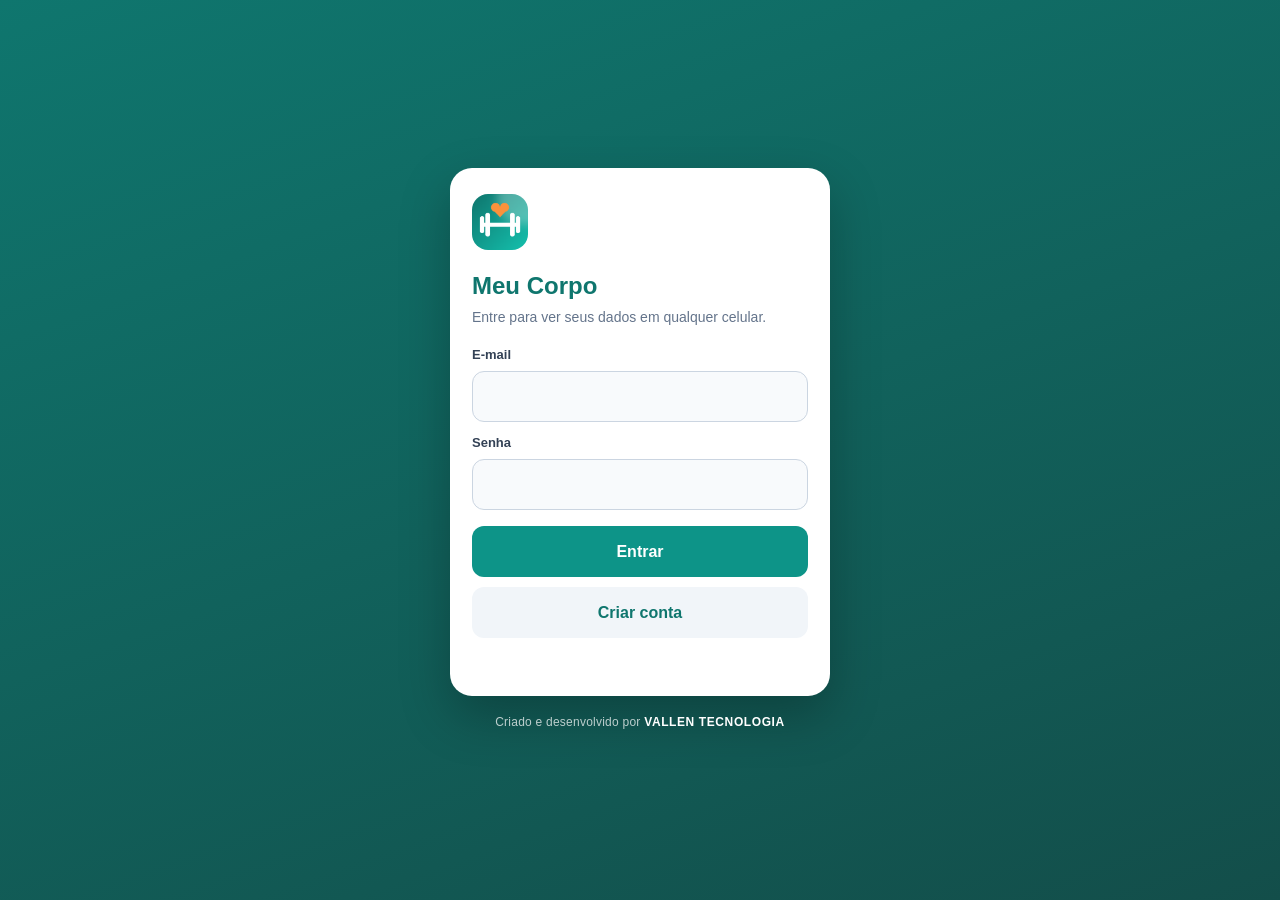
==== index.html @ d72872cb "Fotos na nuvem, consentimento e exclusão da conta Co-Authored-By: Claude Opus 5.5 <noreply@anthropic" ====
<!DOCTYPE html>
<html lang="pt-BR"><head><meta charset="utf-8">
<meta name="viewport" content="width=device-width, initial-scale=1, viewport-fit=cover">
<meta name="theme-color" content="#0f766e">
<link rel="manifest" href="manifest.webmanifest">
<link rel="apple-touch-icon" href="icon-180.png">
<link rel="icon" href="icon-192.png">
<meta name="apple-mobile-web-app-capable" content="yes">
<meta name="mobile-web-app-capable" content="yes">
<meta name="apple-mobile-web-app-status-bar-style" content="black-translucent">
<meta name="apple-mobile-web-app-title" content="Meu Corpo">
<meta name="author" content="VALLEN TECNOLOGIA · Andre Andrade da Cruz">
<title>Meu Corpo</title>
<style>
:root{--bg:#f3f5f8;--card:#fff;--tx:#0f172a;--mu:#64748b;--ln:#e5eaf0;--sf:#f1f5f9;--wa:#dc2626;--ok:#16a34a;--tc:#0d9488;--ac:var(--tc);--h1:#0f766e;--h2:#14b8a6;--sh:0 1px 2px rgba(15,23,42,.05),0 6px 18px rgba(15,23,42,.06)}
@media(prefers-color-scheme:dark){:root:not([data-theme="light"]){color-scheme:dark;--bg:#0b1117;--card:#151d27;--tx:#e6edf5;--mu:#94a3b8;--ln:#243142;--sf:#1d2835;--wa:#f87171;--ok:#4ade80;--sh:none}}
:root[data-theme="dark"]{color-scheme:dark;--bg:#0b1117;--card:#151d27;--tx:#e6edf5;--mu:#94a3b8;--ln:#243142;--sf:#1d2835;--wa:#f87171;--ok:#4ade80;--sh:none}
body[data-tab=inicio]{--tc:#0d9488;--h1:#0f766e;--h2:#14b8a6}
body[data-tab=diario]{--tc:#16a34a;--h1:#166534;--h2:#22c55e}
body[data-tab=treino]{--tc:#ea580c;--h1:#9a3412;--h2:#f97316}
body[data-tab=evo]{--tc:#4f46e5;--h1:#3730a3;--h2:#6366f1}
body[data-tab=mais]{--tc:#475569;--h1:#0f172a;--h2:#475569}
@media(prefers-color-scheme:dark){body[data-tab=mais]{--tc:#94a3b8}}
*{box-sizing:border-box}
body{margin:0;background:var(--bg);color:var(--tx);font:16px/1.45 -apple-system,BlinkMacSystemFont,"SF Pro Text","Segoe UI",Roboto,Arial,sans-serif;padding-bottom:calc(78px + env(safe-area-inset-bottom,0px));-webkit-tap-highlight-color:transparent}
main{max-width:600px;margin:0 auto}
.pad{padding:0 14px 16px}
h2{font-size:18px;font-weight:700;margin:0 0 8px;letter-spacing:-.01em}
h3{font-size:15px;margin:14px 0 6px}
h3.sec{font-size:12px;text-transform:uppercase;letter-spacing:.08em;color:var(--mu);margin:2px 4px 8px}
small{display:block;color:var(--mu);font-size:12.5px;font-weight:400}
.m{color:var(--mu);font-size:14px}
.w{color:var(--wa)}.o{color:var(--ok)}
img{max-width:100%}
.vallen{text-align:center;font-size:11.5px;letter-spacing:.02em;margin:4px 0 0;opacity:.85}.vallen b{color:var(--tx);letter-spacing:.04em}
[hidden]{display:none!important}
.hero{position:relative;overflow:hidden;color:#fff;padding:calc(22px + env(safe-area-inset-top,0px)) 18px 22px;margin-bottom:14px;border-radius:0 0 28px 28px;background:radial-gradient(circle at 88% -10%,rgba(255,255,255,.30),transparent 46%),radial-gradient(circle at 0% 115%,rgba(0,0,0,.20),transparent 52%),linear-gradient(140deg,var(--h1),var(--h2))}
.hero::after{content:"";position:absolute;right:-50px;bottom:-70px;width:200px;height:200px;border-radius:50%;border:30px solid rgba(255,255,255,.07);pointer-events:none}
.hero>*{position:relative;z-index:1}
.hero small{color:rgba(255,255,255,.82)}
.ht{font-size:27px;font-weight:800;letter-spacing:-.025em;display:flex;align-items:center;gap:12px;line-height:1.15}
.hs{opacity:.88;margin-top:4px;font-size:14px}
.hb{background:rgba(255,255,255,.2);border:0;color:#fff;width:40px;min-height:40px;padding:0;border-radius:12px;margin-bottom:10px}
.hero .b{background:rgba(255,255,255,.25)}.hero .b i{background:#fff}
.av{width:46px;height:46px;border-radius:50%;background:rgba(255,255,255,.22);display:inline-grid;place-items:center;font-size:21px}
.c{background:var(--card);border:1px solid var(--ln);border-radius:20px;padding:16px;margin-bottom:12px;box-shadow:var(--sh)}
.tap{cursor:pointer}
.warn{border-color:color-mix(in srgb,var(--wa) 35%,var(--ln));background:color-mix(in srgb,var(--wa) 7%,var(--card))}
.done{border:2px solid var(--ok)}
button{font:inherit;min-height:46px;border-radius:14px;border:1px solid var(--ln);background:var(--card);color:var(--tx);font-weight:600;padding:8px 14px;cursor:pointer;display:inline-flex;align-items:center;justify-content:center;gap:6px}
button.p{background:var(--tc);color:#fff;border-color:transparent}
button.on{background:var(--tc);color:#fff;border-color:var(--tc)}
button:active{transform:scale(.98)}
.wide{width:100%}.lg{min-height:56px;font-size:17px;border-radius:16px}
.sm{min-height:38px;padding:6px 12px;font-size:14px;border-radius:12px}
.ghost{background:transparent;border:0;color:var(--mu);margin-top:6px}
.ib{width:40px;min-height:40px;padding:0;border-radius:12px;background:var(--sf);border:0;flex:0 0 40px;color:var(--mu)}
input,textarea,select{font:inherit;font-size:16px;color:var(--tx);background:var(--sf);border:1.5px solid transparent;border-radius:14px;padding:12px;width:100%;min-height:48px}
input:focus,textarea:focus,select:focus{outline:none;border-color:var(--tc);background:var(--card)}
label{display:block;font-size:13px;font-weight:600;color:var(--mu);margin:0 0 6px}
.r{display:flex;gap:10px;align-items:center}.r>*{flex:1;min-width:0}.sp{justify-content:space-between}
.b{height:10px;background:var(--sf);border-radius:99px;overflow:hidden;margin:8px 0}.b i{display:block;height:100%;background:var(--tc);border-radius:99px}
.num{font-size:34px;font-weight:800;letter-spacing:-.03em;line-height:1.1}.num small{display:inline;font-size:16px;font-weight:600}
.pill{display:inline-block;background:var(--tc);color:#fff;border-radius:99px;padding:2px 10px;font-size:12px;font-weight:700}
nav{position:fixed;left:0;right:0;bottom:0;display:flex;background:var(--card);background:color-mix(in srgb,var(--card) 90%,transparent);backdrop-filter:blur(16px);-webkit-backdrop-filter:blur(16px);border-top:1px solid var(--ln);padding:6px 6px calc(6px + env(safe-area-inset-bottom,0px));z-index:10}
nav button{flex:1;flex-direction:column;gap:2px;background:none;border:0;color:var(--mu);font-size:11px;font-weight:600;min-height:54px;padding:4px 0;border-radius:14px}
nav button.on{color:var(--tc);background:none}
nav button.on svg{transform:translateY(-1px)}
.qa{display:grid;grid-template-columns:repeat(4,1fr);gap:10px;margin:0 0 14px}
.qb{flex-direction:column;gap:7px;min-height:88px;border-radius:20px;font-size:12.5px;box-shadow:var(--sh);padding:8px 4px}
.qb span{width:42px;height:42px;border-radius:13px;display:grid;place-items:center;background:color-mix(in srgb,var(--tc) 14%,transparent);color:var(--tc)}
.rg{display:flex;align-items:center;gap:18px;margin-top:16px}
.rl{flex:1;display:grid;gap:9px}
.rl div{display:flex;align-items:center;gap:8px;font-size:13.5px}
.rl i{width:10px;height:10px;border-radius:50%;flex:0 0 10px}
.rl b{margin-left:auto;font-size:16px}.rl small{display:inline;font-size:12px}
.act{display:flex;align-items:center;gap:12px}
.act>div:nth-child(2){flex:1;min-width:0}
.act b{display:block;font-size:17px}
.act .m{display:block;white-space:nowrap;overflow:hidden;text-overflow:ellipsis}
.ai{width:48px;height:48px;border-radius:15px;display:grid;place-items:center;flex:0 0 48px;color:#fff}
.ai.o{background:linear-gradient(140deg,#c2410c,#f97316)}.ai.g{background:linear-gradient(140deg,#15803d,#22c55e)}
summary{cursor:pointer;list-style:none;display:flex;align-items:center;gap:8px}
summary::-webkit-details-marker{display:none}
.li{display:flex;gap:12px;align-items:flex-start;padding:11px 0;border-bottom:1px solid var(--ln);cursor:pointer}
.li:last-child{border:0}
.ck{width:22px;height:22px;border-radius:7px;border:2px solid var(--ln);flex:0 0 22px;display:grid;place-items:center;color:#fff}
.li.dn .ck{background:var(--ok);border-color:var(--ok)}.li.dn>div{color:var(--mu);text-decoration:line-through}
.dnav{display:flex;align-items:center;justify-content:space-between;margin-bottom:14px}
.dnav button{background:rgba(255,255,255,.2);border:0;color:#fff;width:40px;min-height:40px;padding:0;border-radius:12px}
.dnav b{font-size:17px}
.eq{display:flex;align-items:center;justify-content:space-between;background:rgba(255,255,255,.15);border-radius:18px;padding:12px 16px;margin-bottom:10px}
.eq div{text-align:center}.eq b{font-size:23px;display:block;letter-spacing:-.02em}.eq span{opacity:.7;font-size:20px}
.mh{display:flex;align-items:center;gap:12px;margin-bottom:12px}.mh>div{flex:1}
.me{font-size:22px;width:44px;height:44px;border-radius:13px;background:var(--sf);display:grid;place-items:center}
.kc{font-weight:800;color:var(--tc)}
.sugg{display:flex;gap:12px;align-items:center;background:var(--sf);border-radius:16px;padding:12px}
.sugg>div{flex:1;font-size:14.5px}
.sugg.on{background:color-mix(in srgb,var(--ok) 12%,var(--card))}
.ckb{width:44px;min-height:44px;flex:0 0 44px;padding:0;border-radius:50%;border:2px solid var(--ln);background:var(--card);color:transparent}
.ckb.on{background:var(--ok);border-color:var(--ok);color:#fff}
.it{display:flex;align-items:center;gap:10px;padding:11px 2px;border-bottom:1px solid var(--ln)}.it>div{flex:1}
.add{width:100%;background:transparent;border:1.5px dashed var(--ln);color:var(--tc);margin-top:10px}
.cups{display:grid;grid-template-columns:repeat(5,1fr);gap:8px;margin:12px 0 8px}
.cup{min-height:50px;padding:0;border-radius:14px;background:var(--sf);border:0;color:var(--mu)}
.cup.on{background:#0ea5e9;color:#fff}
.sg{display:flex;gap:4px;overflow-x:auto;padding:4px;background:var(--card);border:1px solid var(--ln);border-radius:16px;margin-bottom:14px;box-shadow:var(--sh);scrollbar-width:none}
.sg::-webkit-scrollbar{display:none}
.sg button{flex:1 0 auto;min-height:40px;border:0;border-radius:12px;font-size:13.5px;background:transparent;color:var(--mu);padding:6px 9px}
.sg button.on{background:var(--tc);color:#fff}
.dw{display:flex;gap:6px;overflow-x:auto;margin-bottom:12px}.dw button{min-width:54px;min-height:42px}
.tg{display:flex;flex-wrap:wrap;gap:8px;margin:2px 0 16px}.tg button{flex:1 1 auto;min-height:44px}
.kp{display:grid;grid-template-columns:repeat(3,1fr);gap:8px;margin:10px 0}
.kp div{background:var(--sf);border-radius:14px;padding:10px 6px;text-align:center}.kp b{display:block;font-size:20px}
.hst{display:grid;grid-template-columns:repeat(3,1fr);gap:8px;margin-top:16px}
.hst div{background:rgba(255,255,255,.16);border-radius:16px;padding:10px 6px;text-align:center}.hst b{font-size:22px;display:block;letter-spacing:-.02em}
.ws{display:grid;grid-template-columns:repeat(7,1fr);gap:6px;margin-top:16px}
.ws div{background:rgba(255,255,255,.14);border-radius:12px;padding:6px 0 4px;text-align:center}
.ws small{color:rgba(255,255,255,.9)!important;font-size:11px}
.ws span{display:grid;place-items:center;height:20px;font-weight:800}
.ws .pl{background:rgba(255,255,255,.3)}
.ws .dn{background:#fff;color:var(--h1)}.ws .dn small{color:var(--h1)!important}
.ws .td{outline:2px solid #fff;outline-offset:1px}
.xr{display:flex;align-items:center;gap:12px;padding:10px 0;border-bottom:1px solid var(--ln)}.xr>div{flex:1;min-width:0}
.xa{width:42px;height:42px;border-radius:13px;display:grid;place-items:center;font-size:12px;font-weight:800;flex:0 0 42px;letter-spacing:.02em}
.lv{display:flex;align-items:center;justify-content:space-between;gap:12px;padding:14px 0 12px}
.sw{width:54px;min-height:32px;height:32px;padding:0;border-radius:99px;background:var(--ln);border:0;position:relative;flex:0 0 54px}
.sw i{position:absolute;top:3px;left:3px;width:26px;height:26px;border-radius:50%;background:#fff;transition:.2s;box-shadow:0 1px 3px rgba(0,0,0,.3)}
.sw.on{background:var(--tc)}.sw.on i{left:25px}
.ph{position:sticky;top:0;z-index:6;display:flex;align-items:center;gap:12px;padding:calc(12px + env(safe-area-inset-top,0px)) 16px 12px;background:var(--card);border-bottom:1px solid var(--ln)}
.ph>div{flex:1}.ph b{font-size:17px}
.pb{margin:0 0 14px;border-radius:0;height:5px}
.xh{display:flex;align-items:center;gap:12px}.xh>div{flex:1;min-width:0}
.hint{font-size:13px;color:var(--tc);background:color-mix(in srgb,var(--tc) 10%,transparent);border-radius:12px;padding:8px 10px;margin:10px 0 6px}
.sth,.str{display:grid;grid-template-columns:34px 1fr 1fr 1fr 46px;gap:8px;align-items:center}
.sth{font-size:11px;font-weight:700;color:var(--mu);text-transform:uppercase;letter-spacing:.04em;padding:8px 0 4px;text-align:center}
.str{padding:4px 0;border-radius:12px}
.str input{text-align:center;min-height:42px;padding:6px}
.str.dn{background:color-mix(in srgb,var(--ok) 14%,transparent)}
.str.dn input{background:transparent}
.sn{text-align:center;font-weight:800}.pv{font-size:13px;color:var(--mu);text-align:center}
.menu{padding:6px}
.mi{width:100%;justify-content:flex-start;gap:14px;border:0;background:none;border-radius:14px;padding:10px 10px;text-align:left;min-height:64px}
.mi>div{flex:1}.mi b{display:block}.mi>svg{color:var(--mu)}
.mic{width:40px;height:40px;border-radius:12px;display:grid;place-items:center;background:var(--sf);color:var(--tc);flex:0 0 40px}
.mi+.mi{border-top:1px solid var(--ln);border-radius:0}
.er{display:flex;justify-content:space-between;gap:12px;padding:11px 0;border-bottom:1px solid var(--ln)}
.er:last-child{border:0}
.ch{display:inline-block;border:1px solid var(--ln);border-radius:20px;padding:10px 14px;margin:4px 3px;font-size:15px;cursor:pointer;background:var(--card)}
.ch.on{background:var(--tc);color:#fff;border-color:var(--tc)}
.ch.x{text-decoration:line-through;color:var(--wa);background:color-mix(in srgb,var(--wa) 8%,var(--card))}
.sheet{position:fixed;inset:0;z-index:20}
.sbg{position:absolute;inset:0;background:rgba(2,6,23,.5);animation:fi .2s}
.sb{position:absolute;left:0;right:0;bottom:0;max-width:600px;margin:0 auto;max-height:90vh;overflow:auto;background:var(--card);border-radius:26px 26px 0 0;padding:10px 18px calc(20px + env(safe-area-inset-bottom,0px));animation:su .25s ease-out}
.grab{width:42px;height:5px;border-radius:9px;background:var(--ln);margin:0 auto 14px}
.sx{position:absolute;right:14px;top:14px}
@keyframes su{from{transform:translateY(100%)}}@keyframes fi{from{opacity:0}}
.fr{display:flex;align-items:center;gap:12px;padding:12px 4px;border-bottom:1px solid var(--ln);cursor:pointer}.fr>div{flex:1}
.addc{width:34px;height:34px;border-radius:50%;background:var(--tc);color:#fff;display:grid;place-items:center;flex:0 0 34px}
.lk{background:none;border:0;color:var(--tc);padding:0;min-height:36px;margin-bottom:6px}
.tip ul{margin:0;padding-left:18px;color:var(--mu);font-size:14px}.tip li{margin:5px 0}
.tmr{z-index:25!important;position:fixed;left:12px;right:12px;bottom:calc(76px + env(safe-area-inset-bottom,0px));max-width:576px;margin:0 auto;background:#ea580c;color:#fff;border-radius:18px;padding:10px 14px;display:flex;align-items:center;gap:8px;flex-wrap:wrap;z-index:15;box-shadow:0 10px 30px rgba(0,0,0,.25)}
.tmr b{font-size:28px;flex:1}.tmr button{min-height:40px;background:rgba(255,255,255,.22);color:#fff;border:0}
.tmr .tb{flex-basis:100%;height:6px;background:rgba(255,255,255,.25);border-radius:4px;overflow:hidden}.tmr .tb i{display:block;height:100%;background:#fff;width:0}
.rt table{border-collapse:collapse;width:100%;font-size:14px}.rt td,.rt th{border-bottom:1px solid var(--ln);padding:6px 4px;text-align:left}
.bar2{display:grid;grid-template-columns:52px 1fr 1fr;gap:10px;align-items:center;padding:6px 0;font-size:13px}
.bar2 .b{margin:0;height:8px}
.r>.pill{flex:0 0 auto}.er>b:last-child,.er>span:last-child{white-space:nowrap;flex:0 0 auto}
.tip ol{margin:0;padding-left:20px;color:var(--mu);font-size:14px}.tip ol li{margin:7px 0}.tip b{color:var(--tx)}
.toast{position:fixed;left:50%;top:calc(14px + env(safe-area-inset-top,0px));transform:translate(-50%,-150%);background:#0f172a;color:#fff;padding:12px 18px;border-radius:16px;font-size:14px;font-weight:600;z-index:30;max-width:90vw;box-shadow:0 10px 30px rgba(0,0,0,.3);transition:transform .3s}.toast.on{transform:translate(-50%,0)}
.xc2{padding:0;overflow:hidden}.xc2.ok{opacity:.7}.xt{display:flex;align-items:center;gap:12px;padding:12px 14px}.xg{flex:1;display:flex;align-items:center;gap:12px;min-width:0}.xg>div{flex:1;min-width:0}.xg b{display:block;font-size:16.5px;line-height:1.25}.xg .xa{width:72px;height:72px;flex:0 0 72px;border-radius:16px}.xg>svg{color:var(--mu);flex:0 0 auto}
.cbx{width:34px;min-height:34px;height:34px;flex:0 0 34px;padding:0;border-radius:10px;border:2px solid var(--ln);background:transparent;color:#fff}.cbx.on{background:var(--ok);border-color:var(--ok)}
.xrest{display:flex;align-items:center;justify-content:space-between;gap:10px;padding:10px 14px;border-top:1px solid var(--ln)}.xrest b{font-size:18px}.xrest span{color:var(--mu);font-size:14px}.xrest b{color:var(--tx)}
.anim{position:relative;border-radius:18px;overflow:hidden;background:#fff}.anim img{width:100%;display:block}.anim .a2{position:absolute;inset:0;width:100%;height:100%;object-fit:cover;animation:fl 1.8s steps(1) infinite}@keyframes fl{0%{opacity:0}50%{opacity:1}}
.acc{border-top:1px solid var(--ln);padding:14px 2px}.acc summary{justify-content:space-between}.acc summary svg{transition:.2s;color:var(--mu)}.acc[open] summary svg{transform:rotate(90deg)}
.sx{z-index:5}.anim img{pointer-events:none}
.rgw{display:flex;justify-content:center;margin:0}.rgs{width:min(80vw,290px);height:auto;filter:drop-shadow(0 10px 18px rgba(0,0,0,.18))}.rl2{display:grid;grid-template-columns:1fr 1fr;gap:8px;margin-top:10px}.rl2>div{background:rgba(255,255,255,.14);border-radius:14px;padding:9px 11px;display:flex;flex-direction:column;gap:2px}.rl2 span{display:flex;align-items:center;gap:6px;font-size:12.5px;opacity:.95}.rl2 span svg{width:15px;height:15px}.rl2 b{font-size:19px;line-height:1.1}.rl2 small{font-size:11.5px;opacity:.85;font-weight:500}</style></head><body data-tab="inicio"><main id="v"></main><div id="sheet" class="sheet" hidden></div><div id="tmr" class="tmr" style="display:none"><span>Descanso</span><b>0:00</b><button data-tx="-15">−15 s</button><button data-tx="15">+15 s</button><button data-tx="0">Pular</button><div class="tb"><i></i></div></div><nav id="nv"></nav>
<script>
const KEY="meucorpo1",T=[["hoje","🏠","Hoje"],["res","📈","Resumo"],["dieta","🍽","Dieta"],["treino","🏋","Treino"],["perfil","👤","Perfil"],["ia","💬","Perguntar"]];
const CAFE=[["c1","Pão de sal 1 un (50 g) + 2 ovos + 1 fatia de queijo (café só depois de comer)",360,22,30,17],["c2","Pão de sal 1 un + omelete de 2 ovos com queijo + leite desnatado 200 ml",430,29,40,17],["c3","Pão integral 2 fatias + 2 ovos cozidos + cottage 50 g",320,23,24,14]];
const L1=[["l1","Iogurte natural 200 g + 1 fruta (maçã, pera, melancia ou uva)",160,9,31,1],["l2","2 ovos cozidos + 1 fruta",215,13,18,10],["l3","Iogurte natural 200 g + whey 30 g + 1 fruta",280,32,33,2]];
const L2=[["t1","Pão integral 2 fatias + cottage 100 g + pera",300,16,47,6],["t2","Frango desfiado 100 g + pão francês 50 g",315,35,29,7],["t3","Iogurte 200 g + cottage 100 g",190,20,16,5]];
const PR=[["p1","Frango grelhado 130 g",215,40,0,5],["p2","Patinho 130 g",230,38,0,9],["p3","Omelete (3 ovos + 2 claras)",250,30,1,15],["p4","Frango desfiado 150 g",250,45,0,6]];
const CB=[["a1","Arroz",120,156,3,34,0],["a2","Batata-doce",150,129,2,30,0],["a3","Macarrão cozido",150,200,7,40,1],["a4","Batata inglesa",200,150,4,34,0],["a5","Cuscuz",120,135,3,30,1],["a6","Aipim",100,125,1,30,0]];
const JA=[["j1","Pão de sal 1 un + 2 ovos + 1 fatia de queijo",360,22,30,17],["j2","Pão de sal 2 un + frango desfiado 100 g + 1 fatia de queijo",530,45,58,12],["j3","Pão de sal 1 un + omelete (2 ovos + 2 claras) + 1 fatia de queijo",395,29,30,17],["j4","Sopa de frango (150 g) com legumes e batata",330,40,25,8]];
const ALL=[...CAFE,...L1,...L2,...PR,...JA,...CB.map(x=>[x[0],x[1]])],WD=["Seg","Ter","Qua","Qui","Sex","Sáb","Dom"];
/* Versão do app. Ao exigir que todos atualizem, suba este número e o "min" do versao.json juntos. */
const APP_VER=2;
/* Refeições que a pessoa pode escolher: chave, nome, ícone, janela (de, até), horário padrão, peso nas calorias do dia, tipo. */
const REFS=[["cafe","Café da manhã","☀️","05:30","09:30","07:30",.25,"cafe"],["lm","Lanche da manhã","🍎","09:00","11:00","10:00",.1,"lanche"],["alm","Almoço","🍽️","11:00","14:00","12:00",.3,"ref"],["lt","Lanche da tarde","🥪","14:30","18:00","16:00",.1,"lanche"],["jan","Jantar","🌙","18:00","21:30","19:30",.25,"ref"],["ceia","Ceia","🥛","21:00","23:30","22:00",.07,"ceia"]];
let NM=[],TH=[],HR=[],EMJ=[];
let S;
try{S=JSON.parse(localStorage.getItem(KEY))}catch(e){}
/* Estado em branco: nenhum dado de outra pessoa entra numa conta nova. */
const S0=()=>({v:2,p:{nome:"",fat:1.375},bad:{},done:{},ate:{},log:{},bios:[],ex:{d:"",r:[]},exh:{},food:{},tr:{prog:"app",ses:[],cardio:[],sw:{}},pend:[]});
if(!S||!S.p)S=S0();
/* Contas criadas antes da versão 2 (só a do André tinha exames e aplicações): leva para os dados dela o que antes ficava fixo no código. */
function migrar(){if(S.v>=2)return;const leg=(S.ex&&S.ex.r&&S.ex.r.length)||Object.values(S.log).some(x=>x&&x.dose);if(leg){S.dieta=S.dieta||{legado:1,nunca:"mamão, banana, castanha, chá, aveia, girassol, linhaça, chia e frutos do mar"};S.med=S.med||{nome:"Tirzepatida",un:"mg",desc:"tirzepatida T.G. (Indufar), frasco 15 mg/0,5 mL"};S.p.sexo=S.p.sexo||"m";const b=S.bios.find(x=>x.d=="2026-11-05");if(b){b.agua=b.agua??54.6;b.rcq=b.rcq??.92;b.tmb=b.tmb??1978;b.mm=b.mm??74.5}[["med","Levar a TGP levemente alta (50) ao médico: ultrassom de abdome e repetir em 8–12 semanas"],["b12","Pedir ao médico B12 e vitamina D (não dosadas)"],["gastro","Consulta com o gastro (esofagite) e informar produto, dose e dia da aplicação"]].forEach(([id,t])=>{if(!S.pend.some(x=>x.id==id))S.pend.push({id,t})})}delete S.bio;S.v=2}
const norm=()=>{S.p=S.p||{};S.log=S.log||{};S.bad=S.bad||{};S.done=S.done||{};S.tr=S.tr||{};S.tr.prog=S.tr.prog||"app";S.tr.ses=S.tr.ses||[];S.tr.cardio=S.tr.cardio||[];S.tr.sw=S.tr.sw||{};S.ate=S.ate||{};S.food=S.food||{};S.exh=S.exh||{};S.bios=S.bios||[];S.ex=S.ex&&S.ex.r?S.ex:{d:"",r:[]};S.pend=S.pend||[];migrar()};
norm();
let ref=null,sy="ligando…",busy=0,dirty=0,pt;
const sv=()=>{S._t=Date.now();try{localStorage.setItem(KEY,JSON.stringify(S))}catch(e){}clearTimeout(pt);pt=setTimeout(push,800)};
async function push(){if(window.NATIVE_SAVE){window.NATIVE_SAVE();return}if(!ref)return;if(busy){dirty=1;return}busy=1;try{await ref.set({j:JSON.stringify(S),t:S._t||0});sy="salva na nuvem ✅"}catch(e){sy="erro ao salvar (os dados seguem no aparelho)"}busy=0;if(dirty){dirty=0;push()}}
async function sinc(){try{const U=await claude.use("user"),D=await claude.use("db"),id=U&&await U.id();if(!D||!id){sy="indisponível (abra logado na sua conta do Claude)";return}
ref=D.doc("data/users/"+id+"/state");const s=await ref.get();if(s.exists&&s.data().t>=(S._t||0)){S=JSON.parse(s.data().j);norm();try{localStorage.setItem(KEY,s.data().j)}catch(e){}sy="sincronizada ✅";draw(1)}else{S._t=S._t||Date.now();await push()}}catch(e){sy="indisponível"}if(tab=="perfil")draw(1)}
const $=s=>document.querySelector(s),td=()=>new Date(Date.now()-new Date().getTimezoneOffset()*6e4).toISOString().slice(0,10);
let tab="inicio",dt=td(),dd=null,rm="w";
const num=v=>v===""||v==null?undefined:parseFloat(String(v).replace(",","."));
const avg=a=>{a=a.filter(x=>typeof x=="number");return a.length?a.reduce((x,y)=>x+y,0)/a.length:null};
const f1=(x,d=1)=>x==null?"–":x.toFixed(d).replace(".",",");
const days=(a,b)=>Math.round((new Date(b+"T12:00:00")-new Date(a+"T12:00:00"))/864e5);
const wi=d=>(new Date(d+"T12:00:00").getDay()+6)%7;
function lastPeso(){const k=Object.keys(S.log).filter(k=>S.log[k].peso).sort();return k.length?S.log[k.pop()].peso:null}
const idade=n=>n?Math.floor(days(n,td())/365.25):null;
const pn=()=>String(S.p.nome||"").trim().split(/\s+/)[0]||"";
/* Taxa metabólica basal de Mifflin-St Jeor, pelo sexo. */
const mifflin=(pe,alt,id,sx)=>10*pe+6.25*alt-5*id+(sx=="f"?-161:5);
function ultBio(){return S.bios.slice().sort((a,b)=>a.d<b.d?-1:1).pop()||null}
/* TMB: medida na bioimpedância; senão estimada pela massa magra (Katch-McArdle); senão por peso, altura, idade e sexo. */
function tmbInfo(){const u=ultBio(),pe=lastPeso(),mm=u&&(u.mm||(u.peso&&u.gk!=null?u.peso-u.gk:null));if(u&&u.tmb)return{v:u.tmb,f:"medida na bioimpedância de "+fd(u.d)};if(mm)return{v:370+21.6*mm,f:"estimada pela massa magra (fórmula de Katch-McArdle)"};if(pe&&S.p.alt&&S.p.nasc)return{v:mifflin(pe,S.p.alt,idade(S.p.nasc),S.p.sexo),f:"estimada por peso, altura, idade e sexo (fórmula de Mifflin-St Jeor)"};return null}
function calc(){const p=S.p,pe=lastPeso()||p.peso0||70,id=idade(p.nasc)||30,t=tmbInfo(),tmb=t?t.v:mifflin(pe,p.alt||170,id,p.sexo);return{pe,id,tmb,gasto:tmb*(p.fat||1.375)}}
/* Água: peso × ml por kg conforme a idade (até 17 anos: 40; 18 a 55: 35; 56 a 65: 30; 66 ou mais: 25). */
const aguaRec=(pe,id)=>pe&&id!=null?Math.round(pe*(id<=17?40:id<=55?35:id<=65?30:25)/50)*50/1000:null;
const aguaMeta=()=>S.p.agua||aguaRec(lastPeso()||S.p.peso0,idade(S.p.nasc))||2.5;
const passosMeta=()=>S.p.passos||7000,katMeta=()=>S.p.kat||400;
/* Metas sugeridas pelo perfil. obj: perder, manter ou ganhar. */
function metasPadrao(p,pe){const id=idade(p.nasc)||30,g=mifflin(pe,p.alt,id,p.sexo)*(p.fat||1.375),o=p.obj||"perder";let k=o=="perder"?g-500:o=="ganhar"?g+300:g;k=Math.max(p.sexo=="f"?1200:1500,Math.round(k/50)*50);const pr=o=="perder"?Math.min(1.6*pe,2*(p.meta||pe)):o=="ganhar"?1.8*pe:1.6*pe,f=p.fat||1.375;return{kcal:k,prot:Math.min(220,Math.round(pr/5)*5),agua:aguaRec(pe,id),passos:f<1.3?6000:f<1.5?7000:f<1.65?8000:10000,kat:f<1.3?250:f<1.5?350:f<1.65?450:550}}
function hasRecent(k){const f=k=="peso"?"peso":"cint";return Object.keys(S.log).some(d=>S.log[d][f]&&days(d,td())<=7&&days(d,td())>=0)}
/* Pendências: as do app saem dos dados da própria pessoa; as próprias ela mesma cria. [id, texto, feita, ação, própria] */
function pendList(){const r=[],p=S.p;if(!p.sexo||!p.nasc||!p.alt)r.push(["perfil","Completar o perfil (sexo, nascimento e altura)",0,"perfil"]);r.push(["dieta","Montar o programa alimentar",temPlano(),"dieta"]);r.push(["treino","Montar o programa de treino",!!S.tr.cfg,"treino"]);r.push(["peso","Pesar-se esta semana",hasRecent("peso"),"peso"]);r.push(["cint","Medir a cintura esta semana",hasRecent("cint"),"peso"]);r.push(["foto","Fotos de progresso (frente, lado e costas)",!!(S.fotos&&S.fotos.length),"foto"]);const u=ultBio();r.push(["bio",u?"Repetir a bioimpedância (a cada 4 a 6 semanas)":"Fazer uma bioimpedância",!!(u&&days(u.d,td())<=42),"bio"]);S.pend.forEach(x=>r.push([x.id,x.t,!!S.done[x.id],null,1]));return r}
const temPlano=()=>!!(S.dieta&&(S.dieta.legado||S.dieta.cfg));
function pick(a,i){const o=a.filter(x=>!S.bad[x[0]]);return(o.length?o:a)[i%(o.length||a.length)]}
/* Horários das refeições: os do plano da pessoa, os padrão ou, no cardápio original, os fixos dele. */
function refsAtual(){if(S.dieta&&S.dieta.legado&&!S.dieta.cfg)return[["Café","7h30–9h",8.5,"☀️"],["Lanche da manhã","10h–11h",10.5,"🍎"],["Almoço","12h30",12.5,"🍽️"],["Lanche da tarde","16h30",16.5,"🥪"],["Jantar","20h30",20.5,"🌙"]];return refsCfg().map(r=>[r.n,fh(r.h),hDec(r.h),r.e])}
function refsCfg(){const c=S.dieta&&S.dieta.cfg,on=c?c.refs:REFS.filter(r=>r[0]!="ceia").map(r=>({k:r[0],h:r[5]}));return REFS.filter(r=>on.some(o=>o.k==r[0])).map(r=>{const o=on.find(x=>x.k==r[0]);return{k:r[0],n:r[1],e:r[2],h:o.h||r[5],w:r[6],t:r[7]}})}
const hDec=h=>{const[a,b]=String(h).split(":").map(Number);return a+(b||0)/60},fh=h=>{const[a,b]=String(h).split(":").map(Number);return a+"h"+(b?String(b).padStart(2,"0"):"")};
function setRefs(){const r=refsAtual();NM=r.map(x=>x[0]);TH=r.map(x=>x[1]);HR=r.map(x=>x[2]);EMJ=r.map(x=>x[3])}
function dia(i){if(!S.dieta)return null;if(S.dieta.cfg)return gerarDia(i);if(!S.dieta.legado)return null;const c=pick(CAFE,i),l1=pick(L1,i),l2=pick(L2,i+1),pa=pick(PR,i),j=pick(JA,i+2),a=pick(CB,i);
const fx=c[2]+l1[2]+l2[2]+pa[2]+j[2]+162,f=Math.min(1.6,Math.max(.6,(S.p.kcal-fx)/a[3])),q=x=>Math.round(x[2]*f/5)*5;
const m=[[c[1],c[2],c[3]],[l1[1],l1[2],l1[3]],[`${pa[1]} + ${a[1]} ${q(a)} g + feijão 100 g + legumes e azeite 5 ml`,pa[2]+a[3]*f+162,pa[3]+a[4]*f+7],[l2[1],l2[2],l2[3]],[j[1],j[2],j[3]]];
return{m,K:m.reduce((s,x)=>s+x[1],0),P:m.reduce((s,x)=>s+x[2],0)}}
function grp(kf){const g={};Object.keys(S.log).sort().forEach(d=>{(g[kf(d)]=g[kf(d)]||[]).push(S.log[d])});return Object.keys(g).sort().map(k=>{const a=g[k],v=f=>a.map(x=>x[f]);return{k,peso:avg(v("peso")),cint:avg(v("cint")),pr:a.filter(x=>x.prot>=130).length,ag:avg(v("agua")),ps:avg(v("passos")),tr:a.filter(x=>x.treino).length,so:avg(v("sono")),az:Math.max(-1,...a.map(x=>x.azia??-1))}})}
const wk=d=>{const x=new Date(d+"T12:00:00");x.setDate(x.getDate()-(x.getDay()+6)%7);return x.toISOString().slice(0,10)};
function alertasL(){const g=grp(wk).filter(x=>x.peso!=null),r=[],ls=[];for(let i=1;i<g.length;i++)ls.push((g[i-1].peso-g[i].peso)/Math.max(1,days(g[i-1].k,g[i].k)/7));
if(ls.length>1&&ls.slice(-2).every(x=>x>1))r.push("Perda acima de 1 kg por semana há 2 semanas: considere subir 150 a 200 kcal e converse com o médico.");
if((S.p.obj||"perder")=="perder"&&ls.length>2&&ls.slice(-3).every(x=>x<.25))r.push("Perda abaixo de 0,25 kg por semana há 3 semanas: considere reduzir 100 a 150 kcal ou aumentar os passos.");
const ks=Object.keys(S.log).sort();if(ks.slice(-3).some(k=>S.log[k].azia>=2))r.push("Azia forte recente: prefira refeições menores e leve ao médico.");
const pr=ks.map(k=>S.log[k].prot).filter(x=>x!=null).slice(-2),lim=Math.round((S.p.prot||100)*.55);if(pr.length==2&&pr.every(x=>x<lim))r.push(`Proteína abaixo de ${lim} g por 2 dias seguidos${S.med?": fale com o médico antes da próxima aplicação":": reforce a proteína nas refeições"}.`);
return r}
function alertas(){const r=alertasL();return r.length?r.map(x=>`<p class="w">⚠ ${x}</p>`).join(""):`<p class="o">✅ Sem alertas pelos dados registrados.</p>`}
function quem(){const p=S.p,o={perder:"perder gordura preservando músculo",manter:"manter o peso e melhorar a composição corporal",ganhar:"ganhar massa muscular"}[p.obj||"perder"];return`${p.nome||"a pessoa"} (${idade(p.nasc)??"?"} anos${p.sexo?", "+(p.sexo=="f"?"mulher":"homem"):""}, ${p.alt||"?"} cm, ${f1(lastPeso(),1)} kg, meta ${p.meta||"?"} kg; objetivo: ${o}; metas: ${p.kcal} kcal e ${p.prot} g de proteína por dia, água ${f1(aguaMeta(),1)} L, ${passosMeta()} passos${S.med?"; usa "+S.med.nome+", com acompanhamento médico":""})`}
function evitaIA(){const c=S.dieta&&S.dieta.cfg,a=[...(c?(c.evita||[]).map(r=>(RESTR.find(x=>x[0]==r)||[0,r])[1]):[]),...Object.keys(S.bad).filter(k=>S.bad[k]).map(k=>{const f=FD(k)||ALL.find(x=>x[0]==k);return f?nomeC(f):k}),...(S.dieta&&S.dieta.nunca?[S.dieta.nunca]:[])];return a.length?" Restrições e alimentos que a pessoa evita: "+a.join("; ")+".":""}
async function perguntar(){const q=$("#q").value.trim();if(!q)return;const r=$("#rs");r.style.display="block";r.textContent="Pensando…";let sm;try{sm=await claude.use("sample")}catch(e){}if(!sm){r.textContent="Este recurso não está disponível neste aparelho.";return}
const ks=Object.keys(S.log).sort().slice(-14),ctx=JSON.stringify({perfil:S.p,registros:ks.map(k=>({d:k,...S.log[k]}))});
try{const x=await sm("Você apoia "+quem()+", atuando como nutricionista, endocrinologista e personal trainer informativos. Responda em português, direto, em poucas linhas, com nível de confiança (Certeza/Provável/Chute). Nunca indique ou ajuste dose de medicamento: encaminhe ao médico."+evitaIA()+" Dados: "+ctx+"\n\nPergunta: "+q,{cache:false,onText:t=>{r.textContent=t.text}});r.textContent=x.text}catch(e){r.textContent="Não consegui responder agora. Tente de novo."}}
const FOOD=[["arroz","Arroz branco cozido",128,2.5,120],["feijao","Feijão cozido",76,4.8,100],["frango","Frango grelhado",159,32,130],["patinho","Patinho grelhado",219,35.9,130],["ovo","Ovo inteiro (1 un = 50 g)",143,13,50],["clara","Clara de ovo (1 un = 33 g)",52,11,33],["paosal","Pão de sal/francês (1 un = 50 g)",300,8,50],["paoint","Pão integral (1 fatia = 25 g)",253,9.4,50],["mussarela","Queijo mussarela (1 fatia = 20 g)",330,22.6,20],["minas","Queijo minas frescal",264,17.4,30],["presunto","Presunto (1 fatia = 15 g)",94,14.3,15],["cottage","Cottage",98,11,50],["iogurte","Iogurte natural desnatado",41,3.8,200],["whey","Whey (1 dose = 30 g)",400,80,30],["leite","Leite desnatado (ml)",35,3.4,200],["batdoce","Batata-doce cozida",77,0.6,150],["batata","Batata inglesa cozida",52,1.2,150],["macarrao","Macarrão cozido",102,3.4,150],["cuscuz","Cuscuz de milho",113,2.2,120],["aipim","Aipim cozido",125,0.6,100],["maca","Maçã (1 un = 130 g)",56,0.3,130],["pera","Pera (1 un = 130 g)",53,0.6,130],["melancia","Melancia",33,0.9,200],["uva","Uva",53,0.7,100],["melao","Melão",29,0.7,200],["salada","Salada de folhas e tomate",13,1.2,100],["legumes","Legumes cozidos",35,1.5,100],["azeite","Azeite (1 colher = 8 ml)",884,0,8],["coca0","Coca-Cola Zero (ml)",0,0,350],["cafe","Café sem açúcar (ml)",4,0.2,100]];
/* Alimentos a mais para montar o programa (valores por 100 g, aproximados da tabela TACO). */
FOOD.push(["arrozint","Arroz integral cozido",124,2.6,120],["inhame","Inhame cozido",97,2.1,120],["quinoa","Quinoa cozida",120,4.4,100],["carnemoida","Carne moída magra cozida",212,27,120],["tilapia","Peixe grelhado (tilápia)",128,26,150],["atum","Atum em conserva (em água)",116,26,120],["porco","Lombo de porco assado",210,35.7,120],["tofu","Tofu firme",144,15.6,150],["lentilha","Lentilha cozida",93,6.3,80],["grao","Grão-de-bico cozido",164,8.9,80],["tapioca","Tapioca (goma hidratada)",240,0,60],["aveia","Aveia em flocos",394,13.9,30],["granola","Granola",420,10,40],["bisarroz","Biscoito de arroz (1 un = 10 g)",387,8,20],["peru","Peito de peru (1 fatia = 15 g)",110,19,30],["iogprot","Iogurte proteico",65,9,160],["requeijao","Requeijão light",180,10,20],["banana","Banana (1 un = 90 g)",98,1.3,90],["mamao","Mamão",40,0.5,150],["laranja","Laranja (1 un = 150 g)",37,1,150],["abacaxi","Abacaxi",48,0.9,120],["morango","Morango",30,0.9,150],["manga","Manga",64,0.4,140],["castanha","Castanha-de-caju",570,18.5,15],["pamend","Pasta de amendoim",590,25,15],["abacate","Abacate",96,1.2,100]);
/* Categoria do programa alimentar e restrições de cada alimento.
   Restrições: l = lactose, g = glúten, c = carne vermelha, s = porco, p = peixe, a = ave, o = ovo. */
const FC={arroz:"carb",arrozint:"carb",batdoce:"carb",batata:"carb",macarrao:"carb|g",cuscuz:"carb cafe",aipim:"carb cafe",inhame:"carb cafe",quinoa:"carb",feijao:"leg",lentilha:"leg",grao:"leg",frango:"prot pc|a",patinho:"prot|c",carnemoida:"prot|c",tilapia:"prot|p",atum:"prot pc|p",porco:"prot|s",ovo:"prot pc|o",tofu:"prot pc",salada:"veg",legumes:"veg",paosal:"cafe|g",paoint:"cafe|g",tapioca:"cafe",aveia:"cafe|g",granola:"cafe|g",bisarroz:"cafe",clara:"pc|o",mussarela:"pc|l",minas:"pc|l",presunto:"pc|s",peru:"pc|a",cottage:"pc|l",iogurte:"pc|l",iogprot:"pc|l",requeijao:"pc|l",whey:"pc|l",leite:"pc|l",maca:"fruta",pera:"fruta",banana:"fruta",mamao:"fruta",melancia:"fruta",melao:"fruta",uva:"fruta",laranja:"fruta",abacaxi:"fruta",morango:"fruta",manga:"fruta",azeite:"gord",castanha:"gord",pamend:"gord",abacate:"gord"};
const DCAT=[["prot","Proteínas do almoço e do jantar"],["carb","Carboidratos"],["leg","Feijão e grãos"],["veg","Verduras e legumes"],["cafe","Base do café e dos lanches"],["pc","Proteína do café e dos lanches"],["fruta","Frutas"],["gord","Gorduras boas"]];
const RESTR=[["l","Sem lactose"],["g","Sem glúten"],["veg","Vegetariano"],["c","Sem carne vermelha"],["s","Sem carne de porco"],["p","Sem peixe"],["o","Sem ovo"]];
const fcats=id=>(FC[id]||"").split("|")[0].split(" "),ftag=id=>(FC[id]||"").split("|")[1]||"",FD=id=>FOOD.find(f=>f[0]==id),nomeC=f=>f[1].replace(/ \(.*\)/,"");
function foodOk(id,ev){const t=ftag(id);ev=ev||(S.dieta&&S.dieta.cfg&&S.dieta.cfg.evita)||[];return!S.bad[id]&&!ev.some(r=>(r=="veg"?"cspa":r).split("").some(x=>t.includes(x)))}
/* Porção em texto: unidades, fatias ou doses quando o alimento tem, senão gramas (ou ml). */
function item(id,g){const f=FD(id),u=f[1].match(/1 (un|fatia|dose|colher) = (\d+)/);let t;if(u){const n=Math.max(1,Math.round(g/+u[2]));g=n*+u[2];t=`${nomeC(f)} ${n} ${u[1]=="un"?"un":n>1?{fatia:"fatias",dose:"doses",colher:"colheres"}[u[1]]:u[1]}`}else{g=Math.max(10,Math.round(g/10)*10);t=`${nomeC(f)} ${g} ${/\(ml\)/.test(f[1])?"ml":"g"}`}return{id,g,t,k:f[2]*g/100,p:f[3]*g/100}}
const protG=(id,P)=>{const f=FD(id);return Math.min(id=="ovo"?150:f[4]*2.5,Math.max(f[4]*.5,P/Math.max(f[3],1)*100))};
/* Cardápio do dia i (0 = segunda) a partir do que a pessoa escolheu. Varia os alimentos ao longo da semana e ajusta as porções para a meta de calorias e proteína. */
function gerarDia(i){const c=S.dieta.cfg,R=refsCfg(),W=R.reduce((a,r)=>a+r.w,0)||1,L=cat=>(c.gosta[cat]||[]).filter(id=>FD(id)&&foodOk(id)),uso={},
/* pega o próximo da lista daquele tipo: muda de refeição para refeição e de um dia para o outro */
pc2=cat=>{const a=L(cat);if(!a.length)return null;const n=uso[cat]=(uso[cat]??-1)+1;return a[(i*(cat=="leg"?1:2)+n)%a.length]};
const m=R.map((r,j)=>{const K=(S.p.kcal||1800)*r.w/W,P=(S.p.prot||100)*r.w/W,it=[],add=(id,g)=>{if(id)it.push(item(id,g))},sum=()=>it.reduce((a,x)=>a+x.k,0);
if(r.t=="ref"){const pr=pc2("prot"),lg=pc2("leg"),cb=pc2("carb");if(pr){const f=FD(pr);add(pr,Math.min(pr=="ovo"?150:250,Math.max(80,P*.75/Math.max(f[3],1)*100)))}if(lg)add(lg,lg=="feijao"?100:80);L("veg").forEach(v=>add(v,100));if(L("gord").includes("azeite"))add("azeite",8);if(cb){const f=FD(cb);add(cb,Math.min(300,Math.max(60,(K-sum())/f[2]*100)))}}
else{const pc=pc2("pc"),ba=r.t=="ceia"?null:pc2("cafe"),fr=r.t=="ceia"?null:pc2("fruta");if(pc)add(pc,protG(pc,r.t=="ceia"?P:P*.8));if(r.t!="ceia"){if(r.t!="cafe"&&fr)add(fr,FD(fr)[4]);if(ba&&(r.t=="cafe"||!fr||(i+j)%2==0)){const f=FD(ba),rs=K-sum();if(rs>40)add(ba,Math.min(f[4]*2.5,Math.max(f[4]*.5,rs/f[2]*100)))}if(r.t=="cafe"&&fr&&K-sum()>50)add(fr,FD(fr)[4]);const gd=L("gord").filter(x=>x!="azeite");if(gd.length&&r.t=="lanche"&&K-sum()>80){const g=gd[(i+j)%gd.length];add(g,FD(g)[4])}}}
return[it.map(x=>x.t).join(" + ")||"Escolha mais alimentos em Meu plano",it.reduce((a,x)=>a+x.k,0),it.reduce((a,x)=>a+x.p,0)]});
return{m,K:m.reduce((s,x)=>s+x[1],0),P:m.reduce((s,x)=>s+x[2],0)}}
const esc=s=>String(s??"").replace(/[&<>"]/g,c=>({"&":"&amp;","<":"&lt;",">":"&gt;",'"':"&quot;"}[c])),fd=d=>String(d).length==10?d.split("-").reverse().join("/"):d,sg=x=>(x>0?"+":x<0?"−":"")+f1(Math.abs(x));
function hist(n){const a=S.exh[n];return a&&a.length?"Novos: "+a.slice().sort((x,y)=>x[0]<y[0]?-1:1).map(h=>`${fd(h[0])}: ${String(h[1]).replace(".",",")}`).join(" · "):""}
async function foto(f){const r=$("#fst");if(window.NATIVE_PHOTO){window.NATIVE_PHOTO(f);return}r.textContent="Enviando…";try{const A=await claude.use("assets");if(!A){r.textContent="Fotos indisponíveis neste aparelho.";return}const x=await A.upload(f);S.fotos=S.fotos||[];S.fotos.push({d:td(),id:x.id,p:$("#fpo").value});sv();draw(1)}catch(e){r.textContent="Não consegui enviar a foto."}}
async function semana(){const r=$("#ais");r.textContent="Analisando…";let sm;try{sm=await claude.use("sample")}catch(e){}if(!sm){r.textContent="Recurso indisponível neste aparelho.";return}
const ks=Object.keys(S.log).sort().filter(k=>days(k,td())<=14&&days(k,td())>=0),ctx=JSON.stringify({hoje:td(),perfil:S.p,registros:ks.map(k=>({d:k,...S.log[k],comeu:(S.food[k]||[]).map(([id,g])=>((FOOD.find(f=>f[0]==id)||[0,id])[1])+" "+g+" g")})),treinos:S.tr.ses.filter(s=>days(s.d,td())<=14).map(s=>({d:s.d,treino:TN[s.key],min:s.dur,esforco:s.rpe,series:s.ex.reduce((a,x)=>a+x.sets.length,0)})),cardio:S.tr.cardio.filter(c=>days(c.d,td())<=14),bioimpedancias:S.bios,exames_fora_da_faixa:S.ex.r.filter(x=>x[3]).map(x=>x[0]+" "+x[1]+" (referência "+x[2]+")")});
try{const x=await sm("Você faz o resumo semanal do app Meu Corpo de "+quem()+". Responda em português, direto, sem elogios e sem parágrafo de abertura, neste formato:\n1) O que melhorou (até 3 itens)\n2) O que piorou ou faltou (até 3 itens)\n3) Um único ajuste prático para a próxima semana\n4) O que faltou registrar\nMarque cada item com [Certeza], [Provável] ou [Chute]. Nunca indique, comente ou ajuste dose de medicamento e não faça diagnóstico: nesses casos diga para levar ao médico. "+evitaIA()+" Se houver poucos dados, diga isso primeiro.\n\nDados (JSON): "+ctx,{cache:false,onText:t=>{r.textContent=t.text}});S.ai={d:td(),t:x.text};sv();r.textContent=x.text}catch(e){r.textContent=e&&e.code=="rate_limited"?"Muitas solicitações agora. Tente mais tarde.":e&&e.code=="not_granted"?"Permissão negada para usar a IA.":"Não consegui gerar agora."}}
function relBody(){const ks=Object.keys(S.log).sort(),pe=ks.filter(k=>S.log[k].peso!=null||S.log[k].cint!=null),ds=ks.filter(k=>S.log[k].dose),r14=ks.filter(k=>days(k,td())<=14&&days(k,td())>=0).map(k=>S.log[k]),m=f=>avg(r14.map(x=>x[f])),c=calc(),nt=ks.filter(k=>S.log[k].nota).slice(-5),B=S.bios.slice().sort((a,b)=>a.d<b.d?-1:1),p=S.p;
const T=(hd,rows)=>`<table><tr>${hd.map(x=>`<th>${x}</th>`).join("")}</tr>${rows.map(r=>`<tr>${r.map(x=>`<td>${x}</td>`).join("")}</tr>`).join("")}</table>`;
const pts=[...(S.med&&S.med.desc?[`Produto em uso: ${esc(S.med.desc)}. Orientação sobre continuidade e dose.`]:[]),...S.ex.r.filter(x=>x[3]).map(x=>`${esc(x[0])}: ${esc(x[1])} (referência ${esc(x[2])}), fora da faixa.`),...alertasL().map(esc),...S.pend.filter(x=>!S.done[x.id]).map(x=>esc(x.t))];
return`<h2 style="margin-top:0">Relatório de acompanhamento · ${esc(p.nome)}</h2><p>Gerado em ${fd(td())}${p.nasc?` · ${c.id} anos`:""}${p.alt?` · altura ${p.alt} cm`:""}${p.meta?` · meta ${p.meta} kg`:""}</p>
<h3>Peso e cintura</h3>${pe.length?T(["Data","Peso (kg)","Cintura (cm)"],pe.map(k=>[fd(k),f1(S.log[k].peso,2),f1(S.log[k].cint)])):"<p>Nenhum registro.</p>"}
${ds.length?`<h3>Aplicações registradas (${esc(S.med?S.med.nome:"medicação")})</h3>${T(["Data",`Dose (${esc(S.med&&S.med.un||"mg")})`],ds.map(k=>[fd(k),f1(S.log[k].dose)]))}`:""}
<h3>Últimos 14 dias (médias)</h3>${T(["Apetite 1–5","Azia 0–3","Proteína g","Água L","Sono h","Passos","Treinos"],[[f1(m("fome")),f1(m("azia")),m("prot")==null?"–":Math.round(m("prot")),f1(m("agua")),(m("sono")==null?"–":fhm(m("sono"))),m("passos")==null?"–":Math.round(m("passos")),r14.filter(x=>x.treino).length]])}
${B.length?`<h3>Bioimpedância</h3>${T(["Data","Peso","Gordura kg","Gordura %","Músculo kg","Visceral"],B.map(x=>[fd(x.d),f1(x.peso),f1(x.gk),f1(x.gp),f1(x.mus),x.vis??"–"]))}`:""}
${S.ex.r.length?`<h3>Exames${S.ex.d?` (${esc(S.ex.d)})`:""}</h3>${T(["Exame","Resultado","Referência"],S.ex.r.map(x=>[esc(x[0])+(x[3]?" (fora da faixa)":""),esc(x[1]),esc(x[2])]))}`:""}${Object.keys(S.exh).length?`<h3>Resultados adicionados depois</h3>${T(["Exame","Data","Valor"],Object.entries(S.exh).flatMap(([n,a])=>a.map(h=>[esc(n),fd(h[0]),esc(String(h[1]).replace(".",","))])))}`:""}
${nt.length?`<h3>Observações recentes</h3>${T(["Data","Nota"],nt.map(k=>[fd(k),esc(S.log[k].nota)]))}`:""}
${pts.length?`<h3>Pontos para conversar com o médico</h3><ul>${pts.map(x=>`<li>${x}</li>`).join("")}</ul>`:""}<p style="font-size:12px;opacity:.7">Dados registrados pela própria pessoa no app Meu Corpo. Não é laudo nem prescrição.</p>`}
const EQ=[["barra","Barra e anilhas"],["halter","Halteres"],["banco","Banco"],["maquina","Máquinas"],["cabo","Polia/cabos"],["barra_fixa","Barra fixa"],["elastico","Elásticos"]];
const LOC=[["acad","Academia completa",["barra","halter","banco","maquina","cabo","barra_fixa"]],["cond","Academia do prédio ou condomínio",["halter","banco","maquina","elastico"]],["casa","Casa com halteres",["halter","banco","elastico"]],["zero","Casa sem equipamento",[]]];
const LIM=[["joelho","Joelho"],["lombar","Lombar"],["ombro","Ombro"],["punho","Punho"]];
const EXP=[["ini","Parado ou iniciante"],["ret","Já treinei e estou voltando"],["int","Treino há mais de 1 ano"]];
const GR={sq:"Quadríceps",ul:"Quadríceps",qa:"Quadríceps",hg:"Posterior e glúteos",ha:"Posterior e glúteos",ph:"Peito",pa:"Peito",pv:"Ombros",la:"Ombros",fp:"Ombros",rh:"Costas",vv:"Costas",bi:"Braços",tr:"Braços",co:"Core",ca:"Panturrilha"};
const EXL=[
["agach","Agachamento livre com barra","sq","barra","joelho,lombar","C","Pés na largura dos ombros; desça com o tronco firme até onde a coluna continuar neutra."],
["legpress","Leg press 45°","sq","maquina","","C","Não deixe a lombar descolar do encosto no fim da descida; joelhos alinhados com os pés."],
["hack","Agachamento hack","sq","maquina","joelho","C","Desça em 2–3 s e empurre com o pé inteiro."],
["goblet","Agachamento goblet","sq","halter","","C","Halter junto ao peito, cotovelos por dentro dos joelhos, tronco alto."],
["agbanco","Agachamento até o banco","sq","","","C","Encoste de leve no banco e suba sem sentar. Ótimo para aprender o movimento."],
["romeno","Levantamento terra romeno","hg","barra","lombar","C","Quadril vai para trás, barra rente às pernas, joelhos levemente flexionados."],
["stiffh","Stiff com halteres","hg","halter","lombar","C","Desça até alongar atrás da coxa, sem arredondar as costas."],
["pelvica","Elevação pélvica no banco","hg","banco","","C","Costas apoiadas no banco; suba o quadril contraindo os glúteos e segure 1 s."],
["ponte","Ponte de glúteos no chão","ha","","","A","Calcanhares perto do quadril; suba contraindo os glúteos."],
["flexora","Mesa ou cadeira flexora","ha","maquina","","A","Controle a volta; não tire o quadril do apoio."],
["afundo","Afundo com halteres","ul","halter","joelho","C","Passo médio; o joelho da frente acompanha o pé."],
["bulgaro","Agachamento búlgaro","ul","halter,banco","joelho","C","Pé de trás no banco; o peso fica na perna da frente."],
["stepup","Subida no banco (step-up)","ul","banco","","C","Suba empurrando com a perna de cima, sem impulso da de baixo."],
["extensora","Cadeira extensora","qa","maquina","joelho","A","Suba controlando e segure 1 s em cima."],
["supino","Supino reto com barra","ph","barra,banco","ombro","C","Escápulas juntas e para baixo; a barra desce na linha do mamilo."],
["supinoh","Supino com halteres","ph","halter,banco","","C","Cotovelos a ~45° do tronco; desça até alongar o peito."],
["supmaq","Supino máquina","ph","maquina","","C","Ajuste o banco para a pegada ficar na linha do peito."],
["flexao","Flexão de braços (inclinada se precisar)","ph","","punho","C","Corpo em prancha; se faltar força, apoie as mãos num banco ou mesa."],
["cross","Crucifixo na polia","pa","cabo","ombro","A","Braços levemente flexionados; feche à frente do peito."],
["desenvh","Desenvolvimento com halteres sentado","pv","halter,banco","ombro","C","Suba sem travar os cotovelos, costas apoiadas."],
["desenvm","Desenvolvimento máquina","pv","maquina","ombro","C","Pegada na linha dos ombros, sem arquear a lombar."],
["desenve","Desenvolvimento com elástico","pv","elastico","ombro","C","Pise no elástico e empurre para cima com o abdômen firme."],
["elevlat","Elevação lateral com halteres","la","halter","","A","Suba até a linha dos ombros, cotovelos levemente flexionados."],
["elevlatc","Elevação lateral na polia","la","cabo","","A","Movimento lento, sem balançar o tronco."],
["remcurv","Remada curvada com barra","rh","barra","lombar","C","Tronco inclinado e firme; puxe a barra em direção ao umbigo."],
["remmaq","Remada máquina com apoio no peito","rh","maquina","","C","Peito apoiado; puxe os cotovelos para trás juntando as escápulas."],
["remh","Remada unilateral com halter","rh","halter,banco","","C","Mão e joelho no banco; puxe o halter em direção ao quadril."],
["rembaixa","Remada baixa na polia","rh","cabo","","C","Tronco parado; puxe até o abdômen."],
["reme","Remada com elástico","rh","elastico","","C","Elástico preso à frente; puxe juntando as escápulas."],
["remtoalha","Remada na porta com toalha","rh","","","C","Toalha presa numa porta firme, corpo inclinado para trás; puxe o peito em direção à porta."],
["puxada","Puxada frente na polia","vv","cabo","","C","Puxe até a parte de cima do peito, sem jogar o tronco para trás."],
["barrafixa","Barra fixa (com elástico de ajuda se precisar)","vv","barra_fixa","ombro","C","Desça quase estendendo os braços; suba levando o peito à barra."],
["puxe","Puxada alta com elástico","vv","elastico","","C","Elástico preso no alto; puxe os cotovelos para baixo."],
["facepull","Face pull","fp","cabo|elastico","","A","Puxe na direção do rosto, abrindo os cotovelos. Protege os ombros."],
["rosca","Rosca direta com halteres","bi","halter","","A","Cotovelos parados ao lado do corpo."],
["roscac","Rosca na polia","bi","cabo","","A","Sem balançar o tronco; desça devagar."],
["roscae","Rosca com elástico","bi","elastico","","A","Pise no elástico; cotovelos fixos."],
["tricorda","Tríceps na polia com corda","tr","cabo","","A","Cotovelos colados ao corpo; abra a corda no final."],
["tricfr","Tríceps francês com halter","tr","halter","ombro","A","Cotovelos apontados para cima; desça atrás da cabeça com controle."],
["trice","Tríceps com elástico","tr","elastico","","A","Elástico preso no alto; estenda os cotovelos."],
["tricbanco","Mergulho no banco","tr","banco","ombro,punho","A","Mãos no banco atrás do corpo; desça só até 90° nos cotovelos."],
["deadbug","Dead bug","co","","","A","Lombar colada no chão; estenda braço e perna opostos devagar."],
["prancha","Prancha","co","","","A","Corpo reto do ombro ao calcanhar. Com refluxo, faça longe das refeições ou troque por dead bug."],
["pallof","Pallof press","co","cabo|elastico","","A","Empurre à frente do peito sem deixar o tronco girar."],
["fazendeiro","Caminhada do fazendeiro","co","halter","","A","Halteres pesados ao lado do corpo; caminhe com o tronco ereto."],
["pantp","Panturrilha em pé","ca","","","A","Suba na ponta dos pés, segure 1 s e desça alongando."],
["pantm","Panturrilha na máquina","ca","maquina","","A","Amplitude completa, sem quicar."]];
const TPL={A:["sq","ph","rh","hg","la","co","bi"],B:["hg","pv","vv","ul","tr","fp","co"],C:["ul","ph","rh","ha","fp","ca","bi"],UA:["ph","rh","pv","vv","la","tr","bi"],UB:["vv","ph","rh","pv","fp","bi","tr"],LA:["sq","hg","ul","qa","ca","co"],LB:["hg","sq","ul","ha","ca","co"]};
const TN={A:"Corpo inteiro A",B:"Corpo inteiro B",C:"Corpo inteiro C",UA:"Superior A",UB:"Superior B",LA:"Inferior A",LB:"Inferior B"};
const SPL={2:["A","B"],3:["A","B","C"],4:["UA","LA","UB","LB"],5:["UA","LA","UB","LB","C"]};
const VI={A:0,B:0,C:1,UA:0,UB:1,LA:0,LB:1},FB={qa:"ul",ha:"hg",la:"pv",fp:"rh",pa:"ph",vv:"rh",ul:"sq"};
let tv="hoje",LEVE=0,TD=null,RT=null,TI=null,AC=null;
const EXF=id=>EXL.find(e=>e[0]==id),fmtT=s=>`${Math.floor(s/60)}:${String(s%60).padStart(2,"0")}`,e1=s=>s&&s.kg&&s.r?s.kg*(1+s.r/30):0;
function okEx(e){const c=S.tr.cfg,eq=new Set(c.eq),req=e[3]?e[3].split(","):[];return req.every(r=>r.split("|").some(x=>eq.has(x)))&&!(e[4]&&e[4].split(",").some(x=>c.lim.includes(x)))}
const RK={maquina:0,cabo:1,halter:2,banco:3,"":3,elastico:4,barra:5,barra_fixa:5};
const opts=pat=>{const o=EXL.filter(e=>e[2]==pat&&!e[7]&&okEx(e));if(S.tr.cfg&&S.tr.cfg.exp=="ini"){const r=e=>e[0]=="bulgaro"?6:Math.max(...(e[3]||"").split(",").map(x=>RK[x.split("|")[0]]??3));return o.map((e,i)=>[e,i]).sort((a,b)=>r(a[0])-r(b[0])||a[1]-b[1]).map(x=>x[0])}return o};
function sess0(key){const c=S.tr.cfg,n={30:4,45:5,60:6,75:7}[c.dur]||5,pats=TPL[key],out=[],used=new Set();for(let i=0;i<pats.length&&out.length<n;i++){let pat=pats[i],o=opts(pat).filter(e=>!used.has(e[0]));if(!o.length&&FB[pat]){pat=FB[pat];o=opts(pat).filter(e=>!used.has(e[0]))}if(!o.length)continue;const sk=key+":"+i,sw=S.tr.sw[sk],e=(sw&&o.find(x=>x[0]==sw))||o[VI[key]%o.length];used.add(e[0]);out.push({sk,e,o})}return out}
function fase(){const w=Math.max(0,Math.floor(days(S.tr.start||td(),td())/7)),wb=w%8+1,ini=S.tr.cfg.exp=="ini";let f;if(wb<=2)f={n:"Adaptação",sc:ini?2:3,sa:2,rir:"3–4",d:"Aprenda a técnica com cargas confortáveis. Termine cada série sentindo que faria mais 3–4 repetições."};else if(wb<=6)f={n:"Progressão",sc:3,sa:3,rir:"2",d:"Suba carga ou repetições sempre que bater o topo da faixa. Termine com ~2 repetições sobrando."};else if(wb==7)f={n:"Intensificação",sc:3,sa:3,rir:"1–2",d:"Semana mais forte do bloco, sempre com técnica perfeita."};else f={n:"Deload",sc:2,sa:1,rir:"4",d:"Semana de recuperação: carga 10% menor e menos séries. Ela faz parte do progresso.",dl:1};return{...f,w:w+1,wb,bl:Math.floor(w/8)+1}}
function presc0(e,f,leve){const t=e[5],p=e[2],sec=["prancha","fazendeiro"].includes(e[0]);let s=t=="C"?f.sc:f.sa;if(leve)s=Math.max(1,s-1);const rr=sec?[30,45]:p=="ca"?[12,20]:p=="co"?[10,15]:t=="C"?[8,12]:[10,15];return{s,lo:rr[0],hi:rr[1],u:sec?" s":" reps",rest:t=="C"?(["sq","hg"].includes(p)?150:120):p=="co"||p=="ca"?45:75}}
function inc(e){const q=e[3];return/barra|maquina/.test(q)?(["sq","hg","ul"].includes(e[2])?5:2.5):/halter/.test(q)?2:/cabo|elastico/.test(q)&&!/maquina/.test(q)?(q.includes("cabo")?2.5:0):0}
function lastOf(id){for(let i=S.tr.ses.length-1;i>=0;i--){const x=S.tr.ses[i].ex.find(y=>y.id==id);if(x&&x.sets.length)return{d:S.tr.ses[i].d,sets:x.sets}}return null}
function best(id){let b=null;S.tr.ses.forEach(s=>s.ex.forEach(x=>{if(x.id==id)x.sets.forEach(z=>{const v=e1(z);if(v&&(b==null||v>b))b=v})}));return b}
function sug0(e,pr,f){const l=lastOf(e[0]),i=inc(e),st=i||1,rnd=x=>Math.round(x/st)*st;if(!l)return{kg:null,txt:i?"Primeira vez: escolha uma carga que deixe ~3 repetições sobrando.":"Primeira vez: faça com boa técnica e anote as repetições."};const kg=Math.max(0,...l.sets.map(s=>s.kg||0)),top=l.sets.every(s=>(s.r||0)>=pr.hi),low=l.sets.some(s=>(s.r||0)<pr.lo);
if(f.dl&&kg)return{kg:rnd(kg*.9),txt:`Deload: use ${f1(rnd(kg*.9),1)} kg.`};if(top&&i&&kg)return{kg:kg+i,txt:`Você bateu ${pr.hi}${pr.u} em todas as séries: suba para ${f1(kg+i,1)} kg.`};if(top)return{kg:kg||null,txt:"Bateu o topo da faixa: faça 1–2 repetições a mais ou uma variação mais difícil."};if(low&&kg)return{kg,txt:"Na última vez ficou abaixo da faixa: mantenha a carga e busque mais repetições."};return{kg:kg||null,txt:kg?`Mantenha ${f1(kg,1)} kg e tente +1 repetição por série.`:"Tente +1 repetição por série."}}
function nextKey0(){const sp=SPL[S.tr.cfg.dias.length]||SPL[3],ls=S.tr.ses.length?S.tr.ses[S.tr.ses.length-1].key:null,i=sp.indexOf(ls);return sp[(i+1)%sp.length]}
function mkEx(e,sk,f,leve){const pr=presc(e,f,leve),sg=sug(e,pr,f);return{id:e[0],sk,sets:[...Array(pr.s)].map(()=>({kg:sg.kg,r:null,rir:null,done:0}))}}
function startT(key){const f=fase();S.tr.cur={d:td(),key,t0:Date.now(),leve:LEVE,ex:sess(key).map(x=>mkEx(x.e,x.sk,f,LEVE))};S.tr.last=null;sv();tv="hoje";draw()}
const elap=()=>S.tr.cur?Math.floor((Date.now()-S.tr.cur.t0)/60000)+" min":"";
function beep(){try{if(!AC)return;[0,.3,.6].forEach(t=>{const o=AC.createOscillator(),g=AC.createGain();o.frequency.value=880;o.connect(g);g.connect(AC.destination);g.gain.setValueAtTime(.25,AC.currentTime+t);o.start(AC.currentTime+t);o.stop(AC.currentTime+t+.18)})}catch(e){}}
function rest(sec){try{AC=AC||new(window.AudioContext||window.webkitAudioContext)()}catch(e){}RT={end:Date.now()+sec*1e3,tot:sec};if(!TI)TI=setInterval(tick,250);tick()}
function tick(){const el=document.getElementById("tmr"),te=document.getElementById("tel");if(te)te.textContent=elap();if(!RT){if(el)el.style.display="none";return}const left=Math.max(0,Math.ceil((RT.end-Date.now())/1e3));if(el){el.style.display="flex";el.querySelector("b").textContent=fmtT(left);el.querySelector("i").style.width=Math.min(100,100-left/RT.tot*100)+"%"}if(left<=0){RT=null;beep();try{navigator.vibrate&&navigator.vibrate([300,150,300])}catch(e){}if(el)el.style.display="none"}}
function lastDoseDays(){const ds=Object.keys(S.log).filter(k=>S.log[k].dose).sort();return ds.length?days(ds[ds.length-1],td()):null}
function trInput(t){const c=S.tr.cur;if(!c)return;const[i,j,fl]=t.dataset.ts.split(":"),x=c.ex[+i];if(!x)return;const s=x.sets[+j],v=fl=="rir"?(t.value===""?null:+t.value):(num(t.value)??null);if(fl=="kg"){const old=s.kg;x.sets.forEach((z,k)=>{if(k>+j&&!z.done&&z.kg===old)z.kg=v})}s[fl]=v;sv();if(fl=="kg")draw(1)}
function finishT(){const c=S.tr.cur,f=fase(),ex=c.ex.map(x=>({id:x.id,sets:x.sets.filter(s=>s.done).map(s=>({kg:s.kg,r:s.r,rir:s.rir}))})).filter(x=>x.sets.length);if(!ex.length){alert("Marque pelo menos uma série como feita (OK).");return}
const prs=[];ex.forEach(x=>{const b=best(x.id),n=Math.max(0,...x.sets.map(e1));if(n>0&&b!=null&&n>b+.01)prs.push([x.id,n])});const vol=ex.reduce((a,x)=>a+x.sets.reduce((b,s)=>b+(s.kg||0)*(s.r||0),0),0),dur=Math.max(1,Math.round((Date.now()-c.t0)/6e4));
S.tr.ses.push({d:c.d,key:c.key,ex,dur,rpe:num($("#tpe").value),note:$("#tno").value,vol,leve:c.leve,fase:f.n});const L=S.log[c.d]=S.log[c.d]||{};L.treino=true;S.tr.last={prs,vol,dur,n:ex.reduce((a,x)=>a+x.sets.length,0)};S.tr.cur=null;RT=null;LEVE=0;sv();draw()}
function spk(v){if(v.length<2)return"";const lo=Math.min(...v),hi=Math.max(...v),d=hi-lo||1;return`<svg viewBox="0 0 100 24" width="90" height="24" aria-hidden="true"><polyline fill="none" stroke="var(--ac)" stroke-width="2" points="${v.map((x,i)=>`${i/(v.length-1)*100},${22-(x-lo)/d*20}`).join(" ")}"/></svg>`}
async function trIA(){const r=$("#tiar");r.textContent="Analisando…";let sm;try{sm=await claude.use("sample")}catch(e){}if(!sm){r.textContent="Recurso indisponível neste aparelho.";return}
const ctx=JSON.stringify({config:S.tr.cfg,fase:fase(),sessoes:S.tr.ses.slice(-12).map(s=>({d:s.d,treino:TN[s.key],min:s.dur,esforco:s.rpe,nota:s.note,ex:s.ex.map(x=>({n:EXF(x.id)[1],series:x.sets.map(z=>[z.kg,z.r,z.rir])}))})),cardio:S.tr.cardio.slice(-10),pesos:Object.keys(S.log).sort().filter(k=>S.log[k].peso).slice(-8).map(k=>[k,S.log[k].peso]),bioimpedancia:S.bios});
try{const x=await sm("Você é o personal trainer do app Meu Corpo de "+quem()+". Nas séries, cada item é [kg, repetições, repetições que sobraram]. Responda em português, direto, sem elogios e sem abertura, neste formato:\n1) Progressão de força (o que subiu, o que travou)\n2) Volume e frequência versus o objetivo\n3) Até 3 ajustes concretos para as próximas 2 semanas (exercício, séries, reps ou carga)\n4) Sinais de alerta, se houver\nMarque cada item com [Certeza], [Provável] ou [Chute]. Não fale de dose de medicamento nem faça diagnóstico; dor articular que persiste = procurar um profissional. Se houver poucos dados, diga isso primeiro.\n\nDados (JSON): "+ctx,{cache:false,onText:t=>{r.textContent=t.text}});S.tr.ia={d:td(),t:x.text};sv();r.textContent=x.text}catch(e){r.textContent=e&&e.code=="rate_limited"?"Muitas solicitações agora. Tente mais tarde.":"Não consegui analisar agora."}}
function cycleSw(sk){const key=sk.split(":")[0],x=sess(key).find(y=>y.sk==sk);if(!x||x.o.length<2)return null;const n=x.o[(x.o.indexOf(x.e)+1)%x.o.length];S.tr.sw[sk]=n[0];return n}
function trClick(t,D){
if(D.tv){tv=D.tv;TD=null;draw();return 1}
if(D.tx!=null){if(!RT)return 1;const v=+D.tx;if(!v)RT.end=Date.now();else{RT.end+=v*1e3;RT.tot=Math.max(RT.tot,Math.ceil((RT.end-Date.now())/1e3))}tick();return 1}
if(D.tlev){LEVE=LEVE?0:1;draw(1);return 1}
if(D.tstart){startT(D.tstart);return 1}
if(D.tdone){const[i,j]=D.tdone.split(":").map(Number),c=S.tr.cur,x=c.ex[i],s=x.sets[j],e=EXF(x.id),pr=presc(e,fase(),c.leve);s.done=s.done?0:1;if(s.done){if(s.r==null)s.r=pr.lo;const last=i==c.ex.length-1&&j==x.sets.length-1;if(!last)rest(pr.rest)}sv();draw(1);return 1}
if(D.tadd!=null){const x=S.tr.cur.ex[+D.tadd],l=x.sets[x.sets.length-1];x.sets.push({kg:l?l.kg:null,r:null,rir:null,done:0});sv();draw(1);return 1}
if(D.tsw!=null){const c=S.tr.cur,i=+D.tsw,n=cycleSw(c.ex[i].sk);if(n){if(c.ex[i].sets.some(s=>s.done)&&!confirm("Trocar o exercício apaga as séries já marcadas dele. Continuar?"))return 1;c.ex[i]=mkEx(n,c.ex[i].sk,fase(),c.leve)}else alert("Sem alternativa com seus equipamentos e limitações.");sv();draw(1);return 1}
if(D.psw){cycleSw(D.psw);sv();draw(1);return 1}
if(D.tfin){finishT();return 1}
if(D.tcan){if(confirm("Descartar este treino sem salvar?")){S.tr.cur=null;RT=null;sv();draw()}return 1}
if(D.tdel!=null){if(confirm("Apagar este treino do histórico?")){S.tr.ses.splice(+D.tdel,1);sv();draw(1)}return 1}
if(D.cdel!=null){S.tr.cardio.splice(+D.cdel,1);sv();draw(1);return 1}
if(D.cty){window.CTY=D.cty;draw(1);return 1}
if(t.id=="csv"){const mi=num($("#cmi").value),km=num($("#ckm").value);if(!mi||mi<=0){alert("Informe os minutos.");return 1}S.tr.cardio.push({d:td(),tipo:window.CTY||"Caminhada",min:Math.round(mi),km:km||null});sv();draw(1);return 1}
if(t.id=="tia"){trIA();return 1}
const T0=TD;if(T0){
if(D.tloc){T0.loc=D.tloc;T0.eq=[...LOC.find(x=>x[0]==D.tloc)[2]];draw(1);return 1}
if(D.teq){T0.eq=T0.eq.includes(D.teq)?T0.eq.filter(x=>x!=D.teq):[...T0.eq,D.teq];draw(1);return 1}
if(D.tdia!=null){const v=+D.tdia;T0.dias=T0.dias.includes(v)?T0.dias.filter(x=>x!=v):[...T0.dias,v].sort((a,b)=>a-b);draw(1);return 1}
if(D.tdur){T0.dur=+D.tdur;draw(1);return 1}
if(D.texp){T0.exp=D.texp;draw(1);return 1}
if(D.tlim){T0.lim=T0.lim.includes(D.tlim)?T0.lim.filter(x=>x!=D.tlim):[...T0.lim,D.tlim];draw(1);return 1}
if(D.tsave){if(!T0.loc){alert("Escolha onde vai treinar.");return 1}if(T0.dias.length<2||T0.dias.length>(S.tr.prog=="sf"?7:5)){alert(S.tr.prog=="sf"?"Escolha pelo menos 2 dias.":"Escolha de 2 a 5 dias.");return 1}const first=!S.tr.cfg;S.tr.cfg=JSON.parse(JSON.stringify(T0));if(first||!S.tr.start)S.tr.start=td();TD=null;tv="hoje";sv();draw();return 1}
if(D.trst){if(confirm("Recomeçar o bloco a partir da semana 1?")){S.tr.start=td();sv();tv="hoje";TD=null;draw()}return 1}}
return 0}
function sumAte(){const d=dia(wi(dt)),a=S.ate[dt]||{},L=LG();let k=0,p=0;(d?d.m:[]).forEach((x,i)=>{if(a[i]){k+=x[1];p+=x[2]}});(S.food[dt]||[]).forEach(([id,g])=>{const f=FOOD.find(x=>x[0]==id);if(f){k+=f[2]*g/100;p+=f[3]*g/100}});p+=L.px||0;if(k)L.kcal=Math.round(k);else delete L.kcal;if(p)L.prot=Math.round(p);else delete L.prot;clean(L)}
// ================= INTERFACE v4 =================
const IC={home:"M3 11l9-8 9 8M5 10v10h5v-6h4v6h5V10",food:"M7 3v8M5 3v5a2 2 0 004 0V3M7 11v10M17 21V3c-2.5 1.5-3 5-3 8h3",gym:"M6 7v10M3 9v6M18 7v10M21 9v6M6 12h12",chart:"M4 19v-7M10 19V6M16 19v-9M3 21h18",more:"M5 12h.01M12 12h.01M19 12h.01",drop:"M12 3s6 7 6 11a6 6 0 01-12 0c0-4 6-11 6-11z",scale:"M5 4h14a1 1 0 011 1v14a1 1 0 01-1 1H5a1 1 0 01-1-1V5a1 1 0 011-1zM8.5 11a3.5 3.5 0 017 0M12 11l1.5-1.5",plus:"M12 5v14M5 12h14",check:"M5 12.5l4.5 4.5L19 7",smile:"M12 21a9 9 0 100-18 9 9 0 000 18zM8.5 14.5s1.3 1.5 3.5 1.5 3.5-1.5 3.5-1.5M9 9.5h.01M15 9.5h.01",play:"M8 5l11 7-11 7z",chev:"M9 6l6 6-6 6",back:"M15 6l-6 6 6 6",flask:"M9 3h6M10 3v6l-5.5 9.5A1.7 1.7 0 006 21h12a1.7 1.7 0 001.5-2.5L14 9V3",syr:"M18 3l3 3M16.5 4.5l3 3M15 6l3 3-9 9H6v-3zM6 18l-3 3",spark:"M12 3l2 5 5 2-5 2-2 5-2-5-5-2 5-2z",chat:"M4 5h16v11H8l-4 4z",doc:"M7 3h7l5 5v13H7zM14 3v5h5M10 13h6M10 17h6",user:"M12 12a4 4 0 100-8 4 4 0 000 8zM4 21a8 8 0 0116 0",ban:"M12 21a9 9 0 100-18 9 9 0 000 18zM5.6 5.6l12.8 12.8",cloud:"M7 18a4.5 4.5 0 01-.6-9A6 6 0 0118 8.5 4.75 4.75 0 0117.5 18z",cam:"M4 8h3l2-3h6l2 3h3v11H4zM12 17a3.5 3.5 0 100-7 3.5 3.5 0 000 7z",ruler:"M3 17L17 3l4 4L7 21zM7.5 12.5l2 2M10.5 9.5l2 2M13.5 6.5l2 2",x:"M6 6l12 12M18 6L6 18",swap:"M7 7h11l-3-3M17 17H6l3 3",heart:"M12 20s-7-4.5-7-10a4 4 0 017-2.6A4 4 0 0119 10c0 5.5-7 10-7 10z"};
const I=(n,s=22)=>`<svg width="${s}" height="${s}" viewBox="0 0 24 24" fill="${n=="play"?"currentColor":"none"}" stroke="currentColor" stroke-width="${n=="more"?3.4:2}" stroke-linecap="round" stroke-linejoin="round" aria-hidden="true"><path d="${IC[n]}"/></svg>`;
const TABS=[["inicio","home","Início"],["diario","food","Diário"],["treino","gym","Treino"],["evo","chart","Progresso"],["mais","more","Mais"]];
const GCOL={"Peito":"#ef4444","Costas":"#3b82f6","Ombros":"#a855f7","Quadríceps":"#f59e0b","Posterior e glúteos":"#10b981","Braços":"#ec4899","Core":"#64748b","Panturrilha":"#14b8a6"};
const START_W=103,START_D="07/10";
let sub=null,dsub="diario",esub="peso",SH=null,TSEL=null;
const cap=s=>s.charAt(0).toUpperCase()+s.slice(1),longDate=d=>new Date(d+"T12:00:00").toLocaleDateString("pt-BR",{weekday:"long",day:"numeric",month:"long"}),nrm=s=>String(s).normalize("NFD").replace(/[̀-ͯ]/g,"").toLowerCase();
const hero=(c,title,subt,inner="",back)=>`<header class="hero ${c}">${back?`<button class="hb" data-back="1" aria-label="Voltar">${I("back")}</button>`:""}<div class="ht">${title}</div>${subt?`<div class="hs">${subt}</div>`:""}${inner}</header>`;
const qa=(ic,lb,at)=>`<button class="qb" ${at}><span>${I(ic)}</span>${lb}</button>`;
const seg=(k,L,o,lb)=>`<div class="tg">${o.map((x,j)=>`<button class="${L[k]===x?"on":""}" data-s="${k}:${x}">${lb?lb[j]:x}</button>`).join("")}</div>`;
const segs=(attr,cur,list)=>`<div class="sg">${list.map(x=>`<button class="${cur==x[0]?"on":""}" data-${attr}="${x[0]}">${x[1]}</button>`).join("")}</div>`;
const IMGS=new Set(["afundo", "agach", "agbanco", "barrafixa", "bulgaro", "cross", "deadbug", "desenve", "desenvh", "desenvm", "elevlat", "extensora", "facepull", "fazendeiro", "flexao", "flexora", "goblet", "legpress", "pallof", "pantm", "pantp", "pelvica", "ponte", "prancha", "puxada", "rembaixa", "remcurv", "remh", "remmaq", "romeno", "rosca", "roscac", "sf_abdmaq", "sf_abdutora", "sf_adutora", "sf_agsumo", "sf_cadflex", "sf_crucmaq", "sf_desenvab", "sf_elevfront", "sf_extensora", "sf_gemeos", "sf_gluteo", "sf_legpress", "sf_lombar", "sf_mesaflex", "sf_puxbarra", "sf_puxtri", "sf_remalta", "sf_scott", "sf_serratil", "sf_supmaq", "sf_tricmono", "stiffh", "supino", "supinoh", "supmaq", "tricbanco", "tricfr", "tricorda"]);
const srcOf=v=>{v=String(v);return v.startsWith("data:")?v:v.startsWith("sb:")?(window.FOTO_URL?FOTO_URL(v.slice(3)):"[data-uri]"):"/_blob/"+v};
const imgOf=id=>S.tr&&S.tr.ph&&S.tr.ph[id]?srcOf(S.tr.ph[id]):IMGS.has(id)?`img/${id}_0.jpg`:null;
const xa=e=>{const g=GR[e[2]],c=GCOL[g]||"#64748b",ph=imgOf(e[0]);if(ph)return`<img class="xa" src="${esc(ph)}" alt="" loading="lazy" style="object-fit:cover">`;return`<span class="xa" style="background:${c}1f;color:${c}">${g.split(" ")[0].slice(0,3).toUpperCase()}</span>`};
function nav(){$("#nv").innerHTML=TABS.map(t=>`<button class="${t[0]==tab?"on":""}" data-go="${t[0]}">${I(t[1],24)}<span>${t[2]}</span></button>`).join("")}
const fhm=h=>{const m=Math.round(h*60);return Math.floor(m/60)+" h"+(m%60?" "+(m%60)+" min":"")};
function rings(L){const R=[[L.kat||0,S.p.kat||400,"#ff6a2b","kat"],[L.prot||0,S.p.prot||1,"#ffd23f","prot"],[L.agua||0,2.5,"#5cc8ff","agua"],[L.passos||0,7000,"#a8f04a","passos"]],IC=RGICON,C=150,H=24,ANG=28,w=18,rot=(x,y)=>{const a=ANG*Math.PI/180,dx=x-C,dy=y-C;return[C+dx*Math.cos(a)-dy*Math.sin(a),C+dx*Math.sin(a)+dy*Math.cos(a)]};return`<div class="rgw"><svg class="rgs" viewBox="20 30 260 240" role="img" aria-label="Metas do dia"><defs><pattern id="rghatch" width="5" height="5" patternUnits="userSpaceOnUse" patternTransform="rotate(35)"><rect width="1.6" height="5" fill="#000" fill-opacity=".32"/></pattern><filter id="rgblur" x="-1" y="-1" width="3" height="3"><feGaussianBlur stdDeviation="2.6"/></filter></defs><g transform="rotate(${ANG} ${C} ${C})">${R.map((r,i)=>{const rr=80-i*20,d=`M${C} ${C-H-rr}A${rr} ${rr} 0 0 1 ${C+rr} ${C-H}L${C+rr} ${C+H}A${rr} ${rr} 0 0 1 ${C-rr} ${C+H}L${C-rr} ${C-H}A${rr} ${rr} 0 0 1 ${C} ${C-H-rr}Z`,T=(4*H+2*Math.PI*rr).toFixed(2);return`<g class="rg1" data-q="${(r[0]/r[1]).toFixed(4)}" data-t="${T}" data-c="${r[2]}"><path d="${d}" fill="none" stroke="${r[2]}" stroke-opacity=".22" stroke-width="${w}"/><path d="${d}" fill="none" stroke="url(#rghatch)" stroke-width="${w}"/><path class="rgf" d="${d}" fill="none" stroke="${r[2]}" stroke-width="${w}" opacity="0"/><circle class="rgsd" r="${w/2}" fill="#000" opacity="0" filter="url(#rgblur)"/><path class="rga" d="${d}" fill="none" stroke="${r[2]}" stroke-width="${w}" stroke-linecap="round" stroke-dasharray="0 ${T}"/><circle class="rgh" r="${w/2}" fill="${r[2]}" opacity="0"/></g>`}).join("")}</g>${R.map((r,i)=>{const rr=80-i*20,th=(w*0.75)/rr,[x,y]=rot(C+rr*Math.sin(th),C-H-rr*Math.cos(th));return`<svg x="${(x-8).toFixed(1)}" y="${(y-8).toFixed(1)}" width="16" height="16" viewBox="0 0 24 24" fill="#16302b" fill-opacity=".85">${IC[r[3]]}</svg>`}).join("")}</svg></div>`}
const RGICON={"kat": `<path d="M12 2c1 3-1 4.5-1 6.5a2 2 0 0 0 4 0c0-.6-.1-1.1-.3-1.6C16.8 8.4 19 11 19 14a7 7 0 0 1-14 0c0-4 3-6 4.5-8.5C10.5 4 11.5 3 12 2z"/>`, "prot": `<path d="M12 3c3.5 0 6 5.5 6 9.5a6 6 0 0 1-12 0C6 8.5 8.5 3 12 3z"/>`, "agua": `<path d="M12 3s6 6.5 6 11a6 6 0 0 1-12 0c0-4.5 6-11 6-11z"/>`, "passos": `<path d="M8 3.5c1.7 0 2.5 2 2.5 4.5S9.7 12 8 12 5.5 10.5 5.5 8 6.3 3.5 8 3.5zm-2 10h4v1.5a2 2 0 0 1-4 0zM16 7.5c1.7 0 2.5 2 2.5 4.5S17.7 16 16 16s-2.5-1.5-2.5-4 .8-4.5 2.5-4.5zm-2 10h4v1.5a2 2 0 0 1-4 0z"/>`};
let RGPREV=null;
function rgPaint(g,q){const T=+g.dataset.t,w=+(g.querySelector(".rga").getAttribute("stroke-width")),full=g.querySelector(".rgf"),arc=g.querySelector(".rga"),head=g.querySelector(".rgh"),sd=g.querySelector(".rgsd"),base=g.dataset.c;q=Math.max(0,Math.min(q,5));arc.setAttribute("stroke",base);arc.setAttribute("stroke-dashoffset",(-w/2).toFixed(2));const seg=f=>Math.max(.01,T*f-w);if(q<=1){full.setAttribute("opacity","0");arc.setAttribute("opacity",q>0.002?"1":"0");arc.setAttribute("stroke-dasharray",`${seg(q).toFixed(2)} ${T}`);head.setAttribute("opacity","0");sd.setAttribute("opacity","0")}else{const fr=q-Math.floor(q)||1;full.setAttribute("opacity","1");arc.setAttribute("opacity","1");head.setAttribute("fill",base);arc.setAttribute("stroke-dasharray",`${seg(fr).toFixed(2)} ${T}`);try{const e=Math.max(w/2,T*fr-w/2),p=arc.getPointAtLength(e),s=arc.getPointAtLength((e+5)%T);head.setAttribute("cx",p.x);head.setAttribute("cy",p.y);head.setAttribute("opacity","1");sd.setAttribute("cx",s.x);sd.setAttribute("cy",s.y);sd.setAttribute("opacity",".55")}catch(e){}}}
function rgDark(h){const n=parseInt(h.slice(1),16),f=v=>Math.round(v*.78);return"#"+[(n>>16)&255,(n>>8)&255,n&255].map(f).map(v=>v.toString(16).padStart(2,"0")).join("")}
function rgNum(el,v){const d=+el.dataset.d||0;el.firstChild.nodeValue=d?v.toFixed(d).replace(".",","):Math.round(v).toLocaleString("pt-BR")}
function animRings(){const svg=document.querySelector(".rgs");if(!svg)return;const G=[...svg.querySelectorAll(".rg1")],N=[...document.querySelectorAll(".rl2 b[data-n]")],to=G.map(g=>+g.dataset.q),nt=N.map(b=>+b.dataset.n),from=RGPREV||{q:to.map(()=>0),n:nt.map(()=>0)};RGPREV={q:to,n:nt};const same=to.every((v,i)=>v===from.q[i]);if(same){G.forEach((g,i)=>rgPaint(g,to[i]));return}if(window.matchMedia&&matchMedia("(prefers-reduced-motion: reduce)").matches){G.forEach((g,i)=>rgPaint(g,to[i]));N.forEach((b,i)=>rgNum(b,nt[i]));return}const ease=t=>-(Math.cos(Math.PI*t)-1)/2,T0=performance.now(),plan=G.map((g,i)=>{const a=from.q[i]||0,d=Math.abs(to[i]-a);return{a,delay:i*160,dur:Math.min(4800,1900+1100*Math.min(d,3))}});G.forEach((g,i)=>rgPaint(g,plan[i].a));const step=now=>{if(!svg.isConnected)return;let fim=true;G.forEach((g,i)=>{const P=plan[i],t=Math.max(0,Math.min(1,(now-T0-P.delay)/P.dur));if(t<1)fim=false;const k=ease(t);rgPaint(g,P.a+(to[i]-P.a)*k);const b=N[i];if(b){const na=from.n[i]||0;rgNum(b,na+(nt[i]-na)*k)}});if(!fim)requestAnimationFrame(step)};requestAnimationFrame(step)}
document.addEventListener("visibilitychange",()=>{if(!document.hidden){RGPREV=null;requestAnimationFrame(animRings)}});
function tendData(){const pts=Object.keys(S.log).sort().filter(k=>S.log[k].peso).map(k=>[k,S.log[k].peso]);if(pts.length<2)return null;const last=pts[pts.length-1][0],r=pts.filter(p=>days(p[0],last)<=28),u=r.length>=2?r:pts.slice(-2),xs=u.map(p=>days(u[0][0],p[0])),ys=u.map(p=>p[1]),mx=avg(xs),my=avg(ys);let sxy=0,sxx=0;xs.forEach((x,i)=>{sxy+=(x-mx)*(ys[i]-my);sxx+=(x-mx)**2});const rt=sxx?-sxy/sxx*7:0,m7=avg(pts.filter(p=>days(p[0],last)<7).map(p=>p[1])),falta=m7-S.p.meta;let prev="sem previsão";if(rt>.05&&falta>0){const d=new Date(last+"T12:00:00");d.setDate(d.getDate()+Math.round(falta/rt*7));prev=d.toLocaleDateString("pt-BR",{month:"short",year:"numeric"})}else if(falta<=0)prev="meta atingida";return{m7,rt,prev,n:pts.length}}
function tendCard(){const t=tendData();if(!t)return"";const ok=t.rt>=.4&&t.rt<=.8;return`<div class="c"><h2>Tendência</h2><div class="kp"><div><b>${f1(t.m7,1)}</b><small>média 7 dias</small></div><div><b class="${ok?"o":""}">${t.rt>=0?"−":"+"}${f1(Math.abs(t.rt),2)}</b><small>kg por semana</small></div><div><b style="font-size:16px;line-height:1.6">${t.prev}</b><small>previsão ${S.p.meta} kg</small></div></div><p class="m" style="margin:4px 0 0">Ritmo das últimas 4 semanas. O saudável é 0,4–0,7 kg por semana. ${t.n<6?"Com mais pesagens (3 por semana, em jejum), a previsão fica confiável.":""}</p></div>`}
function wChart(key,goal){const p=Object.keys(S.log).sort().filter(k=>S.log[k][key]!=null).map(k=>[k,S.log[k][key]]);if(p.length<2)return`<p class="m">Registre pelo menos 2 medidas para ver o gráfico.</p>`;const W=330,H=180,x0=p[0][0],spn=Math.max(1,days(x0,p[p.length-1][0])),ys=p.map(a=>a[1]).concat(goal!=null?[goal]:[]),lo=Math.floor(Math.min(...ys)-1),hi=Math.ceil(Math.max(...ys)+1),X=k=>34+days(x0,k)/spn*(W-46),Y=v=>12+(hi-v)/(hi-lo)*(H-36);
return`<svg viewBox="0 0 ${W} ${H}" width="100%" role="img" aria-label="Gráfico de evolução">${[lo,Math.round((lo+hi)/2),hi].map(v=>`<line x1="34" x2="${W-8}" y1="${Y(v)}" y2="${Y(v)}" stroke="var(--ln)"/><text x="2" y="${Y(v)+4}" font-size="11" fill="var(--mu)">${v}</text>`).join("")}${goal!=null?`<line x1="34" x2="${W-8}" y1="${Y(goal)}" y2="${Y(goal)}" stroke="var(--ok)" stroke-width="1.5" stroke-dasharray="5 5"/><text x="${W-10}" y="${Y(goal)-5}" font-size="11" text-anchor="end" fill="var(--ok)">meta ${String(goal).replace(".",",")}</text>`:""}<polyline fill="none" stroke="var(--tc)" stroke-width="3" stroke-linejoin="round" stroke-linecap="round" points="${p.map(a=>`${X(a[0]).toFixed(1)},${Y(a[1]).toFixed(1)}`).join(" ")}"/>${p.map(a=>`<circle cx="${X(a[0]).toFixed(1)}" cy="${Y(a[1]).toFixed(1)}" r="4.5" fill="var(--card)" stroke="var(--tc)" stroke-width="2.5"/>`).join("")}<text x="34" y="${H-4}" font-size="11" fill="var(--mu)">${fd(p[0][0]).slice(0,5)}</text><text x="${W-8}" y="${H-4}" font-size="11" text-anchor="end" fill="var(--mu)">${fd(p[p.length-1][0]).slice(0,5)}</text></svg>`}

// ---------- INÍCIO ----------
function inicioPeso(){const k=Object.keys(S.log).sort().filter(k=>S.log[k].peso);return k.length?{d:k[0],p:S.log[k[0]].peso}:null}
function pesoCard(pe){const st=inicioPeso(),mt=S.p.meta;if(pe==null||!st)return`<div class="c tap" data-sheet="peso"><small>Peso</small><b>Registre seu peso</b><span class="m" style="display:block">De manhã, em jejum, depois do banheiro ›</span></div>`;const prog=mt&&st.p!=mt?Math.max(0,Math.min(100,(pe-st.p)/(mt-st.p)*100)):0;
return`<div class="c tap" data-go="evo"><div class="r sp"><small>Peso atual</small><small style="text-align:right">${mt?`Meta ${String(mt).replace(".",",")} kg`:""}</small></div><div class="num">${f1(pe,2)} <small>kg</small></div>${mt?`<div class="b"><i style="width:${prog}%"></i></div>`:""}<div class="r sp"><span class="m">${st.d==Object.keys(S.log).sort().filter(k=>S.log[k].peso).pop()?"primeira pesagem":`${sg(pe-st.p)} kg desde ${fd(st.d).slice(0,5)}`}</span><span class="m">${mt?(Math.abs(pe-mt)<.05?"meta atingida":`faltam ${f1(Math.abs(pe-mt),1)} kg`):""} ›</span></div></div>`}
const fmil=n=>n>=1000?f1(n/1000,n%1000?1:0)+" mil":String(n);
let PDO=false;
function vInicio(){dt=td();setRefs();const L=S.log[dt]||{},pe=lastPeso(),now=new Date(),h=now.getHours(),gr=h<12?"Bom dia":h<18?"Boa tarde":"Boa noite",at=S.ate[dt]||{},d=dia(wi(dt)),nh=h+now.getMinutes()/60,nx=d?d.m.findIndex((m,i)=>!at[i]&&HR[i]>=nh-1):-1,c=S.tr.cfg,trDay=c&&c.dias.includes(wi(dt)),trDone=S.tr.ses.some(s=>s.d==dt)||L.treino||!!dayStatus(dt),PL=pendList(),pd=PL.filter(x=>!x[2]),al=alertas(),ios=/iPhone|iPad|iPod/.test(navigator.userAgent);
const relo=(L.sono!=null||L.kat!=null)?`<div class="hs" style="margin-top:12px;background:rgba(255,255,255,.15);border-radius:14px;padding:8px 12px">⌚ Relógio: ${L.sono!=null?fhm(L.sono)+" de sono":""}${L.sono!=null&&L.kat!=null?" · ":""}${L.kat!=null?L.kat+" kcal ativas":""}</div>`:"";
const ring=`${rings(L)}<div class="rl2"><div><span><svg viewBox="0 0 24 24" fill="#ff6a2b"><path d="M12 2c1 3-1 4.5-1 6.5a2 2 0 0 0 4 0c0-.6-.1-1.1-.3-1.6C16.8 8.4 19 11 19 14a7 7 0 0 1-14 0c0-4 3-6 4.5-8.5C10.5 4 11.5 3 12 2z"/></svg>Calorias</span><b data-n="${L.kat||0}">${Math.round(L.kat||0)}</b><small>de ${katMeta()} kcal</small></div><div><span><svg viewBox="0 0 24 24" fill="#ffd23f"><path d="M12 3c3.5 0 6 5.5 6 9.5a6 6 0 0 1-12 0C6 8.5 8.5 3 12 3z"/></svg>Proteína</span><b data-n="${L.prot||0}">${Math.round(L.prot||0)}</b><small>de ${S.p.prot||0} g</small></div><div><span><svg viewBox="0 0 24 24" fill="#5cc8ff"><path d="M12 3s6 6.5 6 11a6 6 0 0 1-12 0c0-4.5 6-11 6-11z"/></svg>Água</span><b data-n="${L.agua||0}" data-d="2">${f1(L.agua||0,2)}</b><small>de ${f1(aguaMeta(),1)} L</small></div><div><span><svg viewBox="0 0 24 24" fill="#a8f04a"><path d="M8 3.5c1.7 0 2.5 2 2.5 4.5S9.7 12 8 12 5.5 10.5 5.5 8 6.3 3.5 8 3.5zm-2 10h4v1.5a2 2 0 0 1-4 0zM16 7.5c1.7 0 2.5 2 2.5 4.5S17.7 16 16 16s-2.5-1.5-2.5-4 .8-4.5 2.5-4.5zm-2 10h4v1.5a2 2 0 0 1-4 0z"/></svg>Passos</span><b data-n="${L.passos||0}">${L.passos?Math.round(L.passos).toLocaleString("pt-BR"):0}</b><small>de ${fmil(passosMeta())}</small></div></div>`;
let nw="";
if(S.tr.cur)nw+=`<div class="c act tap" data-go="treino"><div class="ai o">${I("gym")}</div><div><small>Treino em andamento</small><b>${TN[S.tr.cur.key]}</b><span class="m">${elap()} · toque para continuar</span></div>${I("chev")}</div>`;
else if(c&&trDay&&!trDone){const nk=nextKey();nw+=`<div class="c act"><div class="ai o">${I("gym")}</div><div><small>Treino de hoje${c.hora?" · "+fh(c.hora):""}</small><b>${TN[nk]}</b><span class="m">${sess(nk).length} exercícios · ~${c.dur} min</span></div><button class="p sm" data-tstart="${nk}">${I("play",14)} Iniciar</button></div>`}
else if(!c)nw+=`<div class="c act tap" data-go="treino"><div class="ai o">${I("gym")}</div><div><small>Treino</small><b>Monte seu programa</b><span class="m">6 perguntas e fica pronto</span></div>${I("chev")}</div>`;
if(!temPlano())nw+=`<div class="c act tap" data-dplano="1"><div class="ai g">${I("food")}</div><div><small>Alimentação</small><b>Monte seu programa alimentar</b><span class="m">O que você come, o que evita e os horários</span></div>${I("chev")}</div>`;
if(nx>=0)nw+=`<div class="c act"><div class="ai g">${I("food")}</div><div><small>Próxima refeição · ${TH[nx]}</small><b>${NM[nx]}</b><span class="m">${d.m[nx][0]}</span></div><button class="p sm" data-ate="${nx}" style="background:#16a34a">${I("check",14)} Comi</button></div>`;
const nf=Math.max(0,NM.length-1),fm=nx>=0?nx:nf;
const saude=NATIVE?`<button class="p wide lg" id="hksync" style="margin:-2px 0 14px;background:#e11d48">${I("heart",18)} Sincronizar com o Saúde${S.hk&&S.hk.d==td()?` · ✓ ${S.hk.h}`:""}</button>`:(ios||S.hk)?`<div class="c" style="border:2px solid #e11d48;padding:12px 14px;margin-bottom:6px"><div class="r sp" style="margin-bottom:8px"><b style="color:#e11d48;display:flex;align-items:center;gap:6px">${I("heart",18)} Colar do Saúde</b><small style="text-align:right">${S.hk&&S.hk.d==td()?`✓ hoje às ${S.hk.h}`:"ainda não hoje"}</small></div><input id="hkin" placeholder="Toque e segure aqui → Colar" autocomplete="off" autocorrect="off" spellcheck="false"></div><button class="wide ghost" data-gosub="saude" style="margin:0 0 12px;font-size:13px">Como funciona e colar manualmente ›</button>`:"";
return hero("",`${gr}${pn()?", "+esc(pn()):""}`,cap(longDate(dt)),ring+relo)+`<div class="pad">${nw?`<h3 class="sec">Agora</h3>${nw}`:""}<h3 class="sec">Registrar</h3><div class="qa">${qa("drop","+ 1 copo",'data-agua=".25"')}${qa("scale","Peso",'data-sheet="peso"')}${qa("food","Comida",`data-sheet="food:${fm}"`)}${qa("smile","Como estou",'data-sheet="estado"')}</div>${saude}
${pesoCard(pe)}
${al.includes("⚠")?`<div class="c warn"><h2>Atenção</h2>${al}</div>`:""}
<details class="c" id="pdet" ${PDO?"open":""}><summary><b style="flex:1">Pendências</b><span class="pill">${pd.length}</span>${I("chev",18)}</summary><div style="margin-top:8px">${PL.map(x=>`<div class="li ${x[2]?"dn":""}" data-d="${esc(x[0])}"><span class="ck">${x[2]?I("check",14):""}</span><div style="flex:1">${esc(x[1])}</div>${x[4]?`<button class="ib" data-pdel="${esc(x[0])}" aria-label="Apagar pendência" style="width:32px;min-height:32px;flex:0 0 32px">${I("x",14)}</button>`:""}</div>`).join("")}<div class="r" style="margin-top:10px"><input id="pnew" placeholder="Nova pendência (ex.: marcar consulta)"><button class="p" id="padd" style="flex:0 0 auto">Adicionar</button></div></div></details></div>`}

// ---------- DIÁRIO ----------
function vDiario(){setRefs();const L=S.log[dt]||{},at=S.ate[dt]||{},d=dia(wi(dt)),F=S.food[dt]||[],kc=L.kcal||0,K=S.p.kcal||0,P=S.p.prot||1,rs=K-kc,ag=aguaMeta(),sg2=segs("dsub",dsub,[["diario","Diário"],["cardapio","Cardápio"],["plano","Meu plano"]]);
if(dsub=="plano")return hero("","Meu plano alimentar",temPlano()?"Mude o que quiser e gere de novo":"Responda e o cardápio fica pronto")+`<div class="pad">${sg2}${dietaCfgV()}</div>`;
if(dsub=="cardapio")return hero("","Cardápio",`Plano de ${K.toLocaleString("pt-BR")} kcal e ~${P} g de proteína`)+`<div class="pad">${sg2}${cardapio()}</div>`;
const top=`<div class="dnav"><button data-day="-1" aria-label="Dia anterior">${I("back",20)}</button><b>${dt==td()?"Hoje":cap(longDate(dt))}</b><button data-day="1" aria-label="Próximo dia">${I("chev",20)}</button></div><div class="eq"><div><b>${K}</b><small>meta</small></div><span>−</span><div><b>${Math.round(kc)}</b><small>comido</small></div><span>=</span><div><b>${Math.abs(Math.round(rs))}</b><small>${rs>=0?"restam":"acima"}</small></div></div><div class="r sp"><small>Proteína</small><small>${Math.round(L.prot||0)} / ${P} g</small></div><div class="b"><i style="width:${Math.min(100,(L.prot||0)/P*100)}%"></i></div>`;
const cta=d?"":`<div class="c act tap" data-dplano="1"><div class="ai g">${I("food")}</div><div><small>Ainda sem cardápio</small><b>Monte seu programa alimentar</b><span class="m">Você escolhe o que come, o que evita e os horários</span></div>${I("chev")}</div>`,ult=NM.length-1;
const meals=NM.map((nm,i)=>{const x=d?d.m[i]:null,its=F.map((e,k)=>[e,k]).filter(([e])=>Math.min(e[2]??ult,ult)==i),sk=its.reduce((a,[e])=>{const f=FOOD.find(z=>z[0]==e[0]);return a+(f?f[2]*e[1]/100:0)},0)+(x&&at[i]?x[1]:0);
return`<div class="c"><div class="mh"><span class="me">${EMJ[i]||"🍽️"}</span><div><b>${nm}</b><small>${TH[i]}</small></div><span class="kc">${Math.round(sk)} kcal</span></div>${x?`<div class="sugg ${at[i]?"on":""}"><div><small>${at[i]?"Comi a sugestão ✓":"Sugestão do plano"}</small>${x[0]}<small>${Math.round(x[1])} kcal · ${Math.round(x[2])} g prot.</small></div><button class="ckb ${at[i]?"on":""}" data-ate="${i}" aria-label="Comi a sugestão">${I("check",20)}</button></div>`:""}${its.map(([e,k])=>{const f=FOOD.find(z=>z[0]==e[0]);return f?`<div class="it"><div>${f[1].replace(/ \(.*\)/,"")}<small>${f1(e[1],0)} g · ${Math.round(f[2]*e[1]/100)} kcal · ${f1(f[3]*e[1]/100)} g prot.</small></div><button class="ib" data-fx="${k}" aria-label="Remover">${I("x",16)}</button></div>`:""}).join("")}<button class="add" data-sheet="food:${i}">${I("plus",18)} Adicionar alimento</button></div>`}).join("");
const nc=Math.min(16,Math.max(4,Math.ceil(ag/.25))),cups=[...Array(nc)].map((_,j)=>`<button class="cup ${(L.agua||0)>=(j+1)*.25-.001?"on":""}" data-cup="${j+1}" aria-label="${(j+1)*250} ml">${I("drop",20)}</button>`).join("");
return hero("","Diário","",top)+`<div class="pad">${sg2}${cta}${meals}<div class="c"><div class="r sp"><h2 style="margin:0">💧 Água</h2><span class="m">${f1(L.agua||0,2)} de ${f1(ag,2)} L</span></div><div class="cups">${cups}</div><small>Cada gota é um copo de 250 ml. ${S.p.agua?"Meta definida por você.":"Meta pelo seu peso e idade (peso × ml por kg)."}</small></div><p class="m" style="text-align:center">Valores aproximados (±10%).</p></div>`}
function cardapio(){if(dd==null)dd=wi(td());const d=dia(dd),c=calc();if(!d)return`<div class="c" style="text-align:center"><div style="font-size:40px">🍽️</div><h2>Sem cardápio ainda</h2><p class="m">Monte seu programa alimentar: você escolhe os alimentos de cada tipo, o que evita e os horários das refeições.</p><button class="p wide lg" data-dplano="1">Montar meu programa</button></div>`;return`<div class="dw">${WD.map((n,i)=>`<button class="${i==dd?"on":""}" data-w="${i}">${n}</button>`).join("")}</div><div class="c"><div class="num">${Math.round(d.K)} <small>kcal</small></div><span class="m">${Math.round(d.P)} g de proteína · gasto estimado ${Math.round(c.gasto).toLocaleString("pt-BR")} kcal</span></div>${d.m.map((x,i)=>`<div class="c"><div class="r sp"><b>${NM[i]}</b><span class="m" style="text-align:right">${TH[i]}</span></div><p style="margin:6px 0">${x[0]}</p><small>${Math.round(x[1])} kcal · ${Math.round(x[2])} g prot.</small></div>`).join("")}<p class="m">${S.dieta.cfg?"Para trocar alimentos, horários ou restrições, use Meu plano.":"Para tirar alimentos deste cardápio, toque neles em Meu plano."}</p>`}
/* Programa alimentar: refeições e horários, o que a pessoa come em cada tipo e as restrições. */
let DT=null;
function dietaCfgV(){const d0=S.dieta&&S.dieta.cfg,T0=DT||(DT=JSON.parse(JSON.stringify(d0||{refs:REFS.filter(r=>r[0]!="ceia").map(r=>({k:r[0],h:r[5]})),gosta:{},evita:[]}))),on=k=>T0.refs.some(r=>r.k==k),hr=k=>(T0.refs.find(r=>r.k==k)||{}).h;
const leg=S.dieta&&S.dieta.legado&&!d0?`<div class="c tip"><small>Você usa o cardápio original. Toque nos itens abaixo para tirá-los dele, ou responda o resto da página e gere um programa novo, que passa a valer no lugar do original.</small></div>`+evitV():"";
const rs=`<div class="c"><h2>Restrições</h2><small style="margin-bottom:6px">O que você não come. Os alimentos ligados a isso saem do cardápio.</small>${RESTR.map(r=>`<span class="ch ${T0.evita.includes(r[0])?"on":""}" data-dr="${r[0]}">${r[1]}</span>`).join("")}</div>`;
const refs=`<div class="c"><h2>Refeições e horários</h2><small style="margin-bottom:4px">Ligue as refeições que você faz e ajuste o horário dentro da janela de cada uma.</small>${REFS.map(r=>`<div class="lv" style="border-bottom:1px solid var(--ln);padding:10px 0"><span style="flex:1"><b>${r[2]} ${r[1]}</b><small>entre ${fh(r[3])} e ${fh(r[4])}</small></span>${on(r[0])?`<input type="time" data-dh="${r[0]}" min="${r[3]}" max="${r[4]}" value="${hr(r[0])}" style="width:112px;flex:0 0 112px;min-height:40px;padding:6px">`:""}<button class="sw ${on(r[0])?"on":""}" data-dm="${r[0]}" aria-label="${r[1]}"><i></i></button></div>`).join("")}</div>`;
const chips=DCAT.map(([cat,lb])=>{const its=FOOD.filter(f=>fcats(f[0]).includes(cat)),sel=T0.gosta[cat]||[];return`<div class="c"><h2>${lb}</h2><small style="margin-bottom:6px">Toque no que você come e gosta.</small>${its.map(f=>{const ok=foodOk(f[0],T0.evita);return`<span class="ch ${sel.includes(f[0])&&ok?"on":""} ${ok?"":"x"}" data-dg="${cat}:${f[0]}">${esc(nomeC(f))}</span>`}).join("")}</div>`}).join("");
return leg+rs+refs+chips+`<div class="c"><h2>Metas do dia</h2><p class="m" style="margin:0">${(S.p.kcal||0).toLocaleString("pt-BR")} kcal e ${S.p.prot||0} g de proteína. Para mudar, use Mais → Metas e perfil.</p></div><button class="p wide lg" data-dsave="1" style="margin-bottom:10px">${d0?"Salvar e gerar de novo":"Gerar meu cardápio"}</button>`}
function dietaSalvar(){const T0=DT,g=T0.gosta,ok=c=>(g[c]||[]).some(id=>foodOk(id,T0.evita));if(T0.refs.length<2){alert("Escolha pelo menos 2 refeições.");return}if(!ok("prot")&&!ok("pc")){alert("Escolha pelo menos uma proteína.");return}if(!ok("carb")&&!ok("cafe")&&!ok("fruta")){alert("Escolha pelo menos um carboidrato, uma base de café ou uma fruta.");return}
for(const o of T0.refs){const r=REFS.find(x=>x[0]==o.k);if(!o.h||o.h<r[3]||o.h>r[4]){alert(`O horário do ${r[1].toLowerCase()} precisa ficar entre ${fh(r[3])} e ${fh(r[4])}.`);return}}
T0.refs.sort((a,b)=>REFS.findIndex(r=>r[0]==a.k)-REFS.findIndex(r=>r[0]==b.k));Object.keys(g).forEach(c=>{g[c]=g[c].filter(id=>foodOk(id,T0.evita))});S.dieta=Object.assign(S.dieta||{},{cfg:T0});DT=null;dsub="cardapio";sv();draw();toast("✅ Cardápio gerado");if(S.lemb&&S.lemb.ref)lembAgendar()}

// ---------- FOLHAS (bottom sheets) ----------
function openSheet(k){SH={k,q:"",sel:null,mul:1};renderSheet()}
function closeSheet(){SH=null;const s=$("#sheet");s.hidden=true;s.innerHTML=""}
function flist(){const q=nrm(SH.q.trim()),rec=[...new Set(Object.keys(S.food).sort().reverse().flatMap(k=>S.food[k].map(e=>e[0])))].slice(0,6),row=f=>`<div class="fr" data-fsel="${f[0]}"><div>${f[1]}<small>${Math.round(f[2]*f[4]/100)} kcal · ${f1(f[3]*f[4]/100)} g prot. por porção (${f[4]} g)</small></div><span class="addc">${I("plus",18)}</span></div>`;
if(q){const r=FOOD.filter(f=>nrm(f[1]).includes(q));return r.length?r.map(row).join(""):`<p class="m">Nada encontrado. Tente outro nome.</p>`}
return(rec.length?`<h3 class="sec" style="margin-top:12px">Recentes</h3>${rec.map(id=>FOOD.find(f=>f[0]==id)).filter(Boolean).map(row).join("")}`:"")+`<h3 class="sec" style="margin-top:12px">Todos</h3>${FOOD.filter(f=>!rec.includes(f[0])).map(row).join("")}`}
function renderSheet(){const s=$("#sheet");if(!SH){s.hidden=true;return}s.hidden=false;let h="";const L=S.log[dt]||{};
if(SH.k=="peso")h=`<h2>Registrar medidas</h2><p class="m">${dt==td()?"Hoje":fd(dt)}. Pese-se de manhã, em jejum, depois do banheiro.</p><div class="r"><div><label>Peso (kg)</label><input id="spe" inputmode="decimal" value="${L.peso??""}"></div><div><label>Cintura no umbigo (cm)</label><input id="sci" inputmode="decimal" value="${L.cint??""}"></div></div><button class="p wide lg" id="ssv" style="margin-top:16px">Salvar</button>`;
else if(SH.k=="estado")h=`<h2>Como você está?</h2><label>Apetite</label>${seg("fome",L,[1,2,3,4,5],["😶","🙁","😐","🙂","😋"])}<label>Azia / refluxo</label>${seg("azia",L,[0,1,2,3],["Nada","Leve","Média","Forte"])}<div class="r"><div><label>Sono (h)</label><input data-k="sono" inputmode="decimal" value="${L.sono??""}"></div><div><label>Passos</label><input data-k="passos" inputmode="numeric" value="${L.passos??""}"></div></div>${S.med?`<label style="margin-top:12px">${esc(S.med.nome||"Medicação")} aplicada hoje (${esc(S.med.un||"mg")})</label><input data-k="dose" inputmode="decimal" placeholder="Preencha só no dia da aplicação" value="${L.dose??""}">`:""}<label style="margin-top:12px">Observações</label><textarea data-k="nota" rows="2">${esc(L.nota||"")}</textarea><button class="p wide lg" data-close="1" style="margin-top:16px">Pronto</button>`;
else if(SH.k=="ex"){h=exSheet(SH.i)}
else if(SH.k=="cf"){h=`<h2 style="margin:6px 40px 16px 0">${SH.msg}</h2><button class="p wide lg" id="cfy" style="background:var(--wa)">${SH.yes}</button><button class="wide ghost" data-close="1">Cancelar</button>`}
else if(SH.k=="skip"){const md=SH.mode;h=`<h2>${SH.fp?"Nenhuma série marcada":"Hoje sem musculação"}</h2><p class="m">${SH.fp?"Você está finalizando sem ter marcado nenhuma série. O que você fez hoje?":"O que você fez hoje no lugar do treino?"}</p><div class="tg">${[["Caminhada","🚶 Caminhada"],["Corrida","🏃 Corrida"],["Outro","🚴 Outro cardio"]].map(x=>`<button class="${md==x[0]?"on":""}" data-skm="${x[0]}">${x[1]}</button>`).join("")}</div>${md?`<div class="r"><div><label>Tempo (min)</label><input id="kmi" inputmode="numeric"></div><div><label>Distância (km)</label><input id="kkm" inputmode="decimal" placeholder="opcional"></div></div><div class="r" style="margin-top:10px"><div><label>FC média (bpm)</label><input id="kfc" inputmode="numeric" placeholder="opcional"></div><div><label>Calorias (relógio)</label><input id="kca" inputmode="numeric" placeholder="opcional"></div></div><p class="m" id="kpace" style="margin:8px 0 0"></p><button class="p wide lg" id="sksv" style="margin-top:12px">Salvar ${md=="Outro"?"cardio":md.toLowerCase()}</button>`:""}<button class="wide" id="skrest" style="margin-top:12px">😴 Não fiz nada hoje (descanso)</button>${SH.fp?`<button class="wide ghost" data-close="1">Voltar ao treino</button><button class="wide ghost" data-tcan="1" style="color:var(--wa)">Descartar sem registrar nada</button>`:""}`}
else{const m=+SH.k.split(":")[1];if(SH.sel){const f=FOOD.find(x=>x[0]==SH.sel),g=Math.round(f[4]*SH.mul);h=`<button class="lk" data-fsel="">${I("back",16)} Voltar à busca</button><h2>${f[1]}</h2><p class="m">${f[2]} kcal e ${f1(f[3])} g de proteína por 100 g</p><div class="tg">${[[.5,"½ porção"],[1,"1 porção"],[1.5,"1½"],[2,"2 porções"]].map(x=>`<button class="${SH.mul==x[0]?"on":""}" data-mul="${x[0]}">${x[1]}</button>`).join("")}</div><label>Quantidade (g ou ml)</label><input id="sgr" inputmode="decimal" value="${g}"><div class="kp"><div><b id="skc">${Math.round(f[2]*g/100)}</b><small>kcal</small></div><div><b id="spr">${f1(f[3]*g/100)}</b><small>g proteína</small></div><div><b style="font-size:15px;line-height:1.9">${NM[m]}</b><small>refeição</small></div></div><button class="p wide lg" id="sfa">Adicionar</button>`}
else h=`<h2>Adicionar ao ${NM[m]}</h2><input id="fsearch" placeholder="🔎 Buscar alimento" value="${esc(SH.q)}" autocomplete="off"><div id="flist">${flist()}</div>`}
s.innerHTML=`<div class="sbg" data-close="1"></div><div class="sb" role="dialog" aria-modal="true"><div class="grab"></div><button class="ib sx" data-close="1" aria-label="Fechar">${I("x",18)}</button>${h}</div>`}

// ---------- PROGRAMA SMART FIT ----------
const SFX=[
["sf_supmaq","Supino máquina","ph","maquina","","C","Ajuste o banco para a pegada ficar na linha do meio do peito. Empurre sem travar os cotovelos e volte devagar.",{s:3,lo:10,hi:12,kg:29,rest:75}],
["sf_crucmaq","Crucifixo máquina","pa","maquina","","A","Cotovelos levemente flexionados na altura dos ombros. Feche à frente do peito e abra até sentir alongar, sem passar da linha do corpo.",{s:3,lo:10,hi:12,kg:23,rest:45}],
["sf_desenvab","Desenvolvimento máquina aberto","pv","maquina","","C","Costas apoiadas e pegada aberta na linha dos ombros. Suba sem travar e desça até as mãos ficarem perto da altura das orelhas.",{s:3,lo:10,hi:12,kg:23,rest:75}],
["sf_tricmono","Tríceps máquina (mono)","tr","maquina","","A","Cotovelos fixos e apoiados. Estenda os braços até o fim e volte controlando.",{s:3,lo:10,hi:12,kg:50,rest:45}],
["sf_extensora","Cadeira extensora","qa","maquina","","A","Encosto ajustado para o joelho ficar no eixo da máquina. Suba até estender e segure 1 s em cima.",{s:3,lo:10,hi:12,kg:29,rest:45}],
["sf_legpress","Leg press","sq","maquina","","C","Pés na largura dos ombros. Desça até onde a lombar continuar apoiada e empurre com o pé inteiro, sem travar os joelhos.",{s:3,lo:10,hi:12,kg:80,rest:90}],
["sf_agsumo","Agachamento sumô","sq","","","C","Pés bem afastados e pontas para fora. Desça com o tronco alto e os joelhos acompanhando os pés. Para progredir, segure um halter junto ao peito.",{s:3,lo:10,hi:12,kg:null,rest:45}],
["sf_adutora","Cadeira adutora","ha","maquina","","A","Feche as pernas de forma controlada, segure 1 s e abra devagar até sentir alongar.",{s:3,lo:10,hi:12,kg:43,rest:45}],
["sf_puxtri","Puxada polia triângulo","vv","cabo","","C","Peito alto e tronco quase reto. Puxe o triângulo até a parte de cima do peito, levando os cotovelos para baixo e para trás.",{s:3,lo:10,hi:12,kg:32,rest:75}],
["sf_puxbarra","Puxada polia barra frente","vv","cabo","","C","Pegada um pouco mais aberta que os ombros. Puxe a barra até a parte de cima do peito, sem jogar o tronco para trás.",{s:3,lo:10,hi:12,kg:32,rest:75}],
["sf_serratil","Serrátil na polia","vv","cabo","","A","Braços quase estendidos. Puxe a barra do alto até perto das coxas em arco, sentindo as costas, e volte devagar.",{s:3,lo:10,hi:12,kg:23,rest:45}],
["sf_scott","Bíceps máquina Scott","bi","maquina","","A","Braços apoiados no banco. Suba sem tirar os cotovelos do apoio e desça até quase estender.",{s:3,lo:10,hi:12,kg:29,rest:45}],
["sf_cadflex","Cadeira flexora","ha","maquina","","A","Joelho alinhado ao eixo da máquina e coxa presa pelo apoio. Flexione até o fim e volte controlando.",{s:3,lo:10,hi:12,kg:29,rest:45}],
["sf_mesaflex","Mesa flexora","ha","maquina","","A","Quadril colado no banco. Traga o rolo em direção aos glúteos e desça devagar.",{s:3,lo:10,hi:12,kg:32,rest:45}],
["sf_gemeos","Gêmeos sentado","ca","maquina","","A","Suba na ponta dos pés o máximo que der, segure 1 s e desça alongando bem a panturrilha.",{s:3,lo:10,hi:12,kg:40,rest:45}],
["sf_abdutora","Cadeira abdutora","ha","maquina","","A","Abra as pernas de forma controlada, segure 1 s e volte devagar, sem deixar o peso bater.",{s:3,lo:10,hi:12,kg:36,rest:45}],
["sf_elevfront","Elevação frontal com halter em pé","la","halter","","A","Halteres à frente das coxas, cotovelos levemente flexionados. Suba até a altura dos ombros sem balançar o tronco e desça devagar.",{s:3,lo:10,hi:12,kg:null,rest:45}],
["sf_remalta","Remada alta na polia","la","cabo","","A","Pegada na largura dos ombros. Puxe a barra rente ao corpo até a altura do peito, cotovelos à frente da barra, sem subir acima dos ombros.",{s:3,lo:10,hi:12,kg:null,rest:45}],
["sf_gluteo","Glúteo máquina","ha","maquina","","A","Tronco firme e quadril parado. Empurre a perna para trás contraindo o glúteo, segure 1 s e volte sem deixar o peso bater.",{s:3,lo:10,hi:12,kg:null,rest:45}],
["sf_lombar","Lombar máquina","co","maquina","","A","Movimento lento e curto, sem tranco. Estenda o tronco até ficar reto, sem jogar para trás além disso.",{s:3,lo:12,hi:15,kg:null,rest:45}],
["sf_abdmaq","Abdominal máquina","co","maquina","","A","Enrole o tronco trazendo as costelas em direção ao quadril e volte devagar. Por causa do refluxo, faça longe das refeições.",{s:3,lo:10,hi:12,kg:null,rest:45}]];
EXL.push(...SFX);
const SFT=[{k:"SA",d:"Peito, ombro, pernas e tríceps",ex:["sf_supmaq","sf_crucmaq","sf_desenvab","sf_tricmono","sf_extensora","sf_legpress","sf_agsumo","sf_adutora","deadbug"],rec:["deadbug"]},{k:"SB",d:"Costas, bíceps, posterior de coxa e panturrilha",ex:["sf_puxtri","sf_puxbarra","sf_serratil","sf_scott","sf_cadflex","sf_mesaflex","sf_gemeos","sf_abdutora","deadbug"],rec:["deadbug"]},{k:"SC",d:"Ombro, pernas, lombar e abdômen",ex:["sf_desenvab","sf_elevfront","sf_remalta","sf_gluteo","sf_lombar","sf_abdmaq"],alt:{sf_abdmaq:["deadbug"]}}];
TN.SA="Treino A";TN.SB="Treino B";TN.SC="Treino C";
const isSF=()=>S.tr.prog=="sf";
function progKeys(){return isSF()?SFT.map(t=>t.k):(SPL[S.tr.cfg.dias.length]||SPL[3])}
function sess(key){const T=SFT.find(t=>t.k==key);if(T)return T.ex.map((id,i)=>{const b=EXF(id),o=[b,...((T.alt||{})[id]||[]).map(EXF)].filter(Boolean),sk=key+":"+i,sw=S.tr.sw[sk],e=(sw&&o.find(x=>x[0]==sw))||b;return{sk,e,o,rec:(T.rec||[]).includes(id)}});return sess0(key)}
function presc(e,f,leve){if(e[7]){const m=e[7];let s=m.s;if(f.dl||leve)s=Math.max(1,s-1);return{s,lo:m.lo,hi:m.hi,u:" reps",rest:m.rest}}return presc0(e,f,leve)}
function sug(e,pr,f){if(e[7]&&!lastOf(e[0])){const k=e[7].kg;return k?{kg:k,txt:`Carga da Smart Fit: ${f1(k,0)} kg. Se sobrarem mais de 4 repetições, suba; se não chegar a ${pr.lo}, baixe.`}:{kg:null,txt:"Sem carga. Quando fizer 12 com folga em todas as séries, segure um halter junto ao peito."}}return sug0(e,pr,f)}
function nextKey(){const sp=progKeys(),ls=[...S.tr.ses].reverse().find(s=>sp.includes(s.key)),i=ls?sp.indexOf(ls.key):-1;return sp[(i+1)%sp.length]}
const sfDesc=k=>{const T=SFT.find(t=>t.k==k);return T?T.d:""};
const pace=(min,km)=>{if(!min||!km)return"";const p=min/km,m=Math.floor(p),s=Math.round((p-m)*60);return`${m}:${String(s===60?0:s).padStart(2,"0")}/km`};
function dayStatus(d){const C=S.tr.cardio.filter(c=>c.d==d);if(S.tr.ses.some(s=>s.d==d))return{t:"mus"};if(C.length)return{t:"cardio",c:C[C.length-1]};if((S.tr.day||{})[d]=="descanso")return{t:"descanso"};return null}
// ---------- TREINO ----------
function stripW(){const c=S.tr.cfg,m=wk(td()),mon=new Date(m+"T12:00:00");return`<div class="ws">${WD.map((n,i)=>{const d=new Date(mon);d.setDate(mon.getDate()+i);const ds=d.toISOString().slice(0,10),st=dayStatus(ds);return`<div class="${st&&st.t=="mus"?"dn":st&&st.t=="cardio"?"dn":c.dias.includes(i)?"pl":""} ${i==wi(td())?"td":""}"><small>${n}</small><span>${!st?(c.dias.includes(i)?"•":""):st.t=="mus"?I("check",14):st.t=="cardio"?(st.c.tipo=="Corrida"?"🏃":st.c.tipo=="Caminhada"?"🚶":"🚴"):"–"}</span></div>`}).join("")}</div>`}
function vTreino(){const c=S.tr.cfg;if(!c)return hero("","Monte seu treino","Responda e o programa fica pronto")+`<div class="pad">${cfgV(1)}</div>`;if(S.tr.cur)return playerV();
const f=fase(),m=wk(td()),nW=S.tr.ses.filter(s=>wk(s.d)==m).length,cm=S.tr.cardio.filter(x=>wk(x.d)==m).reduce((a,x)=>a+(x.min||0),0),V={hoje:trHojeV,prog:trProgV,evo:trEvoV,cardio:trCardioV,cfg:()=>cfgV(0)};
return hero("","Treino",`Bloco ${f.bl} · semana ${f.wb} de 8 · ${f.n}`,`${stripW()}<div class="hst"><div><b>${nW}/${c.dias.length}</b><small>treinos na semana</small></div><div><b>${cm}</b><small>min de cardio</small></div><div><b>${S.tr.ses.length}</b><small>treinos no total</small></div></div>`)+`<div class="pad">${segs("tv",tv,[["hoje","Hoje"],["prog","Programa"],["evo","Evolução"],["cardio","Cardio"],["cfg","Ajustes"]])}${(V[tv]||trHojeV)()}</div>`}
function trHojeV(){const c=S.tr.cfg,f=fase(),sugK=nextKey(),nk=(TSEL&&progKeys().includes(TSEL))?TSEL:sugK,ss=sess(nk),ddz=lastDoseDays(),L=S.log[td()]||{},plan=c.dias.includes(wi(td())),last=S.tr.last,sp=progKeys();
return`${last?`<div class="c done"><h2>🎉 Treino concluído</h2><div class="kp"><div><b>${last.n}</b><small>séries</small></div><div><b>${last.dur}</b><small>minutos</small></div><div><b>${f1(last.vol/1000,1)} t</b><small>volume</small></div></div>${last.prs.length?`<p style="margin:6px 0 0">🏆 Recorde: ${last.prs.map(x=>`<b>${EXF(x[0])[1]}</b> (${f1(x[1],1)} kg em 1 rep., estimado)`).join("; ")}</p>`:`<p class="m" style="margin:6px 0 0">Sem recorde hoje. O que constrói resultado é a constância.</p>`}</div>`:""}
<div class="c">${sp.length>1?`<div class="sg" style="margin:0 0 14px;box-shadow:none;background:var(--sf)">${sp.map(k=>`<button class="${k==nk?"on":""}" data-tsel="${k}">${isSF()?TN[k].replace("Treino ",""):TN[k]}</button>`).join("")}</div>`:""}<small>${nk!=sugK?`Escolhido por você · o próximo da fila é o ${TN[sugK]}`:plan?"Treino de hoje · próximo da fila":"Próximo treino"}</small><h2 style="font-size:22px;margin:2px 0">${TN[nk]}${isSF()?` <span class="pill" style="vertical-align:middle;background:#facc15;color:#422006">Smart Fit</span>`:""}</h2>${sfDesc(nk)?`<div class="m">${sfDesc(nk)}</div>`:""}<span class="m">${ss.length} exercícios · ~${c.dur} min · terminar com ${f.rir} reps sobrando</span><div style="margin-top:8px">${ss.map(x=>{const pr=presc(x.e,f,LEVE);return`<div class="xr">${xa(x.e)}<div><b>${x.e[1]}</b>${x.rec?` <span class="pill" style="background:#0ea5e9">extra</span>`:""}<small>${pr.s} séries × ${pr.lo}–${pr.hi}${pr.u}</small></div></div>`}).join("")}</div>
<div class="lv"><span><b>Sessão leve</b><small>1 série a menos em cada exercício</small></span><button class="sw ${LEVE?"on":""}" data-tlev="1" aria-label="Sessão leve" aria-pressed="${!!LEVE}"><i></i></button></div><button class="p wide lg" data-tstart="${nk}">${I("play",18)} Iniciar treino</button>${(()=>{const st=dayStatus(td());if(st&&st.t=="cardio")return`<div class="sugg on" style="margin-top:12px"><div><small>Hoje sem musculação</small>${st.c.tipo} · ${st.c.min} min${st.c.km?` · ${f1(st.c.km,1)} km · ${pace(st.c.min,st.c.km)}`:""}</div></div>`;if(st&&st.t=="descanso")return`<div class="sugg" style="margin-top:12px"><div><small>Hoje</small>😴 Descanso registrado</div><button class="ib" data-skundo="1" aria-label="Desfazer">${I("x",16)}</button></div>`;if(st&&st.t=="mus")return"";return`<button class="wide ghost" data-sheet="skip">Hoje não vou fazer musculação ›</button>`})()}</div>

<div class="c tip"><h2>Antes de começar</h2><ul><li>Faça uma refeição com proteína 1 a 2 horas antes${c.hora?` do treino das ${fh(c.hora)}`:" do treino"}: você chega alimentado e sem o estômago cheio.</li><li>Leve água e beba aos goles entre as séries.</li><li>Depois do treino, faça uma refeição com proteína.</li><li>Pare se sentir tontura, dor no peito ou falta de ar fora do normal.</li>${S.med&&ddz!=null&&ddz<=2?`<li><b>Faz ${ddz} dia(s) da aplicação.</b> Se o apetite estiver baixo ou houver enjoo, ligue a sessão leve.</li>`:""}${L.fome!=null&&L.fome<=2?"<li>Seu apetite hoje está baixo: coma algo com proteína antes e considere a sessão leve.</li>":""}</ul></div>
<div class="c"><h2>Fase: ${f.n}</h2><p class="m" style="margin:0">${f.d}</p></div>`}
function playerV(){const c=S.tr.cur,f=fase(),tot=c.ex.reduce((a,x)=>a+x.sets.length,0),dn=c.ex.reduce((a,x)=>a+x.sets.filter(s=>s.done).length,0),el=Math.floor((Date.now()-c.t0)/6e4);
return`<header class="ph"><div><b>${TN[c.key]}${c.leve?" · leve":""}</b><small><span id="tel">${elap()}</span> · ${dn} de ${tot} séries</small></div><button class="p sm" data-tfin="1">Finalizar</button></header><div class="b pb"><i style="width:${tot?dn/tot*100:0}%"></i></div><div class="pad">${el>240?`<div class="c warn"><b>Treino aberto há ${Math.floor(el/60)} h</b><p class="m" style="margin:4px 0 10px">Provavelmente ficou aberto de outro dia.</p><button class="p wide" data-tcan="1">Descartar e escolher o treino de hoje</button></div>`:""}`+c.ex.map((x,i)=>{const e=EXF(x.id),pr=presc(e,f,c.leve),d=x.sets.filter(s=>s.done).length,all=d==x.sets.length,kg=x.sets.find(s=>s.kg!=null);return`<div class="c xc2 ${all?"ok":""}"><div class="xt"><button class="cbx ${all?"on":""}" data-xall="${i}" aria-label="Marcar exercício como feito">${all?I("check",18):""}</button><div class="tap xg" data-xo="${i}">${xa(e)}<div><b>${e[1]}</b><small>${pr.s}x ${pr.lo} a ${pr.hi}${kg?` | ${f1(kg.kg,kg.kg%1?1:0)} kg`:""}${d&&!all?` · ${d}/${x.sets.length}`:""}</small></div>${I("chev",20)}</div></div><div class="xrest"><span><b>${fmtT(pr.rest)}</b> (descanso entre séries)</span><button class="ib" data-trest="${i}" aria-label="Iniciar descanso">${I("play",16)}</button></div></div>`}).join("")+`<div class="c"><label>Esforço da sessão (1 = muito fácil, 10 = máximo)</label><select id="tpe">${[...Array(10)].map((_,k)=>`<option ${k==6?"selected":""}>${k+1}</option>`).join("")}</select><label style="margin-top:12px">Como foi? (dor, energia, refluxo)</label><textarea id="tno" rows="2"></textarea><button class="p wide lg" data-tfin="1" style="margin-top:14px">${I("check",18)} Finalizar treino</button><button class="wide ghost" data-tcan="1">Descartar treino</button></div></div>`}
function exSheet(i){const c=S.tr.cur,x=c.ex[i];if(!x)return"";const e=EXF(x.id),f=fase(),pr=presc(e,f,c.leve),sg=sug(e,pr,f),l=lastOf(e[0]),own=S.tr.ph&&S.tr.ph[e[0]],key=x.sk.split(":")[0],se=sess(key).find(y=>y.sk==x.sk),alts=se?se.o.filter(o=>o[0]!=e[0]):[],hist=S.tr.ses.filter(s=>s.ex.some(y=>y.id==e[0])).map(s=>[s.d,Math.max(0,...s.ex.find(y=>y.id==e[0]).sets.map(z=>z.kg||0))]).filter(h=>h[1]>0),kg=x.sets.find(s=>s.kg!=null);
const media=own?`<img src="${esc(srcOf(own))}" alt="" style="width:100%;border-radius:18px;display:block">`:IMGS.has(e[0])?`<div class="anim"><img src="img/${e[0]}_0.jpg" alt="${esc(e[1])}"><img class="a2" src="img/${e[0]}_1.jpg" alt=""></div>`:"";
return`${media}<h2 style="font-size:22px;margin:14px 0 10px">${e[1]}</h2><div class="kp" style="grid-template-columns:1fr 1fr"><div style="text-align:left;padding:12px"><small>Séries e repetições</small><b>${x.sets.length}x ${pr.lo} a ${pr.hi}</b></div><div style="text-align:left;padding:12px"><small>Carga (kg)</small><input data-xkg="${i}" inputmode="decimal" value="${kg?kg.kg:""}" placeholder="–" style="min-height:36px;padding:4px 0;background:transparent;font-size:20px;font-weight:700"></div></div><div class="xrest" style="border:0;padding:6px 0"><span><b>${fmtT(pr.rest)}</b> (descanso entre séries)</span><button class="ib" data-trest="${i}" aria-label="Iniciar descanso">${I("play",16)}</button></div><div class="hint">${sg.txt}</div>
<div class="sth"><span>Série</span><span>Anterior</span><span>kg</span><span>${pr.u.trim()=="s"?"seg":"reps"}</span><span></span></div>${x.sets.map((s,j)=>{const p=l&&l.sets[j];return`<div class="str ${s.done?"dn":""}"><span class="sn">${j+1}</span><span class="pv">${p?`${p.kg!=null?f1(p.kg,1)+"×":""}${p.r??"–"}`:"—"}</span><input data-ts="${i}:${j}:kg" inputmode="decimal" placeholder="–" value="${s.kg??""}"><input data-ts="${i}:${j}:r" inputmode="numeric" placeholder="${pr.lo}" value="${s.r??""}"><button class="ckb ${s.done?"on":""}" data-tdone="${i}:${j}" aria-label="Série ${j+1} feita">${I("check",18)}</button></div>`}).join("")}<button class="add" data-tadd="${i}">${I("plus",16)} Adicionar série</button>
<details class="acc"><summary><b>Como fazer</b>${I("chev",18)}</summary><p class="m">${e[6]}</p></details><details class="acc"><summary><b>Evolução de carga</b>${I("chev",18)}</summary>${hist.length?`<div style="margin:8px 0">${spk(hist.map(h=>h[1]))}</div>${hist.slice(-6).reverse().map(h=>`<div class="er"><span>${fd(h[0])}</span><b>${f1(h[1],h[1]%1?1:0)} kg</b></div>`).join("")}`:`<p class="m">Aparece depois do primeiro treino com carga registrada.</p>`}</details><details class="acc"><summary><b>Minhas anotações</b>${I("chev",18)}</summary><textarea data-xnote="${e[0]}" rows="3" placeholder="Ex.: banco na posição 4, pegada aberta">${esc((S.tr.nt||{})[e[0]]||"")}</textarea></details>${alts.length?`<details class="acc"><summary><b>Trocar exercício</b>${I("chev",18)}</summary>${alts.map(o=>`<div class="xr">${xa(o)}<div><b>${o[1]}</b><small>${GR[o[2]]}</small></div><button class="sm" data-xsw="${i}:${o[0]}">Trocar</button></div>`).join("")}</details>`:""}<details class="acc"><summary><b>Usar foto minha do aparelho</b>${I("chev",18)}</summary><label class="p wide" style="display:flex;align-items:center;justify-content:center;gap:8px;margin-top:10px;background:var(--tc);color:#fff;border-radius:14px;min-height:48px;cursor:pointer">${I("cam",18)} Tirar ou escolher foto<input type="file" accept="image/*" data-xph="${e[0]}" hidden></label></details>${IMGS.has(e[0])&&!own?`<small style="margin-top:10px;text-align:center">Imagens de exercício de domínio público (free-exercise-db).</small>`:""}`}
function trProgV(){const c=S.tr.cfg,f=fase(),sp=progKeys(),ds=c.dias.slice().sort((a,b)=>a-b);return(isSF()?`<div class="c"><h2>Programa Smart Fit</h2><p class="m" style="margin:0">Rotação: ${sp.map(k=>TN[k]).join(" → ")}, um por dia de treino. O app sempre sugere o próximo da fila. Toque na miniatura 📷 de cada exercício para colocar a foto do aparelho da sua academia.${sp.length<2?" Mande os prints dos próximos treinos para completar.":""}</p></div>`:`<div class="c"><h2>Sua semana</h2>${ds.map((d,i)=>`<div class="er"><span>${WD[d]}${c.hora?" · "+fh(c.hora):""}</span><b>${TN[sp[i%sp.length]]}</b></div>`).join("")}<p class="m" style="margin:8px 0 0">Nos outros dias: caminhada de 30–45 min.</p></div>`)+sp.map(k=>`<div class="c"><h2>${TN[k]}</h2>${sfDesc(k)?`<small style="margin:-4px 0 6px">${sfDesc(k)}</small>`:""}${sess(k).map(x=>{const pr=presc(x.e,f,0);return`<div class="xr"><label style="cursor:pointer;flex:0 0 42px;position:relative" aria-label="Foto do aparelho">${xa(x.e)}<span style="position:absolute;right:-4px;bottom:-4px;font-size:12px">📷</span><input type="file" accept="image/*" data-xph="${x.e[0]}" hidden></label><div><b>${x.e[1]}</b>${x.rec?` <span class="pill" style="background:#0ea5e9">extra</span>`:""}<small>${pr.s} × ${pr.lo}–${pr.hi}${pr.u} · descanso ${fmtT(pr.rest)}</small><details><summary class="m" style="font-size:13px">Como fazer ›</summary><p class="m">${x.e[6]}</p></details></div>${x.o.length>1?`<button class="ib" data-psw="${x.sk}" aria-label="Trocar exercício">${I("swap",18)}</button>`:""}</div>`}).join("")}</div>`).join("")+`<div class="c"><h2>Como a carga sobe</h2><p class="m" style="margin:0">Cada exercício tem uma faixa de repetições (ex.: 8–12). Quando você faz o topo da faixa em todas as séries, o app já sugere mais carga na próxima vez (+5 kg em pernas na barra ou máquina, +2,5 kg em superiores, +2 kg nos halteres). O bloco tem 8 semanas: 2 de adaptação, 4 de progressão, 1 mais forte e 1 de recuperação.</p></div>`}
function trEvoV(){const S2=S.tr.ses,m=wk(td());if(!S2.length)return`<div class="c" style="text-align:center"><div style="font-size:40px">📈</div><h2>Sem treinos ainda</h2><p class="m">Faça o primeiro treino em Hoje e a sua evolução aparece aqui.</p></div>`;const n4=S2.filter(s=>days(s.d,td())<28).length,meta=S.tr.cfg.dias.length;
const sets={};S2.filter(s=>wk(s.d)==m).forEach(s=>s.ex.forEach(x=>{const e=EXF(x.id);if(!e)return;const g=GR[e[2]];sets[g]=(sets[g]||0)+x.sets.length}));
const ids=[...new Set(S2.flatMap(s=>s.ex.map(x=>x.id)))],rows=ids.filter(EXF).map(id=>{const v=S2.filter(s=>s.ex.some(x=>x.id==id)).map(s=>Math.max(0,...s.ex.find(x=>x.id==id).sets.map(e1)));return{id,v,b:Math.max(0,...v)}}).filter(r=>r.b>0);
const comp=rows.filter(r=>r.v.length>=2&&EXF(r.id)[5]=="C"&&r.v[0]>0),fc=comp.length?avg(comp.map(r=>(r.v[r.v.length-1]/r.v[0]-1)*100)):null,pk=Object.keys(S.log).sort().filter(k=>S.log[k].peso&&k>=S2[0].d),pdf=pk.length>1?S.log[pk[pk.length-1]].peso-S.log[pk[0]].peso:null;
return`<div class="kp"><div><b>${S2.length}</b><small>treinos</small></div><div><b>${f1(n4/4,1)}</b><small>por semana · meta ${meta}</small></div><div><b>${f1(S2.slice(-8).reduce((a,s)=>a+(s.vol||0),0)/1000,1)} t</b><small>volume recente</small></div></div>
<div class="c"><h2>Força × peso</h2>${fc==null?`<p class="m" style="margin:0">Faça pelo menos 2 sessões com os mesmos exercícios para comparar.</p>`:`<div class="num ${fc>=0?"o":"w"}">${fc>=0?"+":""}${f1(fc,1)}% <small>de força</small></div>${pdf!=null?`<span class="m">Peso ${pdf>0?"+":""}${f1(pdf,1)} kg no mesmo período</span>`:""}<p class="m">${fc>=0?"Força estável ou subindo enquanto o peso cai é o melhor sinal de que o músculo está sendo preservado.":fc>-5?"Pequena queda: normal em déficit. Confira proteína (≥130 g) e sono.":"Força caindo mais de 5%: reforce proteína e sono, use a sessão leve e considere antecipar a semana de recuperação."}</p>`}</div>
<div class="c"><h2>Séries nesta semana</h2>${Object.keys(GCOL).map(g=>{const v=sets[g]||0,a=["Core","Panturrilha"].includes(g)?[3,8]:[6,12];return`<div class="bar2"><span class="xa" style="width:auto;height:auto;padding:4px 0;background:${GCOL[g]}1f;color:${GCOL[g]}">${g.split(" ")[0].slice(0,3).toUpperCase()}</span><div class="b"><i style="width:${Math.min(100,v/a[1]*100)}%;background:${GCOL[g]}"></i></div><span class="m">${v} de ${a[0]}–${a[1]}</span></div>`}).join("")}</div>
<div class="c"><h2>Recordes</h2>${rows.sort((a,b)=>b.b-a.b).map(r=>`<div class="xr">${xa(EXF(r.id))}<div><b>${EXF(r.id)[1]}</b><small>Melhor: ${f1(r.b,1)} kg em 1 rep. (estimado)</small></div><span style="flex:0 0 90px">${spk(r.v.filter(x=>x>0))}</span></div>`).join("")||`<p class="m">Registre cargas para ver os recordes.</p>`}<small style="margin-top:8px">Estimativa pela fórmula de Epley; serve para comparar você com você mesmo.</small></div>
<div class="c"><h2>${I("spark",18)} Análise do treinador (IA)</h2><button class="p wide" id="tia">Analisar meus treinos</button><div id="tiar" style="white-space:pre-wrap;margin-top:10px">${S.tr.ia?`<small>Gerado em ${fd(S.tr.ia.d)}</small>\n${esc(S.tr.ia.t)}`:""}</div></div>
<div class="c"><h2>Histórico</h2>${S2.slice(-12).reverse().map((s,k)=>`<div class="xr"><div><b>${fd(s.d)} · ${TN[s.key]}${s.leve?" (leve)":""}</b><small>${s.ex.reduce((a,x)=>a+x.sets.length,0)} séries · ${s.dur} min · esforço ${s.rpe??"–"}${s.note?" · "+esc(s.note):""}</small></div><button class="ib" data-tdel="${S2.length-1-k}" aria-label="Apagar treino">${I("x",16)}</button></div>`).join("")}</div>`}
function trCardioV(){const C=S.tr.cardio,m=wk(td()),min=C.filter(c=>wk(c.d)==m).reduce((a,c)=>a+(c.min||0),0),fc=220-calc().id,L=S.log[td()]||{};return`<div class="c"><small>Cardio da semana</small><div class="num">${min} <small>de 150 min</small></div><div class="b"><i style="width:${Math.min(100,min/150*100)}%"></i></div><p class="m" style="margin:6px 0 0">Ritmo ideal (zona 2): conseguir conversar com frases curtas, cerca de <b>${Math.round(fc*.6)}–${Math.round(fc*.7)} bpm</b>. Uma caminhada leve de 10–15 min depois das refeições ajuda a glicose. Passos hoje: ${L.passos?Math.round(L.passos).toLocaleString("pt-BR"):"–"}.</p></div>
<div class="c"><h2>Registrar cardio</h2><div class="tg">${["Caminhada","Esteira","Bike","Elíptico","Outro"].map(x=>`<button data-cty="${x}" class="${(window.CTY||"Caminhada")==x?"on":""}">${x}</button>`).join("")}</div><div class="r"><div><label>Minutos</label><input id="cmi" inputmode="numeric"></div><div><label>Km (opcional)</label><input id="ckm" inputmode="decimal"></div></div><button class="p wide lg" id="csv" style="margin-top:14px">Salvar</button></div>
<div class="c"><h2>Últimos</h2>${C.slice(-10).reverse().map((c,k)=>`<div class="xr"><div><b>${fd(c.d)} · ${c.tipo}</b><small>${c.min} min${c.km?` · ${f1(c.km,1)} km · ${pace(c.min,c.km)}`:""}${c.fc?` · FC ${c.fc}`:""}${c.kcal?` · ${c.kcal} kcal`:""}</small></div><button class="ib" data-cdel="${C.length-1-k}" aria-label="Apagar">${I("x",16)}</button></div>`).join("")||`<p class="m">Nenhum registro ainda.</p>`}</div>`}
function cfgV(first){const T0=TD||(TD=JSON.parse(JSON.stringify(S.tr.cfg||{loc:"acad",eq:[...LOC[0][2]],dias:[0,2,4],dur:60,hora:"18:00",exp:"ini",lim:[]}))),B=(attr,list,sel)=>`<div class="tg">${list.map(x=>`<button data-${attr}="${x[0]}" class="${sel(x[0])?"on":""}">${x[1]}</button>`).join("")}</div>`;
return`${!first&&S.tr.prog=="sf"?`<div class="c"><h2>Programa</h2><div class="tg">${[["sf","Smart Fit (meus treinos)"],["app","Gerado pelo app"]].map(x=>`<button data-tprog="${x[0]}" class="${(S.tr.prog||"app")==x[0]?"on":""}">${x[1]}</button>`).join("")}</div><small>Smart Fit: usa os treinos da academia na ordem A → B → C. Gerado: o app monta o programa pelo que está abaixo.</small></div>`:""}${first?`<div class="c tip"><small>Responda às perguntas abaixo e toque em <b>Gerar meu programa</b>. O app monta os treinos pelo lugar, equipamentos, dias, tempo, experiência e limitações. Dá para mudar tudo depois em Treino → Ajustes.</small></div>`:""}<div class="c"><h2>Onde você treina</h2>${B("tloc",LOC,v=>T0.loc==v)}<h2>Equipamentos</h2>${B("teq",EQ,v=>T0.eq.includes(v))}<small>Peso do corpo sempre conta.</small></div>
<div class="c"><h2>Dias de musculação</h2>${B("tdia",WD.map((n,i)=>[i,n]),v=>T0.dias.includes(+v))}<small>${isSF()?"Dias em que você vai à academia; o app segue a fila A → B → C.":"De 2 a 5 dias, com 1 dia de intervalo se der."} ${T0.dias.length} escolhido(s).</small><h2 style="margin-top:14px">Tempo por treino</h2>${B("tdur",[[30,"30 min"],[45,"45 min"],[60,"60 min"],[75,"75 min"]],v=>T0.dur==v)}<h2 style="margin-top:14px">Horário do treino</h2><input type="time" data-thora="1" value="${T0.hora||"18:00"}"><small>Usado no Início e no lembrete do treino.</small></div>
<div class="c"><h2>Experiência</h2>${B("texp",EXP,v=>T0.exp==v)}<h2>Dor ou limitação</h2>${B("tlim",LIM,v=>T0.lim.includes(v))}<small>Com uma região marcada, o app evita exercícios que costumam forçá-la. Dor que persiste deve ser avaliada por um profissional.</small></div>
<button class="p wide lg" data-tsave="1" style="margin-bottom:10px">${first?"Gerar meu programa":"Salvar ajustes"}</button>${!first?`<button class="wide ghost" data-trst="1">Recomeçar o bloco de 8 semanas</button>`:""}`}

// ---------- PROGRESSO ----------
function vEvo(){const pe=lastPeso(),st=inicioPeso(),mt=S.p.meta,V={peso:evoPeso,medidas:evoMed,corpo:evoCorpo,fotos:evoFotos};return hero("","Progresso","",`<div class="hst"><div><b>${f1(pe,1)}</b><small>kg agora</small></div><div><b>${st&&pe!=null?sg(pe-st.p):"–"}</b><small>kg desde ${st?fd(st.d).slice(0,5):"o início"}</small></div><div><b>${mt&&pe!=null?f1(Math.abs(pe-mt),1):"–"}</b><small>kg até ${mt?String(mt).replace(".",","):"a meta"}</small></div></div>`)+`<div class="pad">${segs("esub",esub,[["peso","Peso"],["medidas","Medidas"],["corpo","Composição"],["fotos","Fotos"]])}${V[esub]()}</div>`}
function evoPeso(){const pk=Object.keys(S.log).sort().filter(k=>S.log[k].peso);return`<div class="c">${wChart("peso",S.p.meta)}</div>${tendCard()}<button class="p wide lg" data-sheet="peso" style="margin-bottom:12px">${I("scale",18)} Registrar peso</button><div class="c"><h2>Pesagens</h2>${pk.slice().reverse().map((k,i,a)=>{const n=a[i+1],dl=n?S.log[k].peso-S.log[n].peso:null;return`<div class="er"><span>${cap(longDate(k))}</span><span><b>${f1(S.log[k].peso,2)} kg</b>${dl!=null?` <small style="display:inline" class="${dl<=0?"o":"w"}">${dl>0?"+":""}${f1(dl,2)}</small>`:""}</span></div>`}).join("")}</div>`}
function evoMed(){const ck=Object.keys(S.log).sort().filter(k=>S.log[k].cint),lc=ck.length?S.log[ck[ck.length-1]].cint:null,alvo=Math.round(S.p.alt*.5),b=S.bios.slice().sort((a,c)=>a.d<c.d?-1:1).pop();return`<div class="c"><h2>Cintura (umbigo)</h2>${wChart("cint",alvo)}</div><div class="kp"><div><b>${f1(lc,1)}</b><small>cm agora</small></div><div><b class="${lc&&lc/S.p.alt<.5?"o":""}">${lc?f1(lc/S.p.alt,2):"–"}</b><small>cintura ÷ altura (alvo &lt; 0,50)</small></div><div><b>${alvo}</b><small>cm é o alvo</small></div></div><button class="p wide lg" data-sheet="peso" style="margin-bottom:12px">${I("ruler",18)} Registrar cintura</button><div class="c tip"><h2>Como medir</h2><ul><li>De manhã, em jejum, em pé e relaxado.</li><li>Fita na altura do umbigo, paralela ao chão, sem apertar.</li><li>Meça no fim de uma expiração normal, sem encolher a barriga.</li></ul>${b&&b.rcq?`<p class="m">Cintura ÷ quadril na última bioimpedância: ${f1(b.rcq,2)} (alvo até ${S.p.sexo=="f"?"0,85":"0,90"}).</p>`:""}</div>`}
const BIOF=[["peso","Peso","kg",1],["gk","Massa de gordura","kg",1],["gp","Gordura","%",1],["mus","Músculo esquelético","kg",1],["mm","Massa magra","kg",1],["agua","Água corporal","L",1],["vis","Gordura visceral","",0],["rcq","Cintura ÷ quadril","",2],["tmb","Taxa metabólica basal","kcal",0],["idm","Idade metabólica","anos",0],["ptn","Proteína","kg",1],["min","Minerais","kg",1]];
function bioFaixa(k){const f=S.p.sexo=="f";return k=="gp"?[f?18:10,f?28:20]:k=="vis"?[1,9]:k=="rcq"?[.6,f?.85:.9]:k=="imc"?[18.5,24.9]:null}
function evoCorpo(){const B=S.bios.slice().sort((a,c)=>a.d<c.d?-1:1),u=B[B.length-1],f=B[0],ti=tmbInfo();let card;
if(!u)card=`<div class="c"><h2 style="margin-top:0">Bioimpedância</h2><p class="m" style="margin:0">Nenhuma registrada ainda. Registre abaixo os valores do laudo: o app acompanha gordura, músculo e os outros números a cada medição.</p></div>`;
else{const imc=u.peso&&S.p.alt?u.peso/((S.p.alt/100)**2):null,ant=B.length>1?B[B.length-2]:null,rows=BIOF.filter(x=>u[x[0]]!=null).map(x=>[x[0],x[1],u[x[0]],x[2],x[3]]);if(imc)rows.splice(1,0,["imc","IMC",imc,"",1]);
card=`<div class="c"><div class="r sp"><h2 style="margin:0">Bioimpedância · ${fd(u.d)}</h2><span class="pill">última</span></div>${rows.map(([k,n,v,un,dc])=>{const fx=bioFaixa(k),ruim=fx&&(v<fx[0]||v>fx[1]),a=ant&&k!="imc"?ant[k]:null;return`<div class="er"><span>${n}</span><span style="text-align:right"><b class="${fx?(ruim?"w":"o"):""}">${k=="tmb"?Math.round(v).toLocaleString("pt-BR"):f1(v,dc)}${un?" "+un:""}</b>${fx?`<small>faixa ${k=="rcq"?"até "+f1(fx[1],2):f1(fx[0],1)+"–"+f1(fx[1],1)}</small>`:""}${a!=null?`<small>antes: ${k=="tmb"?Math.round(a).toLocaleString("pt-BR"):f1(a,dc)}</small>`:""}</span></div>`}).join("")}${(()=>{const mm=u.mm||(u.peso&&u.gk!=null?u.peso-u.gk:null);return mm&&S.p.meta?`<p class="m">Com ~${f1(mm,1)} kg de massa magra, ${String(S.p.meta).replace(".",",")} kg equivale a ~${f1(Math.max(0,(S.p.meta-mm)/S.p.meta*100),0)}% de gordura se o músculo for mantido.</p>`:""})()}</div>`}
const tmb=ti?`<div class="c"><h2>Taxa metabólica basal</h2><div class="num">${Math.round(ti.v).toLocaleString("pt-BR")} <small>kcal por dia</small></div><p class="m" style="margin:4px 0 0">${cap(ti.f)}. É o que o corpo gasta em repouso. Com o seu nível de atividade, o gasto do dia fica em ~${Math.round(ti.v*(S.p.fat||1.375)).toLocaleString("pt-BR")} kcal.</p></div>`:"";
const hist=B.length?`<div class="c"><h2>Histórico</h2>${B.map(x=>`<div class="er"><div><b>${fd(x.d)}</b><small>Gordura ${f1(x.gk)} kg (${f1(x.gp)}%) · músculo ${f1(x.mus)} kg · visceral ${x.vis??"–"}</small>${x!==f&&x.gk!=null&&f.gk!=null?`<small>Desde a primeira: gordura ${sg(x.gk-f.gk)} kg · músculo ${x.mus!=null&&f.mus!=null?sg(x.mus-f.mus):"–"} kg</small>`:""}</div><span style="display:flex;align-items:center;gap:8px;flex:0 0 auto"><b>${f1(x.peso)} kg</b><button class="ib" data-bdel="${S.bios.indexOf(x)}" aria-label="Apagar medição" style="width:32px;min-height:32px;flex:0 0 32px">${I("x",14)}</button></span></div>`).join("")}</div>`:"";
const inp=(id,l,ph)=>`<div><label>${l}</label><input id="${id}" inputmode="decimal"${ph?` placeholder="${ph}"`:""}></div>`;
return card+tmb+hist+`<details class="c" ${u?"":"open"}><summary><b style="flex:1">${I("plus",18)} Registrar nova bioimpedância</b></summary><small style="margin:8px 0">Preencha o que estiver no laudo. Só data e peso são obrigatórios.</small><div class="r" style="margin-top:6px"><div><label>Data</label><input type="date" id="bd" value="${td()}"></div>${inp("bpe","Peso (kg)")}</div><div class="r" style="margin-top:10px">${inp("bgk","Gordura (kg)")}${inp("bgp","Gordura (%)")}</div><div class="r" style="margin-top:10px">${inp("bmu","Músculo esq. (kg)")}${inp("bmm","Massa magra (kg)")}</div><div class="r" style="margin-top:10px">${inp("bag","Água corporal (L)")}${inp("bvi","Gordura visceral")}</div><div class="r" style="margin-top:10px">${inp("brc","Cintura ÷ quadril","0,90")}${inp("btm","TMB (kcal)")}</div><div class="r" style="margin-top:10px">${inp("bim","Idade metabólica")}${inp("bpt","Proteína (kg)")}</div><div class="r" style="margin-top:10px">${inp("bmi","Minerais (kg)")}<div></div></div><button class="p wide" id="bsv" style="margin-top:12px">Salvar</button></details><p class="m">Repita a cada 4 a 6 semanas nas mesmas condições (horário, jejum, sem treinar antes). O que importa: gordura caindo e músculo mantido.</p>`}
function evoFotos(){const F=(S.fotos||[]).slice().sort((a,b)=>a.d<b.d?-1:1),P=["Frente","Lado","Costas"];return`<div class="c"><h2>Antes e agora</h2>${F.length?P.map(p=>{const a=F.filter(x=>x.p==p);if(!a.length)return"";const i=a[0],j=a[a.length-1];return`<p style="margin:10px 0 6px"><b>${p}</b></p><div class="r" style="align-items:flex-start">${(i===j?[i]:[i,j]).map(x=>`<div><img src="${esc(srcOf(x.id))}" style="width:100%;border-radius:14px" alt="Foto ${p} de ${fd(x.d)}"><small>${fd(x.d)}</small></div>`).join("")}</div>`}).join(""):`<p class="m">Nenhuma foto ainda. Tire hoje: elas mostram a mudança que a balança não mostra.</p>`}</div><div class="c"><label>Pose</label><select id="fpo">${P.map(p=>`<option>${p}</option>`).join("")}</select><label class="p wide lg" style="display:flex;align-items:center;justify-content:center;gap:8px;margin-top:12px;background:var(--tc);color:#fff;border-radius:16px;min-height:56px;cursor:pointer">${I("cam",20)} Tirar ou escolher foto<input type="file" accept="image/*" id="fin" hidden></label><p class="m" id="fst">Mesmo lugar, mesma luz e mesmo horário. As fotos ficam guardadas na sua conta, numa pasta que só você acessa.</p></div>`}

// ---------- MAIS ----------
const temMed=()=>!!S.med||Object.values(S.log).some(x=>x&&x.dose);
function vMais(){if(sub)return subV();const p=S.p,IA=!!window.claude,items=[["perfil","user","Metas e perfil","Nome, medidas, metas e preferências"],["plano","food","Plano alimentar",temPlano()?"Alimentos, restrições e horários":"Monte seu programa"],["saude","heart","Importar do Saúde",S.hk?`Última: ${fd(S.hk.d)} às ${S.hk.h}`:NATIVE?"Passos, sono e peso pelo Health Connect":"Pelo atalho do iPhone"],["lemb","spark","Lembretes",NATIVE?"Água, refeições, treino, pesagem e sono":"No app instalado no Android"],["exames","flask","Exames",S.ex.r.length?`${S.ex.r.length} resultado(s)${S.ex.d?" · "+S.ex.d:""}`:"Registre seus resultados"],...(temMed()?[["med","syr","Ciclo da medicação","Apetite e azia após cada aplicação"]]:[]),...(IA?[["resumo","spark","Resumo da semana (IA)","O que melhorou e o que ajustar"],["ia","chat","Perguntar (IA)","Nutrição, treino e rotina"]]:[]),["rel","doc","Relatório para a consulta","Para levar ao médico"],["backup","cloud","Nuvem e backup",sy]];
return hero("",`<span class="av">${esc((pn()||"?")[0])}</span>${esc(p.nome)}`,[p.nasc?idade(p.nasc)+" anos":"",p.alt?p.alt+" cm":"",p.meta?"meta "+String(p.meta).replace(".",",")+" kg":""].filter(Boolean).join(" · "))+`<div class="pad"><div class="c menu">${items.map(x=>`<button class="mi" ${x[0]=="plano"?'data-dplano="1"':`data-sub="${x[0]}"`}><span class="mic">${I(x[1],20)}</span><div><b>${x[2]}</b><small>${esc(x[3])}</small></div>${I("chev",18)}</button>`).join("")}</div><p class="m" style="text-align:center;padding:0 10px">Meu Corpo. Orientação geral; não substitui médico, nutricionista ou educador físico. Dose de medicamento: só com o médico.</p><p class="m vallen">Criado e desenvolvido por <b>VALLEN TECNOLOGIA</b></p></div>`}
function subV(){const T={lemb:["Lembretes",lembV],saude:["Importar do Saúde",saudeV],exames:["Exames",exV],med:["Ciclo da medicação",medV],resumo:["Resumo da semana",resV],ia:["Perguntar",iaV],rel:["Relatório",relV],perfil:["Metas e perfil",perfV],backup:["Nuvem e backup",bkV]}[sub]||["Mais",()=>""];return hero("",T[0],"","",1)+`<div class="pad">${T[1]()}</div>`}
const EXN=["Glicose","Hemoglobina glicada (HbA1c)","Colesterol total","LDL","HDL","Triglicerídeos","TGO","TGP","Gama-GT","Creatinina","Ureia","Ácido úrico","Hemoglobina","Hematócrito","Plaquetas","Ferritina","Vitamina D","Vitamina B12","TSH","T4 livre","Insulina","PCR"];
function exV(){const R=S.ex.r,al=R.filter(x=>x[3]).length,nomes=[...new Set([...R.map(x=>x[0]),...EXN])];
return`${R.length?`<div class="c"><div class="r sp"><div><small>Resultados</small><b>${R.length} exame(s)${S.ex.d?" · "+esc(S.ex.d):""}</b></div><span class="pill" style="background:${al?"var(--wa)":"var(--ok)"};flex:0 0 auto">${al?al+" fora da faixa":"todos na faixa"}</span></div></div><div class="c">${R.map((x,i)=>`<div class="er"><div style="flex:1"><b>${esc(x[0])}</b>${[x[4],hist(x[0])].filter(Boolean).map(s=>`<small>${esc(s)}</small>`).join("")}</div><div style="text-align:right;flex:0 0 auto"><b class="${x[3]?"w":"o"}">${esc(x[1])}</b>${x[2]?`<small>ref. ${esc(x[2])}</small>`:""}</div><button class="ib" data-exdel="${i}" aria-label="Apagar exame" style="width:32px;min-height:32px;flex:0 0 32px">${I("x",14)}</button></div>`).join("")}</div>`:`<div class="c"><p class="m" style="margin:0">Nenhum exame registrado. Adicione abaixo os resultados do seu laudo, um por vez.</p></div>`}
<details class="c" ${R.length?"":"open"}><summary><b style="flex:1">${I("plus",18)} Registrar resultado</b></summary><label style="margin-top:12px">Exame</label><input id="en" list="exn" placeholder="Ex.: Glicose" autocomplete="off"><datalist id="exn">${nomes.map(n=>`<option value="${esc(n)}">`).join("")}</datalist><div class="r" style="margin-top:10px"><div><label>Resultado</label><input id="ev" placeholder="Ex.: 84 mg/dL"></div><div><label>Data</label><input type="date" id="ed" value="${td()}"></div></div><label style="margin-top:10px">Faixa de referência (opcional)</label><input id="er" placeholder="Ex.: 65–100"><div class="lv"><span><b>Fora da faixa</b><small>Marque se o laudo indica alterado</small></span><button class="sw" id="efx" data-efx="1" aria-label="Fora da faixa"><i></i></button></div><button class="p wide" id="esv" style="margin-top:4px">Salvar</button><small style="margin-top:8px">Se o exame já está na lista, o resultado novo entra no histórico dele.</small></details><p class="m">A interpretação dos exames é do médico.</p>`}
function medV(){const ks=Object.keys(S.log).sort(),ds=ks.filter(k=>S.log[k].dose);if(!ds.length)return`<div class="c"><p class="m">Nenhuma aplicação registrada. Registre em Início → Como estou.</p></div>`;const b=[...Array(7)].map(()=>({f:[],a:[]}));ks.forEach(k=>{const L=S.log[k],pv=ds.filter(d=>d<=k).pop();if(!pv)return;const c=days(pv,k);if(c>6)return;if(L.fome!=null)b[c].f.push(L.fome);if(L.azia!=null)b[c].a.push(L.azia)});const lt=ds[ds.length-1],dl=days(lt,td());
return`<div class="c"><small>Última aplicação registrada</small><div class="num">${fd(lt)}</div><span class="m">${f1(S.log[lt].dose)} ${esc(S.med&&S.med.un||"mg")} · há ${dl} dia(s)</span>${dl>8?`<p class="w" style="margin:8px 0 0">Mais de 8 dias sem registro. Se você aplicou depois disso, registre a data em Início → Como estou (no dia da aplicação).</p>`:""}</div>
<div class="c"><h2>Apetite e azia por dia após a aplicação</h2><div class="bar2" style="font-weight:700"><span></span><small>Apetite (1–5)</small><small>Azia (0–3)</small></div>${b.map((x,i)=>`<div class="bar2"><span class="m">Dia ${i}</span><div class="b"><i style="width:${x.f.length?avg(x.f)/5*100:0}%;background:#16a34a"></i></div><div class="b"><i style="width:${x.a.length?avg(x.a)/3*100:0}%;background:#dc2626"></i></div></div>`).join("")}<p class="m">Padrão dos seus registros, para mostrar ao médico. O app não indica nem ajusta dose.</p></div>
<div class="c"><h2>Aplicações registradas</h2>${ds.slice().reverse().map(k=>`<div class="er"><span>${cap(longDate(k))}</span><b>${f1(S.log[k].dose)} ${esc(S.med&&S.med.un||"mg")}</b></div>`).join("")}</div>`}
function resV(){return`<div class="c"><h2>Alertas</h2>${alertas()}<small>Orientação geral, não prescrição.</small></div>${tendCard()}<div class="c"><h2>${I("spark",18)} Resumo com IA</h2><button class="p wide" id="aib">Gerar resumo com meus dados</button><div id="ais" style="white-space:pre-wrap;margin-top:10px">${S.ai?`<small>Gerado em ${fd(S.ai.d)}</small>\n${esc(S.ai.t)}`:`<span class="m">Analisa os últimos 14 dias: o que melhorou, o que faltou e um ajuste para a próxima semana.</span>`}</div></div>`}
function iaV(){return`<div class="c"><p class="m" style="margin-top:0">Pergunte como a um nutricionista, endocrinologista ou personal. Uso seus registros, mas não substituo médicos e não indico doses.</p><textarea id="q" rows="3" placeholder="Ex.: como bater a proteína nos dias de pouca fome?"></textarea><button class="p wide lg" id="go" style="margin-top:10px">Perguntar</button></div><div class="c" id="rs" style="white-space:pre-wrap;display:none"></div>`}
function relV(){return`<button class="p wide lg" id="rdl" style="margin-bottom:12px">${I("doc",18)} Baixar relatório</button><div class="c rt">${relBody()}</div><p class="m">O arquivo abre no navegador. Use Imprimir → Salvar como PDF para levar à consulta.</p>`}
function perfV(){const p=S.p,pe=lastPeso(),id=idade(p.nasc),m=pe&&p.alt&&p.nasc?metasPadrao(p,pe):null,ti=tmbInfo(),ar=aguaRec(pe,id),F=(k,l,ph)=>`<div><label>${l}</label><input data-p="${k}" inputmode="decimal" value="${p[k]??""}"${ph?` placeholder="${ph}"`:""}></div>`;
return`<div class="c"><h2>Você</h2><label>Nome completo</label><input data-pt="nome" value="${esc(p.nome||"")}" autocomplete="name"><small style="margin-top:4px">No app aparece só o primeiro nome.</small><label style="margin-top:12px">Sexo</label><div class="tg">${[["m","Masculino"],["f","Feminino"]].map(o=>`<button class="${p.sexo==o[0]?"on":""}" data-psx="${o[0]}">${o[1]}</button>`).join("")}</div><div class="r"><div><label>Nascimento</label><input type="date" data-pt="nasc" value="${p.nasc||""}"></div>${F("alt","Altura (cm)")}</div></div>
<div class="c"><h2>Objetivo e atividade</h2><div class="tg">${[["perder","Perder gordura"],["manter","Manter"],["ganhar","Ganhar massa"]].map(o=>`<button class="${(p.obj||"perder")==o[0]?"on":""}" data-pobj="${o[0]}">${o[1]}</button>`).join("")}</div><div class="r">${F("meta","Peso meta (kg)")}<div></div></div><label style="margin-top:12px">Nível de atividade</label><div class="tg">${[[1.2,"Parado"],[1.375,"1 a 3 treinos"],[1.55,"3 a 5 treinos"],[1.725,"6 ou mais"]].map(o=>`<button class="${p.fat==o[0]?"on":""}" data-f="${o[0]}">${o[1]}</button>`).join("")}</div>${ti?`<small>Taxa basal: ${Math.round(ti.v).toLocaleString("pt-BR")} kcal, ${ti.f}. Gasto estimado: ${Math.round(calc().gasto).toLocaleString("pt-BR")} kcal por dia.</small>`:""}</div>
<div class="c"><h2>Metas do dia</h2><div class="r">${F("kcal","Calorias (kcal)",m&&m.kcal)}${F("prot","Proteína (g)",m&&m.prot)}</div><div class="r" style="margin-top:12px">${F("agua","Água (L)",ar!=null?f1(ar,2):"")}${F("passos","Passos",m&&m.passos)}</div><div class="r" style="margin-top:12px">${F("kat","Calorias ativas (kcal)",m&&m.kat)}<div></div></div><small style="margin-top:8px">${ar!=null?`Água pela fórmula: ${f1(ar,2)} L (peso × ${id<=17?40:id<=55?35:id<=65?30:25} ml por kg na sua idade). Deixe o campo em branco para seguir a fórmula.`:"Preencha o peso e o nascimento para calcular a água."}</small>${m?`<button class="wide" data-precalc="1" style="margin-top:12px">Recalcular metas pelo perfil</button><small style="margin-top:6px">Sugestão: ${m.kcal.toLocaleString("pt-BR")} kcal, ${m.prot} g de proteína, ${fmil(m.passos)} passos e ${m.kat} kcal ativas.</small>`:""}</div>
<div class="c"><h2>Medicação</h2><div class="lv" style="padding-top:0"><span><b>Acompanhar uma medicação</b><small>Dose do dia em Como estou e ciclo de apetite e azia</small></span><button class="sw ${S.med?"on":""}" data-pmed="1" aria-label="Acompanhar medicação"><i></i></button></div>${S.med?`<div class="r"><div><label>Nome</label><input data-pm="nome" value="${esc(S.med.nome||"")}" placeholder="Ex.: Tirzepatida"></div><div style="flex:0 0 90px"><label>Unidade</label><input data-pm="un" value="${esc(S.med.un||"mg")}"></div></div><label style="margin-top:10px">Para o relatório (opcional)</label><input data-pm="desc" value="${esc(S.med.desc||"")}" placeholder="Ex.: produto e apresentação">`:""}</div>
${window.MC_TRAVA?`<div class="c"><h2>Segurança</h2><div class="lv" style="padding:0"><span><b>${NATIVE?"Digital ou rosto para abrir":"Face ID para abrir"}</b><small>Pede ${NATIVE?"a digital, o rosto ou o bloqueio de tela":"o Face ID ou o Touch ID"} ao abrir o app e depois de 1 minuto fora dele. Vale só neste aparelho.</small></span><button class="sw ${MC_TRAVA.ativa()?"on":""}" data-trava="1" aria-label="Trava ao abrir"><i></i></button></div></div>`:""}<div class="c"><h2>Aparência</h2><div class="tg">${[["","Automático"],["light","Claro"],["dark","Escuro"]].map(o=>`<button class="${(S.tema||"")==o[0]?"on":""}" data-tema="${o[0]||"auto"}">${o[1]}</button>`).join("")}</div></div>`}
function evitV(){return`<div class="c"><h2>Tirar do cardápio original</h2><p class="m" style="margin-top:0">Toque para tirar do cardápio.${S.dieta&&S.dieta.nunca?" Sempre fora: "+esc(S.dieta.nunca)+".":""}</p>${ALL.map(x=>`<span class="ch ${S.bad[x[0]]?"x":""}" data-b="${x[0]}">${x[1]}</span>`).join("")}</div>`}
function bkV(){return`<div class="c"><div class="r sp"><b>Nuvem</b><span class="m" style="text-align:right">${sy}</span></div><p class="m">Seus dados ficam salvos na sua conta e aparecem em qualquer aparelho em que você abrir o app logado. Exporte de vez em quando por segurança.</p><div class="r"><button class="p" id="ex">Exportar</button><button id="im">Importar do texto</button></div><textarea id="bk" rows="3" style="margin-top:10px">${esc(JSON.stringify(S))}</textarea></div>`}

function impSaude(t){t=String(t||"");const raw=k=>{const m=t.match(new RegExp(k+"\\s*[=:]\\s*\\[?\\s*([\\d.,]+)","i"));return m?m[1]:null},ps=raw("passos"),pe=raw("peso"),so=raw("sono"),ka=raw("ativa");if(ps==null&&pe==null&&so==null&&ka==null)return"Não encontrei dados do atalho no texto. Ele deve começar com MC;passos=…";const L=S.log[td()]=S.log[td()]||{},r=[];
if(ps!=null){const v=parseInt(ps.replace(/[.,]/g,""),10);if(v>=0&&v<100000){L.passos=v;r.push(v.toLocaleString("pt-BR")+" passos")}}
if(pe!=null){const v=parseFloat(pe.replace(",","."));if(v>=40&&v<=250){L.peso=Math.round(v*100)/100;r.push(f1(v,1)+" kg")}}
if(so!=null){let v=parseFloat(so.replace(/\.(?=\d{3}\b)/g,"").replace(",","."));if(v>=1440)v=v/3600;else if(v>=24)v=v/60;if(v>0&&v<16){L.sono=Math.round(v*60)/60;r.push(fhm(L.sono)+" de sono")}}
if(ka!=null){const v=parseFloat(ka.replace(/\.(?=\d{3}\b)/g,"").replace(",","."));if(v>=0&&v<5000){L.kat=Math.round(v);r.push(L.kat+" kcal ativas")}}
if(!r.length)return"Os valores do texto não parecem válidos.";S.hk={d:td(),h:new Date().toTimeString().slice(0,5),r:r.join(" · ")};sv();return"✅ Importado: "+r.join(" · ")}
function saudeV(){const li=S.hk,ult=`<p class="m" id="sst">${li?`Última importação: ${fd(li.d)} às ${li.h} · ${esc(li.r)}`:"Nenhuma importação ainda."}</p>`;
if(NATIVE)return`<div class="c"><h2>Health Connect</h2><p class="m" style="margin-top:0">O app lê do Health Connect os passos, as calorias ativas, o sono, o peso e a frequência cardíaca de repouso de hoje. Ele sincroniza sozinho sempre que você abre o app.</p><button class="p wide lg" id="hksync" style="background:#e11d48">${I("heart",18)} Sincronizar agora</button>${ult}</div><div class="c tip"><h2>Se não aparecer nada</h2><ol><li>No app do seu relógio ou pulseira, ative a sincronização com o <b>Health Connect</b>.</li><li>No Health Connect, em <b>Permissões de apps</b>, deixe o <b>Meu Corpo</b> ler passos, calorias, sono, peso e frequência cardíaca.</li><li>Volte aqui e toque em <b>Sincronizar agora</b>.</li></ol></div>`;
const url=location.origin+location.pathname.replace(/index\.html$/,"");
return`<div class="c"><h2>Colar do Saúde</h2><p class="m" style="margin-top:0">No iPhone, rode o atalho <b>Meu Corpo – Saúde</b>, volte aqui e toque em Colar.</p><button class="p wide lg" id="scp" style="background:#e11d48">${I("heart",18)} Colar do Saúde</button><textarea id="stx" rows="2" placeholder="Ou toque e segure aqui → Colar" style="margin-top:10px"></textarea><button class="wide" id="simp" style="margin-top:8px">Importar texto</button>${ult}</div>
<div class="c tip"><h2>Criar o atalho (uma vez, ~5 min)</h2><ol><li>Abra o app <b>Atalhos</b>, toque em <b>+</b> e dê o nome <b>Meu Corpo – Saúde</b>.</li><li>Adicione <b>Buscar Amostras de Saúde</b>: tipo <b>Passos</b>, data de início <b>Hoje</b>.</li><li>Adicione <b>Calcular Estatísticas</b> → <b>Soma</b> das amostras.</li><li>Adicione outra <b>Buscar Amostras de Saúde</b>: tipo <b>Peso</b>, data de início <b>é hoje</b>, limite <b>1</b>. Assim só vem o peso se você se pesou hoje no Saúde.</li><li>Adicione <b>Obter Detalhes de Amostras de Saúde</b> → <b>Valor</b>.</li><li>Adicione <b>Texto</b> e escreva <b>MC;passos=</b>, insira a variável <b>Soma</b>, escreva <b>;peso=</b> e insira a variável <b>Valor</b>. Sem colchetes nem espaços. As variáveis aparecem na barra acima do teclado.</li><li>Adicione <b>Copiar para Área de Transferência</b>.</li><li>Adicione <b>Abrir URLs</b> com o endereço deste app: <b>${esc(url)}</b></li><li>Toque em ▶. Na primeira vez o iPhone pede acesso ao Saúde: permita <b>Passos</b> e <b>Peso</b>.</li></ol></div>
<div class="c tip"><h2>Extra: sono e calorias do relógio</h2><ol><li>No fim do atalho, adicione <b>Buscar Amostras de Saúde</b>: tipo <b>Análise do Sono</b>, data de início <b>está nos últimos 1 dia</b>. Adicione 2 filtros: <b>Valor não é Na Cama</b> e <b>Valor não é Acordado</b>.</li><li><b>Obter Detalhes de Amostras de Saúde</b> → <b>Duração</b>.</li><li><b>Calcular Estatísticas</b> → <b>Soma</b>.</li><li><b>Definir Variável</b> → nome <b>sono</b>.</li><li><b>Buscar Amostras de Saúde</b>: tipo <b>Energia Ativa</b>, data de início <b>é hoje</b>, limite desligado.</li><li><b>Calcular Estatísticas</b> → <b>Soma</b>.</li><li><b>Definir Variável</b> → nome <b>ativa</b>.</li><li>Arraste <b>Texto</b>, <b>Copiar</b> e <b>Abrir</b> para o final (segure pelo título e arraste).</li><li>No <b>Texto</b>, depois do peso, escreva <b>;sono=</b> e insira a variável <b>sono</b>; escreva <b>;ativa=</b> e insira a variável <b>ativa</b>.</li><li>Toque em ▶ e permita <b>Sono</b> e <b>Energia Ativa</b>.</li></ol><small>O app entende o sono em horas, minutos ou segundos.</small></div>
<div class="c tip"><h2>Deixar no automático</h2><ul><li>Atalhos → <b>Automação</b> → <b>+</b> → <b>Horário do Dia</b> → 21h30 → <b>Executar Imediatamente</b> → ação <b>Executar Atalho: Meu Corpo – Saúde</b>.</li><li>Às 21h30 o atalho roda, copia os dados e abre o app; é só tocar em <b>Colar do Saúde</b>.</li><li>Também dá para pôr o atalho na tela de início ou como widget.</li></ul></div>
<div class="c tip"><h2>Bom saber</h2><ul><li>O peso só vem se estiver no Saúde. Se você pesa direto aqui no app, pode tirar a parte do peso do atalho.</li><li>Nada sai do seu iPhone sem você colar aqui.</li></ul></div>`}
function ask(msg,yes,fn){SH={k:"cf",msg,yes,fn};renderSheet()}
function toast(m){let el=document.getElementById("toast");if(!el){el=document.createElement("div");el.id="toast";el.className="toast";document.body.appendChild(el)}el.textContent=m;el.classList.add("on");clearTimeout(el._t);el._t=setTimeout(()=>el.classList.remove("on"),3500)}
async function shrink(f,max,q){const bm=await createImageBitmap(f),sc=Math.min(1,max/Math.max(bm.width,bm.height)),cv=document.createElement("canvas");cv.width=Math.round(bm.width*sc);cv.height=Math.round(bm.height*sc);cv.getContext("2d").drawImage(bm,0,0,cv.width,cv.height);return cv.toDataURL("image/jpeg",q)}
async function upPh(id,f){if(NATIVE){try{S.tr.ph=S.tr.ph||{};S.tr.ph[id]=await shrink(f,520,.72);sv();draw(1);if(SH&&SH.k=="ex")renderSheet();toast("📷 Foto salva")}catch(e){toast("Não consegui salvar a foto.")}return}toast("Enviando foto…");try{const A=await claude.use("assets");if(!A){toast("Fotos indisponíveis neste aparelho.");return}let blob=f;try{const bm=await createImageBitmap(f),sc=Math.min(1,700/Math.max(bm.width,bm.height)),cv=document.createElement("canvas");cv.width=Math.round(bm.width*sc);cv.height=Math.round(bm.height*sc);cv.getContext("2d").drawImage(bm,0,0,cv.width,cv.height);blob=await new Promise(r=>cv.toBlob(b=>r(b||f),"image/jpeg",.82))}catch(e){}const x=await A.upload(blob);S.tr.ph=S.tr.ph||{};S.tr.ph[id]=x.id;sv();draw(1);toast("📷 Foto salva")}catch(e){toast("Não consegui salvar a foto.")}}
// ---------- APP INSTALADO (iPhone) ----------
const NATIVE=!!(window.Capacitor&&window.Capacitor.isNativePlatform&&window.Capacitor.isNativePlatform());
const CP=n=>NATIVE&&window.Capacitor.Plugins?window.Capacitor.Plugins[n]:null;
if(NATIVE){window.NATIVE_SAVE=nsave;window.NATIVE_PHOTO=async f=>{try{S.fotos=S.fotos||[];S.fotos.push({d:td(),id:await shrink(f,800,.75),p:$("#fpo").value});sv();draw(1)}catch(e){toast("Não consegui salvar a foto.")}}}
async function nsave(){try{await CP("Preferences").set({key:KEY,value:JSON.stringify(S)});sy="salvo no iPhone ✅"}catch(e){sy="erro ao salvar no iPhone"}}
async function nload(){try{const r=await CP("Preferences").get({key:KEY});if(r&&r.value){const x=JSON.parse(r.value);if((x._t||0)>=(S._t||0)){S=x;norm();try{localStorage.setItem(KEY,r.value)}catch(e){}}}sy="salvo no iPhone ✅"}catch(e){sy="iPhone"}draw(1)}
const isoDay=d=>{const x=new Date(d+"T00:00:00");return x.toISOString()};
async function hkSync(manual){const H=CP("Health");if(!H){if(manual)toast("Saúde indisponível.");return}try{const av=await H.isAvailable();if(!av.available){if(manual)toast("O Saúde não está disponível neste aparelho.");return}
await H.requestAuthorization({read:["steps","calories","sleep","weight","heartRate","restingHeartRate"]});
const d=td(),st=isoDay(d),now=new Date().toISOString(),L=S.log[d]=S.log[d]||{},r=[];
const agg=async t=>{try{const x=await H.queryAggregated({dataType:t,startDate:st,endDate:now,bucket:"day",aggregation:"sum"});return(x.samples||[]).reduce((a,s)=>a+(s.value||0),0)}catch(e){return null}};
const ps=await agg("steps");if(ps!=null&&ps>0){L.passos=Math.round(ps);r.push(L.passos.toLocaleString("pt-BR")+" passos")}
const ka=await agg("calories");if(ka!=null&&ka>0){L.kat=Math.round(ka);r.push(L.kat+" kcal ativas")}
try{const y=new Date(Date.now()-24*3600e3).toISOString(),sl=await H.readSamples({dataType:"sleep",startDate:y,endDate:now,limit:500});let min=0;(sl.samples||[]).forEach(s=>{if(s.stages&&s.stages.length)s.stages.forEach(g=>{if(!["inBed","awake"].includes(g.stage))min+=g.durationMinutes||0});else if(!["inBed","awake"].includes(s.sleepState||"asleep"))min+=(new Date(s.endDate)-new Date(s.startDate))/6e4});if(min>30){L.sono=Math.round(min)/60;r.push(fhm(L.sono)+" de sono")}}catch(e){}
try{const w=await H.readSamples({dataType:"weight",startDate:st,endDate:now,limit:1,ascending:false});const s=(w.samples||[])[0];if(s&&s.value>40&&s.value<250){L.peso=Math.round(s.value*100)/100;r.push(f1(L.peso,1)+" kg")}}catch(e){}
try{const h=await H.readSamples({dataType:"restingHeartRate",startDate:new Date(Date.now()-48*3600e3).toISOString(),endDate:now,limit:1,ascending:false});const s=(h.samples||[])[0];if(s&&s.value>30){L.fcr=Math.round(s.value);r.push("FC repouso "+L.fcr)}}catch(e){}
S.hk={d,h:new Date().toTimeString().slice(0,5),r:r.join(" · ")||"sem dados novos"};sv();draw(1);if(manual)toast(r.length?"✅ Saúde: "+r.join(" · "):"O Saúde não tem dados novos de hoje.")}catch(e){if(manual)toast("Não consegui ler o Saúde. Confira as permissões do Saúde (no Android: Health Connect).")}}
const WDL=["segunda","terça","quarta","quinta","sexta","sábado","domingo"];
const LH=()=>Object.assign({ade:"09:00",aate:"20:00",acada:2,pdia:0,ph:"06:30",sono:"22:30",tantes:30},S.lh||{});
/* Lembretes do app instalado. Cada tipo é independente: se um falhar, os outros continuam agendados. */
async function lembAgendar(){const N=CP("LocalNotifications");if(!N)return;try{const pe=await N.requestPermissions();if(pe.display!=="granted"){toast("Permita as notificações do Meu Corpo nas configurações do celular.");return}const pend=await N.getPending();if(pend.notifications.length)await N.cancel({notifications:pend.notifications.map(n=>({id:n.id}))});
setRefs();const on=S.lemb||{},h=LH(),list=[],hm=s=>{const[a,b]=String(s).split(":").map(Number);return(a||0)*60+(b||0)};let id=100;
const add=(t,title,body,wd)=>{t=Math.max(0,Math.min(1439,Math.round(t)));list.push({id:id++,title,body,schedule:{on:wd?{weekday:wd,hour:Math.floor(t/60),minute:t%60}:{hour:Math.floor(t/60),minute:t%60},allowWhileIdle:true}})};
if(on.agua)for(let t=hm(h.ade);t<=hm(h.aate);t+=(h.acada||2)*60)add(t,"💧 Água","Hora de um copo de água.");
if(on.ref&&temPlano())HR.forEach((x,i)=>add(x*60,"🍽️ "+NM[i],"Refeição do plano: "+TH[i]));
if(on.treino&&S.tr.cfg){const c=S.tr.cfg;let nome="";try{nome=TN[nextKey()]||""}catch(e){}c.dias.forEach(d=>add(hm(c.hora||"18:00")-h.tantes,"🏋️ Treino"+(c.hora?" às "+fh(c.hora):""),nome?"Hoje tem "+nome+".":"Hoje é dia de treino.",((d+1)%7)+1))}
if(on.peso)add(hm(h.ph),"⚖️ Pesagem","Pese-se em jejum e registre no app.",((h.pdia+1)%7)+1);
if(on.saude)add(hm(h.sono),"😴 Hora de desacelerar","Desligue as telas: a meta é dormir de 7 a 8 h.");
let ok=0;if(list.length){try{await N.schedule({notifications:list});ok=list.length}catch(e){for(const n of list){try{await N.schedule({notifications:[n]});ok++}catch(x){}}}}
toast(!list.length?"Lembretes desligados":ok==list.length?`🔔 ${ok} lembretes ativos`:`🔔 ${ok} de ${list.length} lembretes agendados`)}catch(e){toast("Não consegui agendar os lembretes.")}}
function lembV(){if(!NATIVE)return`<div class="c"><p class="m" style="margin:0">Os lembretes funcionam no app instalado no Android. No iPhone, use os alarmes ou o app Lembretes do próprio iPhone.</p></div>`;setRefs();const on=S.lemb||{},h=LH(),c=S.tr.cfg,tm=(k,v)=>`<input type="time" data-lh="${k}" value="${v}" style="min-height:40px;padding:6px">`,sw=(k,n,d,x)=>`<div style="border-bottom:1px solid var(--ln);padding-bottom:10px"><div class="lv"><span><b>${n}</b><small>${d}</small></span><button class="sw ${on[k]?"on":""}" data-lemb="${k}" aria-label="${n}"><i></i></button></div>${on[k]?x:""}</div>`;
return`<div class="c">${sw("agua","💧 Água",`das ${fh(h.ade)} às ${fh(h.aate)}, a cada ${h.acada} h`,`<div class="r"><div><label>De</label>${tm("ade",h.ade)}</div><div><label>Até</label>${tm("aate",h.aate)}</div></div><div class="tg" style="margin:8px 0 0">${[1,2,3].map(n=>`<button class="${h.acada==n?"on":""}" data-lhc="${n}">a cada ${n} h</button>`).join("")}</div>`)}${sw("ref","🍽️ Refeições",temPlano()?"nos horários do seu plano: "+TH.join(", "):"monte o programa alimentar para ter os horários","<small>Para mudar os horários: Diário → Meu plano.</small>")}${sw("treino","🏋️ Treino",c?`${h.tantes} min antes${c.hora?" das "+fh(c.hora):""}, nos dias de treino`:"monte o treino para ter os dias e o horário",`<label>Avisar antes</label><div class="tg" style="margin:0">${[15,30,60].map(n=>`<button class="${h.tantes==n?"on":""}" data-lht="${n}">${n} min</button>`).join("")}</div><small>Dias e horário do treino: Treino → Ajustes.</small>`)}${sw("peso","⚖️ Pesagem",`${WDL[h.pdia]}, ${fh(h.ph)}`,`<div class="r"><div><label>Dia</label><select data-lh="pdia">${WDL.map((n,i)=>`<option value="${i}" ${h.pdia==i?"selected":""}>${n}</option>`).join("")}</select></div><div><label>Horário</label>${tm("ph",h.ph)}</div></div>`)}${sw("saude","😴 Sono",`${fh(h.sono)}, para desacelerar antes de dormir`,`<label>Horário</label>${tm("sono",h.sono)}`)}</div>`}
// ---------- NÚCLEO ----------
function aplicarTema(){const r=document.documentElement;if(S.tema)r.dataset.theme=S.tema;else delete r.dataset.theme}
function draw(keep){aplicarTema();if(!S.p.nome){$("#nv").innerHTML="";$("#v").innerHTML=`<div style="min-height:80vh;display:grid;place-items:center;color:var(--mu)">Carregando…</div>`;return}setRefs();if(!S.tr.cfg&&isSF())S.tr.cfg={loc:"acad",eq:[...LOC[0][2]],dias:[0,1,2,3,4,5],dur:60,exp:"ini",lim:[]};document.body.dataset.tab=tab;nav();const V={inicio:vInicio,diario:vDiario,treino:vTreino,evo:vEvo,mais:vMais};$("#v").innerHTML=(V[tab]||vInicio)();if(!keep)window.scrollTo(0,0);if(tab=="inicio")requestAnimationFrame(animRings);else RGPREV=null}
const LG=()=>S.log[dt]=S.log[dt]||{};
const clean=L=>{if(!Object.keys(L).length)delete S.log[dt]};
document.addEventListener("input",e=>{const t=e.target;if((t.id=="kmi"||t.id=="kkm")&&$("#kpace")){const p=pace(num($("#kmi").value),num($("#kkm").value));$("#kpace").textContent=p?"Ritmo: "+p:""}if((t.id=="hkin"||t.id=="stx")&&/MC\s*;/i.test(t.value)){const m=impSaude(t.value);t.value="";t.blur();draw(1);toast(m);return}if(t.id=="fsearch"&&SH){SH.q=t.value;$("#flist").innerHTML=flist()}if(t.id=="sgr"&&SH&&SH.sel){const f=FOOD.find(x=>x[0]==SH.sel),g=num(t.value)||0;$("#skc").textContent=Math.round(f[2]*g/100);$("#spr").textContent=f1(f[3]*g/100)}});
document.addEventListener("change",e=>{const t=e.target,k=t.dataset.k;if(k){const L=LG(),x=k=="nota"?t.value:num(t.value);if(x===undefined||x===""||(typeof x=="number"&&isNaN(x)))delete L[k];else L[k]=x;clean(L);sv();if(!SH)draw(1);return}if(t.dataset.p){const k=t.dataset.p,v=num(t.value);if(v>0)S.p[k]=v;else if(["agua","passos","kat","meta"].includes(k))delete S.p[k];sv();draw(1);return}
if(t.dataset.pt){const k=t.dataset.pt,v=t.value.trim();if(k=="nome"&&v.split(/\s+/).length<2){toast("Informe o nome completo (nome e sobrenome).");t.value=S.p.nome||"";return}if(v)S.p[k]=v;sv();draw(1);return}
if(t.dataset.pm&&S.med){S.med[t.dataset.pm]=t.value.trim();sv();return}
if(t.dataset.dh&&DT){const r=DT.refs.find(x=>x.k==t.dataset.dh);if(r)r.h=t.value;return}
if(t.dataset.thora&&TD){TD.hora=t.value;return}
if(t.dataset.lh){S.lh=S.lh||{};S.lh[t.dataset.lh]=t.dataset.lh=="pdia"?+t.value:t.value;sv();draw(1);lembAgendar();return}if(t.id=="fin"&&t.files&&t.files[0]){foto(t.files[0]);return}if(t.dataset.xph&&t.files&&t.files[0]){upPh(t.dataset.xph,t.files[0]);return}if(t.dataset.ts){trInput(t);if(SH&&SH.k=="ex")renderSheet();return}
if(t.dataset.xkg!=null&&S.tr.cur){const v=num(t.value)??null;S.tr.cur.ex[+t.dataset.xkg].sets.forEach(s=>{if(!s.done)s.kg=v});sv();draw(1);renderSheet();return}
if(t.dataset.xnote){S.tr.nt=S.tr.nt||{};const v=t.value.trim();if(v)S.tr.nt[t.dataset.xnote]=v;else delete S.tr.nt[t.dataset.xnote];sv();return}});
document.addEventListener("click",e=>{const t=e.target.closest("button,.tap,.li,.ch,.fr,.sbg");if(!t)return;const D=t.dataset||{};
if(D.close){closeSheet();if(tab!="treino")draw(1);return}
if(D.gosub){tab="mais";sub=D.gosub;draw();return}
if(D.go){tab=D.go;sub=null;draw();return}
if(D.sub){sub=D.sub;draw();return}
if(D.back){sub=null;draw();return}
if(D.sheet){openSheet(D.sheet);return}
if(D.tprog){S.tr.prog=D.tprog;sv();draw(1);return}
if(t.id=="hksync"){toast("Lendo o Saúde…");hkSync(1);return}
if(D.lemb){S.lemb=S.lemb||{};S.lemb[D.lemb]=!S.lemb[D.lemb];sv();draw(1);lembAgendar();return}
if(D.tsel){TSEL=D.tsel;draw(1);return}
if(D.xo!=null&&S.tr.cur){openSheet("ex");SH.i=+D.xo;renderSheet();return}
if(D.trest!=null&&S.tr.cur){const x=S.tr.cur.ex[+D.trest];rest(presc(EXF(x.id),fase(),S.tr.cur.leve).rest);return}
if(D.xall!=null&&S.tr.cur){const x=S.tr.cur.ex[+D.xall],pr=presc(EXF(x.id),fase(),S.tr.cur.leve),all=x.sets.every(s=>s.done);x.sets.forEach(s=>{s.done=all?0:1;if(!all&&s.r==null)s.r=pr.lo});sv();draw(1);if(!all&&+D.xall<S.tr.cur.ex.length-1)rest(pr.rest);return}
if(D.xsw&&S.tr.cur){const[i,id]=D.xsw.split(":"),c=S.tr.cur,x=c.ex[+i];S.tr.sw[x.sk]=id;c.ex[+i]=mkEx(EXF(id),x.sk,fase(),c.leve);sv();draw(1);renderSheet();return}
if(D.tfin&&S.tr.cur&&!S.tr.cur.ex.some(x=>x.sets.some(s=>s.done))){openSheet("skip");SH.fp=1;renderSheet();return}
if(D.skm&&SH){SH.mode=D.skm;renderSheet();return}
if(D.skundo){if(S.tr.day)delete S.tr.day[td()];sv();draw(1);return}
if(t.id=="sksv"&&SH){const md=SH.mode=="Outro"?"Cardio":SH.mode,mi=num($("#kmi").value),km=num($("#kkm").value),fc=num($("#kfc").value),kc=num($("#kca").value);if(!mi||mi<=0){alert("Informe o tempo em minutos.");return}S.tr.cardio.push({d:td(),tipo:SH.mode=="Outro"?"Outro":SH.mode,min:Math.round(mi),km:km||null,fc:fc?Math.round(fc):null,kcal:kc?Math.round(kc):null});if(S.tr.day)delete S.tr.day[td()];if(SH.fp){S.tr.cur=null;RT=null}closeSheet();sv();tab="treino";draw();toast(`✅ ${md} ${md=="Cardio"?"salvo":"salva"}${km?` · ${pace(mi,km)}`:""}`);return}
if(t.id=="skrest"&&SH){S.tr.day=S.tr.day||{};S.tr.day[td()]="descanso";if(SH.fp){S.tr.cur=null;RT=null}closeSheet();sv();tab="treino";draw();toast("😴 Descanso registrado");return}
if(t.id=="cfy"&&SH&&SH.fn){const f=SH.fn;closeSheet();f();return}
if(D.tcan){ask("Descartar este treino sem salvar?","Descartar treino",()=>{S.tr.cur=null;RT=null;sv();tab="treino";draw()});return}
if(D.tdel!=null){const ix=+D.tdel;ask("Apagar este treino do histórico?","Apagar",()=>{S.tr.ses.splice(ix,1);sv();draw(1)});return}
if(D.trst){ask("Recomeçar o bloco de 8 semanas a partir da semana 1?","Recomeçar",()=>{S.tr.start=td();sv();tv="hoje";TD=null;draw()});return}
if(D.tstart){tab="treino";TSEL=null}
if(trClick(t,D)){if(D.tcan&&!S.tr.cur)closeSheet();else if(SH&&SH.k=="ex")renderSheet();return}
if(D.day){const d=new Date(dt+"T12:00:00");d.setDate(d.getDate()+ +D.day);dt=d.toISOString().slice(0,10);draw(1);return}
if(D.dsub){dsub=D.dsub;draw(1);return}
if(D.esub){esub=D.esub;draw(1);return}
if(D.agua){const L=LG();L.agua=Math.max(0,Math.round(((L.agua||0)+ +D.agua)*100)/100);if(!L.agua)delete L.agua;clean(L);sv();draw(1);return}
if(D.cup){const L=LG(),v=+D.cup*.25;L.agua=Math.abs((L.agua||0)-v)<.01?v-.25:v;if(!L.agua)delete L.agua;clean(L);sv();draw(1);return}
if(D.ate!=null){const a=S.ate[dt]=S.ate[dt]||{};a[D.ate]=!a[D.ate];sumAte();sv();draw(1);return}
if(D.fsel!=null&&SH){SH.sel=D.fsel||null;SH.mul=1;renderSheet();return}
if(D.mul&&SH){SH.mul=+D.mul;renderSheet();return}
if(D.fx!=null){(S.food[dt]||[]).splice(+D.fx,1);if(S.food[dt]&&!S.food[dt].length)delete S.food[dt];sumAte();sv();draw(1);return}
if(D.s){const[k,v]=D.s.split(":"),L=LG(),x=v=="true"?true:+v;if(L[k]===x)delete L[k];else L[k]=x;clean(L);sv();if(SH)renderSheet();else draw(1);return}
if(D.d){const x=pendList().find(y=>y[0]==D.d);if(!x)return;if(x[4]){S.done[x[0]]=!S.done[x[0]];sv();draw(1);return}const a=x[3];if(a=="treino"){tab="treino";draw()}else if(a=="dieta"){tab="diario";dsub="plano";draw()}else if(a=="perfil"){tab="mais";sub="perfil";draw()}else if(a=="peso")openSheet("peso");else if(a=="foto"){tab="evo";esub="fotos";draw()}else if(a=="bio"){tab="evo";esub="corpo";draw()}return}
if(D.pdel){const id=D.pdel;S.pend=S.pend.filter(x=>x.id!=id);delete S.done[id];sv();draw(1);return}
if(t.id=="padd"){const v=$("#pnew").value.trim();if(!v){toast("Escreva a pendência.");return}S.pend.push({id:"p"+Date.now().toString(36),t:v});PDO=true;sv();draw(1);return}
if(D.dplano){tab="diario";dsub="plano";sub=null;draw();return}
if(D.dm&&DT){const k=D.dm;if(DT.refs.some(r=>r.k==k))DT.refs=DT.refs.filter(r=>r.k!=k);else DT.refs.push({k,h:REFS.find(x=>x[0]==k)[5]});draw(1);return}
if(D.dg&&DT){const[c,id]=D.dg.split(":");if(!foodOk(id,DT.evita)){toast("Esse alimento está fora pelas suas restrições.");return}const a=DT.gosta[c]||[];DT.gosta[c]=a.includes(id)?a.filter(x=>x!=id):[...a,id];t.classList.toggle("on");return}
if(D.dr&&DT){DT.evita=DT.evita.includes(D.dr)?DT.evita.filter(x=>x!=D.dr):[...DT.evita,D.dr];draw(1);return}
if(D.dsave&&DT){dietaSalvar();return}
if(D.psx){S.p.sexo=D.psx;sv();draw(1);return}
if(D.pobj){S.p.obj=D.pobj;sv();draw(1);return}
if(D.precalc){const m=metasPadrao(S.p,lastPeso());Object.assign(S.p,{kcal:m.kcal,prot:m.prot,passos:m.passos,kat:m.kat});delete S.p.agua;sv();draw(1);toast("✅ Metas recalculadas");return}
if(D.pmed){if(S.med)ask("Parar de acompanhar a medicação? As doses já registradas continuam no histórico.","Parar",()=>{delete S.med;sv();draw(1)});else{S.med={nome:"",un:"mg"};sv();draw(1)}return}
if(D.trava){if(window.MC_TRAVA)MC_TRAVA.alternar();return}
if(D.tema){S.tema=D.tema=="auto"?"":D.tema;sv();draw(1);return}
if(D.lhc){S.lh=S.lh||{};S.lh.acada=+D.lhc;sv();draw(1);lembAgendar();return}
if(D.lht){S.lh=S.lh||{};S.lh.tantes=+D.lht;sv();draw(1);lembAgendar();return}
if(D.efx){t.classList.toggle("on");return}
if(D.exdel!=null){const ix=+D.exdel;ask("Apagar este exame e o histórico dele?","Apagar",()=>{const x=S.ex.r.splice(ix,1)[0];if(x)delete S.exh[x[0]];sv();draw(1)});return}
if(D.bdel!=null){const ix=+D.bdel;ask("Apagar esta medição de bioimpedância?","Apagar",()=>{S.bios.splice(ix,1);sv();draw(1)});return}
if(D.w){dd=+D.w;draw(1);return}
if(D.f){S.p.fat=+D.f;sv();draw(1);return}
if(D.b){S.bad[D.b]=!S.bad[D.b];sv();t.classList.toggle("x");return}
if(t.id=="ssv"){const L=LG(),p=num($("#spe").value),c=num($("#sci").value);if(p)L.peso=p;else delete L.peso;if(c)L.cint=c;else delete L.cint;clean(L);sv();closeSheet();draw(1);return}
if(t.id=="sfa"&&SH){const g=num($("#sgr").value),m=+SH.k.split(":")[1];if(!g||g<=0){alert("Informe a quantidade.");return}(S.food[dt]=S.food[dt]||[]).push([SH.sel,g,m]);sumAte();sv();closeSheet();draw(1);return}
if(t.id=="esv"){const n=$("#en").value.trim(),v=$("#ev").value.trim(),d=$("#ed").value,rf=$("#er").value.trim(),fx=$("#efx").classList.contains("on");if(!n||!v||!d){alert("Preencha exame, resultado e data.");return}const R=S.ex.r,i=R.findIndex(x=>nrm(x[0])==nrm(n));if(i>=0){(S.exh[R[i][0]]=S.exh[R[i][0]]||[]).push([d,v]);if(rf)R[i][2]=rf;R[i][3]=fx?1:0}else{R.push([n,v,rf,fx?1:0,"Em "+fd(d)]);S.ex.d=fd(d)}sv();draw(1);toast("✅ Exame salvo");return}
if(t.id=="bsv"){const g=id=>num($("#"+id).value),d=$("#bd").value,x={d,peso:g("bpe"),gk:g("bgk"),gp:g("bgp"),mus:g("bmu"),mm:g("bmm"),agua:g("bag"),vis:g("bvi"),rcq:g("brc"),tmb:g("btm"),idm:g("bim"),ptn:g("bpt"),min:g("bmi")};if(!d||!(x.peso>0)){alert("Preencha pelo menos data e peso.");return}if(x.gk!=null&&x.gp==null)x.gp=Math.round(x.gk/x.peso*1000)/10;if(x.gp!=null&&x.gk==null)x.gk=Math.round(x.peso*x.gp)/100;Object.keys(x).forEach(k=>{if(x[k]==null||Number.isNaN(x[k]))delete x[k]});S.bios.push(x);sv();draw(1);toast("✅ Bioimpedância salva");return}
if(t.id=="scp"){(navigator.clipboard&&navigator.clipboard.readText?navigator.clipboard.readText():Promise.reject()).then(x=>{const m=impSaude(x);draw(1);$("#sst").textContent=m}).catch(()=>{$("#sst").textContent="O navegador não deixou ler a área de transferência. Toque e segure na caixa acima, escolha Colar e toque em Importar texto."});return}
if(t.id=="scp2"){(navigator.clipboard&&navigator.clipboard.readText?navigator.clipboard.readText():Promise.reject()).then(x=>{const m=impSaude(x);draw(1);toast(m)}).catch(()=>{tab="mais";sub="saude";draw();$("#sst").textContent="O iPhone não deixou o app ler a área de transferência. Toque e segure na caixa acima, escolha Colar e toque em Importar texto."});return}
if(t.id=="simp"){const m=impSaude($("#stx").value);draw(1);$("#sst").textContent=m;return}
if(t.id=="aib"){semana();return}
if(t.id=="go"){perguntar();return}
if(t.id=="rdl"){const html=`<!DOCTYPE html><html lang="pt-BR"><head><meta charset="utf-8"><title>Relatório Meu Corpo</title><style>body{font:14px Arial,sans-serif;max-width:760px;margin:20px auto;padding:0 12px;color:#111}table{border-collapse:collapse;width:100%;margin-bottom:8px}td,th{border:1px solid #ccc;padding:4px 6px;text-align:left}h3{margin:16px 0 6px}</style></head><body>${relBody()}</body></html>`;const nome="relatorio-meu-corpo-"+td()+".html";if(window.claude){claude.use("downloads").then(d=>{if(d)d.save({filename:nome,data:html}).catch(()=>{});else alert("Download indisponível neste aparelho.")}).catch(()=>alert("Download indisponível neste aparelho."));return}baixar(nome,html,"text/html");return}
if(t.id=="im"){try{S=JSON.parse($("#bk").value);norm();sv();draw()}catch(x){alert("Texto inválido.")}return}
if(t.id=="ex"){(window.claude?claude.use("downloads"):Promise.reject()).then(d=>{if(d)d.save({filename:"meu-corpo-backup.json",data:JSON.stringify(S)}).catch(()=>{});else alert("Copie o texto da caixa abaixo.")}).catch(()=>alert("Copie o texto da caixa abaixo."));return}});
/* Relatório fora do Claude: compartilha o arquivo (celular) ou baixa (navegador). */
async function baixar(nome,txt,tipo){try{const f=new File([txt],nome,{type:tipo});if(navigator.canShare&&navigator.canShare({files:[f]})){await navigator.share({files:[f],title:"Relatório Meu Corpo"});return}}catch(e){if(e&&e.name=="AbortError")return}try{const u=URL.createObjectURL(new Blob([txt],{type:tipo})),a=document.createElement("a");a.href=u;a.download=nome;document.body.appendChild(a);a.click();a.remove();setTimeout(()=>URL.revokeObjectURL(u),4000);toast("Relatório baixado")}catch(e){toast("Não consegui baixar o relatório neste aparelho.")}}
/* Versão mínima: o site publica versao.json. Se este app for mais antigo, bloqueia e pede para atualizar. */
const VURL="https://novamenteecv.github.io/meu-corpo-web/versao.json";let VCHK=0;
async function checaVersao(){if(Date.now()-VCHK<3e5)return;VCHK=Date.now();try{const r=await fetch(VURL+"?t="+Date.now(),{cache:"no-store"});if(!r.ok)return;const v=await r.json();if(+v.min>APP_VER)bloqueiaVersao(v);else try{sessionStorage.removeItem("mc_vrl")}catch(e){}}catch(e){}}
function bloqueiaVersao(v){if(!NATIVE){try{if(!sessionStorage.getItem("mc_vrl")){sessionStorage.setItem("mc_vrl","1");location.reload();return}}catch(e){}}let el=document.getElementById("mcver");if(!el){el=document.createElement("div");el.id="mcver";document.body.appendChild(el)}el.style.cssText="position:fixed;inset:0;z-index:300;background:linear-gradient(160deg,#0f766e,#134e4a);display:grid;place-items:center;padding:24px";el.innerHTML=`<div style="background:#fff;color:#0f172a;border-radius:22px;padding:26px 22px;max-width:380px;width:100%;text-align:center"><div style="font-size:44px">⬆️</div><h2 style="color:#0f766e;font-size:22px;margin:6px 0">Existe uma nova versão</h2><p style="color:#64748b;margin:0 0 16px">${esc(v.msg||(NATIVE?"Esta versão do Meu Corpo não é mais aceita. Instale a versão nova para continuar; seus dados estão salvos na sua conta.":"Feche o app e abra de novo para carregar a versão nova."))}</p>${NATIVE&&v.apk?`<a href="${esc(v.apk)}" target="_blank" rel="noopener" style="display:block;background:#0d9488;color:#fff;border-radius:12px;padding:14px;font-weight:700;text-decoration:none">Baixar a versão nova</a>`:""}${NATIVE?"":`<button onclick="location.reload()" style="width:100%;background:#0d9488;color:#fff;border:0;border-radius:12px;padding:14px;font-weight:700">Recarregar</button>`}</div>`}
document.addEventListener("visibilitychange",()=>{if(!document.hidden)checaVersao()});
document.addEventListener("toggle",e=>{if(e.target.id=="pdet")PDO=e.target.open},true);
try{if(/saude/i.test(location.hash+location.search)){tab="mais";sub="saude"}}catch(e){}
window.alert=m=>toast(String(m));
checaVersao();draw();if(NATIVE){nload().then(()=>{window.NLOADED=1;hkSync(0)});try{CP("App").addListener("appStateChange",s=>{if(s.isActive)hkSync(0)})}catch(e){}}else sinc();

</script>
<script src="supabase.js"></script>
<script src="nuvem.js"></script>
<script>if("serviceWorker"in navigator)addEventListener("load",()=>navigator.serviceWorker.register("sw.js").catch(()=>{}));</script>
</body></html>
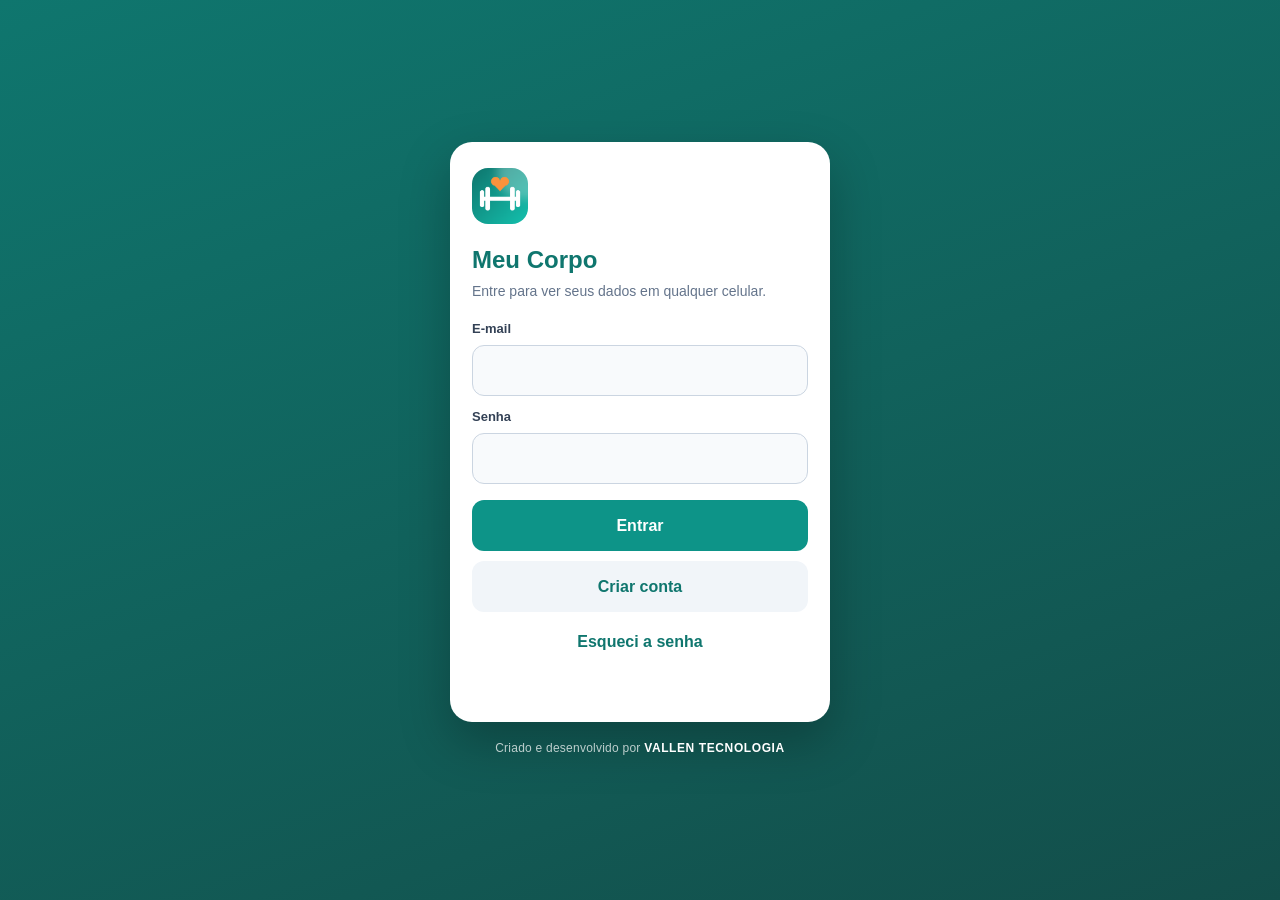
==== commit d0defb64: "IA fora do Claude e diagnóstico do Health Connect Co-Authored-By: Claude Opus 5.5 <noreply@anthropic" ====
--- a/index.html
+++ b/index.html
@@ -174,7 +174,8 @@
 .anim{position:relative;border-radius:18px;overflow:hidden;background:#fff}.anim img{width:100%;display:block}.anim .a2{position:absolute;inset:0;width:100%;height:100%;object-fit:cover;animation:fl 1.8s steps(1) infinite}@keyframes fl{0%{opacity:0}50%{opacity:1}}
 .acc{border-top:1px solid var(--ln);padding:14px 2px}.acc summary{justify-content:space-between}.acc summary svg{transition:.2s;color:var(--mu)}.acc[open] summary svg{transform:rotate(90deg)}
 .sx{z-index:5}.anim img{pointer-events:none}
-.rgw{display:flex;justify-content:center;margin:0}.rgs{width:min(80vw,290px);height:auto;filter:drop-shadow(0 10px 18px rgba(0,0,0,.18))}.rl2{display:grid;grid-template-columns:1fr 1fr;gap:8px;margin-top:10px}.rl2>div{background:rgba(255,255,255,.14);border-radius:14px;padding:9px 11px;display:flex;flex-direction:column;gap:2px}.rl2 span{display:flex;align-items:center;gap:6px;font-size:12.5px;opacity:.95}.rl2 span svg{width:15px;height:15px}.rl2 b{font-size:19px;line-height:1.1}.rl2 small{font-size:11.5px;opacity:.85;font-weight:500}</style></head><body data-tab="inicio"><main id="v"></main><div id="sheet" class="sheet" hidden></div><div id="tmr" class="tmr" style="display:none"><span>Descanso</span><b>0:00</b><button data-tx="-15">−15 s</button><button data-tx="15">+15 s</button><button data-tx="0">Pular</button><div class="tb"><i></i></div></div><nav id="nv"></nav>
+.rgw{display:flex;justify-content:center;margin:0}.rgs{width:min(80vw,290px);height:auto;filter:drop-shadow(0 10px 18px rgba(0,0,0,.18))}.rl2{display:grid;grid-template-columns:1fr 1fr;gap:8px;margin-top:10px}.rl2>div{background:rgba(255,255,255,.14);border-radius:14px;padding:9px 11px;display:flex;flex-direction:column;gap:2px}.rl2 span{display:flex;align-items:center;gap:6px;font-size:12.5px;opacity:.95}.rl2 span svg{width:15px;height:15px}.rl2 b{font-size:19px;line-height:1.1}.rl2 small{font-size:11.5px;opacity:.85;font-weight:500}.hkdt{width:100%;border-collapse:collapse;font-size:13px;margin-top:10px}.hkdt th,.hkdt td{text-align:left;padding:7px 4px;border-bottom:1px solid var(--ln);vertical-align:top}.hkdt th{color:var(--mu);font-weight:600}
+</style></head><body data-tab="inicio"><main id="v"></main><div id="sheet" class="sheet" hidden></div><div id="tmr" class="tmr" style="display:none"><span>Descanso</span><b>0:00</b><button data-tx="-15">−15 s</button><button data-tx="15">+15 s</button><button data-tx="0">Pular</button><div class="tb"><i></i></div></div><nav id="nv"></nav>
 <script>
 const KEY="meucorpo1",T=[["hoje","🏠","Hoje"],["res","📈","Resumo"],["dieta","🍽","Dieta"],["treino","🏋","Treino"],["perfil","👤","Perfil"],["ia","💬","Perguntar"]];
 const CAFE=[["c1","Pão de sal 1 un (50 g) + 2 ovos + 1 fatia de queijo (café só depois de comer)",360,22,30,17],["c2","Pão de sal 1 un + omelete de 2 ovos com queijo + leite desnatado 200 ml",430,29,40,17],["c3","Pão integral 2 fatias + 2 ovos cozidos + cottage 50 g",320,23,24,14]];
@@ -250,9 +251,9 @@
 function alertas(){const r=alertasL();return r.length?r.map(x=>`<p class="w">⚠ ${x}</p>`).join(""):`<p class="o">✅ Sem alertas pelos dados registrados.</p>`}
 function quem(){const p=S.p,o={perder:"perder gordura preservando músculo",manter:"manter o peso e melhorar a composição corporal",ganhar:"ganhar massa muscular"}[p.obj||"perder"];return`${p.nome||"a pessoa"} (${idade(p.nasc)??"?"} anos${p.sexo?", "+(p.sexo=="f"?"mulher":"homem"):""}, ${p.alt||"?"} cm, ${f1(lastPeso(),1)} kg, meta ${p.meta||"?"} kg; objetivo: ${o}; metas: ${p.kcal} kcal e ${p.prot} g de proteína por dia, água ${f1(aguaMeta(),1)} L, ${passosMeta()} passos${S.med?"; usa "+S.med.nome+", com acompanhamento médico":""})`}
 function evitaIA(){const c=S.dieta&&S.dieta.cfg,a=[...(c?(c.evita||[]).map(r=>(RESTR.find(x=>x[0]==r)||[0,r])[1]):[]),...Object.keys(S.bad).filter(k=>S.bad[k]).map(k=>{const f=FD(k)||ALL.find(x=>x[0]==k);return f?nomeC(f):k}),...(S.dieta&&S.dieta.nunca?[S.dieta.nunca]:[])];return a.length?" Restrições e alimentos que a pessoa evita: "+a.join("; ")+".":""}
-async function perguntar(){const q=$("#q").value.trim();if(!q)return;const r=$("#rs");r.style.display="block";r.textContent="Pensando…";let sm;try{sm=await claude.use("sample")}catch(e){}if(!sm){r.textContent="Este recurso não está disponível neste aparelho.";return}
+async function perguntar(){const q=$("#q").value.trim();if(!q)return;const r=$("#rs");r.style.display="block";r.textContent="Pensando…";let sm;try{sm=window.claude?await claude.use("sample"):window.MC_IA}catch(e){}if(!sm){r.textContent="Este recurso não está disponível neste aparelho.";return}
 const ks=Object.keys(S.log).sort().slice(-14),ctx=JSON.stringify({perfil:S.p,registros:ks.map(k=>({d:k,...S.log[k]}))});
-try{const x=await sm("Você apoia "+quem()+", atuando como nutricionista, endocrinologista e personal trainer informativos. Responda em português, direto, em poucas linhas, com nível de confiança (Certeza/Provável/Chute). Nunca indique ou ajuste dose de medicamento: encaminhe ao médico."+evitaIA()+" Dados: "+ctx+"\n\nPergunta: "+q,{cache:false,onText:t=>{r.textContent=t.text}});r.textContent=x.text}catch(e){r.textContent="Não consegui responder agora. Tente de novo."}}
+try{const x=await sm("Você apoia "+quem()+", atuando como nutricionista, endocrinologista e personal trainer informativos. Responda em português, direto, em poucas linhas, com nível de confiança (Certeza/Provável/Chute). Nunca indique ou ajuste dose de medicamento: encaminhe ao médico."+evitaIA()+" Dados: "+ctx+"\n\nPergunta: "+q,{cache:false,onText:t=>{r.textContent=t.text}});r.textContent=x.text}catch(e){r.textContent=e&&e.msg||"Não consegui responder agora. Tente de novo."}}
 const FOOD=[["arroz","Arroz branco cozido",128,2.5,120],["feijao","Feijão cozido",76,4.8,100],["frango","Frango grelhado",159,32,130],["patinho","Patinho grelhado",219,35.9,130],["ovo","Ovo inteiro (1 un = 50 g)",143,13,50],["clara","Clara de ovo (1 un = 33 g)",52,11,33],["paosal","Pão de sal/francês (1 un = 50 g)",300,8,50],["paoint","Pão integral (1 fatia = 25 g)",253,9.4,50],["mussarela","Queijo mussarela (1 fatia = 20 g)",330,22.6,20],["minas","Queijo minas frescal",264,17.4,30],["presunto","Presunto (1 fatia = 15 g)",94,14.3,15],["cottage","Cottage",98,11,50],["iogurte","Iogurte natural desnatado",41,3.8,200],["whey","Whey (1 dose = 30 g)",400,80,30],["leite","Leite desnatado (ml)",35,3.4,200],["batdoce","Batata-doce cozida",77,0.6,150],["batata","Batata inglesa cozida",52,1.2,150],["macarrao","Macarrão cozido",102,3.4,150],["cuscuz","Cuscuz de milho",113,2.2,120],["aipim","Aipim cozido",125,0.6,100],["maca","Maçã (1 un = 130 g)",56,0.3,130],["pera","Pera (1 un = 130 g)",53,0.6,130],["melancia","Melancia",33,0.9,200],["uva","Uva",53,0.7,100],["melao","Melão",29,0.7,200],["salada","Salada de folhas e tomate",13,1.2,100],["legumes","Legumes cozidos",35,1.5,100],["azeite","Azeite (1 colher = 8 ml)",884,0,8],["coca0","Coca-Cola Zero (ml)",0,0,350],["cafe","Café sem açúcar (ml)",4,0.2,100]];
 /* Alimentos a mais para montar o programa (valores por 100 g, aproximados da tabela TACO). */
 FOOD.push(["arrozint","Arroz integral cozido",124,2.6,120],["inhame","Inhame cozido",97,2.1,120],["quinoa","Quinoa cozida",120,4.4,100],["carnemoida","Carne moída magra cozida",212,27,120],["tilapia","Peixe grelhado (tilápia)",128,26,150],["atum","Atum em conserva (em água)",116,26,120],["porco","Lombo de porco assado",210,35.7,120],["tofu","Tofu firme",144,15.6,150],["lentilha","Lentilha cozida",93,6.3,80],["grao","Grão-de-bico cozido",164,8.9,80],["tapioca","Tapioca (goma hidratada)",240,0,60],["aveia","Aveia em flocos",394,13.9,30],["granola","Granola",420,10,40],["bisarroz","Biscoito de arroz (1 un = 10 g)",387,8,20],["peru","Peito de peru (1 fatia = 15 g)",110,19,30],["iogprot","Iogurte proteico",65,9,160],["requeijao","Requeijão light",180,10,20],["banana","Banana (1 un = 90 g)",98,1.3,90],["mamao","Mamão",40,0.5,150],["laranja","Laranja (1 un = 150 g)",37,1,150],["abacaxi","Abacaxi",48,0.9,120],["morango","Morango",30,0.9,150],["manga","Manga",64,0.4,140],["castanha","Castanha-de-caju",570,18.5,15],["pamend","Pasta de amendoim",590,25,15],["abacate","Abacate",96,1.2,100]);
@@ -278,9 +279,9 @@
 const esc=s=>String(s??"").replace(/[&<>"]/g,c=>({"&":"&amp;","<":"&lt;",">":"&gt;",'"':"&quot;"}[c])),fd=d=>String(d).length==10?d.split("-").reverse().join("/"):d,sg=x=>(x>0?"+":x<0?"−":"")+f1(Math.abs(x));
 function hist(n){const a=S.exh[n];return a&&a.length?"Novos: "+a.slice().sort((x,y)=>x[0]<y[0]?-1:1).map(h=>`${fd(h[0])}: ${String(h[1]).replace(".",",")}`).join(" · "):""}
 async function foto(f){const r=$("#fst");if(window.NATIVE_PHOTO){window.NATIVE_PHOTO(f);return}r.textContent="Enviando…";try{const A=await claude.use("assets");if(!A){r.textContent="Fotos indisponíveis neste aparelho.";return}const x=await A.upload(f);S.fotos=S.fotos||[];S.fotos.push({d:td(),id:x.id,p:$("#fpo").value});sv();draw(1)}catch(e){r.textContent="Não consegui enviar a foto."}}
-async function semana(){const r=$("#ais");r.textContent="Analisando…";let sm;try{sm=await claude.use("sample")}catch(e){}if(!sm){r.textContent="Recurso indisponível neste aparelho.";return}
+async function semana(){const r=$("#ais");r.textContent="Analisando…";let sm;try{sm=window.claude?await claude.use("sample"):window.MC_IA}catch(e){}if(!sm){r.textContent="Recurso indisponível neste aparelho.";return}
 const ks=Object.keys(S.log).sort().filter(k=>days(k,td())<=14&&days(k,td())>=0),ctx=JSON.stringify({hoje:td(),perfil:S.p,registros:ks.map(k=>({d:k,...S.log[k],comeu:(S.food[k]||[]).map(([id,g])=>((FOOD.find(f=>f[0]==id)||[0,id])[1])+" "+g+" g")})),treinos:S.tr.ses.filter(s=>days(s.d,td())<=14).map(s=>({d:s.d,treino:TN[s.key],min:s.dur,esforco:s.rpe,series:s.ex.reduce((a,x)=>a+x.sets.length,0)})),cardio:S.tr.cardio.filter(c=>days(c.d,td())<=14),bioimpedancias:S.bios,exames_fora_da_faixa:S.ex.r.filter(x=>x[3]).map(x=>x[0]+" "+x[1]+" (referência "+x[2]+")")});
-try{const x=await sm("Você faz o resumo semanal do app Meu Corpo de "+quem()+". Responda em português, direto, sem elogios e sem parágrafo de abertura, neste formato:\n1) O que melhorou (até 3 itens)\n2) O que piorou ou faltou (até 3 itens)\n3) Um único ajuste prático para a próxima semana\n4) O que faltou registrar\nMarque cada item com [Certeza], [Provável] ou [Chute]. Nunca indique, comente ou ajuste dose de medicamento e não faça diagnóstico: nesses casos diga para levar ao médico. "+evitaIA()+" Se houver poucos dados, diga isso primeiro.\n\nDados (JSON): "+ctx,{cache:false,onText:t=>{r.textContent=t.text}});S.ai={d:td(),t:x.text};sv();r.textContent=x.text}catch(e){r.textContent=e&&e.code=="rate_limited"?"Muitas solicitações agora. Tente mais tarde.":e&&e.code=="not_granted"?"Permissão negada para usar a IA.":"Não consegui gerar agora."}}
+try{const x=await sm("Você faz o resumo semanal do app Meu Corpo de "+quem()+". Responda em português, direto, sem elogios e sem parágrafo de abertura, neste formato:\n1) O que melhorou (até 3 itens)\n2) O que piorou ou faltou (até 3 itens)\n3) Um único ajuste prático para a próxima semana\n4) O que faltou registrar\nMarque cada item com [Certeza], [Provável] ou [Chute]. Nunca indique, comente ou ajuste dose de medicamento e não faça diagnóstico: nesses casos diga para levar ao médico. "+evitaIA()+" Se houver poucos dados, diga isso primeiro.\n\nDados (JSON): "+ctx,{cache:false,tipo:"resumo",onText:t=>{r.textContent=t.text}});S.ai={d:td(),t:x.text};sv();r.textContent=x.text}catch(e){r.textContent=e&&e.msg?e.msg:e&&e.code=="rate_limited"?"Muitas solicitações agora. Tente mais tarde.":e&&e.code=="not_granted"?"Permissão negada para usar a IA.":"Não consegui gerar agora."}}
 function relBody(){const ks=Object.keys(S.log).sort(),pe=ks.filter(k=>S.log[k].peso!=null||S.log[k].cint!=null),ds=ks.filter(k=>S.log[k].dose),r14=ks.filter(k=>days(k,td())<=14&&days(k,td())>=0).map(k=>S.log[k]),m=f=>avg(r14.map(x=>x[f])),c=calc(),nt=ks.filter(k=>S.log[k].nota).slice(-5),B=S.bios.slice().sort((a,b)=>a.d<b.d?-1:1),p=S.p;
 const T=(hd,rows)=>`<table><tr>${hd.map(x=>`<th>${x}</th>`).join("")}</tr>${rows.map(r=>`<tr>${r.map(x=>`<td>${x}</td>`).join("")}</tr>`).join("")}</table>`;
 const pts=[...(S.med&&S.med.desc?[`Produto em uso: ${esc(S.med.desc)}. Orientação sobre continuidade e dose.`]:[]),...S.ex.r.filter(x=>x[3]).map(x=>`${esc(x[0])}: ${esc(x[1])} (referência ${esc(x[2])}), fora da faixa.`),...alertasL().map(esc),...S.pend.filter(x=>!S.done[x.id]).map(x=>esc(x.t))];
@@ -375,9 +376,9 @@
 const prs=[];ex.forEach(x=>{const b=best(x.id),n=Math.max(0,...x.sets.map(e1));if(n>0&&b!=null&&n>b+.01)prs.push([x.id,n])});const vol=ex.reduce((a,x)=>a+x.sets.reduce((b,s)=>b+(s.kg||0)*(s.r||0),0),0),dur=Math.max(1,Math.round((Date.now()-c.t0)/6e4));
 S.tr.ses.push({d:c.d,key:c.key,ex,dur,rpe:num($("#tpe").value),note:$("#tno").value,vol,leve:c.leve,fase:f.n});const L=S.log[c.d]=S.log[c.d]||{};L.treino=true;S.tr.last={prs,vol,dur,n:ex.reduce((a,x)=>a+x.sets.length,0)};S.tr.cur=null;RT=null;LEVE=0;sv();draw()}
 function spk(v){if(v.length<2)return"";const lo=Math.min(...v),hi=Math.max(...v),d=hi-lo||1;return`<svg viewBox="0 0 100 24" width="90" height="24" aria-hidden="true"><polyline fill="none" stroke="var(--ac)" stroke-width="2" points="${v.map((x,i)=>`${i/(v.length-1)*100},${22-(x-lo)/d*20}`).join(" ")}"/></svg>`}
-async function trIA(){const r=$("#tiar");r.textContent="Analisando…";let sm;try{sm=await claude.use("sample")}catch(e){}if(!sm){r.textContent="Recurso indisponível neste aparelho.";return}
+async function trIA(){const r=$("#tiar");r.textContent="Analisando…";let sm;try{sm=window.claude?await claude.use("sample"):window.MC_IA}catch(e){}if(!sm){r.textContent="Recurso indisponível neste aparelho.";return}
 const ctx=JSON.stringify({config:S.tr.cfg,fase:fase(),sessoes:S.tr.ses.slice(-12).map(s=>({d:s.d,treino:TN[s.key],min:s.dur,esforco:s.rpe,nota:s.note,ex:s.ex.map(x=>({n:EXF(x.id)[1],series:x.sets.map(z=>[z.kg,z.r,z.rir])}))})),cardio:S.tr.cardio.slice(-10),pesos:Object.keys(S.log).sort().filter(k=>S.log[k].peso).slice(-8).map(k=>[k,S.log[k].peso]),bioimpedancia:S.bios});
-try{const x=await sm("Você é o personal trainer do app Meu Corpo de "+quem()+". Nas séries, cada item é [kg, repetições, repetições que sobraram]. Responda em português, direto, sem elogios e sem abertura, neste formato:\n1) Progressão de força (o que subiu, o que travou)\n2) Volume e frequência versus o objetivo\n3) Até 3 ajustes concretos para as próximas 2 semanas (exercício, séries, reps ou carga)\n4) Sinais de alerta, se houver\nMarque cada item com [Certeza], [Provável] ou [Chute]. Não fale de dose de medicamento nem faça diagnóstico; dor articular que persiste = procurar um profissional. Se houver poucos dados, diga isso primeiro.\n\nDados (JSON): "+ctx,{cache:false,onText:t=>{r.textContent=t.text}});S.tr.ia={d:td(),t:x.text};sv();r.textContent=x.text}catch(e){r.textContent=e&&e.code=="rate_limited"?"Muitas solicitações agora. Tente mais tarde.":"Não consegui analisar agora."}}
+try{const x=await sm("Você é o personal trainer do app Meu Corpo de "+quem()+". Nas séries, cada item é [kg, repetições, repetições que sobraram]. Responda em português, direto, sem elogios e sem abertura, neste formato:\n1) Progressão de força (o que subiu, o que travou)\n2) Volume e frequência versus o objetivo\n3) Até 3 ajustes concretos para as próximas 2 semanas (exercício, séries, reps ou carga)\n4) Sinais de alerta, se houver\nMarque cada item com [Certeza], [Provável] ou [Chute]. Não fale de dose de medicamento nem faça diagnóstico; dor articular que persiste = procurar um profissional. Se houver poucos dados, diga isso primeiro.\n\nDados (JSON): "+ctx,{cache:false,tipo:"treino",onText:t=>{r.textContent=t.text}});S.tr.ia={d:td(),t:x.text};sv();r.textContent=x.text}catch(e){r.textContent=e&&e.msg?e.msg:e&&e.code=="rate_limited"?"Muitas solicitações agora. Tente mais tarde.":"Não consegui analisar agora."}}
 function cycleSw(sk){const key=sk.split(":")[0],x=sess(key).find(y=>y.sk==sk);if(!x||x.o.length<2)return null;const n=x.o[(x.o.indexOf(x.e)+1)%x.o.length];S.tr.sw[sk]=n[0];return n}
 function trClick(t,D){
 if(D.tv){tv=D.tv;TD=null;draw();return 1}
@@ -590,7 +591,7 @@
 
 // ---------- MAIS ----------
 const temMed=()=>!!S.med||Object.values(S.log).some(x=>x&&x.dose);
-function vMais(){if(sub)return subV();const p=S.p,IA=!!window.claude,items=[["perfil","user","Metas e perfil","Nome, medidas, metas e preferências"],["plano","food","Plano alimentar",temPlano()?"Alimentos, restrições e horários":"Monte seu programa"],["saude","heart","Importar do Saúde",S.hk?`Última: ${fd(S.hk.d)} às ${S.hk.h}`:NATIVE?"Passos, sono e peso pelo Health Connect":"Pelo atalho do iPhone"],["lemb","spark","Lembretes",NATIVE?"Água, refeições, treino, pesagem e sono":"No app instalado no Android"],["exames","flask","Exames",S.ex.r.length?`${S.ex.r.length} resultado(s)${S.ex.d?" · "+S.ex.d:""}`:"Registre seus resultados"],...(temMed()?[["med","syr","Ciclo da medicação","Apetite e azia após cada aplicação"]]:[]),...(IA?[["resumo","spark","Resumo da semana (IA)","O que melhorou e o que ajustar"],["ia","chat","Perguntar (IA)","Nutrição, treino e rotina"]]:[]),["rel","doc","Relatório para a consulta","Para levar ao médico"],["backup","cloud","Nuvem e backup",sy]];
+function vMais(){if(sub)return subV();const p=S.p,IA=!!(window.claude||window.MC_IA),items=[["perfil","user","Metas e perfil","Nome, medidas, metas e preferências"],["plano","food","Plano alimentar",temPlano()?"Alimentos, restrições e horários":"Monte seu programa"],["saude","heart","Importar do Saúde",S.hk?`Última: ${fd(S.hk.d)} às ${S.hk.h}`:NATIVE?"Passos, sono e peso pelo Health Connect":"Pelo atalho do iPhone"],["lemb","spark","Lembretes",NATIVE?"Água, refeições, treino, pesagem e sono":"No app instalado no Android"],["exames","flask","Exames",S.ex.r.length?`${S.ex.r.length} resultado(s)${S.ex.d?" · "+S.ex.d:""}`:"Registre seus resultados"],...(temMed()?[["med","syr","Ciclo da medicação","Apetite e azia após cada aplicação"]]:[]),...(IA?[["resumo","spark","Resumo da semana (IA)","O que melhorou e o que ajustar"],["ia","chat","Perguntar (IA)","Nutrição, treino e rotina"]]:[]),["rel","doc","Relatório para a consulta","Para levar ao médico"],["backup","cloud","Nuvem e backup",sy]];
 return hero("",`<span class="av">${esc((pn()||"?")[0])}</span>${esc(p.nome)}`,[p.nasc?idade(p.nasc)+" anos":"",p.alt?p.alt+" cm":"",p.meta?"meta "+String(p.meta).replace(".",",")+" kg":""].filter(Boolean).join(" · "))+`<div class="pad"><div class="c menu">${items.map(x=>`<button class="mi" ${x[0]=="plano"?'data-dplano="1"':`data-sub="${x[0]}"`}><span class="mic">${I(x[1],20)}</span><div><b>${x[2]}</b><small>${esc(x[3])}</small></div>${I("chev",18)}</button>`).join("")}</div><p class="m" style="text-align:center;padding:0 10px">Meu Corpo. Orientação geral; não substitui médico, nutricionista ou educador físico. Dose de medicamento: só com o médico.</p><p class="m vallen">Criado e desenvolvido por <b>VALLEN TECNOLOGIA</b></p></div>`}
 function subV(){const T={lemb:["Lembretes",lembV],saude:["Importar do Saúde",saudeV],exames:["Exames",exV],med:["Ciclo da medicação",medV],resumo:["Resumo da semana",resV],ia:["Perguntar",iaV],rel:["Relatório",relV],perfil:["Metas e perfil",perfV],backup:["Nuvem e backup",bkV]}[sub]||["Mais",()=>""];return hero("",T[0],"","",1)+`<div class="pad">${T[1]()}</div>`}
 const EXN=["Glicose","Hemoglobina glicada (HbA1c)","Colesterol total","LDL","HDL","Triglicerídeos","TGO","TGP","Gama-GT","Creatinina","Ureia","Ácido úrico","Hemoglobina","Hematócrito","Plaquetas","Ferritina","Vitamina D","Vitamina B12","TSH","T4 livre","Insulina","PCR"];
@@ -619,8 +620,32 @@
 if(so!=null){let v=parseFloat(so.replace(/\.(?=\d{3}\b)/g,"").replace(",","."));if(v>=1440)v=v/3600;else if(v>=24)v=v/60;if(v>0&&v<16){L.sono=Math.round(v*60)/60;r.push(fhm(L.sono)+" de sono")}}
 if(ka!=null){const v=parseFloat(ka.replace(/\.(?=\d{3}\b)/g,"").replace(",","."));if(v>=0&&v<5000){L.kat=Math.round(v);r.push(L.kat+" kcal ativas")}}
 if(!r.length)return"Os valores do texto não parecem válidos.";S.hk={d:td(),h:new Date().toTimeString().slice(0,5),r:r.join(" · ")};sv();return"✅ Importado: "+r.join(" · ")}
+/* Diagnóstico do Health Connect (só no APK): permissões, quantos registros chegaram em 7 dias e de qual app e aparelho.
+   O texto fica em S.hkdiag (aparece na Gestão) para dar suporte a distância. */
+const HKAPP={"com.mi.health":"Mi Fitness","com.xiaomi.wearable":"Mi Fitness","com.xiaomi.hm.health":"Zepp Life","com.huami.watch.hmwatchmanager":"Zepp","com.google.android.apps.fitness":"Google Fit","com.google.android.apps.healthdata":"Health Connect","com.sec.android.app.shealth":"Samsung Health","com.garmin.android.apps.connectmobile":"Garmin Connect","com.fitbit.FitbitMobile":"Fitbit","com.huawei.health":"Huawei Saúde","com.andremeucorpo.app":"Meu Corpo"},HKDEV={watch:"relógio",fitnessBand:"pulseira",ring:"anel",phone:"celular",scale:"balança",chestStrap:"cinta",headMounted:"óculos",smartDisplay:"tela"};
+const hkFonte=s=>{const id=s.sourceId||"",nm=s.sourceName||"",app=HKAPP[id]||HKAPP[nm]||id||nm||"desconhecido",ap=nm&&nm!==id&&!HKAPP[nm]?" · "+nm:"";return app+ap+(s.deviceType?" ("+(HKDEV[s.deviceType]||s.deviceType)+")":"")};
+async function hkDiag(){const H=CP("Health"),o=$("#hkdo");if(!o)return;if(!H){o.innerHTML=`<p class="m">O acesso ao Health Connect não está neste app.</p>`;return}
+o.innerHTML=`<p class="m">Analisando o Health Connect…</p>`;
+const TP=[["steps","Passos"],["calories","Calorias ativas"],["sleep","Sono"],["weight","Peso"],["restingHeartRate","FC de repouso"],["heartRate","Frequência cardíaca"]],quando=new Date(),T=["Diagnóstico do Health Connect · "+quando.toLocaleString("pt-BR")];
+let av={};try{av=await H.isAvailable()}catch(e){av={available:false,reason:String(e&&e.message||e)}}
+T.push("Disponível: "+(av.available?"sim":"não")+(av.reason?" ("+av.reason+")":""));
+if(!av.available){S.hkdiag={em:quando.toISOString(),t:T.join("\n")};sv();o.innerHTML=`<p><b>O Health Connect não está disponível neste celular.</b> ${esc(av.reason||"")}</p><p class="m">No Android 14 ou mais novo ele já vem no sistema (Configurações → Segurança e privacidade → Privacidade → Health Connect). Em versões anteriores, instale o <b>Health Connect</b> pela Play Store.</p>`;return}
+let au={readAuthorized:[],readDenied:[]};try{au=await H.checkAuthorization({read:TP.map(t=>t[0])})}catch(e){T.push("Erro ao ver as permissões: "+(e&&e.message||e))}
+const ini=new Date(Date.now()-7*864e5).toISOString(),fim=quando.toISOString(),L=[],todas={};
+for(const[t,n]of TP){const ok=(au.readAuthorized||[]).includes(t);let am=[],err="";if(ok){try{am=(await H.readSamples({dataType:t,startDate:ini,endDate:fim,limit:1000})).samples||[]}catch(e){err=String(e&&e.message||e)}}
+const por={};am.forEach(s=>{const k=hkFonte(s);por[k]=(por[k]||0)+1;todas[k]=(todas[k]||0)+1});const ult=am.reduce((a,s)=>(s.endDate||"")>a?s.endDate:a,"");L.push({t,n,ok,qt:am.length,ult,por,err});
+T.push(n+": "+(ok?am.length+" registro(s) em 7 dias"+(ult?", último em "+new Date(ult).toLocaleString("pt-BR"):"")+(am.length?" · "+Object.entries(por).map(([k,v])=>k+": "+v).join(", "):""):"SEM PERMISSÃO")+(err?" · erro: "+err:""))}
+const neg=L.filter(x=>!x.ok),fs=Object.keys(todas),rel=fs.filter(k=>/\((relógio|pulseira|anel)\)/.test(k)||/Mi Fitness|Zepp|Samsung Health|Garmin|Fitbit|Huawei/.test(k)),pas=L.find(x=>x.t=="steps"),C=[];
+if(neg.length)C.push(`<p>⚠️ <b>Falta permissão</b> para: ${neg.map(x=>x.n).join(", ")}. Toque em <b>Pedir permissões</b> ou libere no Health Connect.</p>`);
+if(rel.length)C.push(`<p>✅ <b>O relógio está enviando dados</b> pelo ${esc(rel.join(", "))}.</p>`);
+else if(fs.length)C.push(`<p>⚠️ <b>Nenhum relógio grava no Health Connect.</b> Hoje os dados vêm só de: ${esc(fs.join(", "))}. Abra o app do relógio (por exemplo, o <b>Mi Fitness</b>), procure a opção <b>Health Connect</b> e ligue a sincronização de passos, sono e frequência cardíaca.</p>`);
+else if(!neg.length||pas&&pas.ok)C.push(`<p>⚠️ <b>Nenhum app gravou nada no Health Connect nos últimos 7 dias.</b> Ligue a sincronização com o Health Connect no app do relógio (por exemplo, o <b>Mi Fitness</b>) e confira se ele tem permissão para <b>gravar</b> no Health Connect.</p>`);
+T.push("Conclusão: "+C.map(c=>c.replace(/<[^>]+>/g,"")).join(" "));S.hkdiag={em:quando.toISOString(),t:T.join("\n")};sv();
+o.innerHTML=C.join("")+`<table class="hkdt"><tr><th>Dado</th><th>7 dias</th><th>Fonte</th></tr>${L.map(x=>`<tr><td>${x.n}</td><td>${x.ok?x.qt:"sem permissão"}</td><td>${x.ok?esc(Object.keys(x.por).join(", ")||"—")+(x.err?` <small>(${esc(x.err)})</small>`:""):"—"}</td></tr>`).join("")}</table><div class="r" style="margin-top:10px;flex-wrap:wrap;gap:8px"><button id="hkdperm">Pedir permissões</button><button id="hkdabre">Abrir o Health Connect</button><button id="hkdcop">Copiar diagnóstico</button></div><p class="m" style="margin-top:8px">O diagnóstico também fica salvo na sua conta, para o suporte ver.</p>`}
+async function hkDiagAcao(id){const H=CP("Health");try{if(id=="hkdabre"){await H.openHealthConnectSettings();return}if(id=="hkdperm"){await H.requestAuthorization({read:["steps","calories","sleep","weight","heartRate","restingHeartRate"]});hkDiag();return}
+if(id=="hkdcop"){const t=S.hkdiag&&S.hkdiag.t||"";try{await navigator.clipboard.writeText(t);toast("Diagnóstico copiado")}catch(e){try{await navigator.share({text:t})}catch(x){toast("Não consegui copiar.")}}}}catch(e){toast("Não deu certo: "+(e&&e.message||e))}}
 function saudeV(){const li=S.hk,ult=`<p class="m" id="sst">${li?`Última importação: ${fd(li.d)} às ${li.h} · ${esc(li.r)}`:"Nenhuma importação ainda."}</p>`;
-if(NATIVE)return`<div class="c"><h2>Health Connect</h2><p class="m" style="margin-top:0">O app lê do Health Connect os passos, as calorias ativas, o sono, o peso e a frequência cardíaca de repouso de hoje. Ele sincroniza sozinho sempre que você abre o app.</p><button class="p wide lg" id="hksync" style="background:#e11d48">${I("heart",18)} Sincronizar agora</button>${ult}</div><div class="c tip"><h2>Se não aparecer nada</h2><ol><li>No app do seu relógio ou pulseira, ative a sincronização com o <b>Health Connect</b>.</li><li>No Health Connect, em <b>Permissões de apps</b>, deixe o <b>Meu Corpo</b> ler passos, calorias, sono, peso e frequência cardíaca.</li><li>Volte aqui e toque em <b>Sincronizar agora</b>.</li></ol></div>`;
+if(NATIVE)return`<div class="c"><h2>Health Connect</h2><p class="m" style="margin-top:0">O app lê do Health Connect os passos, as calorias ativas, o sono, o peso e a frequência cardíaca de repouso de hoje. Ele sincroniza sozinho sempre que você abre o app.</p><button class="p wide lg" id="hksync" style="background:#e11d48">${I("heart",18)} Sincronizar agora</button>${ult}</div><div class="c tip"><h2>Se não aparecer nada</h2><ol><li>No app do seu relógio ou pulseira, ative a sincronização com o <b>Health Connect</b>.</li><li>No Health Connect, em <b>Permissões de apps</b>, deixe o <b>Meu Corpo</b> ler passos, calorias, sono, peso e frequência cardíaca.</li><li>Volte aqui e toque em <b>Sincronizar agora</b>.</li></ol></div><div class="c"><h2>Diagnóstico</h2><p class="m" style="margin-top:0">Mostra se o Meu Corpo tem permissão, quantos dados chegaram nos últimos 7 dias e de qual app ou aparelho.${S.hkdiag?` Último: ${new Date(S.hkdiag.em).toLocaleString("pt-BR")}.`:""}</p><button class="wide" id="hkdiag">Fazer diagnóstico</button><div id="hkdo" style="margin-top:10px"></div></div>`;
 const url=location.origin+location.pathname.replace(/index\.html$/,"");
 return`<div class="c"><h2>Colar do Saúde</h2><p class="m" style="margin-top:0">No iPhone, rode o atalho <b>Meu Corpo – Saúde</b>, volte aqui e toque em Colar.</p><button class="p wide lg" id="scp" style="background:#e11d48">${I("heart",18)} Colar do Saúde</button><textarea id="stx" rows="2" placeholder="Ou toque e segure aqui → Colar" style="margin-top:10px"></textarea><button class="wide" id="simp" style="margin-top:8px">Importar texto</button>${ult}</div>
 <div class="c tip"><h2>Criar o atalho (uma vez, ~5 min)</h2><ol><li>Abra o app <b>Atalhos</b>, toque em <b>+</b> e dê o nome <b>Meu Corpo – Saúde</b>.</li><li>Adicione <b>Buscar Amostras de Saúde</b>: tipo <b>Passos</b>, data de início <b>Hoje</b>.</li><li>Adicione <b>Calcular Estatísticas</b> → <b>Soma</b> das amostras.</li><li>Adicione outra <b>Buscar Amostras de Saúde</b>: tipo <b>Peso</b>, data de início <b>é hoje</b>, limite <b>1</b>. Assim só vem o peso se você se pesou hoje no Saúde.</li><li>Adicione <b>Obter Detalhes de Amostras de Saúde</b> → <b>Valor</b>.</li><li>Adicione <b>Texto</b> e escreva <b>MC;passos=</b>, insira a variável <b>Soma</b>, escreva <b>;peso=</b> e insira a variável <b>Valor</b>. Sem colchetes nem espaços. As variáveis aparecem na barra acima do teclado.</li><li>Adicione <b>Copiar para Área de Transferência</b>.</li><li>Adicione <b>Abrir URLs</b> com o endereço deste app: <b>${esc(url)}</b></li><li>Toque em ▶. Na primeira vez o iPhone pede acesso ao Saúde: permita <b>Passos</b> e <b>Peso</b>.</li></ol></div>
@@ -685,7 +710,7 @@
 if(D.back){sub=null;draw();return}
 if(D.sheet){openSheet(D.sheet);return}
 if(D.tprog){S.tr.prog=D.tprog;sv();draw(1);return}
-if(t.id=="hksync"){toast("Lendo o Saúde…");hkSync(1);return}
+if(t.id=="hksync"){toast("Lendo o Saúde…");hkSync(1);return}if(t.id=="hkdiag"){hkDiag();return}if(t.id=="hkdperm"||t.id=="hkdabre"||t.id=="hkdcop"){hkDiagAcao(t.id);return}
 if(D.lemb){S.lemb=S.lemb||{};S.lemb[D.lemb]=!S.lemb[D.lemb];sv();draw(1);lembAgendar();return}
 if(D.tsel){TSEL=D.tsel;draw(1);return}
 if(D.xo!=null&&S.tr.cur){openSheet("ex");SH.i=+D.xo;renderSheet();return}
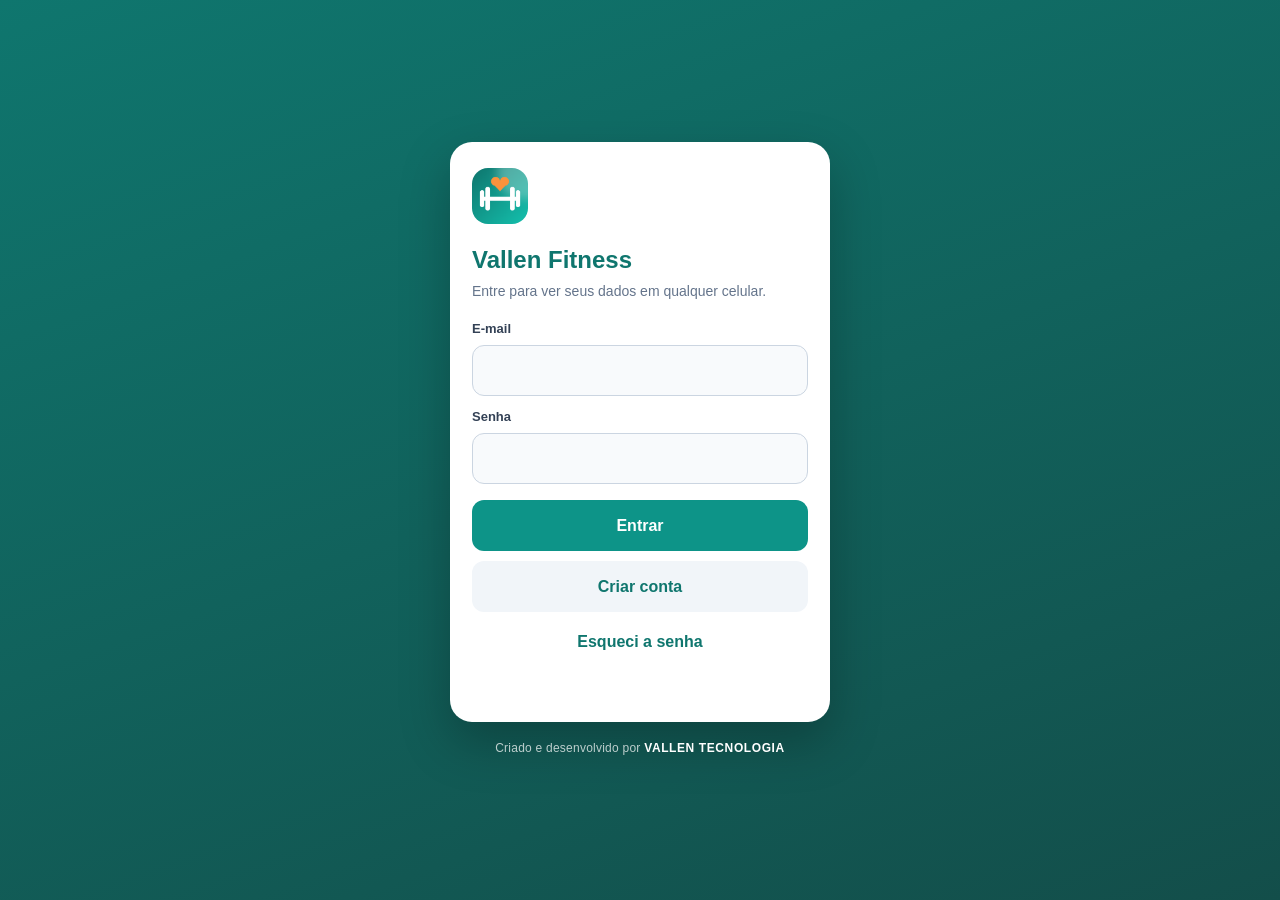
==== commit 36824f3b: "Novo nome: Vallen Fitness Co-Authored-By: Claude Opus 5.5 <noreply@anthropic.com>" ====
--- a/index.html
+++ b/index.html
@@ -8,783 +8,28 @@
 <meta name="apple-mobile-web-app-capable" content="yes">
 <meta name="mobile-web-app-capable" content="yes">
 <meta name="apple-mobile-web-app-status-bar-style" content="black-translucent">
-<meta name="apple-mobile-web-app-title" content="Meu Corpo">
+<meta name="apple-mobile-web-app-title" content="Vallen Fitness">
 <meta name="author" content="VALLEN TECNOLOGIA · Andre Andrade da Cruz">
-<title>Meu Corpo</title>
-<style>
-:root{--bg:#f3f5f8;--card:#fff;--tx:#0f172a;--mu:#64748b;--ln:#e5eaf0;--sf:#f1f5f9;--wa:#dc2626;--ok:#16a34a;--tc:#0d9488;--ac:var(--tc);--h1:#0f766e;--h2:#14b8a6;--sh:0 1px 2px rgba(15,23,42,.05),0 6px 18px rgba(15,23,42,.06)}
-@media(prefers-color-scheme:dark){:root:not([data-theme="light"]){color-scheme:dark;--bg:#0b1117;--card:#151d27;--tx:#e6edf5;--mu:#94a3b8;--ln:#243142;--sf:#1d2835;--wa:#f87171;--ok:#4ade80;--sh:none}}
-:root[data-theme="dark"]{color-scheme:dark;--bg:#0b1117;--card:#151d27;--tx:#e6edf5;--mu:#94a3b8;--ln:#243142;--sf:#1d2835;--wa:#f87171;--ok:#4ade80;--sh:none}
-body[data-tab=inicio]{--tc:#0d9488;--h1:#0f766e;--h2:#14b8a6}
-body[data-tab=diario]{--tc:#16a34a;--h1:#166534;--h2:#22c55e}
-body[data-tab=treino]{--tc:#ea580c;--h1:#9a3412;--h2:#f97316}
-body[data-tab=evo]{--tc:#4f46e5;--h1:#3730a3;--h2:#6366f1}
-body[data-tab=mais]{--tc:#475569;--h1:#0f172a;--h2:#475569}
-@media(prefers-color-scheme:dark){body[data-tab=mais]{--tc:#94a3b8}}
-*{box-sizing:border-box}
-body{margin:0;background:var(--bg);color:var(--tx);font:16px/1.45 -apple-system,BlinkMacSystemFont,"SF Pro Text","Segoe UI",Roboto,Arial,sans-serif;padding-bottom:calc(78px + env(safe-area-inset-bottom,0px));-webkit-tap-highlight-color:transparent}
-main{max-width:600px;margin:0 auto}
-.pad{padding:0 14px 16px}
-h2{font-size:18px;font-weight:700;margin:0 0 8px;letter-spacing:-.01em}
-h3{font-size:15px;margin:14px 0 6px}
-h3.sec{font-size:12px;text-transform:uppercase;letter-spacing:.08em;color:var(--mu);margin:2px 4px 8px}
-small{display:block;color:var(--mu);font-size:12.5px;font-weight:400}
-.m{color:var(--mu);font-size:14px}
-.w{color:var(--wa)}.o{color:var(--ok)}
-img{max-width:100%}
-.vallen{text-align:center;font-size:11.5px;letter-spacing:.02em;margin:4px 0 0;opacity:.85}.vallen b{color:var(--tx);letter-spacing:.04em}
-[hidden]{display:none!important}
-.hero{position:relative;overflow:hidden;color:#fff;padding:calc(22px + env(safe-area-inset-top,0px)) 18px 22px;margin-bottom:14px;border-radius:0 0 28px 28px;background:radial-gradient(circle at 88% -10%,rgba(255,255,255,.30),transparent 46%),radial-gradient(circle at 0% 115%,rgba(0,0,0,.20),transparent 52%),linear-gradient(140deg,var(--h1),var(--h2))}
-.hero::after{content:"";position:absolute;right:-50px;bottom:-70px;width:200px;height:200px;border-radius:50%;border:30px solid rgba(255,255,255,.07);pointer-events:none}
-.hero>*{position:relative;z-index:1}
-.hero small{color:rgba(255,255,255,.82)}
-.ht{font-size:27px;font-weight:800;letter-spacing:-.025em;display:flex;align-items:center;gap:12px;line-height:1.15}
-.hs{opacity:.88;margin-top:4px;font-size:14px}
-.hb{background:rgba(255,255,255,.2);border:0;color:#fff;width:40px;min-height:40px;padding:0;border-radius:12px;margin-bottom:10px}
-.hero .b{background:rgba(255,255,255,.25)}.hero .b i{background:#fff}
-.av{width:46px;height:46px;border-radius:50%;background:rgba(255,255,255,.22);display:inline-grid;place-items:center;font-size:21px}
-.c{background:var(--card);border:1px solid var(--ln);border-radius:20px;padding:16px;margin-bottom:12px;box-shadow:var(--sh)}
-.tap{cursor:pointer}
-.warn{border-color:color-mix(in srgb,var(--wa) 35%,var(--ln));background:color-mix(in srgb,var(--wa) 7%,var(--card))}
-.done{border:2px solid var(--ok)}
-button{font:inherit;min-height:46px;border-radius:14px;border:1px solid var(--ln);background:var(--card);color:var(--tx);font-weight:600;padding:8px 14px;cursor:pointer;display:inline-flex;align-items:center;justify-content:center;gap:6px}
-button.p{background:var(--tc);color:#fff;border-color:transparent}
-button.on{background:var(--tc);color:#fff;border-color:var(--tc)}
-button:active{transform:scale(.98)}
-.wide{width:100%}.lg{min-height:56px;font-size:17px;border-radius:16px}
-.sm{min-height:38px;padding:6px 12px;font-size:14px;border-radius:12px}
-.ghost{background:transparent;border:0;color:var(--mu);margin-top:6px}
-.ib{width:40px;min-height:40px;padding:0;border-radius:12px;background:var(--sf);border:0;flex:0 0 40px;color:var(--mu)}
-input,textarea,select{font:inherit;font-size:16px;color:var(--tx);background:var(--sf);border:1.5px solid transparent;border-radius:14px;padding:12px;width:100%;min-height:48px}
-input:focus,textarea:focus,select:focus{outline:none;border-color:var(--tc);background:var(--card)}
-label{display:block;font-size:13px;font-weight:600;color:var(--mu);margin:0 0 6px}
-.r{display:flex;gap:10px;align-items:center}.r>*{flex:1;min-width:0}.sp{justify-content:space-between}
-.b{height:10px;background:var(--sf);border-radius:99px;overflow:hidden;margin:8px 0}.b i{display:block;height:100%;background:var(--tc);border-radius:99px}
-.num{font-size:34px;font-weight:800;letter-spacing:-.03em;line-height:1.1}.num small{display:inline;font-size:16px;font-weight:600}
-.pill{display:inline-block;background:var(--tc);color:#fff;border-radius:99px;padding:2px 10px;font-size:12px;font-weight:700}
-nav{position:fixed;left:0;right:0;bottom:0;display:flex;background:var(--card);background:color-mix(in srgb,var(--card) 90%,transparent);backdrop-filter:blur(16px);-webkit-backdrop-filter:blur(16px);border-top:1px solid var(--ln);padding:6px 6px calc(6px + env(safe-area-inset-bottom,0px));z-index:10}
-nav button{flex:1;flex-direction:column;gap:2px;background:none;border:0;color:var(--mu);font-size:11px;font-weight:600;min-height:54px;padding:4px 0;border-radius:14px}
-nav button.on{color:var(--tc);background:none}
-nav button.on svg{transform:translateY(-1px)}
-.qa{display:grid;grid-template-columns:repeat(4,1fr);gap:10px;margin:0 0 14px}
-.qb{flex-direction:column;gap:7px;min-height:88px;border-radius:20px;font-size:12.5px;box-shadow:var(--sh);padding:8px 4px}
-.qb span{width:42px;height:42px;border-radius:13px;display:grid;place-items:center;background:color-mix(in srgb,var(--tc) 14%,transparent);color:var(--tc)}
-.rg{display:flex;align-items:center;gap:18px;margin-top:16px}
-.rl{flex:1;display:grid;gap:9px}
-.rl div{display:flex;align-items:center;gap:8px;font-size:13.5px}
-.rl i{width:10px;height:10px;border-radius:50%;flex:0 0 10px}
-.rl b{margin-left:auto;font-size:16px}.rl small{display:inline;font-size:12px}
-.act{display:flex;align-items:center;gap:12px}
-.act>div:nth-child(2){flex:1;min-width:0}
-.act b{display:block;font-size:17px}
-.act .m{display:block;white-space:nowrap;overflow:hidden;text-overflow:ellipsis}
-.ai{width:48px;height:48px;border-radius:15px;display:grid;place-items:center;flex:0 0 48px;color:#fff}
-.ai.o{background:linear-gradient(140deg,#c2410c,#f97316)}.ai.g{background:linear-gradient(140deg,#15803d,#22c55e)}
-summary{cursor:pointer;list-style:none;display:flex;align-items:center;gap:8px}
-summary::-webkit-details-marker{display:none}
-.li{display:flex;gap:12px;align-items:flex-start;padding:11px 0;border-bottom:1px solid var(--ln);cursor:pointer}
-.li:last-child{border:0}
-.ck{width:22px;height:22px;border-radius:7px;border:2px solid var(--ln);flex:0 0 22px;display:grid;place-items:center;color:#fff}
-.li.dn .ck{background:var(--ok);border-color:var(--ok)}.li.dn>div{color:var(--mu);text-decoration:line-through}
-.dnav{display:flex;align-items:center;justify-content:space-between;margin-bottom:14px}
-.dnav button{background:rgba(255,255,255,.2);border:0;color:#fff;width:40px;min-height:40px;padding:0;border-radius:12px}
-.dnav b{font-size:17px}
-.eq{display:flex;align-items:center;justify-content:space-between;background:rgba(255,255,255,.15);border-radius:18px;padding:12px 16px;margin-bottom:10px}
-.eq div{text-align:center}.eq b{font-size:23px;display:block;letter-spacing:-.02em}.eq span{opacity:.7;font-size:20px}
-.mh{display:flex;align-items:center;gap:12px;margin-bottom:12px}.mh>div{flex:1}
-.me{font-size:22px;width:44px;height:44px;border-radius:13px;background:var(--sf);display:grid;place-items:center}
-.kc{font-weight:800;color:var(--tc)}
-.sugg{display:flex;gap:12px;align-items:center;background:var(--sf);border-radius:16px;padding:12px}
-.sugg>div{flex:1;font-size:14.5px}
-.sugg.on{background:color-mix(in srgb,var(--ok) 12%,var(--card))}
-.ckb{width:44px;min-height:44px;flex:0 0 44px;padding:0;border-radius:50%;border:2px solid var(--ln);background:var(--card);color:transparent}
-.ckb.on{background:var(--ok);border-color:var(--ok);color:#fff}
-.it{display:flex;align-items:center;gap:10px;padding:11px 2px;border-bottom:1px solid var(--ln)}.it>div{flex:1}
-.add{width:100%;background:transparent;border:1.5px dashed var(--ln);color:var(--tc);margin-top:10px}
-.cups{display:grid;grid-template-columns:repeat(5,1fr);gap:8px;margin:12px 0 8px}
-.cup{min-height:50px;padding:0;border-radius:14px;background:var(--sf);border:0;color:var(--mu)}
-.cup.on{background:#0ea5e9;color:#fff}
-.sg{display:flex;gap:4px;overflow-x:auto;padding:4px;background:var(--card);border:1px solid var(--ln);border-radius:16px;margin-bottom:14px;box-shadow:var(--sh);scrollbar-width:none}
-.sg::-webkit-scrollbar{display:none}
-.sg button{flex:1 0 auto;min-height:40px;border:0;border-radius:12px;font-size:13.5px;background:transparent;color:var(--mu);padding:6px 9px}
-.sg button.on{background:var(--tc);color:#fff}
-.dw{display:flex;gap:6px;overflow-x:auto;margin-bottom:12px}.dw button{min-width:54px;min-height:42px}
-.tg{display:flex;flex-wrap:wrap;gap:8px;margin:2px 0 16px}.tg button{flex:1 1 auto;min-height:44px}
-.kp{display:grid;grid-template-columns:repeat(3,1fr);gap:8px;margin:10px 0}
-.kp div{background:var(--sf);border-radius:14px;padding:10px 6px;text-align:center}.kp b{display:block;font-size:20px}
-.hst{display:grid;grid-template-columns:repeat(3,1fr);gap:8px;margin-top:16px}
-.hst div{background:rgba(255,255,255,.16);border-radius:16px;padding:10px 6px;text-align:center}.hst b{font-size:22px;display:block;letter-spacing:-.02em}
-.ws{display:grid;grid-template-columns:repeat(7,1fr);gap:6px;margin-top:16px}
-.ws div{background:rgba(255,255,255,.14);border-radius:12px;padding:6px 0 4px;text-align:center}
-.ws small{color:rgba(255,255,255,.9)!important;font-size:11px}
-.ws span{display:grid;place-items:center;height:20px;font-weight:800}
-.ws .pl{background:rgba(255,255,255,.3)}
-.ws .dn{background:#fff;color:var(--h1)}.ws .dn small{color:var(--h1)!important}
-.ws .td{outline:2px solid #fff;outline-offset:1px}
-.xr{display:flex;align-items:center;gap:12px;padding:10px 0;border-bottom:1px solid var(--ln)}.xr>div{flex:1;min-width:0}
-.xa{width:42px;height:42px;border-radius:13px;display:grid;place-items:center;font-size:12px;font-weight:800;flex:0 0 42px;letter-spacing:.02em}
-.lv{display:flex;align-items:center;justify-content:space-between;gap:12px;padding:14px 0 12px}
-.sw{width:54px;min-height:32px;height:32px;padding:0;border-radius:99px;background:var(--ln);border:0;position:relative;flex:0 0 54px}
-.sw i{position:absolute;top:3px;left:3px;width:26px;height:26px;border-radius:50%;background:#fff;transition:.2s;box-shadow:0 1px 3px rgba(0,0,0,.3)}
-.sw.on{background:var(--tc)}.sw.on i{left:25px}
-.ph{position:sticky;top:0;z-index:6;display:flex;align-items:center;gap:12px;padding:calc(12px + env(safe-area-inset-top,0px)) 16px 12px;background:var(--card);border-bottom:1px solid var(--ln)}
-.ph>div{flex:1}.ph b{font-size:17px}
-.pb{margin:0 0 14px;border-radius:0;height:5px}
-.xh{display:flex;align-items:center;gap:12px}.xh>div{flex:1;min-width:0}
-.hint{font-size:13px;color:var(--tc);background:color-mix(in srgb,var(--tc) 10%,transparent);border-radius:12px;padding:8px 10px;margin:10px 0 6px}
-.sth,.str{display:grid;grid-template-columns:34px 1fr 1fr 1fr 46px;gap:8px;align-items:center}
-.sth{font-size:11px;font-weight:700;color:var(--mu);text-transform:uppercase;letter-spacing:.04em;padding:8px 0 4px;text-align:center}
-.str{padding:4px 0;border-radius:12px}
-.str input{text-align:center;min-height:42px;padding:6px}
-.str.dn{background:color-mix(in srgb,var(--ok) 14%,transparent)}
-.str.dn input{background:transparent}
-.sn{text-align:center;font-weight:800}.pv{font-size:13px;color:var(--mu);text-align:center}
-.menu{padding:6px}
-.mi{width:100%;justify-content:flex-start;gap:14px;border:0;background:none;border-radius:14px;padding:10px 10px;text-align:left;min-height:64px}
-.mi>div{flex:1}.mi b{display:block}.mi>svg{color:var(--mu)}
-.mic{width:40px;height:40px;border-radius:12px;display:grid;place-items:center;background:var(--sf);color:var(--tc);flex:0 0 40px}
-.mi+.mi{border-top:1px solid var(--ln);border-radius:0}
-.er{display:flex;justify-content:space-between;gap:12px;padding:11px 0;border-bottom:1px solid var(--ln)}
-.er:last-child{border:0}
-.ch{display:inline-block;border:1px solid var(--ln);border-radius:20px;padding:10px 14px;margin:4px 3px;font-size:15px;cursor:pointer;background:var(--card)}
-.ch.on{background:var(--tc);color:#fff;border-color:var(--tc)}
-.ch.x{text-decoration:line-through;color:var(--wa);background:color-mix(in srgb,var(--wa) 8%,var(--card))}
-.sheet{position:fixed;inset:0;z-index:20}
-.sbg{position:absolute;inset:0;background:rgba(2,6,23,.5);animation:fi .2s}
-.sb{position:absolute;left:0;right:0;bottom:0;max-width:600px;margin:0 auto;max-height:90vh;overflow:auto;background:var(--card);border-radius:26px 26px 0 0;padding:10px 18px calc(20px + env(safe-area-inset-bottom,0px));animation:su .25s ease-out}
-.grab{width:42px;height:5px;border-radius:9px;background:var(--ln);margin:0 auto 14px}
-.sx{position:absolute;right:14px;top:14px}
-@keyframes su{from{transform:translateY(100%)}}@keyframes fi{from{opacity:0}}
-.fr{display:flex;align-items:center;gap:12px;padding:12px 4px;border-bottom:1px solid var(--ln);cursor:pointer}.fr>div{flex:1}
-.addc{width:34px;height:34px;border-radius:50%;background:var(--tc);color:#fff;display:grid;place-items:center;flex:0 0 34px}
-.lk{background:none;border:0;color:var(--tc);padding:0;min-height:36px;margin-bottom:6px}
-.tip ul{margin:0;padding-left:18px;color:var(--mu);font-size:14px}.tip li{margin:5px 0}
-.tmr{z-index:25!important;position:fixed;left:12px;right:12px;bottom:calc(76px + env(safe-area-inset-bottom,0px));max-width:576px;margin:0 auto;background:#ea580c;color:#fff;border-radius:18px;padding:10px 14px;display:flex;align-items:center;gap:8px;flex-wrap:wrap;z-index:15;box-shadow:0 10px 30px rgba(0,0,0,.25)}
-.tmr b{font-size:28px;flex:1}.tmr button{min-height:40px;background:rgba(255,255,255,.22);color:#fff;border:0}
-.tmr .tb{flex-basis:100%;height:6px;background:rgba(255,255,255,.25);border-radius:4px;overflow:hidden}.tmr .tb i{display:block;height:100%;background:#fff;width:0}
-.rt table{border-collapse:collapse;width:100%;font-size:14px}.rt td,.rt th{border-bottom:1px solid var(--ln);padding:6px 4px;text-align:left}
-.bar2{display:grid;grid-template-columns:52px 1fr 1fr;gap:10px;align-items:center;padding:6px 0;font-size:13px}
-.bar2 .b{margin:0;height:8px}
-.r>.pill{flex:0 0 auto}.er>b:last-child,.er>span:last-child{white-space:nowrap;flex:0 0 auto}
-.tip ol{margin:0;padding-left:20px;color:var(--mu);font-size:14px}.tip ol li{margin:7px 0}.tip b{color:var(--tx)}
-.toast{position:fixed;left:50%;top:calc(14px + env(safe-area-inset-top,0px));transform:translate(-50%,-150%);background:#0f172a;color:#fff;padding:12px 18px;border-radius:16px;font-size:14px;font-weight:600;z-index:30;max-width:90vw;box-shadow:0 10px 30px rgba(0,0,0,.3);transition:transform .3s}.toast.on{transform:translate(-50%,0)}
-.xc2{padding:0;overflow:hidden}.xc2.ok{opacity:.7}.xt{display:flex;align-items:center;gap:12px;padding:12px 14px}.xg{flex:1;display:flex;align-items:center;gap:12px;min-width:0}.xg>div{flex:1;min-width:0}.xg b{display:block;font-size:16.5px;line-height:1.25}.xg .xa{width:72px;height:72px;flex:0 0 72px;border-radius:16px}.xg>svg{color:var(--mu);flex:0 0 auto}
-.cbx{width:34px;min-height:34px;height:34px;flex:0 0 34px;padding:0;border-radius:10px;border:2px solid var(--ln);background:transparent;color:#fff}.cbx.on{background:var(--ok);border-color:var(--ok)}
-.xrest{display:flex;align-items:center;justify-content:space-between;gap:10px;padding:10px 14px;border-top:1px solid var(--ln)}.xrest b{font-size:18px}.xrest span{color:var(--mu);font-size:14px}.xrest b{color:var(--tx)}
-.anim{position:relative;border-radius:18px;overflow:hidden;background:#fff}.anim img{width:100%;display:block}.anim .a2{position:absolute;inset:0;width:100%;height:100%;object-fit:cover;animation:fl 1.8s steps(1) infinite}@keyframes fl{0%{opacity:0}50%{opacity:1}}
-.acc{border-top:1px solid var(--ln);padding:14px 2px}.acc summary{justify-content:space-between}.acc summary svg{transition:.2s;color:var(--mu)}.acc[open] summary svg{transform:rotate(90deg)}
-.sx{z-index:5}.anim img{pointer-events:none}
-.rgw{display:flex;justify-content:center;margin:0}.rgs{width:min(80vw,290px);height:auto;filter:drop-shadow(0 10px 18px rgba(0,0,0,.18))}.rl2{display:grid;grid-template-columns:1fr 1fr;gap:8px;margin-top:10px}.rl2>div{background:rgba(255,255,255,.14);border-radius:14px;padding:9px 11px;display:flex;flex-direction:column;gap:2px}.rl2 span{display:flex;align-items:center;gap:6px;font-size:12.5px;opacity:.95}.rl2 span svg{width:15px;height:15px}.rl2 b{font-size:19px;line-height:1.1}.rl2 small{font-size:11.5px;opacity:.85;font-weight:500}.hkdt{width:100%;border-collapse:collapse;font-size:13px;margin-top:10px}.hkdt th,.hkdt td{text-align:left;padding:7px 4px;border-bottom:1px solid var(--ln);vertical-align:top}.hkdt th{color:var(--mu);font-weight:600}
-</style></head><body data-tab="inicio"><main id="v"></main><div id="sheet" class="sheet" hidden></div><div id="tmr" class="tmr" style="display:none"><span>Descanso</span><b>0:00</b><button data-tx="-15">−15 s</button><button data-tx="15">+15 s</button><button data-tx="0">Pular</button><div class="tb"><i></i></div></div><nav id="nv"></nav>
-<script>
-const KEY="meucorpo1",T=[["hoje","🏠","Hoje"],["res","📈","Resumo"],["dieta","🍽","Dieta"],["treino","🏋","Treino"],["perfil","👤","Perfil"],["ia","💬","Perguntar"]];
-const CAFE=[["c1","Pão de sal 1 un (50 g) + 2 ovos + 1 fatia de queijo (café só depois de comer)",360,22,30,17],["c2","Pão de sal 1 un + omelete de 2 ovos com queijo + leite desnatado 200 ml",430,29,40,17],["c3","Pão integral 2 fatias + 2 ovos cozidos + cottage 50 g",320,23,24,14]];
-const L1=[["l1","Iogurte natural 200 g + 1 fruta (maçã, pera, melancia ou uva)",160,9,31,1],["l2","2 ovos cozidos + 1 fruta",215,13,18,10],["l3","Iogurte natural 200 g + whey 30 g + 1 fruta",280,32,33,2]];
-const L2=[["t1","Pão integral 2 fatias + cottage 100 g + pera",300,16,47,6],["t2","Frango desfiado 100 g + pão francês 50 g",315,35,29,7],["t3","Iogurte 200 g + cottage 100 g",190,20,16,5]];
-const PR=[["p1","Frango grelhado 130 g",215,40,0,5],["p2","Patinho 130 g",230,38,0,9],["p3","Omelete (3 ovos + 2 claras)",250,30,1,15],["p4","Frango desfiado 150 g",250,45,0,6]];
-const CB=[["a1","Arroz",120,156,3,34,0],["a2","Batata-doce",150,129,2,30,0],["a3","Macarrão cozido",150,200,7,40,1],["a4","Batata inglesa",200,150,4,34,0],["a5","Cuscuz",120,135,3,30,1],["a6","Aipim",100,125,1,30,0]];
-const JA=[["j1","Pão de sal 1 un + 2 ovos + 1 fatia de queijo",360,22,30,17],["j2","Pão de sal 2 un + frango desfiado 100 g + 1 fatia de queijo",530,45,58,12],["j3","Pão de sal 1 un + omelete (2 ovos + 2 claras) + 1 fatia de queijo",395,29,30,17],["j4","Sopa de frango (150 g) com legumes e batata",330,40,25,8]];
-const ALL=[...CAFE,...L1,...L2,...PR,...JA,...CB.map(x=>[x[0],x[1]])],WD=["Seg","Ter","Qua","Qui","Sex","Sáb","Dom"];
-/* Versão do app. Ao exigir que todos atualizem, suba este número e o "min" do versao.json juntos. */
-const APP_VER=2;
-/* Refeições que a pessoa pode escolher: chave, nome, ícone, janela (de, até), horário padrão, peso nas calorias do dia, tipo. */
-const REFS=[["cafe","Café da manhã","☀️","05:30","09:30","07:30",.25,"cafe"],["lm","Lanche da manhã","🍎","09:00","11:00","10:00",.1,"lanche"],["alm","Almoço","🍽️","11:00","14:00","12:00",.3,"ref"],["lt","Lanche da tarde","🥪","14:30","18:00","16:00",.1,"lanche"],["jan","Jantar","🌙","18:00","21:30","19:30",.25,"ref"],["ceia","Ceia","🥛","21:00","23:30","22:00",.07,"ceia"]];
-let NM=[],TH=[],HR=[],EMJ=[];
-let S;
-try{S=JSON.parse(localStorage.getItem(KEY))}catch(e){}
-/* Estado em branco: nenhum dado de outra pessoa entra numa conta nova. */
-const S0=()=>({v:2,p:{nome:"",fat:1.375},bad:{},done:{},ate:{},log:{},bios:[],ex:{d:"",r:[]},exh:{},food:{},tr:{prog:"app",ses:[],cardio:[],sw:{}},pend:[]});
-if(!S||!S.p)S=S0();
-/* Contas criadas antes da versão 2 (só a do André tinha exames e aplicações): leva para os dados dela o que antes ficava fixo no código. */
-function migrar(){if(S.v>=2)return;const leg=(S.ex&&S.ex.r&&S.ex.r.length)||Object.values(S.log).some(x=>x&&x.dose);if(leg){S.dieta=S.dieta||{legado:1,nunca:"mamão, banana, castanha, chá, aveia, girassol, linhaça, chia e frutos do mar"};S.med=S.med||{nome:"Tirzepatida",un:"mg",desc:"tirzepatida T.G. (Indufar), frasco 15 mg/0,5 mL"};S.p.sexo=S.p.sexo||"m";const b=S.bios.find(x=>x.d=="2026-11-05");if(b){b.agua=b.agua??54.6;b.rcq=b.rcq??.92;b.tmb=b.tmb??1978;b.mm=b.mm??74.5}[["med","Levar a TGP levemente alta (50) ao médico: ultrassom de abdome e repetir em 8–12 semanas"],["b12","Pedir ao médico B12 e vitamina D (não dosadas)"],["gastro","Consulta com o gastro (esofagite) e informar produto, dose e dia da aplicação"]].forEach(([id,t])=>{if(!S.pend.some(x=>x.id==id))S.pend.push({id,t})})}delete S.bio;S.v=2}
-const norm=()=>{S.p=S.p||{};S.log=S.log||{};S.bad=S.bad||{};S.done=S.done||{};S.tr=S.tr||{};S.tr.prog=S.tr.prog||"app";S.tr.ses=S.tr.ses||[];S.tr.cardio=S.tr.cardio||[];S.tr.sw=S.tr.sw||{};S.ate=S.ate||{};S.food=S.food||{};S.exh=S.exh||{};S.bios=S.bios||[];S.ex=S.ex&&S.ex.r?S.ex:{d:"",r:[]};S.pend=S.pend||[];migrar()};
-norm();
-let ref=null,sy="ligando…",busy=0,dirty=0,pt;
-const sv=()=>{S._t=Date.now();try{localStorage.setItem(KEY,JSON.stringify(S))}catch(e){}clearTimeout(pt);pt=setTimeout(push,800)};
-async function push(){if(window.NATIVE_SAVE){window.NATIVE_SAVE();return}if(!ref)return;if(busy){dirty=1;return}busy=1;try{await ref.set({j:JSON.stringify(S),t:S._t||0});sy="salva na nuvem ✅"}catch(e){sy="erro ao salvar (os dados seguem no aparelho)"}busy=0;if(dirty){dirty=0;push()}}
-async function sinc(){try{const U=await claude.use("user"),D=await claude.use("db"),id=U&&await U.id();if(!D||!id){sy="indisponível (abra logado na sua conta do Claude)";return}
-ref=D.doc("data/users/"+id+"/state");const s=await ref.get();if(s.exists&&s.data().t>=(S._t||0)){S=JSON.parse(s.data().j);norm();try{localStorage.setItem(KEY,s.data().j)}catch(e){}sy="sincronizada ✅";draw(1)}else{S._t=S._t||Date.now();await push()}}catch(e){sy="indisponível"}if(tab=="perfil")draw(1)}
-const $=s=>document.querySelector(s),td=()=>new Date(Date.now()-new Date().getTimezoneOffset()*6e4).toISOString().slice(0,10);
-let tab="inicio",dt=td(),dd=null,rm="w";
-const num=v=>v===""||v==null?undefined:parseFloat(String(v).replace(",","."));
-const avg=a=>{a=a.filter(x=>typeof x=="number");return a.length?a.reduce((x,y)=>x+y,0)/a.length:null};
-const f1=(x,d=1)=>x==null?"–":x.toFixed(d).replace(".",",");
-const days=(a,b)=>Math.round((new Date(b+"T12:00:00")-new Date(a+"T12:00:00"))/864e5);
-const wi=d=>(new Date(d+"T12:00:00").getDay()+6)%7;
-function lastPeso(){const k=Object.keys(S.log).filter(k=>S.log[k].peso).sort();return k.length?S.log[k.pop()].peso:null}
-const idade=n=>n?Math.floor(days(n,td())/365.25):null;
-const pn=()=>String(S.p.nome||"").trim().split(/\s+/)[0]||"";
-/* Taxa metabólica basal de Mifflin-St Jeor, pelo sexo. */
-const mifflin=(pe,alt,id,sx)=>10*pe+6.25*alt-5*id+(sx=="f"?-161:5);
-function ultBio(){return S.bios.slice().sort((a,b)=>a.d<b.d?-1:1).pop()||null}
-/* TMB: medida na bioimpedância; senão estimada pela massa magra (Katch-McArdle); senão por peso, altura, idade e sexo. */
-function tmbInfo(){const u=ultBio(),pe=lastPeso(),mm=u&&(u.mm||(u.peso&&u.gk!=null?u.peso-u.gk:null));if(u&&u.tmb)return{v:u.tmb,f:"medida na bioimpedância de "+fd(u.d)};if(mm)return{v:370+21.6*mm,f:"estimada pela massa magra (fórmula de Katch-McArdle)"};if(pe&&S.p.alt&&S.p.nasc)return{v:mifflin(pe,S.p.alt,idade(S.p.nasc),S.p.sexo),f:"estimada por peso, altura, idade e sexo (fórmula de Mifflin-St Jeor)"};return null}
-function calc(){const p=S.p,pe=lastPeso()||p.peso0||70,id=idade(p.nasc)||30,t=tmbInfo(),tmb=t?t.v:mifflin(pe,p.alt||170,id,p.sexo);return{pe,id,tmb,gasto:tmb*(p.fat||1.375)}}
-/* Água: peso × ml por kg conforme a idade (até 17 anos: 40; 18 a 55: 35; 56 a 65: 30; 66 ou mais: 25). */
-const aguaRec=(pe,id)=>pe&&id!=null?Math.round(pe*(id<=17?40:id<=55?35:id<=65?30:25)/50)*50/1000:null;
-const aguaMeta=()=>S.p.agua||aguaRec(lastPeso()||S.p.peso0,idade(S.p.nasc))||2.5;
-const passosMeta=()=>S.p.passos||7000,katMeta=()=>S.p.kat||400;
-/* Metas sugeridas pelo perfil. obj: perder, manter ou ganhar. */
-function metasPadrao(p,pe){const id=idade(p.nasc)||30,g=mifflin(pe,p.alt,id,p.sexo)*(p.fat||1.375),o=p.obj||"perder";let k=o=="perder"?g-500:o=="ganhar"?g+300:g;k=Math.max(p.sexo=="f"?1200:1500,Math.round(k/50)*50);const pr=o=="perder"?Math.min(1.6*pe,2*(p.meta||pe)):o=="ganhar"?1.8*pe:1.6*pe,f=p.fat||1.375;return{kcal:k,prot:Math.min(220,Math.round(pr/5)*5),agua:aguaRec(pe,id),passos:f<1.3?6000:f<1.5?7000:f<1.65?8000:10000,kat:f<1.3?250:f<1.5?350:f<1.65?450:550}}
-function hasRecent(k){const f=k=="peso"?"peso":"cint";return Object.keys(S.log).some(d=>S.log[d][f]&&days(d,td())<=7&&days(d,td())>=0)}
-/* Pendências: as do app saem dos dados da própria pessoa; as próprias ela mesma cria. [id, texto, feita, ação, própria] */
-function pendList(){const r=[],p=S.p;if(!p.sexo||!p.nasc||!p.alt)r.push(["perfil","Completar o perfil (sexo, nascimento e altura)",0,"perfil"]);r.push(["dieta","Montar o programa alimentar",temPlano(),"dieta"]);r.push(["treino","Montar o programa de treino",!!S.tr.cfg,"treino"]);r.push(["peso","Pesar-se esta semana",hasRecent("peso"),"peso"]);r.push(["cint","Medir a cintura esta semana",hasRecent("cint"),"peso"]);r.push(["foto","Fotos de progresso (frente, lado e costas)",!!(S.fotos&&S.fotos.length),"foto"]);const u=ultBio();r.push(["bio",u?"Repetir a bioimpedância (a cada 4 a 6 semanas)":"Fazer uma bioimpedância",!!(u&&days(u.d,td())<=42),"bio"]);S.pend.forEach(x=>r.push([x.id,x.t,!!S.done[x.id],null,1]));return r}
-const temPlano=()=>!!(S.dieta&&(S.dieta.legado||S.dieta.cfg));
-function pick(a,i){const o=a.filter(x=>!S.bad[x[0]]);return(o.length?o:a)[i%(o.length||a.length)]}
-/* Horários das refeições: os do plano da pessoa, os padrão ou, no cardápio original, os fixos dele. */
-function refsAtual(){if(S.dieta&&S.dieta.legado&&!S.dieta.cfg)return[["Café","7h30–9h",8.5,"☀️"],["Lanche da manhã","10h–11h",10.5,"🍎"],["Almoço","12h30",12.5,"🍽️"],["Lanche da tarde","16h30",16.5,"🥪"],["Jantar","20h30",20.5,"🌙"]];return refsCfg().map(r=>[r.n,fh(r.h),hDec(r.h),r.e])}
-function refsCfg(){const c=S.dieta&&S.dieta.cfg,on=c?c.refs:REFS.filter(r=>r[0]!="ceia").map(r=>({k:r[0],h:r[5]}));return REFS.filter(r=>on.some(o=>o.k==r[0])).map(r=>{const o=on.find(x=>x.k==r[0]);return{k:r[0],n:r[1],e:r[2],h:o.h||r[5],w:r[6],t:r[7]}})}
-const hDec=h=>{const[a,b]=String(h).split(":").map(Number);return a+(b||0)/60},fh=h=>{const[a,b]=String(h).split(":").map(Number);return a+"h"+(b?String(b).padStart(2,"0"):"")};
-function setRefs(){const r=refsAtual();NM=r.map(x=>x[0]);TH=r.map(x=>x[1]);HR=r.map(x=>x[2]);EMJ=r.map(x=>x[3])}
-function dia(i){if(!S.dieta)return null;if(S.dieta.cfg)return gerarDia(i);if(!S.dieta.legado)return null;const c=pick(CAFE,i),l1=pick(L1,i),l2=pick(L2,i+1),pa=pick(PR,i),j=pick(JA,i+2),a=pick(CB,i);
-const fx=c[2]+l1[2]+l2[2]+pa[2]+j[2]+162,f=Math.min(1.6,Math.max(.6,(S.p.kcal-fx)/a[3])),q=x=>Math.round(x[2]*f/5)*5;
-const m=[[c[1],c[2],c[3]],[l1[1],l1[2],l1[3]],[`${pa[1]} + ${a[1]} ${q(a)} g + feijão 100 g + legumes e azeite 5 ml`,pa[2]+a[3]*f+162,pa[3]+a[4]*f+7],[l2[1],l2[2],l2[3]],[j[1],j[2],j[3]]];
-return{m,K:m.reduce((s,x)=>s+x[1],0),P:m.reduce((s,x)=>s+x[2],0)}}
-function grp(kf){const g={};Object.keys(S.log).sort().forEach(d=>{(g[kf(d)]=g[kf(d)]||[]).push(S.log[d])});return Object.keys(g).sort().map(k=>{const a=g[k],v=f=>a.map(x=>x[f]);return{k,peso:avg(v("peso")),cint:avg(v("cint")),pr:a.filter(x=>x.prot>=130).length,ag:avg(v("agua")),ps:avg(v("passos")),tr:a.filter(x=>x.treino).length,so:avg(v("sono")),az:Math.max(-1,...a.map(x=>x.azia??-1))}})}
-const wk=d=>{const x=new Date(d+"T12:00:00");x.setDate(x.getDate()-(x.getDay()+6)%7);return x.toISOString().slice(0,10)};
-function alertasL(){const g=grp(wk).filter(x=>x.peso!=null),r=[],ls=[];for(let i=1;i<g.length;i++)ls.push((g[i-1].peso-g[i].peso)/Math.max(1,days(g[i-1].k,g[i].k)/7));
-if(ls.length>1&&ls.slice(-2).every(x=>x>1))r.push("Perda acima de 1 kg por semana há 2 semanas: considere subir 150 a 200 kcal e converse com o médico.");
-if((S.p.obj||"perder")=="perder"&&ls.length>2&&ls.slice(-3).every(x=>x<.25))r.push("Perda abaixo de 0,25 kg por semana há 3 semanas: considere reduzir 100 a 150 kcal ou aumentar os passos.");
-const ks=Object.keys(S.log).sort();if(ks.slice(-3).some(k=>S.log[k].azia>=2))r.push("Azia forte recente: prefira refeições menores e leve ao médico.");
-const pr=ks.map(k=>S.log[k].prot).filter(x=>x!=null).slice(-2),lim=Math.round((S.p.prot||100)*.55);if(pr.length==2&&pr.every(x=>x<lim))r.push(`Proteína abaixo de ${lim} g por 2 dias seguidos${S.med?": fale com o médico antes da próxima aplicação":": reforce a proteína nas refeições"}.`);
-return r}
-function alertas(){const r=alertasL();return r.length?r.map(x=>`<p class="w">⚠ ${x}</p>`).join(""):`<p class="o">✅ Sem alertas pelos dados registrados.</p>`}
-function quem(){const p=S.p,o={perder:"perder gordura preservando músculo",manter:"manter o peso e melhorar a composição corporal",ganhar:"ganhar massa muscular"}[p.obj||"perder"];return`${p.nome||"a pessoa"} (${idade(p.nasc)??"?"} anos${p.sexo?", "+(p.sexo=="f"?"mulher":"homem"):""}, ${p.alt||"?"} cm, ${f1(lastPeso(),1)} kg, meta ${p.meta||"?"} kg; objetivo: ${o}; metas: ${p.kcal} kcal e ${p.prot} g de proteína por dia, água ${f1(aguaMeta(),1)} L, ${passosMeta()} passos${S.med?"; usa "+S.med.nome+", com acompanhamento médico":""})`}
-function evitaIA(){const c=S.dieta&&S.dieta.cfg,a=[...(c?(c.evita||[]).map(r=>(RESTR.find(x=>x[0]==r)||[0,r])[1]):[]),...Object.keys(S.bad).filter(k=>S.bad[k]).map(k=>{const f=FD(k)||ALL.find(x=>x[0]==k);return f?nomeC(f):k}),...(S.dieta&&S.dieta.nunca?[S.dieta.nunca]:[])];return a.length?" Restrições e alimentos que a pessoa evita: "+a.join("; ")+".":""}
-async function perguntar(){const q=$("#q").value.trim();if(!q)return;const r=$("#rs");r.style.display="block";r.textContent="Pensando…";let sm;try{sm=window.claude?await claude.use("sample"):window.MC_IA}catch(e){}if(!sm){r.textContent="Este recurso não está disponível neste aparelho.";return}
-const ks=Object.keys(S.log).sort().slice(-14),ctx=JSON.stringify({perfil:S.p,registros:ks.map(k=>({d:k,...S.log[k]}))});
-try{const x=await sm("Você apoia "+quem()+", atuando como nutricionista, endocrinologista e personal trainer informativos. Responda em português, direto, em poucas linhas, com nível de confiança (Certeza/Provável/Chute). Nunca indique ou ajuste dose de medicamento: encaminhe ao médico."+evitaIA()+" Dados: "+ctx+"\n\nPergunta: "+q,{cache:false,onText:t=>{r.textContent=t.text}});r.textContent=x.text}catch(e){r.textContent=e&&e.msg||"Não consegui responder agora. Tente de novo."}}
-const FOOD=[["arroz","Arroz branco cozido",128,2.5,120],["feijao","Feijão cozido",76,4.8,100],["frango","Frango grelhado",159,32,130],["patinho","Patinho grelhado",219,35.9,130],["ovo","Ovo inteiro (1 un = 50 g)",143,13,50],["clara","Clara de ovo (1 un = 33 g)",52,11,33],["paosal","Pão de sal/francês (1 un = 50 g)",300,8,50],["paoint","Pão integral (1 fatia = 25 g)",253,9.4,50],["mussarela","Queijo mussarela (1 fatia = 20 g)",330,22.6,20],["minas","Queijo minas frescal",264,17.4,30],["presunto","Presunto (1 fatia = 15 g)",94,14.3,15],["cottage","Cottage",98,11,50],["iogurte","Iogurte natural desnatado",41,3.8,200],["whey","Whey (1 dose = 30 g)",400,80,30],["leite","Leite desnatado (ml)",35,3.4,200],["batdoce","Batata-doce cozida",77,0.6,150],["batata","Batata inglesa cozida",52,1.2,150],["macarrao","Macarrão cozido",102,3.4,150],["cuscuz","Cuscuz de milho",113,2.2,120],["aipim","Aipim cozido",125,0.6,100],["maca","Maçã (1 un = 130 g)",56,0.3,130],["pera","Pera (1 un = 130 g)",53,0.6,130],["melancia","Melancia",33,0.9,200],["uva","Uva",53,0.7,100],["melao","Melão",29,0.7,200],["salada","Salada de folhas e tomate",13,1.2,100],["legumes","Legumes cozidos",35,1.5,100],["azeite","Azeite (1 colher = 8 ml)",884,0,8],["coca0","Coca-Cola Zero (ml)",0,0,350],["cafe","Café sem açúcar (ml)",4,0.2,100]];
-/* Alimentos a mais para montar o programa (valores por 100 g, aproximados da tabela TACO). */
-FOOD.push(["arrozint","Arroz integral cozido",124,2.6,120],["inhame","Inhame cozido",97,2.1,120],["quinoa","Quinoa cozida",120,4.4,100],["carnemoida","Carne moída magra cozida",212,27,120],["tilapia","Peixe grelhado (tilápia)",128,26,150],["atum","Atum em conserva (em água)",116,26,120],["porco","Lombo de porco assado",210,35.7,120],["tofu","Tofu firme",144,15.6,150],["lentilha","Lentilha cozida",93,6.3,80],["grao","Grão-de-bico cozido",164,8.9,80],["tapioca","Tapioca (goma hidratada)",240,0,60],["aveia","Aveia em flocos",394,13.9,30],["granola","Granola",420,10,40],["bisarroz","Biscoito de arroz (1 un = 10 g)",387,8,20],["peru","Peito de peru (1 fatia = 15 g)",110,19,30],["iogprot","Iogurte proteico",65,9,160],["requeijao","Requeijão light",180,10,20],["banana","Banana (1 un = 90 g)",98,1.3,90],["mamao","Mamão",40,0.5,150],["laranja","Laranja (1 un = 150 g)",37,1,150],["abacaxi","Abacaxi",48,0.9,120],["morango","Morango",30,0.9,150],["manga","Manga",64,0.4,140],["castanha","Castanha-de-caju",570,18.5,15],["pamend","Pasta de amendoim",590,25,15],["abacate","Abacate",96,1.2,100]);
-/* Categoria do programa alimentar e restrições de cada alimento.
-   Restrições: l = lactose, g = glúten, c = carne vermelha, s = porco, p = peixe, a = ave, o = ovo. */
-const FC={arroz:"carb",arrozint:"carb",batdoce:"carb",batata:"carb",macarrao:"carb|g",cuscuz:"carb cafe",aipim:"carb cafe",inhame:"carb cafe",quinoa:"carb",feijao:"leg",lentilha:"leg",grao:"leg",frango:"prot pc|a",patinho:"prot|c",carnemoida:"prot|c",tilapia:"prot|p",atum:"prot pc|p",porco:"prot|s",ovo:"prot pc|o",tofu:"prot pc",salada:"veg",legumes:"veg",paosal:"cafe|g",paoint:"cafe|g",tapioca:"cafe",aveia:"cafe|g",granola:"cafe|g",bisarroz:"cafe",clara:"pc|o",mussarela:"pc|l",minas:"pc|l",presunto:"pc|s",peru:"pc|a",cottage:"pc|l",iogurte:"pc|l",iogprot:"pc|l",requeijao:"pc|l",whey:"pc|l",leite:"pc|l",maca:"fruta",pera:"fruta",banana:"fruta",mamao:"fruta",melancia:"fruta",melao:"fruta",uva:"fruta",laranja:"fruta",abacaxi:"fruta",morango:"fruta",manga:"fruta",azeite:"gord",castanha:"gord",pamend:"gord",abacate:"gord"};
-const DCAT=[["prot","Proteínas do almoço e do jantar"],["carb","Carboidratos"],["leg","Feijão e grãos"],["veg","Verduras e legumes"],["cafe","Base do café e dos lanches"],["pc","Proteína do café e dos lanches"],["fruta","Frutas"],["gord","Gorduras boas"]];
-const RESTR=[["l","Sem lactose"],["g","Sem glúten"],["veg","Vegetariano"],["c","Sem carne vermelha"],["s","Sem carne de porco"],["p","Sem peixe"],["o","Sem ovo"]];
-const fcats=id=>(FC[id]||"").split("|")[0].split(" "),ftag=id=>(FC[id]||"").split("|")[1]||"",FD=id=>FOOD.find(f=>f[0]==id),nomeC=f=>f[1].replace(/ \(.*\)/,"");
-function foodOk(id,ev){const t=ftag(id);ev=ev||(S.dieta&&S.dieta.cfg&&S.dieta.cfg.evita)||[];return!S.bad[id]&&!ev.some(r=>(r=="veg"?"cspa":r).split("").some(x=>t.includes(x)))}
-/* Porção em texto: unidades, fatias ou doses quando o alimento tem, senão gramas (ou ml). */
-function item(id,g){const f=FD(id),u=f[1].match(/1 (un|fatia|dose|colher) = (\d+)/);let t;if(u){const n=Math.max(1,Math.round(g/+u[2]));g=n*+u[2];t=`${nomeC(f)} ${n} ${u[1]=="un"?"un":n>1?{fatia:"fatias",dose:"doses",colher:"colheres"}[u[1]]:u[1]}`}else{g=Math.max(10,Math.round(g/10)*10);t=`${nomeC(f)} ${g} ${/\(ml\)/.test(f[1])?"ml":"g"}`}return{id,g,t,k:f[2]*g/100,p:f[3]*g/100}}
-const protG=(id,P)=>{const f=FD(id);return Math.min(id=="ovo"?150:f[4]*2.5,Math.max(f[4]*.5,P/Math.max(f[3],1)*100))};
-/* Cardápio do dia i (0 = segunda) a partir do que a pessoa escolheu. Varia os alimentos ao longo da semana e ajusta as porções para a meta de calorias e proteína. */
-function gerarDia(i){const c=S.dieta.cfg,R=refsCfg(),W=R.reduce((a,r)=>a+r.w,0)||1,L=cat=>(c.gosta[cat]||[]).filter(id=>FD(id)&&foodOk(id)),uso={},
-/* pega o próximo da lista daquele tipo: muda de refeição para refeição e de um dia para o outro */
-pc2=cat=>{const a=L(cat);if(!a.length)return null;const n=uso[cat]=(uso[cat]??-1)+1;return a[(i*(cat=="leg"?1:2)+n)%a.length]};
-const m=R.map((r,j)=>{const K=(S.p.kcal||1800)*r.w/W,P=(S.p.prot||100)*r.w/W,it=[],add=(id,g)=>{if(id)it.push(item(id,g))},sum=()=>it.reduce((a,x)=>a+x.k,0);
-if(r.t=="ref"){const pr=pc2("prot"),lg=pc2("leg"),cb=pc2("carb");if(pr){const f=FD(pr);add(pr,Math.min(pr=="ovo"?150:250,Math.max(80,P*.75/Math.max(f[3],1)*100)))}if(lg)add(lg,lg=="feijao"?100:80);L("veg").forEach(v=>add(v,100));if(L("gord").includes("azeite"))add("azeite",8);if(cb){const f=FD(cb);add(cb,Math.min(300,Math.max(60,(K-sum())/f[2]*100)))}}
-else{const pc=pc2("pc"),ba=r.t=="ceia"?null:pc2("cafe"),fr=r.t=="ceia"?null:pc2("fruta");if(pc)add(pc,protG(pc,r.t=="ceia"?P:P*.8));if(r.t!="ceia"){if(r.t!="cafe"&&fr)add(fr,FD(fr)[4]);if(ba&&(r.t=="cafe"||!fr||(i+j)%2==0)){const f=FD(ba),rs=K-sum();if(rs>40)add(ba,Math.min(f[4]*2.5,Math.max(f[4]*.5,rs/f[2]*100)))}if(r.t=="cafe"&&fr&&K-sum()>50)add(fr,FD(fr)[4]);const gd=L("gord").filter(x=>x!="azeite");if(gd.length&&r.t=="lanche"&&K-sum()>80){const g=gd[(i+j)%gd.length];add(g,FD(g)[4])}}}
-return[it.map(x=>x.t).join(" + ")||"Escolha mais alimentos em Meu plano",it.reduce((a,x)=>a+x.k,0),it.reduce((a,x)=>a+x.p,0)]});
-return{m,K:m.reduce((s,x)=>s+x[1],0),P:m.reduce((s,x)=>s+x[2],0)}}
-const esc=s=>String(s??"").replace(/[&<>"]/g,c=>({"&":"&amp;","<":"&lt;",">":"&gt;",'"':"&quot;"}[c])),fd=d=>String(d).length==10?d.split("-").reverse().join("/"):d,sg=x=>(x>0?"+":x<0?"−":"")+f1(Math.abs(x));
-function hist(n){const a=S.exh[n];return a&&a.length?"Novos: "+a.slice().sort((x,y)=>x[0]<y[0]?-1:1).map(h=>`${fd(h[0])}: ${String(h[1]).replace(".",",")}`).join(" · "):""}
-async function foto(f){const r=$("#fst");if(window.NATIVE_PHOTO){window.NATIVE_PHOTO(f);return}r.textContent="Enviando…";try{const A=await claude.use("assets");if(!A){r.textContent="Fotos indisponíveis neste aparelho.";return}const x=await A.upload(f);S.fotos=S.fotos||[];S.fotos.push({d:td(),id:x.id,p:$("#fpo").value});sv();draw(1)}catch(e){r.textContent="Não consegui enviar a foto."}}
-async function semana(){const r=$("#ais");r.textContent="Analisando…";let sm;try{sm=window.claude?await claude.use("sample"):window.MC_IA}catch(e){}if(!sm){r.textContent="Recurso indisponível neste aparelho.";return}
-const ks=Object.keys(S.log).sort().filter(k=>days(k,td())<=14&&days(k,td())>=0),ctx=JSON.stringify({hoje:td(),perfil:S.p,registros:ks.map(k=>({d:k,...S.log[k],comeu:(S.food[k]||[]).map(([id,g])=>((FOOD.find(f=>f[0]==id)||[0,id])[1])+" "+g+" g")})),treinos:S.tr.ses.filter(s=>days(s.d,td())<=14).map(s=>({d:s.d,treino:TN[s.key],min:s.dur,esforco:s.rpe,series:s.ex.reduce((a,x)=>a+x.sets.length,0)})),cardio:S.tr.cardio.filter(c=>days(c.d,td())<=14),bioimpedancias:S.bios,exames_fora_da_faixa:S.ex.r.filter(x=>x[3]).map(x=>x[0]+" "+x[1]+" (referência "+x[2]+")")});
-try{const x=await sm("Você faz o resumo semanal do app Meu Corpo de "+quem()+". Responda em português, direto, sem elogios e sem parágrafo de abertura, neste formato:\n1) O que melhorou (até 3 itens)\n2) O que piorou ou faltou (até 3 itens)\n3) Um único ajuste prático para a próxima semana\n4) O que faltou registrar\nMarque cada item com [Certeza], [Provável] ou [Chute]. Nunca indique, comente ou ajuste dose de medicamento e não faça diagnóstico: nesses casos diga para levar ao médico. "+evitaIA()+" Se houver poucos dados, diga isso primeiro.\n\nDados (JSON): "+ctx,{cache:false,tipo:"resumo",onText:t=>{r.textContent=t.text}});S.ai={d:td(),t:x.text};sv();r.textContent=x.text}catch(e){r.textContent=e&&e.msg?e.msg:e&&e.code=="rate_limited"?"Muitas solicitações agora. Tente mais tarde.":e&&e.code=="not_granted"?"Permissão negada para usar a IA.":"Não consegui gerar agora."}}
-function relBody(){const ks=Object.keys(S.log).sort(),pe=ks.filter(k=>S.log[k].peso!=null||S.log[k].cint!=null),ds=ks.filter(k=>S.log[k].dose),r14=ks.filter(k=>days(k,td())<=14&&days(k,td())>=0).map(k=>S.log[k]),m=f=>avg(r14.map(x=>x[f])),c=calc(),nt=ks.filter(k=>S.log[k].nota).slice(-5),B=S.bios.slice().sort((a,b)=>a.d<b.d?-1:1),p=S.p;
-const T=(hd,rows)=>`<table><tr>${hd.map(x=>`<th>${x}</th>`).join("")}</tr>${rows.map(r=>`<tr>${r.map(x=>`<td>${x}</td>`).join("")}</tr>`).join("")}</table>`;
-const pts=[...(S.med&&S.med.desc?[`Produto em uso: ${esc(S.med.desc)}. Orientação sobre continuidade e dose.`]:[]),...S.ex.r.filter(x=>x[3]).map(x=>`${esc(x[0])}: ${esc(x[1])} (referência ${esc(x[2])}), fora da faixa.`),...alertasL().map(esc),...S.pend.filter(x=>!S.done[x.id]).map(x=>esc(x.t))];
-return`<h2 style="margin-top:0">Relatório de acompanhamento · ${esc(p.nome)}</h2><p>Gerado em ${fd(td())}${p.nasc?` · ${c.id} anos`:""}${p.alt?` · altura ${p.alt} cm`:""}${p.meta?` · meta ${p.meta} kg`:""}</p>
-<h3>Peso e cintura</h3>${pe.length?T(["Data","Peso (kg)","Cintura (cm)"],pe.map(k=>[fd(k),f1(S.log[k].peso,2),f1(S.log[k].cint)])):"<p>Nenhum registro.</p>"}
-${ds.length?`<h3>Aplicações registradas (${esc(S.med?S.med.nome:"medicação")})</h3>${T(["Data",`Dose (${esc(S.med&&S.med.un||"mg")})`],ds.map(k=>[fd(k),f1(S.log[k].dose)]))}`:""}
-<h3>Últimos 14 dias (médias)</h3>${T(["Apetite 1–5","Azia 0–3","Proteína g","Água L","Sono h","Passos","Treinos"],[[f1(m("fome")),f1(m("azia")),m("prot")==null?"–":Math.round(m("prot")),f1(m("agua")),(m("sono")==null?"–":fhm(m("sono"))),m("passos")==null?"–":Math.round(m("passos")),r14.filter(x=>x.treino).length]])}
-${B.length?`<h3>Bioimpedância</h3>${T(["Data","Peso","Gordura kg","Gordura %","Músculo kg","Visceral"],B.map(x=>[fd(x.d),f1(x.peso),f1(x.gk),f1(x.gp),f1(x.mus),x.vis??"–"]))}`:""}
-${S.ex.r.length?`<h3>Exames${S.ex.d?` (${esc(S.ex.d)})`:""}</h3>${T(["Exame","Resultado","Referência"],S.ex.r.map(x=>[esc(x[0])+(x[3]?" (fora da faixa)":""),esc(x[1]),esc(x[2])]))}`:""}${Object.keys(S.exh).length?`<h3>Resultados adicionados depois</h3>${T(["Exame","Data","Valor"],Object.entries(S.exh).flatMap(([n,a])=>a.map(h=>[esc(n),fd(h[0]),esc(String(h[1]).replace(".",","))])))}`:""}
-${nt.length?`<h3>Observações recentes</h3>${T(["Data","Nota"],nt.map(k=>[fd(k),esc(S.log[k].nota)]))}`:""}
-${pts.length?`<h3>Pontos para conversar com o médico</h3><ul>${pts.map(x=>`<li>${x}</li>`).join("")}</ul>`:""}<p style="font-size:12px;opacity:.7">Dados registrados pela própria pessoa no app Meu Corpo. Não é laudo nem prescrição.</p>`}
-const EQ=[["barra","Barra e anilhas"],["halter","Halteres"],["banco","Banco"],["maquina","Máquinas"],["cabo","Polia/cabos"],["barra_fixa","Barra fixa"],["elastico","Elásticos"]];
-const LOC=[["acad","Academia completa",["barra","halter","banco","maquina","cabo","barra_fixa"]],["cond","Academia do prédio ou condomínio",["halter","banco","maquina","elastico"]],["casa","Casa com halteres",["halter","banco","elastico"]],["zero","Casa sem equipamento",[]]];
-const LIM=[["joelho","Joelho"],["lombar","Lombar"],["ombro","Ombro"],["punho","Punho"]];
-const EXP=[["ini","Parado ou iniciante"],["ret","Já treinei e estou voltando"],["int","Treino há mais de 1 ano"]];
-const GR={sq:"Quadríceps",ul:"Quadríceps",qa:"Quadríceps",hg:"Posterior e glúteos",ha:"Posterior e glúteos",ph:"Peito",pa:"Peito",pv:"Ombros",la:"Ombros",fp:"Ombros",rh:"Costas",vv:"Costas",bi:"Braços",tr:"Braços",co:"Core",ca:"Panturrilha"};
-const EXL=[
-["agach","Agachamento livre com barra","sq","barra","joelho,lombar","C","Pés na largura dos ombros; desça com o tronco firme até onde a coluna continuar neutra."],
-["legpress","Leg press 45°","sq","maquina","","C","Não deixe a lombar descolar do encosto no fim da descida; joelhos alinhados com os pés."],
-["hack","Agachamento hack","sq","maquina","joelho","C","Desça em 2–3 s e empurre com o pé inteiro."],
-["goblet","Agachamento goblet","sq","halter","","C","Halter junto ao peito, cotovelos por dentro dos joelhos, tronco alto."],
-["agbanco","Agachamento até o banco","sq","","","C","Encoste de leve no banco e suba sem sentar. Ótimo para aprender o movimento."],
-["romeno","Levantamento terra romeno","hg","barra","lombar","C","Quadril vai para trás, barra rente às pernas, joelhos levemente flexionados."],
-["stiffh","Stiff com halteres","hg","halter","lombar","C","Desça até alongar atrás da coxa, sem arredondar as costas."],
-["pelvica","Elevação pélvica no banco","hg","banco","","C","Costas apoiadas no banco; suba o quadril contraindo os glúteos e segure 1 s."],
-["ponte","Ponte de glúteos no chão","ha","","","A","Calcanhares perto do quadril; suba contraindo os glúteos."],
-["flexora","Mesa ou cadeira flexora","ha","maquina","","A","Controle a volta; não tire o quadril do apoio."],
-["afundo","Afundo com halteres","ul","halter","joelho","C","Passo médio; o joelho da frente acompanha o pé."],
-["bulgaro","Agachamento búlgaro","ul","halter,banco","joelho","C","Pé de trás no banco; o peso fica na perna da frente."],
-["stepup","Subida no banco (step-up)","ul","banco","","C","Suba empurrando com a perna de cima, sem impulso da de baixo."],
-["extensora","Cadeira extensora","qa","maquina","joelho","A","Suba controlando e segure 1 s em cima."],
-["supino","Supino reto com barra","ph","barra,banco","ombro","C","Escápulas juntas e para baixo; a barra desce na linha do mamilo."],
-["supinoh","Supino com halteres","ph","halter,banco","","C","Cotovelos a ~45° do tronco; desça até alongar o peito."],
-["supmaq","Supino máquina","ph","maquina","","C","Ajuste o banco para a pegada ficar na linha do peito."],
-["flexao","Flexão de braços (inclinada se precisar)","ph","","punho","C","Corpo em prancha; se faltar força, apoie as mãos num banco ou mesa."],
-["cross","Crucifixo na polia","pa","cabo","ombro","A","Braços levemente flexionados; feche à frente do peito."],
-["desenvh","Desenvolvimento com halteres sentado","pv","halter,banco","ombro","C","Suba sem travar os cotovelos, costas apoiadas."],
-["desenvm","Desenvolvimento máquina","pv","maquina","ombro","C","Pegada na linha dos ombros, sem arquear a lombar."],
-["desenve","Desenvolvimento com elástico","pv","elastico","ombro","C","Pise no elástico e empurre para cima com o abdômen firme."],
-["elevlat","Elevação lateral com halteres","la","halter","","A","Suba até a linha dos ombros, cotovelos levemente flexionados."],
-["elevlatc","Elevação lateral na polia","la","cabo","","A","Movimento lento, sem balançar o tronco."],
-["remcurv","Remada curvada com barra","rh","barra","lombar","C","Tronco inclinado e firme; puxe a barra em direção ao umbigo."],
-["remmaq","Remada máquina com apoio no peito","rh","maquina","","C","Peito apoiado; puxe os cotovelos para trás juntando as escápulas."],
-["remh","Remada unilateral com halter","rh","halter,banco","","C","Mão e joelho no banco; puxe o halter em direção ao quadril."],
-["rembaixa","Remada baixa na polia","rh","cabo","","C","Tronco parado; puxe até o abdômen."],
-["reme","Remada com elástico","rh","elastico","","C","Elástico preso à frente; puxe juntando as escápulas."],
-["remtoalha","Remada na porta com toalha","rh","","","C","Toalha presa numa porta firme, corpo inclinado para trás; puxe o peito em direção à porta."],
-["puxada","Puxada frente na polia","vv","cabo","","C","Puxe até a parte de cima do peito, sem jogar o tronco para trás."],
-["barrafixa","Barra fixa (com elástico de ajuda se precisar)","vv","barra_fixa","ombro","C","Desça quase estendendo os braços; suba levando o peito à barra."],
-["puxe","Puxada alta com elástico","vv","elastico","","C","Elástico preso no alto; puxe os cotovelos para baixo."],
-["facepull","Face pull","fp","cabo|elastico","","A","Puxe na direção do rosto, abrindo os cotovelos. Protege os ombros."],
-["rosca","Rosca direta com halteres","bi","halter","","A","Cotovelos parados ao lado do corpo."],
-["roscac","Rosca na polia","bi","cabo","","A","Sem balançar o tronco; desça devagar."],
-["roscae","Rosca com elástico","bi","elastico","","A","Pise no elástico; cotovelos fixos."],
-["tricorda","Tríceps na polia com corda","tr","cabo","","A","Cotovelos colados ao corpo; abra a corda no final."],
-["tricfr","Tríceps francês com halter","tr","halter","ombro","A","Cotovelos apontados para cima; desça atrás da cabeça com controle."],
-["trice","Tríceps com elástico","tr","elastico","","A","Elástico preso no alto; estenda os cotovelos."],
-["tricbanco","Mergulho no banco","tr","banco","ombro,punho","A","Mãos no banco atrás do corpo; desça só até 90° nos cotovelos."],
-["deadbug","Dead bug","co","","","A","Lombar colada no chão; estenda braço e perna opostos devagar."],
-["prancha","Prancha","co","","","A","Corpo reto do ombro ao calcanhar. Com refluxo, faça longe das refeições ou troque por dead bug."],
-["pallof","Pallof press","co","cabo|elastico","","A","Empurre à frente do peito sem deixar o tronco girar."],
-["fazendeiro","Caminhada do fazendeiro","co","halter","","A","Halteres pesados ao lado do corpo; caminhe com o tronco ereto."],
-["pantp","Panturrilha em pé","ca","","","A","Suba na ponta dos pés, segure 1 s e desça alongando."],
-["pantm","Panturrilha na máquina","ca","maquina","","A","Amplitude completa, sem quicar."]];
-const TPL={A:["sq","ph","rh","hg","la","co","bi"],B:["hg","pv","vv","ul","tr","fp","co"],C:["ul","ph","rh","ha","fp","ca","bi"],UA:["ph","rh","pv","vv","la","tr","bi"],UB:["vv","ph","rh","pv","fp","bi","tr"],LA:["sq","hg","ul","qa","ca","co"],LB:["hg","sq","ul","ha","ca","co"]};
-const TN={A:"Corpo inteiro A",B:"Corpo inteiro B",C:"Corpo inteiro C",UA:"Superior A",UB:"Superior B",LA:"Inferior A",LB:"Inferior B"};
-const SPL={2:["A","B"],3:["A","B","C"],4:["UA","LA","UB","LB"],5:["UA","LA","UB","LB","C"]};
-const VI={A:0,B:0,C:1,UA:0,UB:1,LA:0,LB:1},FB={qa:"ul",ha:"hg",la:"pv",fp:"rh",pa:"ph",vv:"rh",ul:"sq"};
-let tv="hoje",LEVE=0,TD=null,RT=null,TI=null,AC=null;
-const EXF=id=>EXL.find(e=>e[0]==id),fmtT=s=>`${Math.floor(s/60)}:${String(s%60).padStart(2,"0")}`,e1=s=>s&&s.kg&&s.r?s.kg*(1+s.r/30):0;
-function okEx(e){const c=S.tr.cfg,eq=new Set(c.eq),req=e[3]?e[3].split(","):[];return req.every(r=>r.split("|").some(x=>eq.has(x)))&&!(e[4]&&e[4].split(",").some(x=>c.lim.includes(x)))}
-const RK={maquina:0,cabo:1,halter:2,banco:3,"":3,elastico:4,barra:5,barra_fixa:5};
-const opts=pat=>{const o=EXL.filter(e=>e[2]==pat&&!e[7]&&okEx(e));if(S.tr.cfg&&S.tr.cfg.exp=="ini"){const r=e=>e[0]=="bulgaro"?6:Math.max(...(e[3]||"").split(",").map(x=>RK[x.split("|")[0]]??3));return o.map((e,i)=>[e,i]).sort((a,b)=>r(a[0])-r(b[0])||a[1]-b[1]).map(x=>x[0])}return o};
-function sess0(key){const c=S.tr.cfg,n={30:4,45:5,60:6,75:7}[c.dur]||5,pats=TPL[key],out=[],used=new Set();for(let i=0;i<pats.length&&out.length<n;i++){let pat=pats[i],o=opts(pat).filter(e=>!used.has(e[0]));if(!o.length&&FB[pat]){pat=FB[pat];o=opts(pat).filter(e=>!used.has(e[0]))}if(!o.length)continue;const sk=key+":"+i,sw=S.tr.sw[sk],e=(sw&&o.find(x=>x[0]==sw))||o[VI[key]%o.length];used.add(e[0]);out.push({sk,e,o})}return out}
-function fase(){const w=Math.max(0,Math.floor(days(S.tr.start||td(),td())/7)),wb=w%8+1,ini=S.tr.cfg.exp=="ini";let f;if(wb<=2)f={n:"Adaptação",sc:ini?2:3,sa:2,rir:"3–4",d:"Aprenda a técnica com cargas confortáveis. Termine cada série sentindo que faria mais 3–4 repetições."};else if(wb<=6)f={n:"Progressão",sc:3,sa:3,rir:"2",d:"Suba carga ou repetições sempre que bater o topo da faixa. Termine com ~2 repetições sobrando."};else if(wb==7)f={n:"Intensificação",sc:3,sa:3,rir:"1–2",d:"Semana mais forte do bloco, sempre com técnica perfeita."};else f={n:"Deload",sc:2,sa:1,rir:"4",d:"Semana de recuperação: carga 10% menor e menos séries. Ela faz parte do progresso.",dl:1};return{...f,w:w+1,wb,bl:Math.floor(w/8)+1}}
-function presc0(e,f,leve){const t=e[5],p=e[2],sec=["prancha","fazendeiro"].includes(e[0]);let s=t=="C"?f.sc:f.sa;if(leve)s=Math.max(1,s-1);const rr=sec?[30,45]:p=="ca"?[12,20]:p=="co"?[10,15]:t=="C"?[8,12]:[10,15];return{s,lo:rr[0],hi:rr[1],u:sec?" s":" reps",rest:t=="C"?(["sq","hg"].includes(p)?150:120):p=="co"||p=="ca"?45:75}}
-function inc(e){const q=e[3];return/barra|maquina/.test(q)?(["sq","hg","ul"].includes(e[2])?5:2.5):/halter/.test(q)?2:/cabo|elastico/.test(q)&&!/maquina/.test(q)?(q.includes("cabo")?2.5:0):0}
-function lastOf(id){for(let i=S.tr.ses.length-1;i>=0;i--){const x=S.tr.ses[i].ex.find(y=>y.id==id);if(x&&x.sets.length)return{d:S.tr.ses[i].d,sets:x.sets}}return null}
-function best(id){let b=null;S.tr.ses.forEach(s=>s.ex.forEach(x=>{if(x.id==id)x.sets.forEach(z=>{const v=e1(z);if(v&&(b==null||v>b))b=v})}));return b}
-function sug0(e,pr,f){const l=lastOf(e[0]),i=inc(e),st=i||1,rnd=x=>Math.round(x/st)*st;if(!l)return{kg:null,txt:i?"Primeira vez: escolha uma carga que deixe ~3 repetições sobrando.":"Primeira vez: faça com boa técnica e anote as repetições."};const kg=Math.max(0,...l.sets.map(s=>s.kg||0)),top=l.sets.every(s=>(s.r||0)>=pr.hi),low=l.sets.some(s=>(s.r||0)<pr.lo);
-if(f.dl&&kg)return{kg:rnd(kg*.9),txt:`Deload: use ${f1(rnd(kg*.9),1)} kg.`};if(top&&i&&kg)return{kg:kg+i,txt:`Você bateu ${pr.hi}${pr.u} em todas as séries: suba para ${f1(kg+i,1)} kg.`};if(top)return{kg:kg||null,txt:"Bateu o topo da faixa: faça 1–2 repetições a mais ou uma variação mais difícil."};if(low&&kg)return{kg,txt:"Na última vez ficou abaixo da faixa: mantenha a carga e busque mais repetições."};return{kg:kg||null,txt:kg?`Mantenha ${f1(kg,1)} kg e tente +1 repetição por série.`:"Tente +1 repetição por série."}}
-function nextKey0(){const sp=SPL[S.tr.cfg.dias.length]||SPL[3],ls=S.tr.ses.length?S.tr.ses[S.tr.ses.length-1].key:null,i=sp.indexOf(ls);return sp[(i+1)%sp.length]}
-function mkEx(e,sk,f,leve){const pr=presc(e,f,leve),sg=sug(e,pr,f);return{id:e[0],sk,sets:[...Array(pr.s)].map(()=>({kg:sg.kg,r:null,rir:null,done:0}))}}
-function startT(key){const f=fase();S.tr.cur={d:td(),key,t0:Date.now(),leve:LEVE,ex:sess(key).map(x=>mkEx(x.e,x.sk,f,LEVE))};S.tr.last=null;sv();tv="hoje";draw()}
-const elap=()=>S.tr.cur?Math.floor((Date.now()-S.tr.cur.t0)/60000)+" min":"";
-function beep(){try{if(!AC)return;[0,.3,.6].forEach(t=>{const o=AC.createOscillator(),g=AC.createGain();o.frequency.value=880;o.connect(g);g.connect(AC.destination);g.gain.setValueAtTime(.25,AC.currentTime+t);o.start(AC.currentTime+t);o.stop(AC.currentTime+t+.18)})}catch(e){}}
-function rest(sec){try{AC=AC||new(window.AudioContext||window.webkitAudioContext)()}catch(e){}RT={end:Date.now()+sec*1e3,tot:sec};if(!TI)TI=setInterval(tick,250);tick()}
-function tick(){const el=document.getElementById("tmr"),te=document.getElementById("tel");if(te)te.textContent=elap();if(!RT){if(el)el.style.display="none";return}const left=Math.max(0,Math.ceil((RT.end-Date.now())/1e3));if(el){el.style.display="flex";el.querySelector("b").textContent=fmtT(left);el.querySelector("i").style.width=Math.min(100,100-left/RT.tot*100)+"%"}if(left<=0){RT=null;beep();try{navigator.vibrate&&navigator.vibrate([300,150,300])}catch(e){}if(el)el.style.display="none"}}
-function lastDoseDays(){const ds=Object.keys(S.log).filter(k=>S.log[k].dose).sort();return ds.length?days(ds[ds.length-1],td()):null}
-function trInput(t){const c=S.tr.cur;if(!c)return;const[i,j,fl]=t.dataset.ts.split(":"),x=c.ex[+i];if(!x)return;const s=x.sets[+j],v=fl=="rir"?(t.value===""?null:+t.value):(num(t.value)??null);if(fl=="kg"){const old=s.kg;x.sets.forEach((z,k)=>{if(k>+j&&!z.done&&z.kg===old)z.kg=v})}s[fl]=v;sv();if(fl=="kg")draw(1)}
-function finishT(){const c=S.tr.cur,f=fase(),ex=c.ex.map(x=>({id:x.id,sets:x.sets.filter(s=>s.done).map(s=>({kg:s.kg,r:s.r,rir:s.rir}))})).filter(x=>x.sets.length);if(!ex.length){alert("Marque pelo menos uma série como feita (OK).");return}
-const prs=[];ex.forEach(x=>{const b=best(x.id),n=Math.max(0,...x.sets.map(e1));if(n>0&&b!=null&&n>b+.01)prs.push([x.id,n])});const vol=ex.reduce((a,x)=>a+x.sets.reduce((b,s)=>b+(s.kg||0)*(s.r||0),0),0),dur=Math.max(1,Math.round((Date.now()-c.t0)/6e4));
-S.tr.ses.push({d:c.d,key:c.key,ex,dur,rpe:num($("#tpe").value),note:$("#tno").value,vol,leve:c.leve,fase:f.n});const L=S.log[c.d]=S.log[c.d]||{};L.treino=true;S.tr.last={prs,vol,dur,n:ex.reduce((a,x)=>a+x.sets.length,0)};S.tr.cur=null;RT=null;LEVE=0;sv();draw()}
-function spk(v){if(v.length<2)return"";const lo=Math.min(...v),hi=Math.max(...v),d=hi-lo||1;return`<svg viewBox="0 0 100 24" width="90" height="24" aria-hidden="true"><polyline fill="none" stroke="var(--ac)" stroke-width="2" points="${v.map((x,i)=>`${i/(v.length-1)*100},${22-(x-lo)/d*20}`).join(" ")}"/></svg>`}
-async function trIA(){const r=$("#tiar");r.textContent="Analisando…";let sm;try{sm=window.claude?await claude.use("sample"):window.MC_IA}catch(e){}if(!sm){r.textContent="Recurso indisponível neste aparelho.";return}
-const ctx=JSON.stringify({config:S.tr.cfg,fase:fase(),sessoes:S.tr.ses.slice(-12).map(s=>({d:s.d,treino:TN[s.key],min:s.dur,esforco:s.rpe,nota:s.note,ex:s.ex.map(x=>({n:EXF(x.id)[1],series:x.sets.map(z=>[z.kg,z.r,z.rir])}))})),cardio:S.tr.cardio.slice(-10),pesos:Object.keys(S.log).sort().filter(k=>S.log[k].peso).slice(-8).map(k=>[k,S.log[k].peso]),bioimpedancia:S.bios});
-try{const x=await sm("Você é o personal trainer do app Meu Corpo de "+quem()+". Nas séries, cada item é [kg, repetições, repetições que sobraram]. Responda em português, direto, sem elogios e sem abertura, neste formato:\n1) Progressão de força (o que subiu, o que travou)\n2) Volume e frequência versus o objetivo\n3) Até 3 ajustes concretos para as próximas 2 semanas (exercício, séries, reps ou carga)\n4) Sinais de alerta, se houver\nMarque cada item com [Certeza], [Provável] ou [Chute]. Não fale de dose de medicamento nem faça diagnóstico; dor articular que persiste = procurar um profissional. Se houver poucos dados, diga isso primeiro.\n\nDados (JSON): "+ctx,{cache:false,tipo:"treino",onText:t=>{r.textContent=t.text}});S.tr.ia={d:td(),t:x.text};sv();r.textContent=x.text}catch(e){r.textContent=e&&e.msg?e.msg:e&&e.code=="rate_limited"?"Muitas solicitações agora. Tente mais tarde.":"Não consegui analisar agora."}}
-function cycleSw(sk){const key=sk.split(":")[0],x=sess(key).find(y=>y.sk==sk);if(!x||x.o.length<2)return null;const n=x.o[(x.o.indexOf(x.e)+1)%x.o.length];S.tr.sw[sk]=n[0];return n}
-function trClick(t,D){
-if(D.tv){tv=D.tv;TD=null;draw();return 1}
-if(D.tx!=null){if(!RT)return 1;const v=+D.tx;if(!v)RT.end=Date.now();else{RT.end+=v*1e3;RT.tot=Math.max(RT.tot,Math.ceil((RT.end-Date.now())/1e3))}tick();return 1}
-if(D.tlev){LEVE=LEVE?0:1;draw(1);return 1}
-if(D.tstart){startT(D.tstart);return 1}
-if(D.tdone){const[i,j]=D.tdone.split(":").map(Number),c=S.tr.cur,x=c.ex[i],s=x.sets[j],e=EXF(x.id),pr=presc(e,fase(),c.leve);s.done=s.done?0:1;if(s.done){if(s.r==null)s.r=pr.lo;const last=i==c.ex.length-1&&j==x.sets.length-1;if(!last)rest(pr.rest)}sv();draw(1);return 1}
-if(D.tadd!=null){const x=S.tr.cur.ex[+D.tadd],l=x.sets[x.sets.length-1];x.sets.push({kg:l?l.kg:null,r:null,rir:null,done:0});sv();draw(1);return 1}
-if(D.tsw!=null){const c=S.tr.cur,i=+D.tsw,n=cycleSw(c.ex[i].sk);if(n){if(c.ex[i].sets.some(s=>s.done)&&!confirm("Trocar o exercício apaga as séries já marcadas dele. Continuar?"))return 1;c.ex[i]=mkEx(n,c.ex[i].sk,fase(),c.leve)}else alert("Sem alternativa com seus equipamentos e limitações.");sv();draw(1);return 1}
-if(D.psw){cycleSw(D.psw);sv();draw(1);return 1}
-if(D.tfin){finishT();return 1}
-if(D.tcan){if(confirm("Descartar este treino sem salvar?")){S.tr.cur=null;RT=null;sv();draw()}return 1}
-if(D.tdel!=null){if(confirm("Apagar este treino do histórico?")){S.tr.ses.splice(+D.tdel,1);sv();draw(1)}return 1}
-if(D.cdel!=null){S.tr.cardio.splice(+D.cdel,1);sv();draw(1);return 1}
-if(D.cty){window.CTY=D.cty;draw(1);return 1}
-if(t.id=="csv"){const mi=num($("#cmi").value),km=num($("#ckm").value);if(!mi||mi<=0){alert("Informe os minutos.");return 1}S.tr.cardio.push({d:td(),tipo:window.CTY||"Caminhada",min:Math.round(mi),km:km||null});sv();draw(1);return 1}
-if(t.id=="tia"){trIA();return 1}
-const T0=TD;if(T0){
-if(D.tloc){T0.loc=D.tloc;T0.eq=[...LOC.find(x=>x[0]==D.tloc)[2]];draw(1);return 1}
-if(D.teq){T0.eq=T0.eq.includes(D.teq)?T0.eq.filter(x=>x!=D.teq):[...T0.eq,D.teq];draw(1);return 1}
-if(D.tdia!=null){const v=+D.tdia;T0.dias=T0.dias.includes(v)?T0.dias.filter(x=>x!=v):[...T0.dias,v].sort((a,b)=>a-b);draw(1);return 1}
-if(D.tdur){T0.dur=+D.tdur;draw(1);return 1}
-if(D.texp){T0.exp=D.texp;draw(1);return 1}
-if(D.tlim){T0.lim=T0.lim.includes(D.tlim)?T0.lim.filter(x=>x!=D.tlim):[...T0.lim,D.tlim];draw(1);return 1}
-if(D.tsave){if(!T0.loc){alert("Escolha onde vai treinar.");return 1}if(T0.dias.length<2||T0.dias.length>(S.tr.prog=="sf"?7:5)){alert(S.tr.prog=="sf"?"Escolha pelo menos 2 dias.":"Escolha de 2 a 5 dias.");return 1}const first=!S.tr.cfg;S.tr.cfg=JSON.parse(JSON.stringify(T0));if(first||!S.tr.start)S.tr.start=td();TD=null;tv="hoje";sv();draw();return 1}
-if(D.trst){if(confirm("Recomeçar o bloco a partir da semana 1?")){S.tr.start=td();sv();tv="hoje";TD=null;draw()}return 1}}
-return 0}
-function sumAte(){const d=dia(wi(dt)),a=S.ate[dt]||{},L=LG();let k=0,p=0;(d?d.m:[]).forEach((x,i)=>{if(a[i]){k+=x[1];p+=x[2]}});(S.food[dt]||[]).forEach(([id,g])=>{const f=FOOD.find(x=>x[0]==id);if(f){k+=f[2]*g/100;p+=f[3]*g/100}});p+=L.px||0;if(k)L.kcal=Math.round(k);else delete L.kcal;if(p)L.prot=Math.round(p);else delete L.prot;clean(L)}
-// ================= INTERFACE v4 =================
-const IC={home:"M3 11l9-8 9 8M5 10v10h5v-6h4v6h5V10",food:"M7 3v8M5 3v5a2 2 0 004 0V3M7 11v10M17 21V3c-2.5 1.5-3 5-3 8h3",gym:"M6 7v10M3 9v6M18 7v10M21 9v6M6 12h12",chart:"M4 19v-7M10 19V6M16 19v-9M3 21h18",more:"M5 12h.01M12 12h.01M19 12h.01",drop:"M12 3s6 7 6 11a6 6 0 01-12 0c0-4 6-11 6-11z",scale:"M5 4h14a1 1 0 011 1v14a1 1 0 01-1 1H5a1 1 0 01-1-1V5a1 1 0 011-1zM8.5 11a3.5 3.5 0 017 0M12 11l1.5-1.5",plus:"M12 5v14M5 12h14",check:"M5 12.5l4.5 4.5L19 7",smile:"M12 21a9 9 0 100-18 9 9 0 000 18zM8.5 14.5s1.3 1.5 3.5 1.5 3.5-1.5 3.5-1.5M9 9.5h.01M15 9.5h.01",play:"M8 5l11 7-11 7z",chev:"M9 6l6 6-6 6",back:"M15 6l-6 6 6 6",flask:"M9 3h6M10 3v6l-5.5 9.5A1.7 1.7 0 006 21h12a1.7 1.7 0 001.5-2.5L14 9V3",syr:"M18 3l3 3M16.5 4.5l3 3M15 6l3 3-9 9H6v-3zM6 18l-3 3",spark:"M12 3l2 5 5 2-5 2-2 5-2-5-5-2 5-2z",chat:"M4 5h16v11H8l-4 4z",doc:"M7 3h7l5 5v13H7zM14 3v5h5M10 13h6M10 17h6",user:"M12 12a4 4 0 100-8 4 4 0 000 8zM4 21a8 8 0 0116 0",ban:"M12 21a9 9 0 100-18 9 9 0 000 18zM5.6 5.6l12.8 12.8",cloud:"M7 18a4.5 4.5 0 01-.6-9A6 6 0 0118 8.5 4.75 4.75 0 0117.5 18z",cam:"M4 8h3l2-3h6l2 3h3v11H4zM12 17a3.5 3.5 0 100-7 3.5 3.5 0 000 7z",ruler:"M3 17L17 3l4 4L7 21zM7.5 12.5l2 2M10.5 9.5l2 2M13.5 6.5l2 2",x:"M6 6l12 12M18 6L6 18",swap:"M7 7h11l-3-3M17 17H6l3 3",heart:"M12 20s-7-4.5-7-10a4 4 0 017-2.6A4 4 0 0119 10c0 5.5-7 10-7 10z"};
-const I=(n,s=22)=>`<svg width="${s}" height="${s}" viewBox="0 0 24 24" fill="${n=="play"?"currentColor":"none"}" stroke="currentColor" stroke-width="${n=="more"?3.4:2}" stroke-linecap="round" stroke-linejoin="round" aria-hidden="true"><path d="${IC[n]}"/></svg>`;
-const TABS=[["inicio","home","Início"],["diario","food","Diário"],["treino","gym","Treino"],["evo","chart","Progresso"],["mais","more","Mais"]];
-const GCOL={"Peito":"#ef4444","Costas":"#3b82f6","Ombros":"#a855f7","Quadríceps":"#f59e0b","Posterior e glúteos":"#10b981","Braços":"#ec4899","Core":"#64748b","Panturrilha":"#14b8a6"};
-const START_W=103,START_D="07/10";
-let sub=null,dsub="diario",esub="peso",SH=null,TSEL=null;
-const cap=s=>s.charAt(0).toUpperCase()+s.slice(1),longDate=d=>new Date(d+"T12:00:00").toLocaleDateString("pt-BR",{weekday:"long",day:"numeric",month:"long"}),nrm=s=>String(s).normalize("NFD").replace(/[̀-ͯ]/g,"").toLowerCase();
-const hero=(c,title,subt,inner="",back)=>`<header class="hero ${c}">${back?`<button class="hb" data-back="1" aria-label="Voltar">${I("back")}</button>`:""}<div class="ht">${title}</div>${subt?`<div class="hs">${subt}</div>`:""}${inner}</header>`;
-const qa=(ic,lb,at)=>`<button class="qb" ${at}><span>${I(ic)}</span>${lb}</button>`;
-const seg=(k,L,o,lb)=>`<div class="tg">${o.map((x,j)=>`<button class="${L[k]===x?"on":""}" data-s="${k}:${x}">${lb?lb[j]:x}</button>`).join("")}</div>`;
-const segs=(attr,cur,list)=>`<div class="sg">${list.map(x=>`<button class="${cur==x[0]?"on":""}" data-${attr}="${x[0]}">${x[1]}</button>`).join("")}</div>`;
-const IMGS=new Set(["afundo", "agach", "agbanco", "barrafixa", "bulgaro", "cross", "deadbug", "desenve", "desenvh", "desenvm", "elevlat", "extensora", "facepull", "fazendeiro", "flexao", "flexora", "goblet", "legpress", "pallof", "pantm", "pantp", "pelvica", "ponte", "prancha", "puxada", "rembaixa", "remcurv", "remh", "remmaq", "romeno", "rosca", "roscac", "sf_abdmaq", "sf_abdutora", "sf_adutora", "sf_agsumo", "sf_cadflex", "sf_crucmaq", "sf_desenvab", "sf_elevfront", "sf_extensora", "sf_gemeos", "sf_gluteo", "sf_legpress", "sf_lombar", "sf_mesaflex", "sf_puxbarra", "sf_puxtri", "sf_remalta", "sf_scott", "sf_serratil", "sf_supmaq", "sf_tricmono", "stiffh", "supino", "supinoh", "supmaq", "tricbanco", "tricfr", "tricorda"]);
-const srcOf=v=>{v=String(v);return v.startsWith("data:")?v:v.startsWith("sb:")?(window.FOTO_URL?FOTO_URL(v.slice(3)):"[data-uri]"):"/_blob/"+v};
-const imgOf=id=>S.tr&&S.tr.ph&&S.tr.ph[id]?srcOf(S.tr.ph[id]):IMGS.has(id)?`img/${id}_0.jpg`:null;
-const xa=e=>{const g=GR[e[2]],c=GCOL[g]||"#64748b",ph=imgOf(e[0]);if(ph)return`<img class="xa" src="${esc(ph)}" alt="" loading="lazy" style="object-fit:cover">`;return`<span class="xa" style="background:${c}1f;color:${c}">${g.split(" ")[0].slice(0,3).toUpperCase()}</span>`};
-function nav(){$("#nv").innerHTML=TABS.map(t=>`<button class="${t[0]==tab?"on":""}" data-go="${t[0]}">${I(t[1],24)}<span>${t[2]}</span></button>`).join("")}
-const fhm=h=>{const m=Math.round(h*60);return Math.floor(m/60)+" h"+(m%60?" "+(m%60)+" min":"")};
-function rings(L){const R=[[L.kat||0,S.p.kat||400,"#ff6a2b","kat"],[L.prot||0,S.p.prot||1,"#ffd23f","prot"],[L.agua||0,2.5,"#5cc8ff","agua"],[L.passos||0,7000,"#a8f04a","passos"]],IC=RGICON,C=150,H=24,ANG=28,w=18,rot=(x,y)=>{const a=ANG*Math.PI/180,dx=x-C,dy=y-C;return[C+dx*Math.cos(a)-dy*Math.sin(a),C+dx*Math.sin(a)+dy*Math.cos(a)]};return`<div class="rgw"><svg class="rgs" viewBox="20 30 260 240" role="img" aria-label="Metas do dia"><defs><pattern id="rghatch" width="5" height="5" patternUnits="userSpaceOnUse" patternTransform="rotate(35)"><rect width="1.6" height="5" fill="#000" fill-opacity=".32"/></pattern><filter id="rgblur" x="-1" y="-1" width="3" height="3"><feGaussianBlur stdDeviation="2.6"/></filter></defs><g transform="rotate(${ANG} ${C} ${C})">${R.map((r,i)=>{const rr=80-i*20,d=`M${C} ${C-H-rr}A${rr} ${rr} 0 0 1 ${C+rr} ${C-H}L${C+rr} ${C+H}A${rr} ${rr} 0 0 1 ${C-rr} ${C+H}L${C-rr} ${C-H}A${rr} ${rr} 0 0 1 ${C} ${C-H-rr}Z`,T=(4*H+2*Math.PI*rr).toFixed(2);return`<g class="rg1" data-q="${(r[0]/r[1]).toFixed(4)}" data-t="${T}" data-c="${r[2]}"><path d="${d}" fill="none" stroke="${r[2]}" stroke-opacity=".22" stroke-width="${w}"/><path d="${d}" fill="none" stroke="url(#rghatch)" stroke-width="${w}"/><path class="rgf" d="${d}" fill="none" stroke="${r[2]}" stroke-width="${w}" opacity="0"/><circle class="rgsd" r="${w/2}" fill="#000" opacity="0" filter="url(#rgblur)"/><path class="rga" d="${d}" fill="none" stroke="${r[2]}" stroke-width="${w}" stroke-linecap="round" stroke-dasharray="0 ${T}"/><circle class="rgh" r="${w/2}" fill="${r[2]}" opacity="0"/></g>`}).join("")}</g>${R.map((r,i)=>{const rr=80-i*20,th=(w*0.75)/rr,[x,y]=rot(C+rr*Math.sin(th),C-H-rr*Math.cos(th));return`<svg x="${(x-8).toFixed(1)}" y="${(y-8).toFixed(1)}" width="16" height="16" viewBox="0 0 24 24" fill="#16302b" fill-opacity=".85">${IC[r[3]]}</svg>`}).join("")}</svg></div>`}
-const RGICON={"kat": `<path d="M12 2c1 3-1 4.5-1 6.5a2 2 0 0 0 4 0c0-.6-.1-1.1-.3-1.6C16.8 8.4 19 11 19 14a7 7 0 0 1-14 0c0-4 3-6 4.5-8.5C10.5 4 11.5 3 12 2z"/>`, "prot": `<path d="M12 3c3.5 0 6 5.5 6 9.5a6 6 0 0 1-12 0C6 8.5 8.5 3 12 3z"/>`, "agua": `<path d="M12 3s6 6.5 6 11a6 6 0 0 1-12 0c0-4.5 6-11 6-11z"/>`, "passos": `<path d="M8 3.5c1.7 0 2.5 2 2.5 4.5S9.7 12 8 12 5.5 10.5 5.5 8 6.3 3.5 8 3.5zm-2 10h4v1.5a2 2 0 0 1-4 0zM16 7.5c1.7 0 2.5 2 2.5 4.5S17.7 16 16 16s-2.5-1.5-2.5-4 .8-4.5 2.5-4.5zm-2 10h4v1.5a2 2 0 0 1-4 0z"/>`};
-let RGPREV=null;
-function rgPaint(g,q){const T=+g.dataset.t,w=+(g.querySelector(".rga").getAttribute("stroke-width")),full=g.querySelector(".rgf"),arc=g.querySelector(".rga"),head=g.querySelector(".rgh"),sd=g.querySelector(".rgsd"),base=g.dataset.c;q=Math.max(0,Math.min(q,5));arc.setAttribute("stroke",base);arc.setAttribute("stroke-dashoffset",(-w/2).toFixed(2));const seg=f=>Math.max(.01,T*f-w);if(q<=1){full.setAttribute("opacity","0");arc.setAttribute("opacity",q>0.002?"1":"0");arc.setAttribute("stroke-dasharray",`${seg(q).toFixed(2)} ${T}`);head.setAttribute("opacity","0");sd.setAttribute("opacity","0")}else{const fr=q-Math.floor(q)||1;full.setAttribute("opacity","1");arc.setAttribute("opacity","1");head.setAttribute("fill",base);arc.setAttribute("stroke-dasharray",`${seg(fr).toFixed(2)} ${T}`);try{const e=Math.max(w/2,T*fr-w/2),p=arc.getPointAtLength(e),s=arc.getPointAtLength((e+5)%T);head.setAttribute("cx",p.x);head.setAttribute("cy",p.y);head.setAttribute("opacity","1");sd.setAttribute("cx",s.x);sd.setAttribute("cy",s.y);sd.setAttribute("opacity",".55")}catch(e){}}}
-function rgDark(h){const n=parseInt(h.slice(1),16),f=v=>Math.round(v*.78);return"#"+[(n>>16)&255,(n>>8)&255,n&255].map(f).map(v=>v.toString(16).padStart(2,"0")).join("")}
-function rgNum(el,v){const d=+el.dataset.d||0;el.firstChild.nodeValue=d?v.toFixed(d).replace(".",","):Math.round(v).toLocaleString("pt-BR")}
-function animRings(){const svg=document.querySelector(".rgs");if(!svg)return;const G=[...svg.querySelectorAll(".rg1")],N=[...document.querySelectorAll(".rl2 b[data-n]")],to=G.map(g=>+g.dataset.q),nt=N.map(b=>+b.dataset.n),from=RGPREV||{q:to.map(()=>0),n:nt.map(()=>0)};RGPREV={q:to,n:nt};const same=to.every((v,i)=>v===from.q[i]);if(same){G.forEach((g,i)=>rgPaint(g,to[i]));return}if(window.matchMedia&&matchMedia("(prefers-reduced-motion: reduce)").matches){G.forEach((g,i)=>rgPaint(g,to[i]));N.forEach((b,i)=>rgNum(b,nt[i]));return}const ease=t=>-(Math.cos(Math.PI*t)-1)/2,T0=performance.now(),plan=G.map((g,i)=>{const a=from.q[i]||0,d=Math.abs(to[i]-a);return{a,delay:i*160,dur:Math.min(4800,1900+1100*Math.min(d,3))}});G.forEach((g,i)=>rgPaint(g,plan[i].a));const step=now=>{if(!svg.isConnected)return;let fim=true;G.forEach((g,i)=>{const P=plan[i],t=Math.max(0,Math.min(1,(now-T0-P.delay)/P.dur));if(t<1)fim=false;const k=ease(t);rgPaint(g,P.a+(to[i]-P.a)*k);const b=N[i];if(b){const na=from.n[i]||0;rgNum(b,na+(nt[i]-na)*k)}});if(!fim)requestAnimationFrame(step)};requestAnimationFrame(step)}
-document.addEventListener("visibilitychange",()=>{if(!document.hidden){RGPREV=null;requestAnimationFrame(animRings)}});
-function tendData(){const pts=Object.keys(S.log).sort().filter(k=>S.log[k].peso).map(k=>[k,S.log[k].peso]);if(pts.length<2)return null;const last=pts[pts.length-1][0],r=pts.filter(p=>days(p[0],last)<=28),u=r.length>=2?r:pts.slice(-2),xs=u.map(p=>days(u[0][0],p[0])),ys=u.map(p=>p[1]),mx=avg(xs),my=avg(ys);let sxy=0,sxx=0;xs.forEach((x,i)=>{sxy+=(x-mx)*(ys[i]-my);sxx+=(x-mx)**2});const rt=sxx?-sxy/sxx*7:0,m7=avg(pts.filter(p=>days(p[0],last)<7).map(p=>p[1])),falta=m7-S.p.meta;let prev="sem previsão";if(rt>.05&&falta>0){const d=new Date(last+"T12:00:00");d.setDate(d.getDate()+Math.round(falta/rt*7));prev=d.toLocaleDateString("pt-BR",{month:"short",year:"numeric"})}else if(falta<=0)prev="meta atingida";return{m7,rt,prev,n:pts.length}}
-function tendCard(){const t=tendData();if(!t)return"";const ok=t.rt>=.4&&t.rt<=.8;return`<div class="c"><h2>Tendência</h2><div class="kp"><div><b>${f1(t.m7,1)}</b><small>média 7 dias</small></div><div><b class="${ok?"o":""}">${t.rt>=0?"−":"+"}${f1(Math.abs(t.rt),2)}</b><small>kg por semana</small></div><div><b style="font-size:16px;line-height:1.6">${t.prev}</b><small>previsão ${S.p.meta} kg</small></div></div><p class="m" style="margin:4px 0 0">Ritmo das últimas 4 semanas. O saudável é 0,4–0,7 kg por semana. ${t.n<6?"Com mais pesagens (3 por semana, em jejum), a previsão fica confiável.":""}</p></div>`}
-function wChart(key,goal){const p=Object.keys(S.log).sort().filter(k=>S.log[k][key]!=null).map(k=>[k,S.log[k][key]]);if(p.length<2)return`<p class="m">Registre pelo menos 2 medidas para ver o gráfico.</p>`;const W=330,H=180,x0=p[0][0],spn=Math.max(1,days(x0,p[p.length-1][0])),ys=p.map(a=>a[1]).concat(goal!=null?[goal]:[]),lo=Math.floor(Math.min(...ys)-1),hi=Math.ceil(Math.max(...ys)+1),X=k=>34+days(x0,k)/spn*(W-46),Y=v=>12+(hi-v)/(hi-lo)*(H-36);
-return`<svg viewBox="0 0 ${W} ${H}" width="100%" role="img" aria-label="Gráfico de evolução">${[lo,Math.round((lo+hi)/2),hi].map(v=>`<line x1="34" x2="${W-8}" y1="${Y(v)}" y2="${Y(v)}" stroke="var(--ln)"/><text x="2" y="${Y(v)+4}" font-size="11" fill="var(--mu)">${v}</text>`).join("")}${goal!=null?`<line x1="34" x2="${W-8}" y1="${Y(goal)}" y2="${Y(goal)}" stroke="var(--ok)" stroke-width="1.5" stroke-dasharray="5 5"/><text x="${W-10}" y="${Y(goal)-5}" font-size="11" text-anchor="end" fill="var(--ok)">meta ${String(goal).replace(".",",")}</text>`:""}<polyline fill="none" stroke="var(--tc)" stroke-width="3" stroke-linejoin="round" stroke-linecap="round" points="${p.map(a=>`${X(a[0]).toFixed(1)},${Y(a[1]).toFixed(1)}`).join(" ")}"/>${p.map(a=>`<circle cx="${X(a[0]).toFixed(1)}" cy="${Y(a[1]).toFixed(1)}" r="4.5" fill="var(--card)" stroke="var(--tc)" stroke-width="2.5"/>`).join("")}<text x="34" y="${H-4}" font-size="11" fill="var(--mu)">${fd(p[0][0]).slice(0,5)}</text><text x="${W-8}" y="${H-4}" font-size="11" text-anchor="end" fill="var(--mu)">${fd(p[p.length-1][0]).slice(0,5)}</text></svg>`}
-
-// ---------- INÍCIO ----------
-function inicioPeso(){const k=Object.keys(S.log).sort().filter(k=>S.log[k].peso);return k.length?{d:k[0],p:S.log[k[0]].peso}:null}
-function pesoCard(pe){const st=inicioPeso(),mt=S.p.meta;if(pe==null||!st)return`<div class="c tap" data-sheet="peso"><small>Peso</small><b>Registre seu peso</b><span class="m" style="display:block">De manhã, em jejum, depois do banheiro ›</span></div>`;const prog=mt&&st.p!=mt?Math.max(0,Math.min(100,(pe-st.p)/(mt-st.p)*100)):0;
-return`<div class="c tap" data-go="evo"><div class="r sp"><small>Peso atual</small><small style="text-align:right">${mt?`Meta ${String(mt).replace(".",",")} kg`:""}</small></div><div class="num">${f1(pe,2)} <small>kg</small></div>${mt?`<div class="b"><i style="width:${prog}%"></i></div>`:""}<div class="r sp"><span class="m">${st.d==Object.keys(S.log).sort().filter(k=>S.log[k].peso).pop()?"primeira pesagem":`${sg(pe-st.p)} kg desde ${fd(st.d).slice(0,5)}`}</span><span class="m">${mt?(Math.abs(pe-mt)<.05?"meta atingida":`faltam ${f1(Math.abs(pe-mt),1)} kg`):""} ›</span></div></div>`}
-const fmil=n=>n>=1000?f1(n/1000,n%1000?1:0)+" mil":String(n);
-let PDO=false;
-function vInicio(){dt=td();setRefs();const L=S.log[dt]||{},pe=lastPeso(),now=new Date(),h=now.getHours(),gr=h<12?"Bom dia":h<18?"Boa tarde":"Boa noite",at=S.ate[dt]||{},d=dia(wi(dt)),nh=h+now.getMinutes()/60,nx=d?d.m.findIndex((m,i)=>!at[i]&&HR[i]>=nh-1):-1,c=S.tr.cfg,trDay=c&&c.dias.includes(wi(dt)),trDone=S.tr.ses.some(s=>s.d==dt)||L.treino||!!dayStatus(dt),PL=pendList(),pd=PL.filter(x=>!x[2]),al=alertas(),ios=/iPhone|iPad|iPod/.test(navigator.userAgent);
-const relo=(L.sono!=null||L.kat!=null)?`<div class="hs" style="margin-top:12px;background:rgba(255,255,255,.15);border-radius:14px;padding:8px 12px">⌚ Relógio: ${L.sono!=null?fhm(L.sono)+" de sono":""}${L.sono!=null&&L.kat!=null?" · ":""}${L.kat!=null?L.kat+" kcal ativas":""}</div>`:"";
-const ring=`${rings(L)}<div class="rl2"><div><span><svg viewBox="0 0 24 24" fill="#ff6a2b"><path d="M12 2c1 3-1 4.5-1 6.5a2 2 0 0 0 4 0c0-.6-.1-1.1-.3-1.6C16.8 8.4 19 11 19 14a7 7 0 0 1-14 0c0-4 3-6 4.5-8.5C10.5 4 11.5 3 12 2z"/></svg>Calorias</span><b data-n="${L.kat||0}">${Math.round(L.kat||0)}</b><small>de ${katMeta()} kcal</small></div><div><span><svg viewBox="0 0 24 24" fill="#ffd23f"><path d="M12 3c3.5 0 6 5.5 6 9.5a6 6 0 0 1-12 0C6 8.5 8.5 3 12 3z"/></svg>Proteína</span><b data-n="${L.prot||0}">${Math.round(L.prot||0)}</b><small>de ${S.p.prot||0} g</small></div><div><span><svg viewBox="0 0 24 24" fill="#5cc8ff"><path d="M12 3s6 6.5 6 11a6 6 0 0 1-12 0c0-4.5 6-11 6-11z"/></svg>Água</span><b data-n="${L.agua||0}" data-d="2">${f1(L.agua||0,2)}</b><small>de ${f1(aguaMeta(),1)} L</small></div><div><span><svg viewBox="0 0 24 24" fill="#a8f04a"><path d="M8 3.5c1.7 0 2.5 2 2.5 4.5S9.7 12 8 12 5.5 10.5 5.5 8 6.3 3.5 8 3.5zm-2 10h4v1.5a2 2 0 0 1-4 0zM16 7.5c1.7 0 2.5 2 2.5 4.5S17.7 16 16 16s-2.5-1.5-2.5-4 .8-4.5 2.5-4.5zm-2 10h4v1.5a2 2 0 0 1-4 0z"/></svg>Passos</span><b data-n="${L.passos||0}">${L.passos?Math.round(L.passos).toLocaleString("pt-BR"):0}</b><small>de ${fmil(passosMeta())}</small></div></div>`;
-let nw="";
-if(S.tr.cur)nw+=`<div class="c act tap" data-go="treino"><div class="ai o">${I("gym")}</div><div><small>Treino em andamento</small><b>${TN[S.tr.cur.key]}</b><span class="m">${elap()} · toque para continuar</span></div>${I("chev")}</div>`;
-else if(c&&trDay&&!trDone){const nk=nextKey();nw+=`<div class="c act"><div class="ai o">${I("gym")}</div><div><small>Treino de hoje${c.hora?" · "+fh(c.hora):""}</small><b>${TN[nk]}</b><span class="m">${sess(nk).length} exercícios · ~${c.dur} min</span></div><button class="p sm" data-tstart="${nk}">${I("play",14)} Iniciar</button></div>`}
-else if(!c)nw+=`<div class="c act tap" data-go="treino"><div class="ai o">${I("gym")}</div><div><small>Treino</small><b>Monte seu programa</b><span class="m">6 perguntas e fica pronto</span></div>${I("chev")}</div>`;
-if(!temPlano())nw+=`<div class="c act tap" data-dplano="1"><div class="ai g">${I("food")}</div><div><small>Alimentação</small><b>Monte seu programa alimentar</b><span class="m">O que você come, o que evita e os horários</span></div>${I("chev")}</div>`;
-if(nx>=0)nw+=`<div class="c act"><div class="ai g">${I("food")}</div><div><small>Próxima refeição · ${TH[nx]}</small><b>${NM[nx]}</b><span class="m">${d.m[nx][0]}</span></div><button class="p sm" data-ate="${nx}" style="background:#16a34a">${I("check",14)} Comi</button></div>`;
-const nf=Math.max(0,NM.length-1),fm=nx>=0?nx:nf;
-const saude=NATIVE?`<button class="p wide lg" id="hksync" style="margin:-2px 0 14px;background:#e11d48">${I("heart",18)} Sincronizar com o Saúde${S.hk&&S.hk.d==td()?` · ✓ ${S.hk.h}`:""}</button>`:(ios||S.hk)?`<div class="c" style="border:2px solid #e11d48;padding:12px 14px;margin-bottom:6px"><div class="r sp" style="margin-bottom:8px"><b style="color:#e11d48;display:flex;align-items:center;gap:6px">${I("heart",18)} Colar do Saúde</b><small style="text-align:right">${S.hk&&S.hk.d==td()?`✓ hoje às ${S.hk.h}`:"ainda não hoje"}</small></div><input id="hkin" placeholder="Toque e segure aqui → Colar" autocomplete="off" autocorrect="off" spellcheck="false"></div><button class="wide ghost" data-gosub="saude" style="margin:0 0 12px;font-size:13px">Como funciona e colar manualmente ›</button>`:"";
-return hero("",`${gr}${pn()?", "+esc(pn()):""}`,cap(longDate(dt)),ring+relo)+`<div class="pad">${nw?`<h3 class="sec">Agora</h3>${nw}`:""}<h3 class="sec">Registrar</h3><div class="qa">${qa("drop","+ 1 copo",'data-agua=".25"')}${qa("scale","Peso",'data-sheet="peso"')}${qa("food","Comida",`data-sheet="food:${fm}"`)}${qa("smile","Como estou",'data-sheet="estado"')}</div>${saude}
-${pesoCard(pe)}
-${al.includes("⚠")?`<div class="c warn"><h2>Atenção</h2>${al}</div>`:""}
-<details class="c" id="pdet" ${PDO?"open":""}><summary><b style="flex:1">Pendências</b><span class="pill">${pd.length}</span>${I("chev",18)}</summary><div style="margin-top:8px">${PL.map(x=>`<div class="li ${x[2]?"dn":""}" data-d="${esc(x[0])}"><span class="ck">${x[2]?I("check",14):""}</span><div style="flex:1">${esc(x[1])}</div>${x[4]?`<button class="ib" data-pdel="${esc(x[0])}" aria-label="Apagar pendência" style="width:32px;min-height:32px;flex:0 0 32px">${I("x",14)}</button>`:""}</div>`).join("")}<div class="r" style="margin-top:10px"><input id="pnew" placeholder="Nova pendência (ex.: marcar consulta)"><button class="p" id="padd" style="flex:0 0 auto">Adicionar</button></div></div></details></div>`}
-
-// ---------- DIÁRIO ----------
-function vDiario(){setRefs();const L=S.log[dt]||{},at=S.ate[dt]||{},d=dia(wi(dt)),F=S.food[dt]||[],kc=L.kcal||0,K=S.p.kcal||0,P=S.p.prot||1,rs=K-kc,ag=aguaMeta(),sg2=segs("dsub",dsub,[["diario","Diário"],["cardapio","Cardápio"],["plano","Meu plano"]]);
-if(dsub=="plano")return hero("","Meu plano alimentar",temPlano()?"Mude o que quiser e gere de novo":"Responda e o cardápio fica pronto")+`<div class="pad">${sg2}${dietaCfgV()}</div>`;
-if(dsub=="cardapio")return hero("","Cardápio",`Plano de ${K.toLocaleString("pt-BR")} kcal e ~${P} g de proteína`)+`<div class="pad">${sg2}${cardapio()}</div>`;
-const top=`<div class="dnav"><button data-day="-1" aria-label="Dia anterior">${I("back",20)}</button><b>${dt==td()?"Hoje":cap(longDate(dt))}</b><button data-day="1" aria-label="Próximo dia">${I("chev",20)}</button></div><div class="eq"><div><b>${K}</b><small>meta</small></div><span>−</span><div><b>${Math.round(kc)}</b><small>comido</small></div><span>=</span><div><b>${Math.abs(Math.round(rs))}</b><small>${rs>=0?"restam":"acima"}</small></div></div><div class="r sp"><small>Proteína</small><small>${Math.round(L.prot||0)} / ${P} g</small></div><div class="b"><i style="width:${Math.min(100,(L.prot||0)/P*100)}%"></i></div>`;
-const cta=d?"":`<div class="c act tap" data-dplano="1"><div class="ai g">${I("food")}</div><div><small>Ainda sem cardápio</small><b>Monte seu programa alimentar</b><span class="m">Você escolhe o que come, o que evita e os horários</span></div>${I("chev")}</div>`,ult=NM.length-1;
-const meals=NM.map((nm,i)=>{const x=d?d.m[i]:null,its=F.map((e,k)=>[e,k]).filter(([e])=>Math.min(e[2]??ult,ult)==i),sk=its.reduce((a,[e])=>{const f=FOOD.find(z=>z[0]==e[0]);return a+(f?f[2]*e[1]/100:0)},0)+(x&&at[i]?x[1]:0);
-return`<div class="c"><div class="mh"><span class="me">${EMJ[i]||"🍽️"}</span><div><b>${nm}</b><small>${TH[i]}</small></div><span class="kc">${Math.round(sk)} kcal</span></div>${x?`<div class="sugg ${at[i]?"on":""}"><div><small>${at[i]?"Comi a sugestão ✓":"Sugestão do plano"}</small>${x[0]}<small>${Math.round(x[1])} kcal · ${Math.round(x[2])} g prot.</small></div><button class="ckb ${at[i]?"on":""}" data-ate="${i}" aria-label="Comi a sugestão">${I("check",20)}</button></div>`:""}${its.map(([e,k])=>{const f=FOOD.find(z=>z[0]==e[0]);return f?`<div class="it"><div>${f[1].replace(/ \(.*\)/,"")}<small>${f1(e[1],0)} g · ${Math.round(f[2]*e[1]/100)} kcal · ${f1(f[3]*e[1]/100)} g prot.</small></div><button class="ib" data-fx="${k}" aria-label="Remover">${I("x",16)}</button></div>`:""}).join("")}<button class="add" data-sheet="food:${i}">${I("plus",18)} Adicionar alimento</button></div>`}).join("");
-const nc=Math.min(16,Math.max(4,Math.ceil(ag/.25))),cups=[...Array(nc)].map((_,j)=>`<button class="cup ${(L.agua||0)>=(j+1)*.25-.001?"on":""}" data-cup="${j+1}" aria-label="${(j+1)*250} ml">${I("drop",20)}</button>`).join("");
-return hero("","Diário","",top)+`<div class="pad">${sg2}${cta}${meals}<div class="c"><div class="r sp"><h2 style="margin:0">💧 Água</h2><span class="m">${f1(L.agua||0,2)} de ${f1(ag,2)} L</span></div><div class="cups">${cups}</div><small>Cada gota é um copo de 250 ml. ${S.p.agua?"Meta definida por você.":"Meta pelo seu peso e idade (peso × ml por kg)."}</small></div><p class="m" style="text-align:center">Valores aproximados (±10%).</p></div>`}
-function cardapio(){if(dd==null)dd=wi(td());const d=dia(dd),c=calc();if(!d)return`<div class="c" style="text-align:center"><div style="font-size:40px">🍽️</div><h2>Sem cardápio ainda</h2><p class="m">Monte seu programa alimentar: você escolhe os alimentos de cada tipo, o que evita e os horários das refeições.</p><button class="p wide lg" data-dplano="1">Montar meu programa</button></div>`;return`<div class="dw">${WD.map((n,i)=>`<button class="${i==dd?"on":""}" data-w="${i}">${n}</button>`).join("")}</div><div class="c"><div class="num">${Math.round(d.K)} <small>kcal</small></div><span class="m">${Math.round(d.P)} g de proteína · gasto estimado ${Math.round(c.gasto).toLocaleString("pt-BR")} kcal</span></div>${d.m.map((x,i)=>`<div class="c"><div class="r sp"><b>${NM[i]}</b><span class="m" style="text-align:right">${TH[i]}</span></div><p style="margin:6px 0">${x[0]}</p><small>${Math.round(x[1])} kcal · ${Math.round(x[2])} g prot.</small></div>`).join("")}<p class="m">${S.dieta.cfg?"Para trocar alimentos, horários ou restrições, use Meu plano.":"Para tirar alimentos deste cardápio, toque neles em Meu plano."}</p>`}
-/* Programa alimentar: refeições e horários, o que a pessoa come em cada tipo e as restrições. */
-let DT=null;
-function dietaCfgV(){const d0=S.dieta&&S.dieta.cfg,T0=DT||(DT=JSON.parse(JSON.stringify(d0||{refs:REFS.filter(r=>r[0]!="ceia").map(r=>({k:r[0],h:r[5]})),gosta:{},evita:[]}))),on=k=>T0.refs.some(r=>r.k==k),hr=k=>(T0.refs.find(r=>r.k==k)||{}).h;
-const leg=S.dieta&&S.dieta.legado&&!d0?`<div class="c tip"><small>Você usa o cardápio original. Toque nos itens abaixo para tirá-los dele, ou responda o resto da página e gere um programa novo, que passa a valer no lugar do original.</small></div>`+evitV():"";
-const rs=`<div class="c"><h2>Restrições</h2><small style="margin-bottom:6px">O que você não come. Os alimentos ligados a isso saem do cardápio.</small>${RESTR.map(r=>`<span class="ch ${T0.evita.includes(r[0])?"on":""}" data-dr="${r[0]}">${r[1]}</span>`).join("")}</div>`;
-const refs=`<div class="c"><h2>Refeições e horários</h2><small style="margin-bottom:4px">Ligue as refeições que você faz e ajuste o horário dentro da janela de cada uma.</small>${REFS.map(r=>`<div class="lv" style="border-bottom:1px solid var(--ln);padding:10px 0"><span style="flex:1"><b>${r[2]} ${r[1]}</b><small>entre ${fh(r[3])} e ${fh(r[4])}</small></span>${on(r[0])?`<input type="time" data-dh="${r[0]}" min="${r[3]}" max="${r[4]}" value="${hr(r[0])}" style="width:112px;flex:0 0 112px;min-height:40px;padding:6px">`:""}<button class="sw ${on(r[0])?"on":""}" data-dm="${r[0]}" aria-label="${r[1]}"><i></i></button></div>`).join("")}</div>`;
-const chips=DCAT.map(([cat,lb])=>{const its=FOOD.filter(f=>fcats(f[0]).includes(cat)),sel=T0.gosta[cat]||[];return`<div class="c"><h2>${lb}</h2><small style="margin-bottom:6px">Toque no que você come e gosta.</small>${its.map(f=>{const ok=foodOk(f[0],T0.evita);return`<span class="ch ${sel.includes(f[0])&&ok?"on":""} ${ok?"":"x"}" data-dg="${cat}:${f[0]}">${esc(nomeC(f))}</span>`}).join("")}</div>`}).join("");
-return leg+rs+refs+chips+`<div class="c"><h2>Metas do dia</h2><p class="m" style="margin:0">${(S.p.kcal||0).toLocaleString("pt-BR")} kcal e ${S.p.prot||0} g de proteína. Para mudar, use Mais → Metas e perfil.</p></div><button class="p wide lg" data-dsave="1" style="margin-bottom:10px">${d0?"Salvar e gerar de novo":"Gerar meu cardápio"}</button>`}
-function dietaSalvar(){const T0=DT,g=T0.gosta,ok=c=>(g[c]||[]).some(id=>foodOk(id,T0.evita));if(T0.refs.length<2){alert("Escolha pelo menos 2 refeições.");return}if(!ok("prot")&&!ok("pc")){alert("Escolha pelo menos uma proteína.");return}if(!ok("carb")&&!ok("cafe")&&!ok("fruta")){alert("Escolha pelo menos um carboidrato, uma base de café ou uma fruta.");return}
-for(const o of T0.refs){const r=REFS.find(x=>x[0]==o.k);if(!o.h||o.h<r[3]||o.h>r[4]){alert(`O horário do ${r[1].toLowerCase()} precisa ficar entre ${fh(r[3])} e ${fh(r[4])}.`);return}}
-T0.refs.sort((a,b)=>REFS.findIndex(r=>r[0]==a.k)-REFS.findIndex(r=>r[0]==b.k));Object.keys(g).forEach(c=>{g[c]=g[c].filter(id=>foodOk(id,T0.evita))});S.dieta=Object.assign(S.dieta||{},{cfg:T0});DT=null;dsub="cardapio";sv();draw();toast("✅ Cardápio gerado");if(S.lemb&&S.lemb.ref)lembAgendar()}
-
-// ---------- FOLHAS (bottom sheets) ----------
-function openSheet(k){SH={k,q:"",sel:null,mul:1};renderSheet()}
-function closeSheet(){SH=null;const s=$("#sheet");s.hidden=true;s.innerHTML=""}
-function flist(){const q=nrm(SH.q.trim()),rec=[...new Set(Object.keys(S.food).sort().reverse().flatMap(k=>S.food[k].map(e=>e[0])))].slice(0,6),row=f=>`<div class="fr" data-fsel="${f[0]}"><div>${f[1]}<small>${Math.round(f[2]*f[4]/100)} kcal · ${f1(f[3]*f[4]/100)} g prot. por porção (${f[4]} g)</small></div><span class="addc">${I("plus",18)}</span></div>`;
-if(q){const r=FOOD.filter(f=>nrm(f[1]).includes(q));return r.length?r.map(row).join(""):`<p class="m">Nada encontrado. Tente outro nome.</p>`}
-return(rec.length?`<h3 class="sec" style="margin-top:12px">Recentes</h3>${rec.map(id=>FOOD.find(f=>f[0]==id)).filter(Boolean).map(row).join("")}`:"")+`<h3 class="sec" style="margin-top:12px">Todos</h3>${FOOD.filter(f=>!rec.includes(f[0])).map(row).join("")}`}
-function renderSheet(){const s=$("#sheet");if(!SH){s.hidden=true;return}s.hidden=false;let h="";const L=S.log[dt]||{};
-if(SH.k=="peso")h=`<h2>Registrar medidas</h2><p class="m">${dt==td()?"Hoje":fd(dt)}. Pese-se de manhã, em jejum, depois do banheiro.</p><div class="r"><div><label>Peso (kg)</label><input id="spe" inputmode="decimal" value="${L.peso??""}"></div><div><label>Cintura no umbigo (cm)</label><input id="sci" inputmode="decimal" value="${L.cint??""}"></div></div><button class="p wide lg" id="ssv" style="margin-top:16px">Salvar</button>`;
-else if(SH.k=="estado")h=`<h2>Como você está?</h2><label>Apetite</label>${seg("fome",L,[1,2,3,4,5],["😶","🙁","😐","🙂","😋"])}<label>Azia / refluxo</label>${seg("azia",L,[0,1,2,3],["Nada","Leve","Média","Forte"])}<div class="r"><div><label>Sono (h)</label><input data-k="sono" inputmode="decimal" value="${L.sono??""}"></div><div><label>Passos</label><input data-k="passos" inputmode="numeric" value="${L.passos??""}"></div></div>${S.med?`<label style="margin-top:12px">${esc(S.med.nome||"Medicação")} aplicada hoje (${esc(S.med.un||"mg")})</label><input data-k="dose" inputmode="decimal" placeholder="Preencha só no dia da aplicação" value="${L.dose??""}">`:""}<label style="margin-top:12px">Observações</label><textarea data-k="nota" rows="2">${esc(L.nota||"")}</textarea><button class="p wide lg" data-close="1" style="margin-top:16px">Pronto</button>`;
-else if(SH.k=="ex"){h=exSheet(SH.i)}
-else if(SH.k=="cf"){h=`<h2 style="margin:6px 40px 16px 0">${SH.msg}</h2><button class="p wide lg" id="cfy" style="background:var(--wa)">${SH.yes}</button><button class="wide ghost" data-close="1">Cancelar</button>`}
-else if(SH.k=="skip"){const md=SH.mode;h=`<h2>${SH.fp?"Nenhuma série marcada":"Hoje sem musculação"}</h2><p class="m">${SH.fp?"Você está finalizando sem ter marcado nenhuma série. O que você fez hoje?":"O que você fez hoje no lugar do treino?"}</p><div class="tg">${[["Caminhada","🚶 Caminhada"],["Corrida","🏃 Corrida"],["Outro","🚴 Outro cardio"]].map(x=>`<button class="${md==x[0]?"on":""}" data-skm="${x[0]}">${x[1]}</button>`).join("")}</div>${md?`<div class="r"><div><label>Tempo (min)</label><input id="kmi" inputmode="numeric"></div><div><label>Distância (km)</label><input id="kkm" inputmode="decimal" placeholder="opcional"></div></div><div class="r" style="margin-top:10px"><div><label>FC média (bpm)</label><input id="kfc" inputmode="numeric" placeholder="opcional"></div><div><label>Calorias (relógio)</label><input id="kca" inputmode="numeric" placeholder="opcional"></div></div><p class="m" id="kpace" style="margin:8px 0 0"></p><button class="p wide lg" id="sksv" style="margin-top:12px">Salvar ${md=="Outro"?"cardio":md.toLowerCase()}</button>`:""}<button class="wide" id="skrest" style="margin-top:12px">😴 Não fiz nada hoje (descanso)</button>${SH.fp?`<button class="wide ghost" data-close="1">Voltar ao treino</button><button class="wide ghost" data-tcan="1" style="color:var(--wa)">Descartar sem registrar nada</button>`:""}`}
-else{const m=+SH.k.split(":")[1];if(SH.sel){const f=FOOD.find(x=>x[0]==SH.sel),g=Math.round(f[4]*SH.mul);h=`<button class="lk" data-fsel="">${I("back",16)} Voltar à busca</button><h2>${f[1]}</h2><p class="m">${f[2]} kcal e ${f1(f[3])} g de proteína por 100 g</p><div class="tg">${[[.5,"½ porção"],[1,"1 porção"],[1.5,"1½"],[2,"2 porções"]].map(x=>`<button class="${SH.mul==x[0]?"on":""}" data-mul="${x[0]}">${x[1]}</button>`).join("")}</div><label>Quantidade (g ou ml)</label><input id="sgr" inputmode="decimal" value="${g}"><div class="kp"><div><b id="skc">${Math.round(f[2]*g/100)}</b><small>kcal</small></div><div><b id="spr">${f1(f[3]*g/100)}</b><small>g proteína</small></div><div><b style="font-size:15px;line-height:1.9">${NM[m]}</b><small>refeição</small></div></div><button class="p wide lg" id="sfa">Adicionar</button>`}
-else h=`<h2>Adicionar ao ${NM[m]}</h2><input id="fsearch" placeholder="🔎 Buscar alimento" value="${esc(SH.q)}" autocomplete="off"><div id="flist">${flist()}</div>`}
-s.innerHTML=`<div class="sbg" data-close="1"></div><div class="sb" role="dialog" aria-modal="true"><div class="grab"></div><button class="ib sx" data-close="1" aria-label="Fechar">${I("x",18)}</button>${h}</div>`}
-
-// ---------- PROGRAMA SMART FIT ----------
-const SFX=[
-["sf_supmaq","Supino máquina","ph","maquina","","C","Ajuste o banco para a pegada ficar na linha do meio do peito. Empurre sem travar os cotovelos e volte devagar.",{s:3,lo:10,hi:12,kg:29,rest:75}],
-["sf_crucmaq","Crucifixo máquina","pa","maquina","","A","Cotovelos levemente flexionados na altura dos ombros. Feche à frente do peito e abra até sentir alongar, sem passar da linha do corpo.",{s:3,lo:10,hi:12,kg:23,rest:45}],
-["sf_desenvab","Desenvolvimento máquina aberto","pv","maquina","","C","Costas apoiadas e pegada aberta na linha dos ombros. Suba sem travar e desça até as mãos ficarem perto da altura das orelhas.",{s:3,lo:10,hi:12,kg:23,rest:75}],
-["sf_tricmono","Tríceps máquina (mono)","tr","maquina","","A","Cotovelos fixos e apoiados. Estenda os braços até o fim e volte controlando.",{s:3,lo:10,hi:12,kg:50,rest:45}],
-["sf_extensora","Cadeira extensora","qa","maquina","","A","Encosto ajustado para o joelho ficar no eixo da máquina. Suba até estender e segure 1 s em cima.",{s:3,lo:10,hi:12,kg:29,rest:45}],
-["sf_legpress","Leg press","sq","maquina","","C","Pés na largura dos ombros. Desça até onde a lombar continuar apoiada e empurre com o pé inteiro, sem travar os joelhos.",{s:3,lo:10,hi:12,kg:80,rest:90}],
-["sf_agsumo","Agachamento sumô","sq","","","C","Pés bem afastados e pontas para fora. Desça com o tronco alto e os joelhos acompanhando os pés. Para progredir, segure um halter junto ao peito.",{s:3,lo:10,hi:12,kg:null,rest:45}],
-["sf_adutora","Cadeira adutora","ha","maquina","","A","Feche as pernas de forma controlada, segure 1 s e abra devagar até sentir alongar.",{s:3,lo:10,hi:12,kg:43,rest:45}],
-["sf_puxtri","Puxada polia triângulo","vv","cabo","","C","Peito alto e tronco quase reto. Puxe o triângulo até a parte de cima do peito, levando os cotovelos para baixo e para trás.",{s:3,lo:10,hi:12,kg:32,rest:75}],
-["sf_puxbarra","Puxada polia barra frente","vv","cabo","","C","Pegada um pouco mais aberta que os ombros. Puxe a barra até a parte de cima do peito, sem jogar o tronco para trás.",{s:3,lo:10,hi:12,kg:32,rest:75}],
-["sf_serratil","Serrátil na polia","vv","cabo","","A","Braços quase estendidos. Puxe a barra do alto até perto das coxas em arco, sentindo as costas, e volte devagar.",{s:3,lo:10,hi:12,kg:23,rest:45}],
-["sf_scott","Bíceps máquina Scott","bi","maquina","","A","Braços apoiados no banco. Suba sem tirar os cotovelos do apoio e desça até quase estender.",{s:3,lo:10,hi:12,kg:29,rest:45}],
-["sf_cadflex","Cadeira flexora","ha","maquina","","A","Joelho alinhado ao eixo da máquina e coxa presa pelo apoio. Flexione até o fim e volte controlando.",{s:3,lo:10,hi:12,kg:29,rest:45}],
-["sf_mesaflex","Mesa flexora","ha","maquina","","A","Quadril colado no banco. Traga o rolo em direção aos glúteos e desça devagar.",{s:3,lo:10,hi:12,kg:32,rest:45}],
-["sf_gemeos","Gêmeos sentado","ca","maquina","","A","Suba na ponta dos pés o máximo que der, segure 1 s e desça alongando bem a panturrilha.",{s:3,lo:10,hi:12,kg:40,rest:45}],
-["sf_abdutora","Cadeira abdutora","ha","maquina","","A","Abra as pernas de forma controlada, segure 1 s e volte devagar, sem deixar o peso bater.",{s:3,lo:10,hi:12,kg:36,rest:45}],
-["sf_elevfront","Elevação frontal com halter em pé","la","halter","","A","Halteres à frente das coxas, cotovelos levemente flexionados. Suba até a altura dos ombros sem balançar o tronco e desça devagar.",{s:3,lo:10,hi:12,kg:null,rest:45}],
-["sf_remalta","Remada alta na polia","la","cabo","","A","Pegada na largura dos ombros. Puxe a barra rente ao corpo até a altura do peito, cotovelos à frente da barra, sem subir acima dos ombros.",{s:3,lo:10,hi:12,kg:null,rest:45}],
-["sf_gluteo","Glúteo máquina","ha","maquina","","A","Tronco firme e quadril parado. Empurre a perna para trás contraindo o glúteo, segure 1 s e volte sem deixar o peso bater.",{s:3,lo:10,hi:12,kg:null,rest:45}],
-["sf_lombar","Lombar máquina","co","maquina","","A","Movimento lento e curto, sem tranco. Estenda o tronco até ficar reto, sem jogar para trás além disso.",{s:3,lo:12,hi:15,kg:null,rest:45}],
-["sf_abdmaq","Abdominal máquina","co","maquina","","A","Enrole o tronco trazendo as costelas em direção ao quadril e volte devagar. Por causa do refluxo, faça longe das refeições.",{s:3,lo:10,hi:12,kg:null,rest:45}]];
-EXL.push(...SFX);
-const SFT=[{k:"SA",d:"Peito, ombro, pernas e tríceps",ex:["sf_supmaq","sf_crucmaq","sf_desenvab","sf_tricmono","sf_extensora","sf_legpress","sf_agsumo","sf_adutora","deadbug"],rec:["deadbug"]},{k:"SB",d:"Costas, bíceps, posterior de coxa e panturrilha",ex:["sf_puxtri","sf_puxbarra","sf_serratil","sf_scott","sf_cadflex","sf_mesaflex","sf_gemeos","sf_abdutora","deadbug"],rec:["deadbug"]},{k:"SC",d:"Ombro, pernas, lombar e abdômen",ex:["sf_desenvab","sf_elevfront","sf_remalta","sf_gluteo","sf_lombar","sf_abdmaq"],alt:{sf_abdmaq:["deadbug"]}}];
-TN.SA="Treino A";TN.SB="Treino B";TN.SC="Treino C";
-const isSF=()=>S.tr.prog=="sf";
-function progKeys(){return isSF()?SFT.map(t=>t.k):(SPL[S.tr.cfg.dias.length]||SPL[3])}
-function sess(key){const T=SFT.find(t=>t.k==key);if(T)return T.ex.map((id,i)=>{const b=EXF(id),o=[b,...((T.alt||{})[id]||[]).map(EXF)].filter(Boolean),sk=key+":"+i,sw=S.tr.sw[sk],e=(sw&&o.find(x=>x[0]==sw))||b;return{sk,e,o,rec:(T.rec||[]).includes(id)}});return sess0(key)}
-function presc(e,f,leve){if(e[7]){const m=e[7];let s=m.s;if(f.dl||leve)s=Math.max(1,s-1);return{s,lo:m.lo,hi:m.hi,u:" reps",rest:m.rest}}return presc0(e,f,leve)}
-function sug(e,pr,f){if(e[7]&&!lastOf(e[0])){const k=e[7].kg;return k?{kg:k,txt:`Carga da Smart Fit: ${f1(k,0)} kg. Se sobrarem mais de 4 repetições, suba; se não chegar a ${pr.lo}, baixe.`}:{kg:null,txt:"Sem carga. Quando fizer 12 com folga em todas as séries, segure um halter junto ao peito."}}return sug0(e,pr,f)}
-function nextKey(){const sp=progKeys(),ls=[...S.tr.ses].reverse().find(s=>sp.includes(s.key)),i=ls?sp.indexOf(ls.key):-1;return sp[(i+1)%sp.length]}
-const sfDesc=k=>{const T=SFT.find(t=>t.k==k);return T?T.d:""};
-const pace=(min,km)=>{if(!min||!km)return"";const p=min/km,m=Math.floor(p),s=Math.round((p-m)*60);return`${m}:${String(s===60?0:s).padStart(2,"0")}/km`};
-function dayStatus(d){const C=S.tr.cardio.filter(c=>c.d==d);if(S.tr.ses.some(s=>s.d==d))return{t:"mus"};if(C.length)return{t:"cardio",c:C[C.length-1]};if((S.tr.day||{})[d]=="descanso")return{t:"descanso"};return null}
-// ---------- TREINO ----------
-function stripW(){const c=S.tr.cfg,m=wk(td()),mon=new Date(m+"T12:00:00");return`<div class="ws">${WD.map((n,i)=>{const d=new Date(mon);d.setDate(mon.getDate()+i);const ds=d.toISOString().slice(0,10),st=dayStatus(ds);return`<div class="${st&&st.t=="mus"?"dn":st&&st.t=="cardio"?"dn":c.dias.includes(i)?"pl":""} ${i==wi(td())?"td":""}"><small>${n}</small><span>${!st?(c.dias.includes(i)?"•":""):st.t=="mus"?I("check",14):st.t=="cardio"?(st.c.tipo=="Corrida"?"🏃":st.c.tipo=="Caminhada"?"🚶":"🚴"):"–"}</span></div>`}).join("")}</div>`}
-function vTreino(){const c=S.tr.cfg;if(!c)return hero("","Monte seu treino","Responda e o programa fica pronto")+`<div class="pad">${cfgV(1)}</div>`;if(S.tr.cur)return playerV();
-const f=fase(),m=wk(td()),nW=S.tr.ses.filter(s=>wk(s.d)==m).length,cm=S.tr.cardio.filter(x=>wk(x.d)==m).reduce((a,x)=>a+(x.min||0),0),V={hoje:trHojeV,prog:trProgV,evo:trEvoV,cardio:trCardioV,cfg:()=>cfgV(0)};
-return hero("","Treino",`Bloco ${f.bl} · semana ${f.wb} de 8 · ${f.n}`,`${stripW()}<div class="hst"><div><b>${nW}/${c.dias.length}</b><small>treinos na semana</small></div><div><b>${cm}</b><small>min de cardio</small></div><div><b>${S.tr.ses.length}</b><small>treinos no total</small></div></div>`)+`<div class="pad">${segs("tv",tv,[["hoje","Hoje"],["prog","Programa"],["evo","Evolução"],["cardio","Cardio"],["cfg","Ajustes"]])}${(V[tv]||trHojeV)()}</div>`}
-function trHojeV(){const c=S.tr.cfg,f=fase(),sugK=nextKey(),nk=(TSEL&&progKeys().includes(TSEL))?TSEL:sugK,ss=sess(nk),ddz=lastDoseDays(),L=S.log[td()]||{},plan=c.dias.includes(wi(td())),last=S.tr.last,sp=progKeys();
-return`${last?`<div class="c done"><h2>🎉 Treino concluído</h2><div class="kp"><div><b>${last.n}</b><small>séries</small></div><div><b>${last.dur}</b><small>minutos</small></div><div><b>${f1(last.vol/1000,1)} t</b><small>volume</small></div></div>${last.prs.length?`<p style="margin:6px 0 0">🏆 Recorde: ${last.prs.map(x=>`<b>${EXF(x[0])[1]}</b> (${f1(x[1],1)} kg em 1 rep., estimado)`).join("; ")}</p>`:`<p class="m" style="margin:6px 0 0">Sem recorde hoje. O que constrói resultado é a constância.</p>`}</div>`:""}
-<div class="c">${sp.length>1?`<div class="sg" style="margin:0 0 14px;box-shadow:none;background:var(--sf)">${sp.map(k=>`<button class="${k==nk?"on":""}" data-tsel="${k}">${isSF()?TN[k].replace("Treino ",""):TN[k]}</button>`).join("")}</div>`:""}<small>${nk!=sugK?`Escolhido por você · o próximo da fila é o ${TN[sugK]}`:plan?"Treino de hoje · próximo da fila":"Próximo treino"}</small><h2 style="font-size:22px;margin:2px 0">${TN[nk]}${isSF()?` <span class="pill" style="vertical-align:middle;background:#facc15;color:#422006">Smart Fit</span>`:""}</h2>${sfDesc(nk)?`<div class="m">${sfDesc(nk)}</div>`:""}<span class="m">${ss.length} exercícios · ~${c.dur} min · terminar com ${f.rir} reps sobrando</span><div style="margin-top:8px">${ss.map(x=>{const pr=presc(x.e,f,LEVE);return`<div class="xr">${xa(x.e)}<div><b>${x.e[1]}</b>${x.rec?` <span class="pill" style="background:#0ea5e9">extra</span>`:""}<small>${pr.s} séries × ${pr.lo}–${pr.hi}${pr.u}</small></div></div>`}).join("")}</div>
-<div class="lv"><span><b>Sessão leve</b><small>1 série a menos em cada exercício</small></span><button class="sw ${LEVE?"on":""}" data-tlev="1" aria-label="Sessão leve" aria-pressed="${!!LEVE}"><i></i></button></div><button class="p wide lg" data-tstart="${nk}">${I("play",18)} Iniciar treino</button>${(()=>{const st=dayStatus(td());if(st&&st.t=="cardio")return`<div class="sugg on" style="margin-top:12px"><div><small>Hoje sem musculação</small>${st.c.tipo} · ${st.c.min} min${st.c.km?` · ${f1(st.c.km,1)} km · ${pace(st.c.min,st.c.km)}`:""}</div></div>`;if(st&&st.t=="descanso")return`<div class="sugg" style="margin-top:12px"><div><small>Hoje</small>😴 Descanso registrado</div><button class="ib" data-skundo="1" aria-label="Desfazer">${I("x",16)}</button></div>`;if(st&&st.t=="mus")return"";return`<button class="wide ghost" data-sheet="skip">Hoje não vou fazer musculação ›</button>`})()}</div>
-
-<div class="c tip"><h2>Antes de começar</h2><ul><li>Faça uma refeição com proteína 1 a 2 horas antes${c.hora?` do treino das ${fh(c.hora)}`:" do treino"}: você chega alimentado e sem o estômago cheio.</li><li>Leve água e beba aos goles entre as séries.</li><li>Depois do treino, faça uma refeição com proteína.</li><li>Pare se sentir tontura, dor no peito ou falta de ar fora do normal.</li>${S.med&&ddz!=null&&ddz<=2?`<li><b>Faz ${ddz} dia(s) da aplicação.</b> Se o apetite estiver baixo ou houver enjoo, ligue a sessão leve.</li>`:""}${L.fome!=null&&L.fome<=2?"<li>Seu apetite hoje está baixo: coma algo com proteína antes e considere a sessão leve.</li>":""}</ul></div>
-<div class="c"><h2>Fase: ${f.n}</h2><p class="m" style="margin:0">${f.d}</p></div>`}
-function playerV(){const c=S.tr.cur,f=fase(),tot=c.ex.reduce((a,x)=>a+x.sets.length,0),dn=c.ex.reduce((a,x)=>a+x.sets.filter(s=>s.done).length,0),el=Math.floor((Date.now()-c.t0)/6e4);
-return`<header class="ph"><div><b>${TN[c.key]}${c.leve?" · leve":""}</b><small><span id="tel">${elap()}</span> · ${dn} de ${tot} séries</small></div><button class="p sm" data-tfin="1">Finalizar</button></header><div class="b pb"><i style="width:${tot?dn/tot*100:0}%"></i></div><div class="pad">${el>240?`<div class="c warn"><b>Treino aberto há ${Math.floor(el/60)} h</b><p class="m" style="margin:4px 0 10px">Provavelmente ficou aberto de outro dia.</p><button class="p wide" data-tcan="1">Descartar e escolher o treino de hoje</button></div>`:""}`+c.ex.map((x,i)=>{const e=EXF(x.id),pr=presc(e,f,c.leve),d=x.sets.filter(s=>s.done).length,all=d==x.sets.length,kg=x.sets.find(s=>s.kg!=null);return`<div class="c xc2 ${all?"ok":""}"><div class="xt"><button class="cbx ${all?"on":""}" data-xall="${i}" aria-label="Marcar exercício como feito">${all?I("check",18):""}</button><div class="tap xg" data-xo="${i}">${xa(e)}<div><b>${e[1]}</b><small>${pr.s}x ${pr.lo} a ${pr.hi}${kg?` | ${f1(kg.kg,kg.kg%1?1:0)} kg`:""}${d&&!all?` · ${d}/${x.sets.length}`:""}</small></div>${I("chev",20)}</div></div><div class="xrest"><span><b>${fmtT(pr.rest)}</b> (descanso entre séries)</span><button class="ib" data-trest="${i}" aria-label="Iniciar descanso">${I("play",16)}</button></div></div>`}).join("")+`<div class="c"><label>Esforço da sessão (1 = muito fácil, 10 = máximo)</label><select id="tpe">${[...Array(10)].map((_,k)=>`<option ${k==6?"selected":""}>${k+1}</option>`).join("")}</select><label style="margin-top:12px">Como foi? (dor, energia, refluxo)</label><textarea id="tno" rows="2"></textarea><button class="p wide lg" data-tfin="1" style="margin-top:14px">${I("check",18)} Finalizar treino</button><button class="wide ghost" data-tcan="1">Descartar treino</button></div></div>`}
-function exSheet(i){const c=S.tr.cur,x=c.ex[i];if(!x)return"";const e=EXF(x.id),f=fase(),pr=presc(e,f,c.leve),sg=sug(e,pr,f),l=lastOf(e[0]),own=S.tr.ph&&S.tr.ph[e[0]],key=x.sk.split(":")[0],se=sess(key).find(y=>y.sk==x.sk),alts=se?se.o.filter(o=>o[0]!=e[0]):[],hist=S.tr.ses.filter(s=>s.ex.some(y=>y.id==e[0])).map(s=>[s.d,Math.max(0,...s.ex.find(y=>y.id==e[0]).sets.map(z=>z.kg||0))]).filter(h=>h[1]>0),kg=x.sets.find(s=>s.kg!=null);
-const media=own?`<img src="${esc(srcOf(own))}" alt="" style="width:100%;border-radius:18px;display:block">`:IMGS.has(e[0])?`<div class="anim"><img src="img/${e[0]}_0.jpg" alt="${esc(e[1])}"><img class="a2" src="img/${e[0]}_1.jpg" alt=""></div>`:"";
-return`${media}<h2 style="font-size:22px;margin:14px 0 10px">${e[1]}</h2><div class="kp" style="grid-template-columns:1fr 1fr"><div style="text-align:left;padding:12px"><small>Séries e repetições</small><b>${x.sets.length}x ${pr.lo} a ${pr.hi}</b></div><div style="text-align:left;padding:12px"><small>Carga (kg)</small><input data-xkg="${i}" inputmode="decimal" value="${kg?kg.kg:""}" placeholder="–" style="min-height:36px;padding:4px 0;background:transparent;font-size:20px;font-weight:700"></div></div><div class="xrest" style="border:0;padding:6px 0"><span><b>${fmtT(pr.rest)}</b> (descanso entre séries)</span><button class="ib" data-trest="${i}" aria-label="Iniciar descanso">${I("play",16)}</button></div><div class="hint">${sg.txt}</div>
-<div class="sth"><span>Série</span><span>Anterior</span><span>kg</span><span>${pr.u.trim()=="s"?"seg":"reps"}</span><span></span></div>${x.sets.map((s,j)=>{const p=l&&l.sets[j];return`<div class="str ${s.done?"dn":""}"><span class="sn">${j+1}</span><span class="pv">${p?`${p.kg!=null?f1(p.kg,1)+"×":""}${p.r??"–"}`:"—"}</span><input data-ts="${i}:${j}:kg" inputmode="decimal" placeholder="–" value="${s.kg??""}"><input data-ts="${i}:${j}:r" inputmode="numeric" placeholder="${pr.lo}" value="${s.r??""}"><button class="ckb ${s.done?"on":""}" data-tdone="${i}:${j}" aria-label="Série ${j+1} feita">${I("check",18)}</button></div>`}).join("")}<button class="add" data-tadd="${i}">${I("plus",16)} Adicionar série</button>
-<details class="acc"><summary><b>Como fazer</b>${I("chev",18)}</summary><p class="m">${e[6]}</p></details><details class="acc"><summary><b>Evolução de carga</b>${I("chev",18)}</summary>${hist.length?`<div style="margin:8px 0">${spk(hist.map(h=>h[1]))}</div>${hist.slice(-6).reverse().map(h=>`<div class="er"><span>${fd(h[0])}</span><b>${f1(h[1],h[1]%1?1:0)} kg</b></div>`).join("")}`:`<p class="m">Aparece depois do primeiro treino com carga registrada.</p>`}</details><details class="acc"><summary><b>Minhas anotações</b>${I("chev",18)}</summary><textarea data-xnote="${e[0]}" rows="3" placeholder="Ex.: banco na posição 4, pegada aberta">${esc((S.tr.nt||{})[e[0]]||"")}</textarea></details>${alts.length?`<details class="acc"><summary><b>Trocar exercício</b>${I("chev",18)}</summary>${alts.map(o=>`<div class="xr">${xa(o)}<div><b>${o[1]}</b><small>${GR[o[2]]}</small></div><button class="sm" data-xsw="${i}:${o[0]}">Trocar</button></div>`).join("")}</details>`:""}<details class="acc"><summary><b>Usar foto minha do aparelho</b>${I("chev",18)}</summary><label class="p wide" style="display:flex;align-items:center;justify-content:center;gap:8px;margin-top:10px;background:var(--tc);color:#fff;border-radius:14px;min-height:48px;cursor:pointer">${I("cam",18)} Tirar ou escolher foto<input type="file" accept="image/*" data-xph="${e[0]}" hidden></label></details>${IMGS.has(e[0])&&!own?`<small style="margin-top:10px;text-align:center">Imagens de exercício de domínio público (free-exercise-db).</small>`:""}`}
-function trProgV(){const c=S.tr.cfg,f=fase(),sp=progKeys(),ds=c.dias.slice().sort((a,b)=>a-b);return(isSF()?`<div class="c"><h2>Programa Smart Fit</h2><p class="m" style="margin:0">Rotação: ${sp.map(k=>TN[k]).join(" → ")}, um por dia de treino. O app sempre sugere o próximo da fila. Toque na miniatura 📷 de cada exercício para colocar a foto do aparelho da sua academia.${sp.length<2?" Mande os prints dos próximos treinos para completar.":""}</p></div>`:`<div class="c"><h2>Sua semana</h2>${ds.map((d,i)=>`<div class="er"><span>${WD[d]}${c.hora?" · "+fh(c.hora):""}</span><b>${TN[sp[i%sp.length]]}</b></div>`).join("")}<p class="m" style="margin:8px 0 0">Nos outros dias: caminhada de 30–45 min.</p></div>`)+sp.map(k=>`<div class="c"><h2>${TN[k]}</h2>${sfDesc(k)?`<small style="margin:-4px 0 6px">${sfDesc(k)}</small>`:""}${sess(k).map(x=>{const pr=presc(x.e,f,0);return`<div class="xr"><label style="cursor:pointer;flex:0 0 42px;position:relative" aria-label="Foto do aparelho">${xa(x.e)}<span style="position:absolute;right:-4px;bottom:-4px;font-size:12px">📷</span><input type="file" accept="image/*" data-xph="${x.e[0]}" hidden></label><div><b>${x.e[1]}</b>${x.rec?` <span class="pill" style="background:#0ea5e9">extra</span>`:""}<small>${pr.s} × ${pr.lo}–${pr.hi}${pr.u} · descanso ${fmtT(pr.rest)}</small><details><summary class="m" style="font-size:13px">Como fazer ›</summary><p class="m">${x.e[6]}</p></details></div>${x.o.length>1?`<button class="ib" data-psw="${x.sk}" aria-label="Trocar exercício">${I("swap",18)}</button>`:""}</div>`}).join("")}</div>`).join("")+`<div class="c"><h2>Como a carga sobe</h2><p class="m" style="margin:0">Cada exercício tem uma faixa de repetições (ex.: 8–12). Quando você faz o topo da faixa em todas as séries, o app já sugere mais carga na próxima vez (+5 kg em pernas na barra ou máquina, +2,5 kg em superiores, +2 kg nos halteres). O bloco tem 8 semanas: 2 de adaptação, 4 de progressão, 1 mais forte e 1 de recuperação.</p></div>`}
-function trEvoV(){const S2=S.tr.ses,m=wk(td());if(!S2.length)return`<div class="c" style="text-align:center"><div style="font-size:40px">📈</div><h2>Sem treinos ainda</h2><p class="m">Faça o primeiro treino em Hoje e a sua evolução aparece aqui.</p></div>`;const n4=S2.filter(s=>days(s.d,td())<28).length,meta=S.tr.cfg.dias.length;
-const sets={};S2.filter(s=>wk(s.d)==m).forEach(s=>s.ex.forEach(x=>{const e=EXF(x.id);if(!e)return;const g=GR[e[2]];sets[g]=(sets[g]||0)+x.sets.length}));
-const ids=[...new Set(S2.flatMap(s=>s.ex.map(x=>x.id)))],rows=ids.filter(EXF).map(id=>{const v=S2.filter(s=>s.ex.some(x=>x.id==id)).map(s=>Math.max(0,...s.ex.find(x=>x.id==id).sets.map(e1)));return{id,v,b:Math.max(0,...v)}}).filter(r=>r.b>0);
-const comp=rows.filter(r=>r.v.length>=2&&EXF(r.id)[5]=="C"&&r.v[0]>0),fc=comp.length?avg(comp.map(r=>(r.v[r.v.length-1]/r.v[0]-1)*100)):null,pk=Object.keys(S.log).sort().filter(k=>S.log[k].peso&&k>=S2[0].d),pdf=pk.length>1?S.log[pk[pk.length-1]].peso-S.log[pk[0]].peso:null;
-return`<div class="kp"><div><b>${S2.length}</b><small>treinos</small></div><div><b>${f1(n4/4,1)}</b><small>por semana · meta ${meta}</small></div><div><b>${f1(S2.slice(-8).reduce((a,s)=>a+(s.vol||0),0)/1000,1)} t</b><small>volume recente</small></div></div>
-<div class="c"><h2>Força × peso</h2>${fc==null?`<p class="m" style="margin:0">Faça pelo menos 2 sessões com os mesmos exercícios para comparar.</p>`:`<div class="num ${fc>=0?"o":"w"}">${fc>=0?"+":""}${f1(fc,1)}% <small>de força</small></div>${pdf!=null?`<span class="m">Peso ${pdf>0?"+":""}${f1(pdf,1)} kg no mesmo período</span>`:""}<p class="m">${fc>=0?"Força estável ou subindo enquanto o peso cai é o melhor sinal de que o músculo está sendo preservado.":fc>-5?"Pequena queda: normal em déficit. Confira proteína (≥130 g) e sono.":"Força caindo mais de 5%: reforce proteína e sono, use a sessão leve e considere antecipar a semana de recuperação."}</p>`}</div>
-<div class="c"><h2>Séries nesta semana</h2>${Object.keys(GCOL).map(g=>{const v=sets[g]||0,a=["Core","Panturrilha"].includes(g)?[3,8]:[6,12];return`<div class="bar2"><span class="xa" style="width:auto;height:auto;padding:4px 0;background:${GCOL[g]}1f;color:${GCOL[g]}">${g.split(" ")[0].slice(0,3).toUpperCase()}</span><div class="b"><i style="width:${Math.min(100,v/a[1]*100)}%;background:${GCOL[g]}"></i></div><span class="m">${v} de ${a[0]}–${a[1]}</span></div>`}).join("")}</div>
-<div class="c"><h2>Recordes</h2>${rows.sort((a,b)=>b.b-a.b).map(r=>`<div class="xr">${xa(EXF(r.id))}<div><b>${EXF(r.id)[1]}</b><small>Melhor: ${f1(r.b,1)} kg em 1 rep. (estimado)</small></div><span style="flex:0 0 90px">${spk(r.v.filter(x=>x>0))}</span></div>`).join("")||`<p class="m">Registre cargas para ver os recordes.</p>`}<small style="margin-top:8px">Estimativa pela fórmula de Epley; serve para comparar você com você mesmo.</small></div>
-<div class="c"><h2>${I("spark",18)} Análise do treinador (IA)</h2><button class="p wide" id="tia">Analisar meus treinos</button><div id="tiar" style="white-space:pre-wrap;margin-top:10px">${S.tr.ia?`<small>Gerado em ${fd(S.tr.ia.d)}</small>\n${esc(S.tr.ia.t)}`:""}</div></div>
-<div class="c"><h2>Histórico</h2>${S2.slice(-12).reverse().map((s,k)=>`<div class="xr"><div><b>${fd(s.d)} · ${TN[s.key]}${s.leve?" (leve)":""}</b><small>${s.ex.reduce((a,x)=>a+x.sets.length,0)} séries · ${s.dur} min · esforço ${s.rpe??"–"}${s.note?" · "+esc(s.note):""}</small></div><button class="ib" data-tdel="${S2.length-1-k}" aria-label="Apagar treino">${I("x",16)}</button></div>`).join("")}</div>`}
-function trCardioV(){const C=S.tr.cardio,m=wk(td()),min=C.filter(c=>wk(c.d)==m).reduce((a,c)=>a+(c.min||0),0),fc=220-calc().id,L=S.log[td()]||{};return`<div class="c"><small>Cardio da semana</small><div class="num">${min} <small>de 150 min</small></div><div class="b"><i style="width:${Math.min(100,min/150*100)}%"></i></div><p class="m" style="margin:6px 0 0">Ritmo ideal (zona 2): conseguir conversar com frases curtas, cerca de <b>${Math.round(fc*.6)}–${Math.round(fc*.7)} bpm</b>. Uma caminhada leve de 10–15 min depois das refeições ajuda a glicose. Passos hoje: ${L.passos?Math.round(L.passos).toLocaleString("pt-BR"):"–"}.</p></div>
-<div class="c"><h2>Registrar cardio</h2><div class="tg">${["Caminhada","Esteira","Bike","Elíptico","Outro"].map(x=>`<button data-cty="${x}" class="${(window.CTY||"Caminhada")==x?"on":""}">${x}</button>`).join("")}</div><div class="r"><div><label>Minutos</label><input id="cmi" inputmode="numeric"></div><div><label>Km (opcional)</label><input id="ckm" inputmode="decimal"></div></div><button class="p wide lg" id="csv" style="margin-top:14px">Salvar</button></div>
-<div class="c"><h2>Últimos</h2>${C.slice(-10).reverse().map((c,k)=>`<div class="xr"><div><b>${fd(c.d)} · ${c.tipo}</b><small>${c.min} min${c.km?` · ${f1(c.km,1)} km · ${pace(c.min,c.km)}`:""}${c.fc?` · FC ${c.fc}`:""}${c.kcal?` · ${c.kcal} kcal`:""}</small></div><button class="ib" data-cdel="${C.length-1-k}" aria-label="Apagar">${I("x",16)}</button></div>`).join("")||`<p class="m">Nenhum registro ainda.</p>`}</div>`}
-function cfgV(first){const T0=TD||(TD=JSON.parse(JSON.stringify(S.tr.cfg||{loc:"acad",eq:[...LOC[0][2]],dias:[0,2,4],dur:60,hora:"18:00",exp:"ini",lim:[]}))),B=(attr,list,sel)=>`<div class="tg">${list.map(x=>`<button data-${attr}="${x[0]}" class="${sel(x[0])?"on":""}">${x[1]}</button>`).join("")}</div>`;
-return`${!first&&S.tr.prog=="sf"?`<div class="c"><h2>Programa</h2><div class="tg">${[["sf","Smart Fit (meus treinos)"],["app","Gerado pelo app"]].map(x=>`<button data-tprog="${x[0]}" class="${(S.tr.prog||"app")==x[0]?"on":""}">${x[1]}</button>`).join("")}</div><small>Smart Fit: usa os treinos da academia na ordem A → B → C. Gerado: o app monta o programa pelo que está abaixo.</small></div>`:""}${first?`<div class="c tip"><small>Responda às perguntas abaixo e toque em <b>Gerar meu programa</b>. O app monta os treinos pelo lugar, equipamentos, dias, tempo, experiência e limitações. Dá para mudar tudo depois em Treino → Ajustes.</small></div>`:""}<div class="c"><h2>Onde você treina</h2>${B("tloc",LOC,v=>T0.loc==v)}<h2>Equipamentos</h2>${B("teq",EQ,v=>T0.eq.includes(v))}<small>Peso do corpo sempre conta.</small></div>
-<div class="c"><h2>Dias de musculação</h2>${B("tdia",WD.map((n,i)=>[i,n]),v=>T0.dias.includes(+v))}<small>${isSF()?"Dias em que você vai à academia; o app segue a fila A → B → C.":"De 2 a 5 dias, com 1 dia de intervalo se der."} ${T0.dias.length} escolhido(s).</small><h2 style="margin-top:14px">Tempo por treino</h2>${B("tdur",[[30,"30 min"],[45,"45 min"],[60,"60 min"],[75,"75 min"]],v=>T0.dur==v)}<h2 style="margin-top:14px">Horário do treino</h2><input type="time" data-thora="1" value="${T0.hora||"18:00"}"><small>Usado no Início e no lembrete do treino.</small></div>
-<div class="c"><h2>Experiência</h2>${B("texp",EXP,v=>T0.exp==v)}<h2>Dor ou limitação</h2>${B("tlim",LIM,v=>T0.lim.includes(v))}<small>Com uma região marcada, o app evita exercícios que costumam forçá-la. Dor que persiste deve ser avaliada por um profissional.</small></div>
-<button class="p wide lg" data-tsave="1" style="margin-bottom:10px">${first?"Gerar meu programa":"Salvar ajustes"}</button>${!first?`<button class="wide ghost" data-trst="1">Recomeçar o bloco de 8 semanas</button>`:""}`}
-
-// ---------- PROGRESSO ----------
-function vEvo(){const pe=lastPeso(),st=inicioPeso(),mt=S.p.meta,V={peso:evoPeso,medidas:evoMed,corpo:evoCorpo,fotos:evoFotos};return hero("","Progresso","",`<div class="hst"><div><b>${f1(pe,1)}</b><small>kg agora</small></div><div><b>${st&&pe!=null?sg(pe-st.p):"–"}</b><small>kg desde ${st?fd(st.d).slice(0,5):"o início"}</small></div><div><b>${mt&&pe!=null?f1(Math.abs(pe-mt),1):"–"}</b><small>kg até ${mt?String(mt).replace(".",","):"a meta"}</small></div></div>`)+`<div class="pad">${segs("esub",esub,[["peso","Peso"],["medidas","Medidas"],["corpo","Composição"],["fotos","Fotos"]])}${V[esub]()}</div>`}
-function evoPeso(){const pk=Object.keys(S.log).sort().filter(k=>S.log[k].peso);return`<div class="c">${wChart("peso",S.p.meta)}</div>${tendCard()}<button class="p wide lg" data-sheet="peso" style="margin-bottom:12px">${I("scale",18)} Registrar peso</button><div class="c"><h2>Pesagens</h2>${pk.slice().reverse().map((k,i,a)=>{const n=a[i+1],dl=n?S.log[k].peso-S.log[n].peso:null;return`<div class="er"><span>${cap(longDate(k))}</span><span><b>${f1(S.log[k].peso,2)} kg</b>${dl!=null?` <small style="display:inline" class="${dl<=0?"o":"w"}">${dl>0?"+":""}${f1(dl,2)}</small>`:""}</span></div>`}).join("")}</div>`}
-function evoMed(){const ck=Object.keys(S.log).sort().filter(k=>S.log[k].cint),lc=ck.length?S.log[ck[ck.length-1]].cint:null,alvo=Math.round(S.p.alt*.5),b=S.bios.slice().sort((a,c)=>a.d<c.d?-1:1).pop();return`<div class="c"><h2>Cintura (umbigo)</h2>${wChart("cint",alvo)}</div><div class="kp"><div><b>${f1(lc,1)}</b><small>cm agora</small></div><div><b class="${lc&&lc/S.p.alt<.5?"o":""}">${lc?f1(lc/S.p.alt,2):"–"}</b><small>cintura ÷ altura (alvo &lt; 0,50)</small></div><div><b>${alvo}</b><small>cm é o alvo</small></div></div><button class="p wide lg" data-sheet="peso" style="margin-bottom:12px">${I("ruler",18)} Registrar cintura</button><div class="c tip"><h2>Como medir</h2><ul><li>De manhã, em jejum, em pé e relaxado.</li><li>Fita na altura do umbigo, paralela ao chão, sem apertar.</li><li>Meça no fim de uma expiração normal, sem encolher a barriga.</li></ul>${b&&b.rcq?`<p class="m">Cintura ÷ quadril na última bioimpedância: ${f1(b.rcq,2)} (alvo até ${S.p.sexo=="f"?"0,85":"0,90"}).</p>`:""}</div>`}
-const BIOF=[["peso","Peso","kg",1],["gk","Massa de gordura","kg",1],["gp","Gordura","%",1],["mus","Músculo esquelético","kg",1],["mm","Massa magra","kg",1],["agua","Água corporal","L",1],["vis","Gordura visceral","",0],["rcq","Cintura ÷ quadril","",2],["tmb","Taxa metabólica basal","kcal",0],["idm","Idade metabólica","anos",0],["ptn","Proteína","kg",1],["min","Minerais","kg",1]];
-function bioFaixa(k){const f=S.p.sexo=="f";return k=="gp"?[f?18:10,f?28:20]:k=="vis"?[1,9]:k=="rcq"?[.6,f?.85:.9]:k=="imc"?[18.5,24.9]:null}
-function evoCorpo(){const B=S.bios.slice().sort((a,c)=>a.d<c.d?-1:1),u=B[B.length-1],f=B[0],ti=tmbInfo();let card;
-if(!u)card=`<div class="c"><h2 style="margin-top:0">Bioimpedância</h2><p class="m" style="margin:0">Nenhuma registrada ainda. Registre abaixo os valores do laudo: o app acompanha gordura, músculo e os outros números a cada medição.</p></div>`;
-else{const imc=u.peso&&S.p.alt?u.peso/((S.p.alt/100)**2):null,ant=B.length>1?B[B.length-2]:null,rows=BIOF.filter(x=>u[x[0]]!=null).map(x=>[x[0],x[1],u[x[0]],x[2],x[3]]);if(imc)rows.splice(1,0,["imc","IMC",imc,"",1]);
-card=`<div class="c"><div class="r sp"><h2 style="margin:0">Bioimpedância · ${fd(u.d)}</h2><span class="pill">última</span></div>${rows.map(([k,n,v,un,dc])=>{const fx=bioFaixa(k),ruim=fx&&(v<fx[0]||v>fx[1]),a=ant&&k!="imc"?ant[k]:null;return`<div class="er"><span>${n}</span><span style="text-align:right"><b class="${fx?(ruim?"w":"o"):""}">${k=="tmb"?Math.round(v).toLocaleString("pt-BR"):f1(v,dc)}${un?" "+un:""}</b>${fx?`<small>faixa ${k=="rcq"?"até "+f1(fx[1],2):f1(fx[0],1)+"–"+f1(fx[1],1)}</small>`:""}${a!=null?`<small>antes: ${k=="tmb"?Math.round(a).toLocaleString("pt-BR"):f1(a,dc)}</small>`:""}</span></div>`}).join("")}${(()=>{const mm=u.mm||(u.peso&&u.gk!=null?u.peso-u.gk:null);return mm&&S.p.meta?`<p class="m">Com ~${f1(mm,1)} kg de massa magra, ${String(S.p.meta).replace(".",",")} kg equivale a ~${f1(Math.max(0,(S.p.meta-mm)/S.p.meta*100),0)}% de gordura se o músculo for mantido.</p>`:""})()}</div>`}
-const tmb=ti?`<div class="c"><h2>Taxa metabólica basal</h2><div class="num">${Math.round(ti.v).toLocaleString("pt-BR")} <small>kcal por dia</small></div><p class="m" style="margin:4px 0 0">${cap(ti.f)}. É o que o corpo gasta em repouso. Com o seu nível de atividade, o gasto do dia fica em ~${Math.round(ti.v*(S.p.fat||1.375)).toLocaleString("pt-BR")} kcal.</p></div>`:"";
-const hist=B.length?`<div class="c"><h2>Histórico</h2>${B.map(x=>`<div class="er"><div><b>${fd(x.d)}</b><small>Gordura ${f1(x.gk)} kg (${f1(x.gp)}%) · músculo ${f1(x.mus)} kg · visceral ${x.vis??"–"}</small>${x!==f&&x.gk!=null&&f.gk!=null?`<small>Desde a primeira: gordura ${sg(x.gk-f.gk)} kg · músculo ${x.mus!=null&&f.mus!=null?sg(x.mus-f.mus):"–"} kg</small>`:""}</div><span style="display:flex;align-items:center;gap:8px;flex:0 0 auto"><b>${f1(x.peso)} kg</b><button class="ib" data-bdel="${S.bios.indexOf(x)}" aria-label="Apagar medição" style="width:32px;min-height:32px;flex:0 0 32px">${I("x",14)}</button></span></div>`).join("")}</div>`:"";
-const inp=(id,l,ph)=>`<div><label>${l}</label><input id="${id}" inputmode="decimal"${ph?` placeholder="${ph}"`:""}></div>`;
-return card+tmb+hist+`<details class="c" ${u?"":"open"}><summary><b style="flex:1">${I("plus",18)} Registrar nova bioimpedância</b></summary><small style="margin:8px 0">Preencha o que estiver no laudo. Só data e peso são obrigatórios.</small><div class="r" style="margin-top:6px"><div><label>Data</label><input type="date" id="bd" value="${td()}"></div>${inp("bpe","Peso (kg)")}</div><div class="r" style="margin-top:10px">${inp("bgk","Gordura (kg)")}${inp("bgp","Gordura (%)")}</div><div class="r" style="margin-top:10px">${inp("bmu","Músculo esq. (kg)")}${inp("bmm","Massa magra (kg)")}</div><div class="r" style="margin-top:10px">${inp("bag","Água corporal (L)")}${inp("bvi","Gordura visceral")}</div><div class="r" style="margin-top:10px">${inp("brc","Cintura ÷ quadril","0,90")}${inp("btm","TMB (kcal)")}</div><div class="r" style="margin-top:10px">${inp("bim","Idade metabólica")}${inp("bpt","Proteína (kg)")}</div><div class="r" style="margin-top:10px">${inp("bmi","Minerais (kg)")}<div></div></div><button class="p wide" id="bsv" style="margin-top:12px">Salvar</button></details><p class="m">Repita a cada 4 a 6 semanas nas mesmas condições (horário, jejum, sem treinar antes). O que importa: gordura caindo e músculo mantido.</p>`}
-function evoFotos(){const F=(S.fotos||[]).slice().sort((a,b)=>a.d<b.d?-1:1),P=["Frente","Lado","Costas"];return`<div class="c"><h2>Antes e agora</h2>${F.length?P.map(p=>{const a=F.filter(x=>x.p==p);if(!a.length)return"";const i=a[0],j=a[a.length-1];return`<p style="margin:10px 0 6px"><b>${p}</b></p><div class="r" style="align-items:flex-start">${(i===j?[i]:[i,j]).map(x=>`<div><img src="${esc(srcOf(x.id))}" style="width:100%;border-radius:14px" alt="Foto ${p} de ${fd(x.d)}"><small>${fd(x.d)}</small></div>`).join("")}</div>`}).join(""):`<p class="m">Nenhuma foto ainda. Tire hoje: elas mostram a mudança que a balança não mostra.</p>`}</div><div class="c"><label>Pose</label><select id="fpo">${P.map(p=>`<option>${p}</option>`).join("")}</select><label class="p wide lg" style="display:flex;align-items:center;justify-content:center;gap:8px;margin-top:12px;background:var(--tc);color:#fff;border-radius:16px;min-height:56px;cursor:pointer">${I("cam",20)} Tirar ou escolher foto<input type="file" accept="image/*" id="fin" hidden></label><p class="m" id="fst">Mesmo lugar, mesma luz e mesmo horário. As fotos ficam guardadas na sua conta, numa pasta que só você acessa.</p></div>`}
-
-// ---------- MAIS ----------
-const temMed=()=>!!S.med||Object.values(S.log).some(x=>x&&x.dose);
-function vMais(){if(sub)return subV();const p=S.p,IA=!!(window.claude||window.MC_IA),items=[["perfil","user","Metas e perfil","Nome, medidas, metas e preferências"],["plano","food","Plano alimentar",temPlano()?"Alimentos, restrições e horários":"Monte seu programa"],["saude","heart","Importar do Saúde",S.hk?`Última: ${fd(S.hk.d)} às ${S.hk.h}`:NATIVE?"Passos, sono e peso pelo Health Connect":"Pelo atalho do iPhone"],["lemb","spark","Lembretes",NATIVE?"Água, refeições, treino, pesagem e sono":"No app instalado no Android"],["exames","flask","Exames",S.ex.r.length?`${S.ex.r.length} resultado(s)${S.ex.d?" · "+S.ex.d:""}`:"Registre seus resultados"],...(temMed()?[["med","syr","Ciclo da medicação","Apetite e azia após cada aplicação"]]:[]),...(IA?[["resumo","spark","Resumo da semana (IA)","O que melhorou e o que ajustar"],["ia","chat","Perguntar (IA)","Nutrição, treino e rotina"]]:[]),["rel","doc","Relatório para a consulta","Para levar ao médico"],["backup","cloud","Nuvem e backup",sy]];
-return hero("",`<span class="av">${esc((pn()||"?")[0])}</span>${esc(p.nome)}`,[p.nasc?idade(p.nasc)+" anos":"",p.alt?p.alt+" cm":"",p.meta?"meta "+String(p.meta).replace(".",",")+" kg":""].filter(Boolean).join(" · "))+`<div class="pad"><div class="c menu">${items.map(x=>`<button class="mi" ${x[0]=="plano"?'data-dplano="1"':`data-sub="${x[0]}"`}><span class="mic">${I(x[1],20)}</span><div><b>${x[2]}</b><small>${esc(x[3])}</small></div>${I("chev",18)}</button>`).join("")}</div><p class="m" style="text-align:center;padding:0 10px">Meu Corpo. Orientação geral; não substitui médico, nutricionista ou educador físico. Dose de medicamento: só com o médico.</p><p class="m vallen">Criado e desenvolvido por <b>VALLEN TECNOLOGIA</b></p></div>`}
-function subV(){const T={lemb:["Lembretes",lembV],saude:["Importar do Saúde",saudeV],exames:["Exames",exV],med:["Ciclo da medicação",medV],resumo:["Resumo da semana",resV],ia:["Perguntar",iaV],rel:["Relatório",relV],perfil:["Metas e perfil",perfV],backup:["Nuvem e backup",bkV]}[sub]||["Mais",()=>""];return hero("",T[0],"","",1)+`<div class="pad">${T[1]()}</div>`}
-const EXN=["Glicose","Hemoglobina glicada (HbA1c)","Colesterol total","LDL","HDL","Triglicerídeos","TGO","TGP","Gama-GT","Creatinina","Ureia","Ácido úrico","Hemoglobina","Hematócrito","Plaquetas","Ferritina","Vitamina D","Vitamina B12","TSH","T4 livre","Insulina","PCR"];
-function exV(){const R=S.ex.r,al=R.filter(x=>x[3]).length,nomes=[...new Set([...R.map(x=>x[0]),...EXN])];
-return`${R.length?`<div class="c"><div class="r sp"><div><small>Resultados</small><b>${R.length} exame(s)${S.ex.d?" · "+esc(S.ex.d):""}</b></div><span class="pill" style="background:${al?"var(--wa)":"var(--ok)"};flex:0 0 auto">${al?al+" fora da faixa":"todos na faixa"}</span></div></div><div class="c">${R.map((x,i)=>`<div class="er"><div style="flex:1"><b>${esc(x[0])}</b>${[x[4],hist(x[0])].filter(Boolean).map(s=>`<small>${esc(s)}</small>`).join("")}</div><div style="text-align:right;flex:0 0 auto"><b class="${x[3]?"w":"o"}">${esc(x[1])}</b>${x[2]?`<small>ref. ${esc(x[2])}</small>`:""}</div><button class="ib" data-exdel="${i}" aria-label="Apagar exame" style="width:32px;min-height:32px;flex:0 0 32px">${I("x",14)}</button></div>`).join("")}</div>`:`<div class="c"><p class="m" style="margin:0">Nenhum exame registrado. Adicione abaixo os resultados do seu laudo, um por vez.</p></div>`}
-<details class="c" ${R.length?"":"open"}><summary><b style="flex:1">${I("plus",18)} Registrar resultado</b></summary><label style="margin-top:12px">Exame</label><input id="en" list="exn" placeholder="Ex.: Glicose" autocomplete="off"><datalist id="exn">${nomes.map(n=>`<option value="${esc(n)}">`).join("")}</datalist><div class="r" style="margin-top:10px"><div><label>Resultado</label><input id="ev" placeholder="Ex.: 84 mg/dL"></div><div><label>Data</label><input type="date" id="ed" value="${td()}"></div></div><label style="margin-top:10px">Faixa de referência (opcional)</label><input id="er" placeholder="Ex.: 65–100"><div class="lv"><span><b>Fora da faixa</b><small>Marque se o laudo indica alterado</small></span><button class="sw" id="efx" data-efx="1" aria-label="Fora da faixa"><i></i></button></div><button class="p wide" id="esv" style="margin-top:4px">Salvar</button><small style="margin-top:8px">Se o exame já está na lista, o resultado novo entra no histórico dele.</small></details><p class="m">A interpretação dos exames é do médico.</p>`}
-function medV(){const ks=Object.keys(S.log).sort(),ds=ks.filter(k=>S.log[k].dose);if(!ds.length)return`<div class="c"><p class="m">Nenhuma aplicação registrada. Registre em Início → Como estou.</p></div>`;const b=[...Array(7)].map(()=>({f:[],a:[]}));ks.forEach(k=>{const L=S.log[k],pv=ds.filter(d=>d<=k).pop();if(!pv)return;const c=days(pv,k);if(c>6)return;if(L.fome!=null)b[c].f.push(L.fome);if(L.azia!=null)b[c].a.push(L.azia)});const lt=ds[ds.length-1],dl=days(lt,td());
-return`<div class="c"><small>Última aplicação registrada</small><div class="num">${fd(lt)}</div><span class="m">${f1(S.log[lt].dose)} ${esc(S.med&&S.med.un||"mg")} · há ${dl} dia(s)</span>${dl>8?`<p class="w" style="margin:8px 0 0">Mais de 8 dias sem registro. Se você aplicou depois disso, registre a data em Início → Como estou (no dia da aplicação).</p>`:""}</div>
-<div class="c"><h2>Apetite e azia por dia após a aplicação</h2><div class="bar2" style="font-weight:700"><span></span><small>Apetite (1–5)</small><small>Azia (0–3)</small></div>${b.map((x,i)=>`<div class="bar2"><span class="m">Dia ${i}</span><div class="b"><i style="width:${x.f.length?avg(x.f)/5*100:0}%;background:#16a34a"></i></div><div class="b"><i style="width:${x.a.length?avg(x.a)/3*100:0}%;background:#dc2626"></i></div></div>`).join("")}<p class="m">Padrão dos seus registros, para mostrar ao médico. O app não indica nem ajusta dose.</p></div>
-<div class="c"><h2>Aplicações registradas</h2>${ds.slice().reverse().map(k=>`<div class="er"><span>${cap(longDate(k))}</span><b>${f1(S.log[k].dose)} ${esc(S.med&&S.med.un||"mg")}</b></div>`).join("")}</div>`}
-function resV(){return`<div class="c"><h2>Alertas</h2>${alertas()}<small>Orientação geral, não prescrição.</small></div>${tendCard()}<div class="c"><h2>${I("spark",18)} Resumo com IA</h2><button class="p wide" id="aib">Gerar resumo com meus dados</button><div id="ais" style="white-space:pre-wrap;margin-top:10px">${S.ai?`<small>Gerado em ${fd(S.ai.d)}</small>\n${esc(S.ai.t)}`:`<span class="m">Analisa os últimos 14 dias: o que melhorou, o que faltou e um ajuste para a próxima semana.</span>`}</div></div>`}
-function iaV(){return`<div class="c"><p class="m" style="margin-top:0">Pergunte como a um nutricionista, endocrinologista ou personal. Uso seus registros, mas não substituo médicos e não indico doses.</p><textarea id="q" rows="3" placeholder="Ex.: como bater a proteína nos dias de pouca fome?"></textarea><button class="p wide lg" id="go" style="margin-top:10px">Perguntar</button></div><div class="c" id="rs" style="white-space:pre-wrap;display:none"></div>`}
-function relV(){return`<button class="p wide lg" id="rdl" style="margin-bottom:12px">${I("doc",18)} Baixar relatório</button><div class="c rt">${relBody()}</div><p class="m">O arquivo abre no navegador. Use Imprimir → Salvar como PDF para levar à consulta.</p>`}
-function perfV(){const p=S.p,pe=lastPeso(),id=idade(p.nasc),m=pe&&p.alt&&p.nasc?metasPadrao(p,pe):null,ti=tmbInfo(),ar=aguaRec(pe,id),F=(k,l,ph)=>`<div><label>${l}</label><input data-p="${k}" inputmode="decimal" value="${p[k]??""}"${ph?` placeholder="${ph}"`:""}></div>`;
-return`<div class="c"><h2>Você</h2><label>Nome completo</label><input data-pt="nome" value="${esc(p.nome||"")}" autocomplete="name"><small style="margin-top:4px">No app aparece só o primeiro nome.</small><label style="margin-top:12px">Sexo</label><div class="tg">${[["m","Masculino"],["f","Feminino"]].map(o=>`<button class="${p.sexo==o[0]?"on":""}" data-psx="${o[0]}">${o[1]}</button>`).join("")}</div><div class="r"><div><label>Nascimento</label><input type="date" data-pt="nasc" value="${p.nasc||""}"></div>${F("alt","Altura (cm)")}</div></div>
-<div class="c"><h2>Objetivo e atividade</h2><div class="tg">${[["perder","Perder gordura"],["manter","Manter"],["ganhar","Ganhar massa"]].map(o=>`<button class="${(p.obj||"perder")==o[0]?"on":""}" data-pobj="${o[0]}">${o[1]}</button>`).join("")}</div><div class="r">${F("meta","Peso meta (kg)")}<div></div></div><label style="margin-top:12px">Nível de atividade</label><div class="tg">${[[1.2,"Parado"],[1.375,"1 a 3 treinos"],[1.55,"3 a 5 treinos"],[1.725,"6 ou mais"]].map(o=>`<button class="${p.fat==o[0]?"on":""}" data-f="${o[0]}">${o[1]}</button>`).join("")}</div>${ti?`<small>Taxa basal: ${Math.round(ti.v).toLocaleString("pt-BR")} kcal, ${ti.f}. Gasto estimado: ${Math.round(calc().gasto).toLocaleString("pt-BR")} kcal por dia.</small>`:""}</div>
-<div class="c"><h2>Metas do dia</h2><div class="r">${F("kcal","Calorias (kcal)",m&&m.kcal)}${F("prot","Proteína (g)",m&&m.prot)}</div><div class="r" style="margin-top:12px">${F("agua","Água (L)",ar!=null?f1(ar,2):"")}${F("passos","Passos",m&&m.passos)}</div><div class="r" style="margin-top:12px">${F("kat","Calorias ativas (kcal)",m&&m.kat)}<div></div></div><small style="margin-top:8px">${ar!=null?`Água pela fórmula: ${f1(ar,2)} L (peso × ${id<=17?40:id<=55?35:id<=65?30:25} ml por kg na sua idade). Deixe o campo em branco para seguir a fórmula.`:"Preencha o peso e o nascimento para calcular a água."}</small>${m?`<button class="wide" data-precalc="1" style="margin-top:12px">Recalcular metas pelo perfil</button><small style="margin-top:6px">Sugestão: ${m.kcal.toLocaleString("pt-BR")} kcal, ${m.prot} g de proteína, ${fmil(m.passos)} passos e ${m.kat} kcal ativas.</small>`:""}</div>
-<div class="c"><h2>Medicação</h2><div class="lv" style="padding-top:0"><span><b>Acompanhar uma medicação</b><small>Dose do dia em Como estou e ciclo de apetite e azia</small></span><button class="sw ${S.med?"on":""}" data-pmed="1" aria-label="Acompanhar medicação"><i></i></button></div>${S.med?`<div class="r"><div><label>Nome</label><input data-pm="nome" value="${esc(S.med.nome||"")}" placeholder="Ex.: Tirzepatida"></div><div style="flex:0 0 90px"><label>Unidade</label><input data-pm="un" value="${esc(S.med.un||"mg")}"></div></div><label style="margin-top:10px">Para o relatório (opcional)</label><input data-pm="desc" value="${esc(S.med.desc||"")}" placeholder="Ex.: produto e apresentação">`:""}</div>
-${window.MC_TRAVA?`<div class="c"><h2>Segurança</h2><div class="lv" style="padding:0"><span><b>${NATIVE?"Digital ou rosto para abrir":"Face ID para abrir"}</b><small>Pede ${NATIVE?"a digital, o rosto ou o bloqueio de tela":"o Face ID ou o Touch ID"} ao abrir o app e depois de 1 minuto fora dele. Vale só neste aparelho.</small></span><button class="sw ${MC_TRAVA.ativa()?"on":""}" data-trava="1" aria-label="Trava ao abrir"><i></i></button></div></div>`:""}<div class="c"><h2>Aparência</h2><div class="tg">${[["","Automático"],["light","Claro"],["dark","Escuro"]].map(o=>`<button class="${(S.tema||"")==o[0]?"on":""}" data-tema="${o[0]||"auto"}">${o[1]}</button>`).join("")}</div></div>`}
-function evitV(){return`<div class="c"><h2>Tirar do cardápio original</h2><p class="m" style="margin-top:0">Toque para tirar do cardápio.${S.dieta&&S.dieta.nunca?" Sempre fora: "+esc(S.dieta.nunca)+".":""}</p>${ALL.map(x=>`<span class="ch ${S.bad[x[0]]?"x":""}" data-b="${x[0]}">${x[1]}</span>`).join("")}</div>`}
-function bkV(){return`<div class="c"><div class="r sp"><b>Nuvem</b><span class="m" style="text-align:right">${sy}</span></div><p class="m">Seus dados ficam salvos na sua conta e aparecem em qualquer aparelho em que você abrir o app logado. Exporte de vez em quando por segurança.</p><div class="r"><button class="p" id="ex">Exportar</button><button id="im">Importar do texto</button></div><textarea id="bk" rows="3" style="margin-top:10px">${esc(JSON.stringify(S))}</textarea></div>`}
-
-function impSaude(t){t=String(t||"");const raw=k=>{const m=t.match(new RegExp(k+"\\s*[=:]\\s*\\[?\\s*([\\d.,]+)","i"));return m?m[1]:null},ps=raw("passos"),pe=raw("peso"),so=raw("sono"),ka=raw("ativa");if(ps==null&&pe==null&&so==null&&ka==null)return"Não encontrei dados do atalho no texto. Ele deve começar com MC;passos=…";const L=S.log[td()]=S.log[td()]||{},r=[];
-if(ps!=null){const v=parseInt(ps.replace(/[.,]/g,""),10);if(v>=0&&v<100000){L.passos=v;r.push(v.toLocaleString("pt-BR")+" passos")}}
-if(pe!=null){const v=parseFloat(pe.replace(",","."));if(v>=40&&v<=250){L.peso=Math.round(v*100)/100;r.push(f1(v,1)+" kg")}}
-if(so!=null){let v=parseFloat(so.replace(/\.(?=\d{3}\b)/g,"").replace(",","."));if(v>=1440)v=v/3600;else if(v>=24)v=v/60;if(v>0&&v<16){L.sono=Math.round(v*60)/60;r.push(fhm(L.sono)+" de sono")}}
-if(ka!=null){const v=parseFloat(ka.replace(/\.(?=\d{3}\b)/g,"").replace(",","."));if(v>=0&&v<5000){L.kat=Math.round(v);r.push(L.kat+" kcal ativas")}}
-if(!r.length)return"Os valores do texto não parecem válidos.";S.hk={d:td(),h:new Date().toTimeString().slice(0,5),r:r.join(" · ")};sv();return"✅ Importado: "+r.join(" · ")}
-/* Diagnóstico do Health Connect (só no APK): permissões, quantos registros chegaram em 7 dias e de qual app e aparelho.
-   O texto fica em S.hkdiag (aparece na Gestão) para dar suporte a distância. */
-const HKAPP={"com.mi.health":"Mi Fitness","com.xiaomi.wearable":"Mi Fitness","com.xiaomi.hm.health":"Zepp Life","com.huami.watch.hmwatchmanager":"Zepp","com.google.android.apps.fitness":"Google Fit","com.google.android.apps.healthdata":"Health Connect","com.sec.android.app.shealth":"Samsung Health","com.garmin.android.apps.connectmobile":"Garmin Connect","com.fitbit.FitbitMobile":"Fitbit","com.huawei.health":"Huawei Saúde","com.andremeucorpo.app":"Meu Corpo"},HKDEV={watch:"relógio",fitnessBand:"pulseira",ring:"anel",phone:"celular",scale:"balança",chestStrap:"cinta",headMounted:"óculos",smartDisplay:"tela"};
-const hkFonte=s=>{const id=s.sourceId||"",nm=s.sourceName||"",app=HKAPP[id]||HKAPP[nm]||id||nm||"desconhecido",ap=nm&&nm!==id&&!HKAPP[nm]?" · "+nm:"";return app+ap+(s.deviceType?" ("+(HKDEV[s.deviceType]||s.deviceType)+")":"")};
-async function hkDiag(){const H=CP("Health"),o=$("#hkdo");if(!o)return;if(!H){o.innerHTML=`<p class="m">O acesso ao Health Connect não está neste app.</p>`;return}
-o.innerHTML=`<p class="m">Analisando o Health Connect…</p>`;
-const TP=[["steps","Passos"],["calories","Calorias ativas"],["sleep","Sono"],["weight","Peso"],["restingHeartRate","FC de repouso"],["heartRate","Frequência cardíaca"]],quando=new Date(),T=["Diagnóstico do Health Connect · "+quando.toLocaleString("pt-BR")];
-let av={};try{av=await H.isAvailable()}catch(e){av={available:false,reason:String(e&&e.message||e)}}
-T.push("Disponível: "+(av.available?"sim":"não")+(av.reason?" ("+av.reason+")":""));
-if(!av.available){S.hkdiag={em:quando.toISOString(),t:T.join("\n")};sv();o.innerHTML=`<p><b>O Health Connect não está disponível neste celular.</b> ${esc(av.reason||"")}</p><p class="m">No Android 14 ou mais novo ele já vem no sistema (Configurações → Segurança e privacidade → Privacidade → Health Connect). Em versões anteriores, instale o <b>Health Connect</b> pela Play Store.</p>`;return}
-let au={readAuthorized:[],readDenied:[]};try{au=await H.checkAuthorization({read:TP.map(t=>t[0])})}catch(e){T.push("Erro ao ver as permissões: "+(e&&e.message||e))}
-const ini=new Date(Date.now()-7*864e5).toISOString(),fim=quando.toISOString(),L=[],todas={};
-for(const[t,n]of TP){const ok=(au.readAuthorized||[]).includes(t);let am=[],err="";if(ok){try{am=(await H.readSamples({dataType:t,startDate:ini,endDate:fim,limit:1000})).samples||[]}catch(e){err=String(e&&e.message||e)}}
-const por={};am.forEach(s=>{const k=hkFonte(s);por[k]=(por[k]||0)+1;todas[k]=(todas[k]||0)+1});const ult=am.reduce((a,s)=>(s.endDate||"")>a?s.endDate:a,"");L.push({t,n,ok,qt:am.length,ult,por,err});
-T.push(n+": "+(ok?am.length+" registro(s) em 7 dias"+(ult?", último em "+new Date(ult).toLocaleString("pt-BR"):"")+(am.length?" · "+Object.entries(por).map(([k,v])=>k+": "+v).join(", "):""):"SEM PERMISSÃO")+(err?" · erro: "+err:""))}
-const neg=L.filter(x=>!x.ok),fs=Object.keys(todas),rel=fs.filter(k=>/\((relógio|pulseira|anel)\)/.test(k)||/Mi Fitness|Zepp|Samsung Health|Garmin|Fitbit|Huawei/.test(k)),pas=L.find(x=>x.t=="steps"),C=[];
-if(neg.length)C.push(`<p>⚠️ <b>Falta permissão</b> para: ${neg.map(x=>x.n).join(", ")}. Toque em <b>Pedir permissões</b> ou libere no Health Connect.</p>`);
-if(rel.length)C.push(`<p>✅ <b>O relógio está enviando dados</b> pelo ${esc(rel.join(", "))}.</p>`);
-else if(fs.length)C.push(`<p>⚠️ <b>Nenhum relógio grava no Health Connect.</b> Hoje os dados vêm só de: ${esc(fs.join(", "))}. Abra o app do relógio (por exemplo, o <b>Mi Fitness</b>), procure a opção <b>Health Connect</b> e ligue a sincronização de passos, sono e frequência cardíaca.</p>`);
-else if(!neg.length||pas&&pas.ok)C.push(`<p>⚠️ <b>Nenhum app gravou nada no Health Connect nos últimos 7 dias.</b> Ligue a sincronização com o Health Connect no app do relógio (por exemplo, o <b>Mi Fitness</b>) e confira se ele tem permissão para <b>gravar</b> no Health Connect.</p>`);
-T.push("Conclusão: "+C.map(c=>c.replace(/<[^>]+>/g,"")).join(" "));S.hkdiag={em:quando.toISOString(),t:T.join("\n")};sv();
-o.innerHTML=C.join("")+`<table class="hkdt"><tr><th>Dado</th><th>7 dias</th><th>Fonte</th></tr>${L.map(x=>`<tr><td>${x.n}</td><td>${x.ok?x.qt:"sem permissão"}</td><td>${x.ok?esc(Object.keys(x.por).join(", ")||"—")+(x.err?` <small>(${esc(x.err)})</small>`:""):"—"}</td></tr>`).join("")}</table><div class="r" style="margin-top:10px;flex-wrap:wrap;gap:8px"><button id="hkdperm">Pedir permissões</button><button id="hkdabre">Abrir o Health Connect</button><button id="hkdcop">Copiar diagnóstico</button></div><p class="m" style="margin-top:8px">O diagnóstico também fica salvo na sua conta, para o suporte ver.</p>`}
-async function hkDiagAcao(id){const H=CP("Health");try{if(id=="hkdabre"){await H.openHealthConnectSettings();return}if(id=="hkdperm"){await H.requestAuthorization({read:["steps","calories","sleep","weight","heartRate","restingHeartRate"]});hkDiag();return}
-if(id=="hkdcop"){const t=S.hkdiag&&S.hkdiag.t||"";try{await navigator.clipboard.writeText(t);toast("Diagnóstico copiado")}catch(e){try{await navigator.share({text:t})}catch(x){toast("Não consegui copiar.")}}}}catch(e){toast("Não deu certo: "+(e&&e.message||e))}}
-function saudeV(){const li=S.hk,ult=`<p class="m" id="sst">${li?`Última importação: ${fd(li.d)} às ${li.h} · ${esc(li.r)}`:"Nenhuma importação ainda."}</p>`;
-if(NATIVE)return`<div class="c"><h2>Health Connect</h2><p class="m" style="margin-top:0">O app lê do Health Connect os passos, as calorias ativas, o sono, o peso e a frequência cardíaca de repouso de hoje. Ele sincroniza sozinho sempre que você abre o app.</p><button class="p wide lg" id="hksync" style="background:#e11d48">${I("heart",18)} Sincronizar agora</button>${ult}</div><div class="c tip"><h2>Se não aparecer nada</h2><ol><li>No app do seu relógio ou pulseira, ative a sincronização com o <b>Health Connect</b>.</li><li>No Health Connect, em <b>Permissões de apps</b>, deixe o <b>Meu Corpo</b> ler passos, calorias, sono, peso e frequência cardíaca.</li><li>Volte aqui e toque em <b>Sincronizar agora</b>.</li></ol></div><div class="c"><h2>Diagnóstico</h2><p class="m" style="margin-top:0">Mostra se o Meu Corpo tem permissão, quantos dados chegaram nos últimos 7 dias e de qual app ou aparelho.${S.hkdiag?` Último: ${new Date(S.hkdiag.em).toLocaleString("pt-BR")}.`:""}</p><button class="wide" id="hkdiag">Fazer diagnóstico</button><div id="hkdo" style="margin-top:10px"></div></div>`;
-const url=location.origin+location.pathname.replace(/index\.html$/,"");
-return`<div class="c"><h2>Colar do Saúde</h2><p class="m" style="margin-top:0">No iPhone, rode o atalho <b>Meu Corpo – Saúde</b>, volte aqui e toque em Colar.</p><button class="p wide lg" id="scp" style="background:#e11d48">${I("heart",18)} Colar do Saúde</button><textarea id="stx" rows="2" placeholder="Ou toque e segure aqui → Colar" style="margin-top:10px"></textarea><button class="wide" id="simp" style="margin-top:8px">Importar texto</button>${ult}</div>
-<div class="c tip"><h2>Criar o atalho (uma vez, ~5 min)</h2><ol><li>Abra o app <b>Atalhos</b>, toque em <b>+</b> e dê o nome <b>Meu Corpo – Saúde</b>.</li><li>Adicione <b>Buscar Amostras de Saúde</b>: tipo <b>Passos</b>, data de início <b>Hoje</b>.</li><li>Adicione <b>Calcular Estatísticas</b> → <b>Soma</b> das amostras.</li><li>Adicione outra <b>Buscar Amostras de Saúde</b>: tipo <b>Peso</b>, data de início <b>é hoje</b>, limite <b>1</b>. Assim só vem o peso se você se pesou hoje no Saúde.</li><li>Adicione <b>Obter Detalhes de Amostras de Saúde</b> → <b>Valor</b>.</li><li>Adicione <b>Texto</b> e escreva <b>MC;passos=</b>, insira a variável <b>Soma</b>, escreva <b>;peso=</b> e insira a variável <b>Valor</b>. Sem colchetes nem espaços. As variáveis aparecem na barra acima do teclado.</li><li>Adicione <b>Copiar para Área de Transferência</b>.</li><li>Adicione <b>Abrir URLs</b> com o endereço deste app: <b>${esc(url)}</b></li><li>Toque em ▶. Na primeira vez o iPhone pede acesso ao Saúde: permita <b>Passos</b> e <b>Peso</b>.</li></ol></div>
-<div class="c tip"><h2>Extra: sono e calorias do relógio</h2><ol><li>No fim do atalho, adicione <b>Buscar Amostras de Saúde</b>: tipo <b>Análise do Sono</b>, data de início <b>está nos últimos 1 dia</b>. Adicione 2 filtros: <b>Valor não é Na Cama</b> e <b>Valor não é Acordado</b>.</li><li><b>Obter Detalhes de Amostras de Saúde</b> → <b>Duração</b>.</li><li><b>Calcular Estatísticas</b> → <b>Soma</b>.</li><li><b>Definir Variável</b> → nome <b>sono</b>.</li><li><b>Buscar Amostras de Saúde</b>: tipo <b>Energia Ativa</b>, data de início <b>é hoje</b>, limite desligado.</li><li><b>Calcular Estatísticas</b> → <b>Soma</b>.</li><li><b>Definir Variável</b> → nome <b>ativa</b>.</li><li>Arraste <b>Texto</b>, <b>Copiar</b> e <b>Abrir</b> para o final (segure pelo título e arraste).</li><li>No <b>Texto</b>, depois do peso, escreva <b>;sono=</b> e insira a variável <b>sono</b>; escreva <b>;ativa=</b> e insira a variável <b>ativa</b>.</li><li>Toque em ▶ e permita <b>Sono</b> e <b>Energia Ativa</b>.</li></ol><small>O app entende o sono em horas, minutos ou segundos.</small></div>
-<div class="c tip"><h2>Deixar no automático</h2><ul><li>Atalhos → <b>Automação</b> → <b>+</b> → <b>Horário do Dia</b> → 21h30 → <b>Executar Imediatamente</b> → ação <b>Executar Atalho: Meu Corpo – Saúde</b>.</li><li>Às 21h30 o atalho roda, copia os dados e abre o app; é só tocar em <b>Colar do Saúde</b>.</li><li>Também dá para pôr o atalho na tela de início ou como widget.</li></ul></div>
-<div class="c tip"><h2>Bom saber</h2><ul><li>O peso só vem se estiver no Saúde. Se você pesa direto aqui no app, pode tirar a parte do peso do atalho.</li><li>Nada sai do seu iPhone sem você colar aqui.</li></ul></div>`}
-function ask(msg,yes,fn){SH={k:"cf",msg,yes,fn};renderSheet()}
-function toast(m){let el=document.getElementById("toast");if(!el){el=document.createElement("div");el.id="toast";el.className="toast";document.body.appendChild(el)}el.textContent=m;el.classList.add("on");clearTimeout(el._t);el._t=setTimeout(()=>el.classList.remove("on"),3500)}
-async function shrink(f,max,q){const bm=await createImageBitmap(f),sc=Math.min(1,max/Math.max(bm.width,bm.height)),cv=document.createElement("canvas");cv.width=Math.round(bm.width*sc);cv.height=Math.round(bm.height*sc);cv.getContext("2d").drawImage(bm,0,0,cv.width,cv.height);return cv.toDataURL("image/jpeg",q)}
-async function upPh(id,f){if(NATIVE){try{S.tr.ph=S.tr.ph||{};S.tr.ph[id]=await shrink(f,520,.72);sv();draw(1);if(SH&&SH.k=="ex")renderSheet();toast("📷 Foto salva")}catch(e){toast("Não consegui salvar a foto.")}return}toast("Enviando foto…");try{const A=await claude.use("assets");if(!A){toast("Fotos indisponíveis neste aparelho.");return}let blob=f;try{const bm=await createImageBitmap(f),sc=Math.min(1,700/Math.max(bm.width,bm.height)),cv=document.createElement("canvas");cv.width=Math.round(bm.width*sc);cv.height=Math.round(bm.height*sc);cv.getContext("2d").drawImage(bm,0,0,cv.width,cv.height);blob=await new Promise(r=>cv.toBlob(b=>r(b||f),"image/jpeg",.82))}catch(e){}const x=await A.upload(blob);S.tr.ph=S.tr.ph||{};S.tr.ph[id]=x.id;sv();draw(1);toast("📷 Foto salva")}catch(e){toast("Não consegui salvar a foto.")}}
-// ---------- APP INSTALADO (iPhone) ----------
-const NATIVE=!!(window.Capacitor&&window.Capacitor.isNativePlatform&&window.Capacitor.isNativePlatform());
-const CP=n=>NATIVE&&window.Capacitor.Plugins?window.Capacitor.Plugins[n]:null;
-if(NATIVE){window.NATIVE_SAVE=nsave;window.NATIVE_PHOTO=async f=>{try{S.fotos=S.fotos||[];S.fotos.push({d:td(),id:await shrink(f,800,.75),p:$("#fpo").value});sv();draw(1)}catch(e){toast("Não consegui salvar a foto.")}}}
-async function nsave(){try{await CP("Preferences").set({key:KEY,value:JSON.stringify(S)});sy="salvo no iPhone ✅"}catch(e){sy="erro ao salvar no iPhone"}}
-async function nload(){try{const r=await CP("Preferences").get({key:KEY});if(r&&r.value){const x=JSON.parse(r.value);if((x._t||0)>=(S._t||0)){S=x;norm();try{localStorage.setItem(KEY,r.value)}catch(e){}}}sy="salvo no iPhone ✅"}catch(e){sy="iPhone"}draw(1)}
-const isoDay=d=>{const x=new Date(d+"T00:00:00");return x.toISOString()};
-async function hkSync(manual){const H=CP("Health");if(!H){if(manual)toast("Saúde indisponível.");return}try{const av=await H.isAvailable();if(!av.available){if(manual)toast("O Saúde não está disponível neste aparelho.");return}
-await H.requestAuthorization({read:["steps","calories","sleep","weight","heartRate","restingHeartRate"]});
-const d=td(),st=isoDay(d),now=new Date().toISOString(),L=S.log[d]=S.log[d]||{},r=[];
-const agg=async t=>{try{const x=await H.queryAggregated({dataType:t,startDate:st,endDate:now,bucket:"day",aggregation:"sum"});return(x.samples||[]).reduce((a,s)=>a+(s.value||0),0)}catch(e){return null}};
-const ps=await agg("steps");if(ps!=null&&ps>0){L.passos=Math.round(ps);r.push(L.passos.toLocaleString("pt-BR")+" passos")}
-const ka=await agg("calories");if(ka!=null&&ka>0){L.kat=Math.round(ka);r.push(L.kat+" kcal ativas")}
-try{const y=new Date(Date.now()-24*3600e3).toISOString(),sl=await H.readSamples({dataType:"sleep",startDate:y,endDate:now,limit:500});let min=0;(sl.samples||[]).forEach(s=>{if(s.stages&&s.stages.length)s.stages.forEach(g=>{if(!["inBed","awake"].includes(g.stage))min+=g.durationMinutes||0});else if(!["inBed","awake"].includes(s.sleepState||"asleep"))min+=(new Date(s.endDate)-new Date(s.startDate))/6e4});if(min>30){L.sono=Math.round(min)/60;r.push(fhm(L.sono)+" de sono")}}catch(e){}
-try{const w=await H.readSamples({dataType:"weight",startDate:st,endDate:now,limit:1,ascending:false});const s=(w.samples||[])[0];if(s&&s.value>40&&s.value<250){L.peso=Math.round(s.value*100)/100;r.push(f1(L.peso,1)+" kg")}}catch(e){}
-try{const h=await H.readSamples({dataType:"restingHeartRate",startDate:new Date(Date.now()-48*3600e3).toISOString(),endDate:now,limit:1,ascending:false});const s=(h.samples||[])[0];if(s&&s.value>30){L.fcr=Math.round(s.value);r.push("FC repouso "+L.fcr)}}catch(e){}
-S.hk={d,h:new Date().toTimeString().slice(0,5),r:r.join(" · ")||"sem dados novos"};sv();draw(1);if(manual)toast(r.length?"✅ Saúde: "+r.join(" · "):"O Saúde não tem dados novos de hoje.")}catch(e){if(manual)toast("Não consegui ler o Saúde. Confira as permissões do Saúde (no Android: Health Connect).")}}
-const WDL=["segunda","terça","quarta","quinta","sexta","sábado","domingo"];
-const LH=()=>Object.assign({ade:"09:00",aate:"20:00",acada:2,pdia:0,ph:"06:30",sono:"22:30",tantes:30},S.lh||{});
-/* Lembretes do app instalado. Cada tipo é independente: se um falhar, os outros continuam agendados. */
-async function lembAgendar(){const N=CP("LocalNotifications");if(!N)return;try{const pe=await N.requestPermissions();if(pe.display!=="granted"){toast("Permita as notificações do Meu Corpo nas configurações do celular.");return}const pend=await N.getPending();if(pend.notifications.length)await N.cancel({notifications:pend.notifications.map(n=>({id:n.id}))});
-setRefs();const on=S.lemb||{},h=LH(),list=[],hm=s=>{const[a,b]=String(s).split(":").map(Number);return(a||0)*60+(b||0)};let id=100;
-const add=(t,title,body,wd)=>{t=Math.max(0,Math.min(1439,Math.round(t)));list.push({id:id++,title,body,schedule:{on:wd?{weekday:wd,hour:Math.floor(t/60),minute:t%60}:{hour:Math.floor(t/60),minute:t%60},allowWhileIdle:true}})};
-if(on.agua)for(let t=hm(h.ade);t<=hm(h.aate);t+=(h.acada||2)*60)add(t,"💧 Água","Hora de um copo de água.");
-if(on.ref&&temPlano())HR.forEach((x,i)=>add(x*60,"🍽️ "+NM[i],"Refeição do plano: "+TH[i]));
-if(on.treino&&S.tr.cfg){const c=S.tr.cfg;let nome="";try{nome=TN[nextKey()]||""}catch(e){}c.dias.forEach(d=>add(hm(c.hora||"18:00")-h.tantes,"🏋️ Treino"+(c.hora?" às "+fh(c.hora):""),nome?"Hoje tem "+nome+".":"Hoje é dia de treino.",((d+1)%7)+1))}
-if(on.peso)add(hm(h.ph),"⚖️ Pesagem","Pese-se em jejum e registre no app.",((h.pdia+1)%7)+1);
-if(on.saude)add(hm(h.sono),"😴 Hora de desacelerar","Desligue as telas: a meta é dormir de 7 a 8 h.");
-let ok=0;if(list.length){try{await N.schedule({notifications:list});ok=list.length}catch(e){for(const n of list){try{await N.schedule({notifications:[n]});ok++}catch(x){}}}}
-toast(!list.length?"Lembretes desligados":ok==list.length?`🔔 ${ok} lembretes ativos`:`🔔 ${ok} de ${list.length} lembretes agendados`)}catch(e){toast("Não consegui agendar os lembretes.")}}
-function lembV(){if(!NATIVE)return`<div class="c"><p class="m" style="margin:0">Os lembretes funcionam no app instalado no Android. No iPhone, use os alarmes ou o app Lembretes do próprio iPhone.</p></div>`;setRefs();const on=S.lemb||{},h=LH(),c=S.tr.cfg,tm=(k,v)=>`<input type="time" data-lh="${k}" value="${v}" style="min-height:40px;padding:6px">`,sw=(k,n,d,x)=>`<div style="border-bottom:1px solid var(--ln);padding-bottom:10px"><div class="lv"><span><b>${n}</b><small>${d}</small></span><button class="sw ${on[k]?"on":""}" data-lemb="${k}" aria-label="${n}"><i></i></button></div>${on[k]?x:""}</div>`;
-return`<div class="c">${sw("agua","💧 Água",`das ${fh(h.ade)} às ${fh(h.aate)}, a cada ${h.acada} h`,`<div class="r"><div><label>De</label>${tm("ade",h.ade)}</div><div><label>Até</label>${tm("aate",h.aate)}</div></div><div class="tg" style="margin:8px 0 0">${[1,2,3].map(n=>`<button class="${h.acada==n?"on":""}" data-lhc="${n}">a cada ${n} h</button>`).join("")}</div>`)}${sw("ref","🍽️ Refeições",temPlano()?"nos horários do seu plano: "+TH.join(", "):"monte o programa alimentar para ter os horários","<small>Para mudar os horários: Diário → Meu plano.</small>")}${sw("treino","🏋️ Treino",c?`${h.tantes} min antes${c.hora?" das "+fh(c.hora):""}, nos dias de treino`:"monte o treino para ter os dias e o horário",`<label>Avisar antes</label><div class="tg" style="margin:0">${[15,30,60].map(n=>`<button class="${h.tantes==n?"on":""}" data-lht="${n}">${n} min</button>`).join("")}</div><small>Dias e horário do treino: Treino → Ajustes.</small>`)}${sw("peso","⚖️ Pesagem",`${WDL[h.pdia]}, ${fh(h.ph)}`,`<div class="r"><div><label>Dia</label><select data-lh="pdia">${WDL.map((n,i)=>`<option value="${i}" ${h.pdia==i?"selected":""}>${n}</option>`).join("")}</select></div><div><label>Horário</label>${tm("ph",h.ph)}</div></div>`)}${sw("saude","😴 Sono",`${fh(h.sono)}, para desacelerar antes de dormir`,`<label>Horário</label>${tm("sono",h.sono)}`)}</div>`}
-// ---------- NÚCLEO ----------
-function aplicarTema(){const r=document.documentElement;if(S.tema)r.dataset.theme=S.tema;else delete r.dataset.theme}
-function draw(keep){aplicarTema();if(!S.p.nome){$("#nv").innerHTML="";$("#v").innerHTML=`<div style="min-height:80vh;display:grid;place-items:center;color:var(--mu)">Carregando…</div>`;return}setRefs();if(!S.tr.cfg&&isSF())S.tr.cfg={loc:"acad",eq:[...LOC[0][2]],dias:[0,1,2,3,4,5],dur:60,exp:"ini",lim:[]};document.body.dataset.tab=tab;nav();const V={inicio:vInicio,diario:vDiario,treino:vTreino,evo:vEvo,mais:vMais};$("#v").innerHTML=(V[tab]||vInicio)();if(!keep)window.scrollTo(0,0);if(tab=="inicio")requestAnimationFrame(animRings);else RGPREV=null}
-const LG=()=>S.log[dt]=S.log[dt]||{};
-const clean=L=>{if(!Object.keys(L).length)delete S.log[dt]};
-document.addEventListener("input",e=>{const t=e.target;if((t.id=="kmi"||t.id=="kkm")&&$("#kpace")){const p=pace(num($("#kmi").value),num($("#kkm").value));$("#kpace").textContent=p?"Ritmo: "+p:""}if((t.id=="hkin"||t.id=="stx")&&/MC\s*;/i.test(t.value)){const m=impSaude(t.value);t.value="";t.blur();draw(1);toast(m);return}if(t.id=="fsearch"&&SH){SH.q=t.value;$("#flist").innerHTML=flist()}if(t.id=="sgr"&&SH&&SH.sel){const f=FOOD.find(x=>x[0]==SH.sel),g=num(t.value)||0;$("#skc").textContent=Math.round(f[2]*g/100);$("#spr").textContent=f1(f[3]*g/100)}});
-document.addEventListener("change",e=>{const t=e.target,k=t.dataset.k;if(k){const L=LG(),x=k=="nota"?t.value:num(t.value);if(x===undefined||x===""||(typeof x=="number"&&isNaN(x)))delete L[k];else L[k]=x;clean(L);sv();if(!SH)draw(1);return}if(t.dataset.p){const k=t.dataset.p,v=num(t.value);if(v>0)S.p[k]=v;else if(["agua","passos","kat","meta"].includes(k))delete S.p[k];sv();draw(1);return}
-if(t.dataset.pt){const k=t.dataset.pt,v=t.value.trim();if(k=="nome"&&v.split(/\s+/).length<2){toast("Informe o nome completo (nome e sobrenome).");t.value=S.p.nome||"";return}if(v)S.p[k]=v;sv();draw(1);return}
-if(t.dataset.pm&&S.med){S.med[t.dataset.pm]=t.value.trim();sv();return}
-if(t.dataset.dh&&DT){const r=DT.refs.find(x=>x.k==t.dataset.dh);if(r)r.h=t.value;return}
-if(t.dataset.thora&&TD){TD.hora=t.value;return}
-if(t.dataset.lh){S.lh=S.lh||{};S.lh[t.dataset.lh]=t.dataset.lh=="pdia"?+t.value:t.value;sv();draw(1);lembAgendar();return}if(t.id=="fin"&&t.files&&t.files[0]){foto(t.files[0]);return}if(t.dataset.xph&&t.files&&t.files[0]){upPh(t.dataset.xph,t.files[0]);return}if(t.dataset.ts){trInput(t);if(SH&&SH.k=="ex")renderSheet();return}
-if(t.dataset.xkg!=null&&S.tr.cur){const v=num(t.value)??null;S.tr.cur.ex[+t.dataset.xkg].sets.forEach(s=>{if(!s.done)s.kg=v});sv();draw(1);renderSheet();return}
-if(t.dataset.xnote){S.tr.nt=S.tr.nt||{};const v=t.value.trim();if(v)S.tr.nt[t.dataset.xnote]=v;else delete S.tr.nt[t.dataset.xnote];sv();return}});
-document.addEventListener("click",e=>{const t=e.target.closest("button,.tap,.li,.ch,.fr,.sbg");if(!t)return;const D=t.dataset||{};
-if(D.close){closeSheet();if(tab!="treino")draw(1);return}
-if(D.gosub){tab="mais";sub=D.gosub;draw();return}
-if(D.go){tab=D.go;sub=null;draw();return}
-if(D.sub){sub=D.sub;draw();return}
-if(D.back){sub=null;draw();return}
-if(D.sheet){openSheet(D.sheet);return}
-if(D.tprog){S.tr.prog=D.tprog;sv();draw(1);return}
-if(t.id=="hksync"){toast("Lendo o Saúde…");hkSync(1);return}if(t.id=="hkdiag"){hkDiag();return}if(t.id=="hkdperm"||t.id=="hkdabre"||t.id=="hkdcop"){hkDiagAcao(t.id);return}
-if(D.lemb){S.lemb=S.lemb||{};S.lemb[D.lemb]=!S.lemb[D.lemb];sv();draw(1);lembAgendar();return}
-if(D.tsel){TSEL=D.tsel;draw(1);return}
-if(D.xo!=null&&S.tr.cur){openSheet("ex");SH.i=+D.xo;renderSheet();return}
-if(D.trest!=null&&S.tr.cur){const x=S.tr.cur.ex[+D.trest];rest(presc(EXF(x.id),fase(),S.tr.cur.leve).rest);return}
-if(D.xall!=null&&S.tr.cur){const x=S.tr.cur.ex[+D.xall],pr=presc(EXF(x.id),fase(),S.tr.cur.leve),all=x.sets.every(s=>s.done);x.sets.forEach(s=>{s.done=all?0:1;if(!all&&s.r==null)s.r=pr.lo});sv();draw(1);if(!all&&+D.xall<S.tr.cur.ex.length-1)rest(pr.rest);return}
-if(D.xsw&&S.tr.cur){const[i,id]=D.xsw.split(":"),c=S.tr.cur,x=c.ex[+i];S.tr.sw[x.sk]=id;c.ex[+i]=mkEx(EXF(id),x.sk,fase(),c.leve);sv();draw(1);renderSheet();return}
-if(D.tfin&&S.tr.cur&&!S.tr.cur.ex.some(x=>x.sets.some(s=>s.done))){openSheet("skip");SH.fp=1;renderSheet();return}
-if(D.skm&&SH){SH.mode=D.skm;renderSheet();return}
-if(D.skundo){if(S.tr.day)delete S.tr.day[td()];sv();draw(1);return}
-if(t.id=="sksv"&&SH){const md=SH.mode=="Outro"?"Cardio":SH.mode,mi=num($("#kmi").value),km=num($("#kkm").value),fc=num($("#kfc").value),kc=num($("#kca").value);if(!mi||mi<=0){alert("Informe o tempo em minutos.");return}S.tr.cardio.push({d:td(),tipo:SH.mode=="Outro"?"Outro":SH.mode,min:Math.round(mi),km:km||null,fc:fc?Math.round(fc):null,kcal:kc?Math.round(kc):null});if(S.tr.day)delete S.tr.day[td()];if(SH.fp){S.tr.cur=null;RT=null}closeSheet();sv();tab="treino";draw();toast(`✅ ${md} ${md=="Cardio"?"salvo":"salva"}${km?` · ${pace(mi,km)}`:""}`);return}
-if(t.id=="skrest"&&SH){S.tr.day=S.tr.day||{};S.tr.day[td()]="descanso";if(SH.fp){S.tr.cur=null;RT=null}closeSheet();sv();tab="treino";draw();toast("😴 Descanso registrado");return}
-if(t.id=="cfy"&&SH&&SH.fn){const f=SH.fn;closeSheet();f();return}
-if(D.tcan){ask("Descartar este treino sem salvar?","Descartar treino",()=>{S.tr.cur=null;RT=null;sv();tab="treino";draw()});return}
-if(D.tdel!=null){const ix=+D.tdel;ask("Apagar este treino do histórico?","Apagar",()=>{S.tr.ses.splice(ix,1);sv();draw(1)});return}
-if(D.trst){ask("Recomeçar o bloco de 8 semanas a partir da semana 1?","Recomeçar",()=>{S.tr.start=td();sv();tv="hoje";TD=null;draw()});return}
-if(D.tstart){tab="treino";TSEL=null}
-if(trClick(t,D)){if(D.tcan&&!S.tr.cur)closeSheet();else if(SH&&SH.k=="ex")renderSheet();return}
-if(D.day){const d=new Date(dt+"T12:00:00");d.setDate(d.getDate()+ +D.day);dt=d.toISOString().slice(0,10);draw(1);return}
-if(D.dsub){dsub=D.dsub;draw(1);return}
-if(D.esub){esub=D.esub;draw(1);return}
-if(D.agua){const L=LG();L.agua=Math.max(0,Math.round(((L.agua||0)+ +D.agua)*100)/100);if(!L.agua)delete L.agua;clean(L);sv();draw(1);return}
-if(D.cup){const L=LG(),v=+D.cup*.25;L.agua=Math.abs((L.agua||0)-v)<.01?v-.25:v;if(!L.agua)delete L.agua;clean(L);sv();draw(1);return}
-if(D.ate!=null){const a=S.ate[dt]=S.ate[dt]||{};a[D.ate]=!a[D.ate];sumAte();sv();draw(1);return}
-if(D.fsel!=null&&SH){SH.sel=D.fsel||null;SH.mul=1;renderSheet();return}
-if(D.mul&&SH){SH.mul=+D.mul;renderSheet();return}
-if(D.fx!=null){(S.food[dt]||[]).splice(+D.fx,1);if(S.food[dt]&&!S.food[dt].length)delete S.food[dt];sumAte();sv();draw(1);return}
-if(D.s){const[k,v]=D.s.split(":"),L=LG(),x=v=="true"?true:+v;if(L[k]===x)delete L[k];else L[k]=x;clean(L);sv();if(SH)renderSheet();else draw(1);return}
-if(D.d){const x=pendList().find(y=>y[0]==D.d);if(!x)return;if(x[4]){S.done[x[0]]=!S.done[x[0]];sv();draw(1);return}const a=x[3];if(a=="treino"){tab="treino";draw()}else if(a=="dieta"){tab="diario";dsub="plano";draw()}else if(a=="perfil"){tab="mais";sub="perfil";draw()}else if(a=="peso")openSheet("peso");else if(a=="foto"){tab="evo";esub="fotos";draw()}else if(a=="bio"){tab="evo";esub="corpo";draw()}return}
-if(D.pdel){const id=D.pdel;S.pend=S.pend.filter(x=>x.id!=id);delete S.done[id];sv();draw(1);return}
-if(t.id=="padd"){const v=$("#pnew").value.trim();if(!v){toast("Escreva a pendência.");return}S.pend.push({id:"p"+Date.now().toString(36),t:v});PDO=true;sv();draw(1);return}
-if(D.dplano){tab="diario";dsub="plano";sub=null;draw();return}
-if(D.dm&&DT){const k=D.dm;if(DT.refs.some(r=>r.k==k))DT.refs=DT.refs.filter(r=>r.k!=k);else DT.refs.push({k,h:REFS.find(x=>x[0]==k)[5]});draw(1);return}
-if(D.dg&&DT){const[c,id]=D.dg.split(":");if(!foodOk(id,DT.evita)){toast("Esse alimento está fora pelas suas restrições.");return}const a=DT.gosta[c]||[];DT.gosta[c]=a.includes(id)?a.filter(x=>x!=id):[...a,id];t.classList.toggle("on");return}
-if(D.dr&&DT){DT.evita=DT.evita.includes(D.dr)?DT.evita.filter(x=>x!=D.dr):[...DT.evita,D.dr];draw(1);return}
-if(D.dsave&&DT){dietaSalvar();return}
-if(D.psx){S.p.sexo=D.psx;sv();draw(1);return}
-if(D.pobj){S.p.obj=D.pobj;sv();draw(1);return}
-if(D.precalc){const m=metasPadrao(S.p,lastPeso());Object.assign(S.p,{kcal:m.kcal,prot:m.prot,passos:m.passos,kat:m.kat});delete S.p.agua;sv();draw(1);toast("✅ Metas recalculadas");return}
-if(D.pmed){if(S.med)ask("Parar de acompanhar a medicação? As doses já registradas continuam no histórico.","Parar",()=>{delete S.med;sv();draw(1)});else{S.med={nome:"",un:"mg"};sv();draw(1)}return}
-if(D.trava){if(window.MC_TRAVA)MC_TRAVA.alternar();return}
-if(D.tema){S.tema=D.tema=="auto"?"":D.tema;sv();draw(1);return}
-if(D.lhc){S.lh=S.lh||{};S.lh.acada=+D.lhc;sv();draw(1);lembAgendar();return}
-if(D.lht){S.lh=S.lh||{};S.lh.tantes=+D.lht;sv();draw(1);lembAgendar();return}
-if(D.efx){t.classList.toggle("on");return}
-if(D.exdel!=null){const ix=+D.exdel;ask("Apagar este exame e o histórico dele?","Apagar",()=>{const x=S.ex.r.splice(ix,1)[0];if(x)delete S.exh[x[0]];sv();draw(1)});return}
-if(D.bdel!=null){const ix=+D.bdel;ask("Apagar esta medição de bioimpedância?","Apagar",()=>{S.bios.splice(ix,1);sv();draw(1)});return}
-if(D.w){dd=+D.w;draw(1);return}
-if(D.f){S.p.fat=+D.f;sv();draw(1);return}
-if(D.b){S.bad[D.b]=!S.bad[D.b];sv();t.classList.toggle("x");return}
-if(t.id=="ssv"){const L=LG(),p=num($("#spe").value),c=num($("#sci").value);if(p)L.peso=p;else delete L.peso;if(c)L.cint=c;else delete L.cint;clean(L);sv();closeSheet();draw(1);return}
-if(t.id=="sfa"&&SH){const g=num($("#sgr").value),m=+SH.k.split(":")[1];if(!g||g<=0){alert("Informe a quantidade.");return}(S.food[dt]=S.food[dt]||[]).push([SH.sel,g,m]);sumAte();sv();closeSheet();draw(1);return}
-if(t.id=="esv"){const n=$("#en").value.trim(),v=$("#ev").value.trim(),d=$("#ed").value,rf=$("#er").value.trim(),fx=$("#efx").classList.contains("on");if(!n||!v||!d){alert("Preencha exame, resultado e data.");return}const R=S.ex.r,i=R.findIndex(x=>nrm(x[0])==nrm(n));if(i>=0){(S.exh[R[i][0]]=S.exh[R[i][0]]||[]).push([d,v]);if(rf)R[i][2]=rf;R[i][3]=fx?1:0}else{R.push([n,v,rf,fx?1:0,"Em "+fd(d)]);S.ex.d=fd(d)}sv();draw(1);toast("✅ Exame salvo");return}
-if(t.id=="bsv"){const g=id=>num($("#"+id).value),d=$("#bd").value,x={d,peso:g("bpe"),gk:g("bgk"),gp:g("bgp"),mus:g("bmu"),mm:g("bmm"),agua:g("bag"),vis:g("bvi"),rcq:g("brc"),tmb:g("btm"),idm:g("bim"),ptn:g("bpt"),min:g("bmi")};if(!d||!(x.peso>0)){alert("Preencha pelo menos data e peso.");return}if(x.gk!=null&&x.gp==null)x.gp=Math.round(x.gk/x.peso*1000)/10;if(x.gp!=null&&x.gk==null)x.gk=Math.round(x.peso*x.gp)/100;Object.keys(x).forEach(k=>{if(x[k]==null||Number.isNaN(x[k]))delete x[k]});S.bios.push(x);sv();draw(1);toast("✅ Bioimpedância salva");return}
-if(t.id=="scp"){(navigator.clipboard&&navigator.clipboard.readText?navigator.clipboard.readText():Promise.reject()).then(x=>{const m=impSaude(x);draw(1);$("#sst").textContent=m}).catch(()=>{$("#sst").textContent="O navegador não deixou ler a área de transferência. Toque e segure na caixa acima, escolha Colar e toque em Importar texto."});return}
-if(t.id=="scp2"){(navigator.clipboard&&navigator.clipboard.readText?navigator.clipboard.readText():Promise.reject()).then(x=>{const m=impSaude(x);draw(1);toast(m)}).catch(()=>{tab="mais";sub="saude";draw();$("#sst").textContent="O iPhone não deixou o app ler a área de transferência. Toque e segure na caixa acima, escolha Colar e toque em Importar texto."});return}
-if(t.id=="simp"){const m=impSaude($("#stx").value);draw(1);$("#sst").textContent=m;return}
-if(t.id=="aib"){semana();return}
-if(t.id=="go"){perguntar();return}
-if(t.id=="rdl"){const html=`<!DOCTYPE html><html lang="pt-BR"><head><meta charset="utf-8"><title>Relatório Meu Corpo</title><style>body{font:14px Arial,sans-serif;max-width:760px;margin:20px auto;padding:0 12px;color:#111}table{border-collapse:collapse;width:100%;margin-bottom:8px}td,th{border:1px solid #ccc;padding:4px 6px;text-align:left}h3{margin:16px 0 6px}</style></head><body>${relBody()}</body></html>`;const nome="relatorio-meu-corpo-"+td()+".html";if(window.claude){claude.use("downloads").then(d=>{if(d)d.save({filename:nome,data:html}).catch(()=>{});else alert("Download indisponível neste aparelho.")}).catch(()=>alert("Download indisponível neste aparelho."));return}baixar(nome,html,"text/html");return}
-if(t.id=="im"){try{S=JSON.parse($("#bk").value);norm();sv();draw()}catch(x){alert("Texto inválido.")}return}
-if(t.id=="ex"){(window.claude?claude.use("downloads"):Promise.reject()).then(d=>{if(d)d.save({filename:"meu-corpo-backup.json",data:JSON.stringify(S)}).catch(()=>{});else alert("Copie o texto da caixa abaixo.")}).catch(()=>alert("Copie o texto da caixa abaixo."));return}});
-/* Relatório fora do Claude: compartilha o arquivo (celular) ou baixa (navegador). */
-async function baixar(nome,txt,tipo){try{const f=new File([txt],nome,{type:tipo});if(navigator.canShare&&navigator.canShare({files:[f]})){await navigator.share({files:[f],title:"Relatório Meu Corpo"});return}}catch(e){if(e&&e.name=="AbortError")return}try{const u=URL.createObjectURL(new Blob([txt],{type:tipo})),a=document.createElement("a");a.href=u;a.download=nome;document.body.appendChild(a);a.click();a.remove();setTimeout(()=>URL.revokeObjectURL(u),4000);toast("Relatório baixado")}catch(e){toast("Não consegui baixar o relatório neste aparelho.")}}
-/* Versão mínima: o site publica versao.json. Se este app for mais antigo, bloqueia e pede para atualizar. */
-const VURL="https://novamenteecv.github.io/meu-corpo-web/versao.json";let VCHK=0;
-async function checaVersao(){if(Date.now()-VCHK<3e5)return;VCHK=Date.now();try{const r=await fetch(VURL+"?t="+Date.now(),{cache:"no-store"});if(!r.ok)return;const v=await r.json();if(+v.min>APP_VER)bloqueiaVersao(v);else try{sessionStorage.removeItem("mc_vrl")}catch(e){}}catch(e){}}
-function bloqueiaVersao(v){if(!NATIVE){try{if(!sessionStorage.getItem("mc_vrl")){sessionStorage.setItem("mc_vrl","1");location.reload();return}}catch(e){}}let el=document.getElementById("mcver");if(!el){el=document.createElement("div");el.id="mcver";document.body.appendChild(el)}el.style.cssText="position:fixed;inset:0;z-index:300;background:linear-gradient(160deg,#0f766e,#134e4a);display:grid;place-items:center;padding:24px";el.innerHTML=`<div style="background:#fff;color:#0f172a;border-radius:22px;padding:26px 22px;max-width:380px;width:100%;text-align:center"><div style="font-size:44px">⬆️</div><h2 style="color:#0f766e;font-size:22px;margin:6px 0">Existe uma nova versão</h2><p style="color:#64748b;margin:0 0 16px">${esc(v.msg||(NATIVE?"Esta versão do Meu Corpo não é mais aceita. Instale a versão nova para continuar; seus dados estão salvos na sua conta.":"Feche o app e abra de novo para carregar a versão nova."))}</p>${NATIVE&&v.apk?`<a href="${esc(v.apk)}" target="_blank" rel="noopener" style="display:block;background:#0d9488;color:#fff;border-radius:12px;padding:14px;font-weight:700;text-decoration:none">Baixar a versão nova</a>`:""}${NATIVE?"":`<button onclick="location.reload()" style="width:100%;background:#0d9488;color:#fff;border:0;border-radius:12px;padding:14px;font-weight:700">Recarregar</button>`}</div>`}
-document.addEventListener("visibilitychange",()=>{if(!document.hidden)checaVersao()});
-document.addEventListener("toggle",e=>{if(e.target.id=="pdet")PDO=e.target.open},true);
-try{if(/saude/i.test(location.hash+location.search)){tab="mais";sub="saude"}}catch(e){}
-window.alert=m=>toast(String(m));
-checaVersao();draw();if(NATIVE){nload().then(()=>{window.NLOADED=1;hkSync(0)});try{CP("App").addListener("appStateChange",s=>{if(s.isActive)hkSync(0)})}catch(e){}}else sinc();
-
-</script>
+<title>Vallen Fitness</title>
+<link rel="stylesheet" href="css/app.css">
+</head><body data-tab="inicio"><main id="v"></main><div id="sheet" class="sheet" hidden></div><div id="tmr" class="tmr" style="display:none"><span>Descanso</span><b>0:00</b><button data-tx="-15">−15 s</button><button data-tx="15">+15 s</button><button data-tx="0">Pular</button><div class="tb"><i></i></div></div><nav id="nv"></nav>
+<script src="js/erros.js"></script>
+<script src="js/dados.js"></script>
+<script src="js/comida.js"></script>
+<script src="js/treino.js"></script>
+<script src="js/telas.js"></script>
+<script src="js/saude.js"></script>
+<script src="js/habitos.js"></script>
+<script src="js/alimentos.js"></script>
+<script src="js/relatorio.js"></script>
+<script src="js/compartilhar.js"></script>
+<script src="js/atalhos.js"></script>
+<script src="js/lembretes-web.js"></script>
+<script src="js/resumo.js"></script>
+<script src="js/corpo.js"></script>
+<script src="js/rotina.js"></script>
+<script src="js/laudo.js"></script>
+<script src="js/app.js"></script>
 <script src="supabase.js"></script>
 <script src="nuvem.js"></script>
 <script>if("serviceWorker"in navigator)addEventListener("load",()=>navigator.serviceWorker.register("sw.js").catch(()=>{}));</script>
--- a/css/app.css
+++ b/css/app.css
@@ -0,0 +1,184 @@
+/* Vallen Fitness · estilos do app. Criado e desenvolvido por VALLEN TECNOLOGIA */
+:root{--bg:#f3f5f8;--card:#fff;--tx:#0f172a;--mu:#64748b;--ln:#e5eaf0;--sf:#f1f5f9;--wa:#dc2626;--ok:#16a34a;--tc:#0d9488;--ac:var(--tc);--h1:#0f766e;--h2:#14b8a6;--sh:0 1px 2px rgba(15,23,42,.05),0 6px 18px rgba(15,23,42,.06)}
+@media(prefers-color-scheme:dark){:root:not([data-theme="light"]){color-scheme:dark;--bg:#0b1117;--card:#151d27;--tx:#e6edf5;--mu:#94a3b8;--ln:#243142;--sf:#1d2835;--wa:#f87171;--ok:#4ade80;--sh:none}}
+:root[data-theme="dark"]{color-scheme:dark;--bg:#0b1117;--card:#151d27;--tx:#e6edf5;--mu:#94a3b8;--ln:#243142;--sf:#1d2835;--wa:#f87171;--ok:#4ade80;--sh:none}
+body[data-tab=inicio]{--tc:#0d9488;--h1:#0f766e;--h2:#14b8a6}
+body[data-tab=diario]{--tc:#16a34a;--h1:#166534;--h2:#22c55e}
+body[data-tab=treino]{--tc:#ea580c;--h1:#9a3412;--h2:#f97316}
+body[data-tab=evo]{--tc:#4f46e5;--h1:#3730a3;--h2:#6366f1}
+body[data-tab=mais]{--tc:#475569;--h1:#0f172a;--h2:#475569}
+@media(prefers-color-scheme:dark){body[data-tab=mais]{--tc:#94a3b8}}
+*{box-sizing:border-box}
+body{margin:0;background:var(--bg);color:var(--tx);font:16px/1.45 -apple-system,BlinkMacSystemFont,"SF Pro Text","Segoe UI",Roboto,Arial,sans-serif;padding-bottom:calc(78px + env(safe-area-inset-bottom,0px));-webkit-tap-highlight-color:transparent}
+main{max-width:600px;margin:0 auto}
+.pad{padding:0 14px 16px}
+h2{font-size:18px;font-weight:700;margin:0 0 8px;letter-spacing:-.01em}
+h3{font-size:15px;margin:14px 0 6px}
+h3.sec{font-size:12px;text-transform:uppercase;letter-spacing:.08em;color:var(--mu);margin:2px 4px 8px}
+small{display:block;color:var(--mu);font-size:12.5px;font-weight:400}
+.m{color:var(--mu);font-size:14px}
+.w{color:var(--wa)}.o{color:var(--ok)}
+img{max-width:100%}
+.vallen{text-align:center;font-size:11.5px;letter-spacing:.02em;margin:4px 0 0;opacity:.85}.vallen b{color:var(--tx);letter-spacing:.04em}
+[hidden]{display:none!important}
+.hero{position:relative;overflow:hidden;color:#fff;padding:calc(22px + env(safe-area-inset-top,0px)) 18px 22px;margin-bottom:14px;border-radius:0 0 28px 28px;background:radial-gradient(circle at 88% -10%,rgba(255,255,255,.30),transparent 46%),radial-gradient(circle at 0% 115%,rgba(0,0,0,.20),transparent 52%),linear-gradient(140deg,var(--h1),var(--h2))}
+.hero::after{content:"";position:absolute;right:-50px;bottom:-70px;width:200px;height:200px;border-radius:50%;border:30px solid rgba(255,255,255,.07);pointer-events:none}
+.hero>*{position:relative;z-index:1}
+.hero small{color:rgba(255,255,255,.82)}
+.ht{font-size:27px;font-weight:800;letter-spacing:-.025em;display:flex;align-items:center;gap:12px;line-height:1.15}
+.hs{opacity:.88;margin-top:4px;font-size:14px}
+.hb{background:rgba(255,255,255,.2);border:0;color:#fff;width:40px;min-height:40px;padding:0;border-radius:12px;margin-bottom:10px}
+.hero .b{background:rgba(255,255,255,.25)}.hero .b i{background:#fff}
+.av{width:46px;height:46px;border-radius:50%;background:rgba(255,255,255,.22);display:inline-grid;place-items:center;font-size:21px}
+.c{background:var(--card);border:1px solid var(--ln);border-radius:20px;padding:16px;margin-bottom:12px;box-shadow:var(--sh)}
+.tap{cursor:pointer}
+.warn{border-color:color-mix(in srgb,var(--wa) 35%,var(--ln));background:color-mix(in srgb,var(--wa) 7%,var(--card))}
+.done{border:2px solid var(--ok)}
+button{font:inherit;min-height:46px;border-radius:14px;border:1px solid var(--ln);background:var(--card);color:var(--tx);font-weight:600;padding:8px 14px;cursor:pointer;display:inline-flex;align-items:center;justify-content:center;gap:6px}
+button.p{background:var(--tc);color:#fff;border-color:transparent}
+button.on{background:var(--tc);color:#fff;border-color:var(--tc)}
+button:active{transform:scale(.98)}
+.wide{width:100%}.lg{min-height:56px;font-size:17px;border-radius:16px}
+.sm{min-height:38px;padding:6px 12px;font-size:14px;border-radius:12px}
+.ghost{background:transparent;border:0;color:var(--mu);margin-top:6px}
+.ib{width:40px;min-height:40px;padding:0;border-radius:12px;background:var(--sf);border:0;flex:0 0 40px;color:var(--mu)}
+input,textarea,select{font:inherit;font-size:16px;color:var(--tx);background:var(--sf);border:1.5px solid transparent;border-radius:14px;padding:12px;width:100%;min-height:48px}
+input:focus,textarea:focus,select:focus{outline:none;border-color:var(--tc);background:var(--card)}
+label{display:block;font-size:13px;font-weight:600;color:var(--mu);margin:0 0 6px}
+.r{display:flex;gap:10px;align-items:center}.r>*{flex:1;min-width:0}.sp{justify-content:space-between}
+.b{height:10px;background:var(--sf);border-radius:99px;overflow:hidden;margin:8px 0}.b i{display:block;height:100%;background:var(--tc);border-radius:99px}
+.num{font-size:34px;font-weight:800;letter-spacing:-.03em;line-height:1.1}.num small{display:inline;font-size:16px;font-weight:600}
+.pill{display:inline-block;background:var(--tc);color:#fff;border-radius:99px;padding:2px 10px;font-size:12px;font-weight:700}
+nav{position:fixed;left:0;right:0;bottom:0;display:flex;background:var(--card);background:color-mix(in srgb,var(--card) 90%,transparent);backdrop-filter:blur(16px);-webkit-backdrop-filter:blur(16px);border-top:1px solid var(--ln);padding:6px 6px calc(6px + env(safe-area-inset-bottom,0px));z-index:10}
+nav button{flex:1;flex-direction:column;gap:2px;background:none;border:0;color:var(--mu);font-size:11px;font-weight:600;min-height:54px;padding:4px 0;border-radius:14px}
+nav button.on{color:var(--tc);background:none}
+nav button.on svg{transform:translateY(-1px)}
+.qa{display:grid;grid-template-columns:repeat(4,1fr);gap:10px;margin:0 0 14px}
+.qb{flex-direction:column;gap:7px;min-height:88px;border-radius:20px;font-size:12.5px;box-shadow:var(--sh);padding:8px 4px}
+.qb span{width:42px;height:42px;border-radius:13px;display:grid;place-items:center;background:color-mix(in srgb,var(--tc) 14%,transparent);color:var(--tc)}
+.rg{display:flex;align-items:center;gap:18px;margin-top:16px}
+.rl{flex:1;display:grid;gap:9px}
+.rl div{display:flex;align-items:center;gap:8px;font-size:13.5px}
+.rl i{width:10px;height:10px;border-radius:50%;flex:0 0 10px}
+.rl b{margin-left:auto;font-size:16px}.rl small{display:inline;font-size:12px}
+.act{display:flex;align-items:center;gap:12px}
+.act>div:nth-child(2){flex:1;min-width:0}
+.act b{display:block;font-size:17px}
+.act .m{display:block;white-space:nowrap;overflow:hidden;text-overflow:ellipsis}
+.ai{width:48px;height:48px;border-radius:15px;display:grid;place-items:center;flex:0 0 48px;color:#fff}
+.ai.o{background:linear-gradient(140deg,#c2410c,#f97316)}.ai.g{background:linear-gradient(140deg,#15803d,#22c55e)}
+summary{cursor:pointer;list-style:none;display:flex;align-items:center;gap:8px}
+summary::-webkit-details-marker{display:none}
+.li{display:flex;gap:12px;align-items:flex-start;padding:11px 0;border-bottom:1px solid var(--ln);cursor:pointer}
+.li:last-child{border:0}
+.ck{width:22px;height:22px;border-radius:7px;border:2px solid var(--ln);flex:0 0 22px;display:grid;place-items:center;color:#fff}
+.li.dn .ck{background:var(--ok);border-color:var(--ok)}.li.dn>div{color:var(--mu);text-decoration:line-through}
+.dnav{display:flex;align-items:center;justify-content:space-between;margin-bottom:14px}
+.dnav button{background:rgba(255,255,255,.2);border:0;color:#fff;width:40px;min-height:40px;padding:0;border-radius:12px}
+.dnav b{font-size:17px}
+.eq{display:flex;align-items:center;justify-content:space-between;background:rgba(255,255,255,.15);border-radius:18px;padding:12px 16px;margin-bottom:10px}
+.eq div{text-align:center}.eq b{font-size:23px;display:block;letter-spacing:-.02em}.eq span{opacity:.7;font-size:20px}
+.mh{display:flex;align-items:center;gap:12px;margin-bottom:12px}.mh>div{flex:1}
+.me{font-size:22px;width:44px;height:44px;border-radius:13px;background:var(--sf);display:grid;place-items:center}
+.kc{font-weight:800;color:var(--tc)}
+.sugg{display:flex;gap:12px;align-items:center;background:var(--sf);border-radius:16px;padding:12px}
+.sugg>div{flex:1;font-size:14.5px}
+.sugg.on{background:color-mix(in srgb,var(--ok) 12%,var(--card))}
+.ckb{width:44px;min-height:44px;flex:0 0 44px;padding:0;border-radius:50%;border:2px solid var(--ln);background:var(--card);color:transparent}
+.ckb.on{background:var(--ok);border-color:var(--ok);color:#fff}
+.it{display:flex;align-items:center;gap:10px;padding:11px 2px;border-bottom:1px solid var(--ln)}.it>div{flex:1}
+.add{width:100%;background:transparent;border:1.5px dashed var(--ln);color:var(--tc);margin-top:10px}
+.cups{display:grid;grid-template-columns:repeat(5,1fr);gap:8px;margin:12px 0 8px}
+.cup{min-height:50px;padding:0;border-radius:14px;background:var(--sf);border:0;color:var(--mu)}
+.cup.on{background:#0ea5e9;color:#fff}
+.sg{display:flex;gap:4px;overflow-x:auto;padding:4px;background:var(--card);border:1px solid var(--ln);border-radius:16px;margin-bottom:14px;box-shadow:var(--sh);scrollbar-width:none}
+.sg::-webkit-scrollbar{display:none}
+.sg button{flex:1 0 auto;min-height:40px;border:0;border-radius:12px;font-size:13.5px;background:transparent;color:var(--mu);padding:6px 9px}
+.sg button.on{background:var(--tc);color:#fff}
+.dw{display:flex;gap:6px;overflow-x:auto;margin-bottom:12px}.dw button{min-width:54px;min-height:42px}
+.tg{display:flex;flex-wrap:wrap;gap:8px;margin:2px 0 16px}.tg button{flex:1 1 auto;min-height:44px}
+.kp{display:grid;grid-template-columns:repeat(3,1fr);gap:8px;margin:10px 0}
+.kp div{background:var(--sf);border-radius:14px;padding:10px 6px;text-align:center}.kp b{display:block;font-size:20px}
+.hst{display:grid;grid-template-columns:repeat(3,1fr);gap:8px;margin-top:16px}
+.hst div{background:rgba(255,255,255,.16);border-radius:16px;padding:10px 6px;text-align:center}.hst b{font-size:22px;display:block;letter-spacing:-.02em}
+.ws{display:grid;grid-template-columns:repeat(7,1fr);gap:6px;margin-top:16px}
+.ws div{background:rgba(255,255,255,.14);border-radius:12px;padding:6px 0 4px;text-align:center}
+.ws small{color:rgba(255,255,255,.9)!important;font-size:11px}
+.ws span{display:grid;place-items:center;height:20px;font-weight:800}
+.ws .pl{background:rgba(255,255,255,.3)}
+.ws .dn{background:#fff;color:var(--h1)}.ws .dn small{color:var(--h1)!important}
+.ws .td{outline:2px solid #fff;outline-offset:1px}
+.xr{display:flex;align-items:center;gap:12px;padding:10px 0;border-bottom:1px solid var(--ln)}.xr>div{flex:1;min-width:0}
+.xa{width:42px;height:42px;border-radius:13px;display:grid;place-items:center;font-size:12px;font-weight:800;flex:0 0 42px;letter-spacing:.02em}
+.lv{display:flex;align-items:center;justify-content:space-between;gap:12px;padding:14px 0 12px}
+.sw{width:54px;min-height:32px;height:32px;padding:0;border-radius:99px;background:var(--ln);border:0;position:relative;flex:0 0 54px}
+.sw i{position:absolute;top:3px;left:3px;width:26px;height:26px;border-radius:50%;background:#fff;transition:.2s;box-shadow:0 1px 3px rgba(0,0,0,.3)}
+.sw.on{background:var(--tc)}.sw.on i{left:25px}
+.ph{position:sticky;top:0;z-index:6;display:flex;align-items:center;gap:12px;padding:calc(12px + env(safe-area-inset-top,0px)) 16px 12px;background:var(--card);border-bottom:1px solid var(--ln)}
+.ph>div{flex:1}.ph b{font-size:17px}
+.pb{margin:0 0 14px;border-radius:0;height:5px}
+.xh{display:flex;align-items:center;gap:12px}.xh>div{flex:1;min-width:0}
+.hint{font-size:13px;color:var(--tc);background:color-mix(in srgb,var(--tc) 10%,transparent);border-radius:12px;padding:8px 10px;margin:10px 0 6px}
+.sth,.str{display:grid;grid-template-columns:34px 1fr 1fr 1fr 46px;gap:8px;align-items:center}
+.sth{font-size:11px;font-weight:700;color:var(--mu);text-transform:uppercase;letter-spacing:.04em;padding:8px 0 4px;text-align:center}
+.str{padding:4px 0;border-radius:12px}
+.str input{text-align:center;min-height:42px;padding:6px}
+.str.dn{background:color-mix(in srgb,var(--ok) 14%,transparent)}
+.str.dn input{background:transparent}
+.sn{text-align:center;font-weight:800}.pv{font-size:13px;color:var(--mu);text-align:center}
+.menu{padding:6px}
+.mi{width:100%;justify-content:flex-start;gap:14px;border:0;background:none;border-radius:14px;padding:10px 10px;text-align:left;min-height:64px}
+.mi>div{flex:1}.mi b{display:block}.mi>svg{color:var(--mu)}
+.mic{width:40px;height:40px;border-radius:12px;display:grid;place-items:center;background:var(--sf);color:var(--tc);flex:0 0 40px}
+.mi+.mi{border-top:1px solid var(--ln);border-radius:0}
+.er{display:flex;justify-content:space-between;gap:12px;padding:11px 0;border-bottom:1px solid var(--ln)}
+.er:last-child{border:0}
+.ch{display:inline-block;border:1px solid var(--ln);border-radius:20px;padding:10px 14px;margin:4px 3px;font-size:15px;cursor:pointer;background:var(--card)}
+.ch.on{background:var(--tc);color:#fff;border-color:var(--tc)}
+.ch.x{text-decoration:line-through;color:var(--wa);background:color-mix(in srgb,var(--wa) 8%,var(--card))}
+.sheet{position:fixed;inset:0;z-index:20}
+.sbg{position:absolute;inset:0;background:rgba(2,6,23,.5);animation:fi .2s}
+.sb{position:absolute;left:0;right:0;bottom:0;max-width:600px;margin:0 auto;max-height:90vh;overflow:auto;background:var(--card);border-radius:26px 26px 0 0;padding:10px 18px calc(20px + env(safe-area-inset-bottom,0px));animation:su .25s ease-out}
+.grab{width:42px;height:5px;border-radius:9px;background:var(--ln);margin:0 auto 14px}
+.sx{position:absolute;right:14px;top:14px}
+@keyframes su{from{transform:translateY(100%)}}@keyframes fi{from{opacity:0}}
+.fr{display:flex;align-items:center;gap:12px;padding:12px 4px;border-bottom:1px solid var(--ln);cursor:pointer}.fr>div{flex:1}
+.addc{width:34px;height:34px;border-radius:50%;background:var(--tc);color:#fff;display:grid;place-items:center;flex:0 0 34px}
+.lk{background:none;border:0;color:var(--tc);padding:0;min-height:36px;margin-bottom:6px}
+.tip ul{margin:0;padding-left:18px;color:var(--mu);font-size:14px}.tip li{margin:5px 0}
+.tmr{z-index:25!important;position:fixed;left:12px;right:12px;bottom:calc(76px + env(safe-area-inset-bottom,0px));max-width:576px;margin:0 auto;background:#ea580c;color:#fff;border-radius:18px;padding:10px 14px;display:flex;align-items:center;gap:8px;flex-wrap:wrap;z-index:15;box-shadow:0 10px 30px rgba(0,0,0,.25)}
+.tmr b{font-size:28px;flex:1}.tmr button{min-height:40px;background:rgba(255,255,255,.22);color:#fff;border:0}
+.tmr .tb{flex-basis:100%;height:6px;background:rgba(255,255,255,.25);border-radius:4px;overflow:hidden}.tmr .tb i{display:block;height:100%;background:#fff;width:0}
+.rt table{border-collapse:collapse;width:100%;font-size:14px}.rt td,.rt th{border-bottom:1px solid var(--ln);padding:6px 4px;text-align:left}
+.bar2{display:grid;grid-template-columns:52px 1fr 1fr;gap:10px;align-items:center;padding:6px 0;font-size:13px}
+.bar2 .b{margin:0;height:8px}
+.r>.pill{flex:0 0 auto}.er>b:last-child,.er>span:last-child{white-space:nowrap;flex:0 0 auto}
+.tip ol{margin:0;padding-left:20px;color:var(--mu);font-size:14px}.tip ol li{margin:7px 0}.tip b{color:var(--tx)}
+.toast{position:fixed;left:50%;top:calc(14px + env(safe-area-inset-top,0px));transform:translate(-50%,-150%);background:#0f172a;color:#fff;padding:12px 18px;border-radius:16px;font-size:14px;font-weight:600;z-index:30;max-width:90vw;box-shadow:0 10px 30px rgba(0,0,0,.3);transition:transform .3s}.toast.on{transform:translate(-50%,0)}
+.xc2{padding:0;overflow:hidden}.xc2.ok{opacity:.7}.xt{display:flex;align-items:center;gap:12px;padding:12px 14px}.xg{flex:1;display:flex;align-items:center;gap:12px;min-width:0}.xg>div{flex:1;min-width:0}.xg b{display:block;font-size:16.5px;line-height:1.25}.xg .xa{width:72px;height:72px;flex:0 0 72px;border-radius:16px}.xg>svg{color:var(--mu);flex:0 0 auto}
+.cbx{width:34px;min-height:34px;height:34px;flex:0 0 34px;padding:0;border-radius:10px;border:2px solid var(--ln);background:transparent;color:#fff}.cbx.on{background:var(--ok);border-color:var(--ok)}
+.xrest{display:flex;align-items:center;justify-content:space-between;gap:10px;padding:10px 14px;border-top:1px solid var(--ln)}.xrest b{font-size:18px}.xrest span{color:var(--mu);font-size:14px}.xrest b{color:var(--tx)}
+.anim{position:relative;border-radius:18px;overflow:hidden;background:#fff}.anim img{width:100%;display:block}.anim .a2{position:absolute;inset:0;width:100%;height:100%;object-fit:cover;animation:fl 1.8s steps(1) infinite}@keyframes fl{0%{opacity:0}50%{opacity:1}}
+.acc{border-top:1px solid var(--ln);padding:14px 2px}.acc summary{justify-content:space-between}.acc summary svg{transition:.2s;color:var(--mu)}.acc[open] summary svg{transform:rotate(90deg)}
+.sx{z-index:5}.anim img{pointer-events:none}
+.rgw{display:flex;justify-content:center;margin:0}.rgs{width:min(80vw,290px);height:auto;filter:drop-shadow(0 10px 18px rgba(0,0,0,.18))}.rl2{display:grid;grid-template-columns:1fr 1fr;gap:8px;margin-top:10px}.rl2>div{background:rgba(255,255,255,.14);border-radius:14px;padding:9px 11px;display:flex;flex-direction:column;gap:2px}.rl2 span{display:flex;align-items:center;gap:6px;font-size:12.5px;opacity:.95}.rl2 span svg{width:15px;height:15px}.rl2 b{font-size:19px;line-height:1.1}.rl2 small{font-size:11.5px;opacity:.85;font-weight:500}.hkdt{width:100%;border-collapse:collapse;font-size:13px;margin-top:10px}.hkdt th,.hkdt td{text-align:left;padding:7px 4px;border-bottom:1px solid var(--ln);vertical-align:top}.hkdt th{color:var(--mu);font-weight:600}.mcav{position:fixed;left:12px;right:12px;bottom:calc(env(safe-area-inset-bottom,0px) + 84px);z-index:160;max-width:520px;margin:0 auto;background:var(--card);color:var(--tx);border-left:5px solid var(--tc);border-radius:16px;box-shadow:0 12px 32px rgba(0,0,0,.22);padding:14px 14px 14px 16px;display:flex;gap:12px;align-items:center}.mcav.al{border-left-color:#f59e0b}.mcav>div{flex:1;min-width:0}.mcav b{display:block;font-size:15.5px;margin-bottom:2px}.mcav p{margin:0;font-size:14px;color:var(--mu);white-space:pre-line}.mcav button{flex:0 0 auto}
+/* Novidades de 15/11/2026: aviso de sincronização, sequências, janelas (check-in, código de barras), comparar fotos, lista de compras */
+.mcsy{font-size:12.5px;padding:7px 12px;border-radius:12px;margin:0 0 12px;background:var(--sf);color:var(--mu)}.mcsy.o{color:var(--ok)}.mcsy.a{color:#b45309;background:#fef3c7}.mcsy.w{color:var(--wa);background:#fee2e2}
+@media(prefers-color-scheme:dark){:root:not([data-theme="light"]) .mcsy.a{background:#3b2f12;color:#fbbf24}:root:not([data-theme="light"]) .mcsy.w{background:#3b1717}}
+:root[data-theme="dark"] .mcsy.a{background:#3b2f12;color:#fbbf24}:root[data-theme="dark"] .mcsy.w{background:#3b1717}
+.seqs{display:grid;grid-template-columns:repeat(auto-fit,minmax(130px,1fr));gap:8px}.seqs>div{background:var(--sf);border-radius:14px;padding:9px 11px}.seqs b{display:block;font-size:18px}.seqs small{color:var(--mu)}
+.mcov{position:fixed;inset:0;z-index:165;background:rgba(15,23,42,.55);display:flex;align-items:flex-end;justify-content:center;padding:12px}.mcovc{background:var(--card);color:var(--tx);border-radius:22px;padding:20px 18px calc(18px + env(safe-area-inset-bottom,0px));width:100%;max-width:520px;max-height:92vh;overflow:auto}.mcovc h2{margin:0 0 6px}
+.cmpw{position:relative;margin-top:12px;border-radius:14px;overflow:hidden;aspect-ratio:3/4;background:var(--sf)}.cmpw img{position:absolute;inset:0;width:100%;height:100%;object-fit:cover}.cmpa{position:absolute;inset:0}.cmpl{position:absolute;top:0;bottom:0;width:3px;margin-left:-1.5px;background:#fff;box-shadow:0 0 6px rgba(0,0,0,.4)}.cmpt{position:absolute;top:8px;background:rgba(0,0,0,.55);color:#fff;font-size:12px;padding:2px 8px;border-radius:8px}.cmpt.e{left:8px}.cmpt.d{right:8px}
+#cmpR{width:100%;margin-top:10px;padding:0;min-height:32px;background:none;border:0}
+.wleg{display:flex;align-items:center;gap:6px;margin:4px 0 0;font-size:12px}.wleg i{display:inline-block;width:14px;height:3px;border-radius:2px}.wleg i.tr{background:repeating-linear-gradient(90deg,#f59e0b 0 5px,transparent 5px 8px);margin-left:10px}
+.cmpi{width:100%;justify-content:space-between;background:none;border:0;border-bottom:1px solid var(--ln);border-radius:0;padding:10px 2px;min-height:46px;font-weight:500;text-align:left}.cmpi.ok b{text-decoration:line-through;color:var(--mu)}
+.cbv{width:100%;border-radius:14px;margin-top:10px;background:#000;max-height:300px;object-fit:cover}
+#toast.toast{z-index:200}
+/* 15/11/2026 (2): barras de progresso, desfazer, letra e contraste, laudo, minigráfico dos exames */
+.dbar{height:8px;border-radius:6px;background:var(--sf);overflow:hidden;margin-top:10px}.dbar i{display:block;height:100%;background:var(--tc);border-radius:6px}
+.mcta{position:fixed;left:12px;right:12px;bottom:calc(env(safe-area-inset-bottom,0px) + 84px);z-index:200;max-width:520px;margin:0 auto;background:#0f172a;color:#fff;border-radius:14px;padding:10px 10px 10px 16px;display:flex;align-items:center;gap:12px;box-shadow:0 10px 28px rgba(0,0,0,.3)}.mcta span{flex:1}.mcta button{background:none;border:0;color:#5eead4;font-weight:700;min-height:40px}
+:root[data-letra="g"] body{zoom:1.12}:root[data-letra="gg"] body{zoom:1.25}
+:root[data-contraste="1"]{--mu:#334155;--ln:#94a3b8}:root[data-contraste="1"][data-theme="dark"]{--mu:#e2e8f0;--ln:#64748b}
+@media(prefers-color-scheme:dark){:root[data-contraste="1"]:not([data-theme="light"]){--mu:#e2e8f0;--ln:#64748b}}
+.lbtn{display:flex;align-items:center;justify-content:center;gap:8px;min-height:44px;border:1.5px dashed var(--ln);border-radius:14px;cursor:pointer;font-weight:600}
+.exsp{display:flex;align-items:center;gap:8px;margin-top:4px}.exsp small{margin:0}
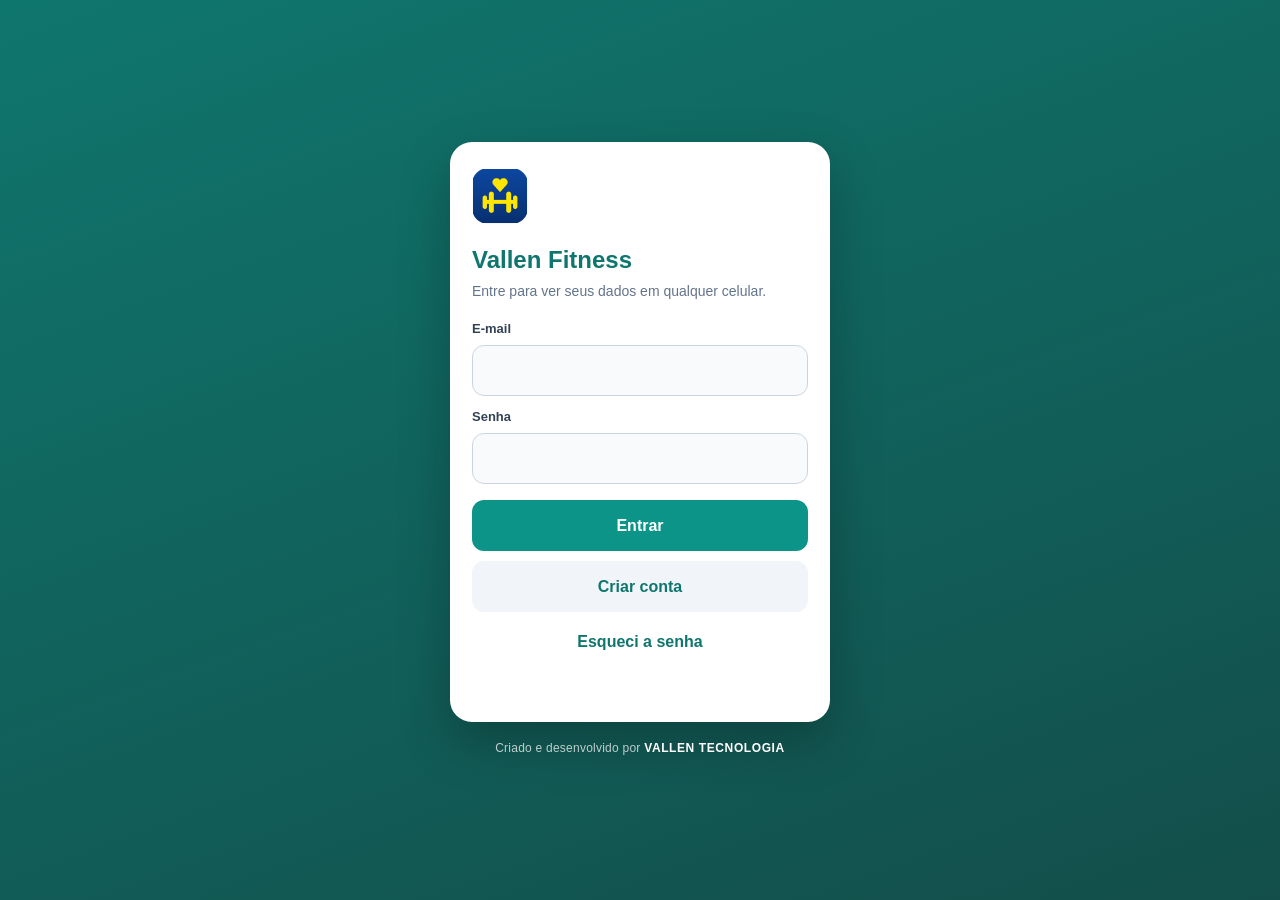
==== commit 92eff26a: "Mensalidade pela Vallen Central (planos e bloqueio por nível) Co-Authored-By: Claude Opus 5.5 <norep" ====
--- a/index.html
+++ b/index.html
@@ -29,6 +29,7 @@
 <script src="js/corpo.js"></script>
 <script src="js/rotina.js"></script>
 <script src="js/laudo.js"></script>
+<script src="js/plano.js"></script>
 <script src="js/app.js"></script>
 <script src="supabase.js"></script>
 <script src="nuvem.js"></script>
--- a/css/app.css
+++ b/css/app.css
@@ -182,3 +182,33 @@
 @media(prefers-color-scheme:dark){:root[data-contraste="1"]:not([data-theme="light"]){--mu:#e2e8f0;--ln:#64748b}}
 .lbtn{display:flex;align-items:center;justify-content:center;gap:8px;min-height:44px;border:1.5px dashed var(--ln);border-radius:14px;cursor:pointer;font-weight:600}
 .exsp{display:flex;align-items:center;gap:8px;margin-top:4px}.exsp small{margin:0}
+/* ── Tela grande (notebook e PC, desde 25/11/2026): abas viram menu lateral, cabeçalho em duas colunas e
+   cartões lado a lado. O celular e o APK continuam com o layout de cima. */
+@media (min-width:1000px){
+body{padding-bottom:0;padding-left:236px}
+nav{top:0;right:auto;width:236px;flex-direction:column;gap:4px;padding:22px 14px;border-top:0;border-right:1px solid var(--ln)}
+nav::before{content:"Vallen Fitness";display:block;font-weight:800;font-size:19px;letter-spacing:-.01em;color:var(--tx);padding:4px 14px 20px}
+nav button{flex:0 0 auto;flex-direction:row;justify-content:flex-start;gap:14px;font-size:15px;min-height:48px;padding:0 14px}
+nav button:hover{background:var(--sf);color:var(--tx)}
+nav button.on{background:color-mix(in srgb,var(--tc) 13%,transparent);color:var(--tc)}
+nav button svg{width:22px;height:22px}
+main{max-width:1120px;padding:22px 32px 32px}
+.hero{border-radius:28px;padding:26px 30px 28px;margin-bottom:18px}
+.hero:has(>.rgw){display:grid;grid-template-columns:minmax(260px,320px) 1fr;column-gap:34px;align-items:center}
+.hero:has(>.rgw)>*{grid-column:1/-1}
+.hero:has(>.rgw)>.rgw{grid-column:1;grid-row:3}
+.hero:has(>.rgw)>.rl2{grid-column:2;grid-row:3;margin-top:0;gap:12px}
+.hero:has(>.rgw)>.rl2>div{padding:14px 16px}.hero:has(>.rgw) .rl2 b{font-size:24px}
+.pad{padding:0;display:grid;grid-template-columns:repeat(2,minmax(0,1fr));gap:14px;align-items:start}
+.pad>*{grid-column:1/-1;margin-bottom:0}
+.pad>.c:not(.menu):not(.tip){grid-column:auto}
+.pad>h3.sec{margin:8px 4px 0}
+.pad>.menu{display:grid;grid-template-columns:1fr 1fr;column-gap:14px;padding:6px 10px}
+.pad>p.m{margin:4px}
+.sb{top:50%;bottom:auto;left:50%;right:auto;width:min(640px,92vw);max-height:86vh;transform:translate(-50%,-50%);border-radius:24px;padding:18px 24px 24px;animation:mcfi .18s ease-out}
+.tmr{left:248px;bottom:20px}
+.mcav,.mcta{left:248px;bottom:20px}
+button:hover{filter:brightness(.98)}
+}
+@keyframes mcfi{from{opacity:0}}
+@media (min-width:1400px){main{max-width:1240px}.pad{grid-template-columns:repeat(3,minmax(0,1fr))}.pad>.c.menu{grid-column:1/-1}}
